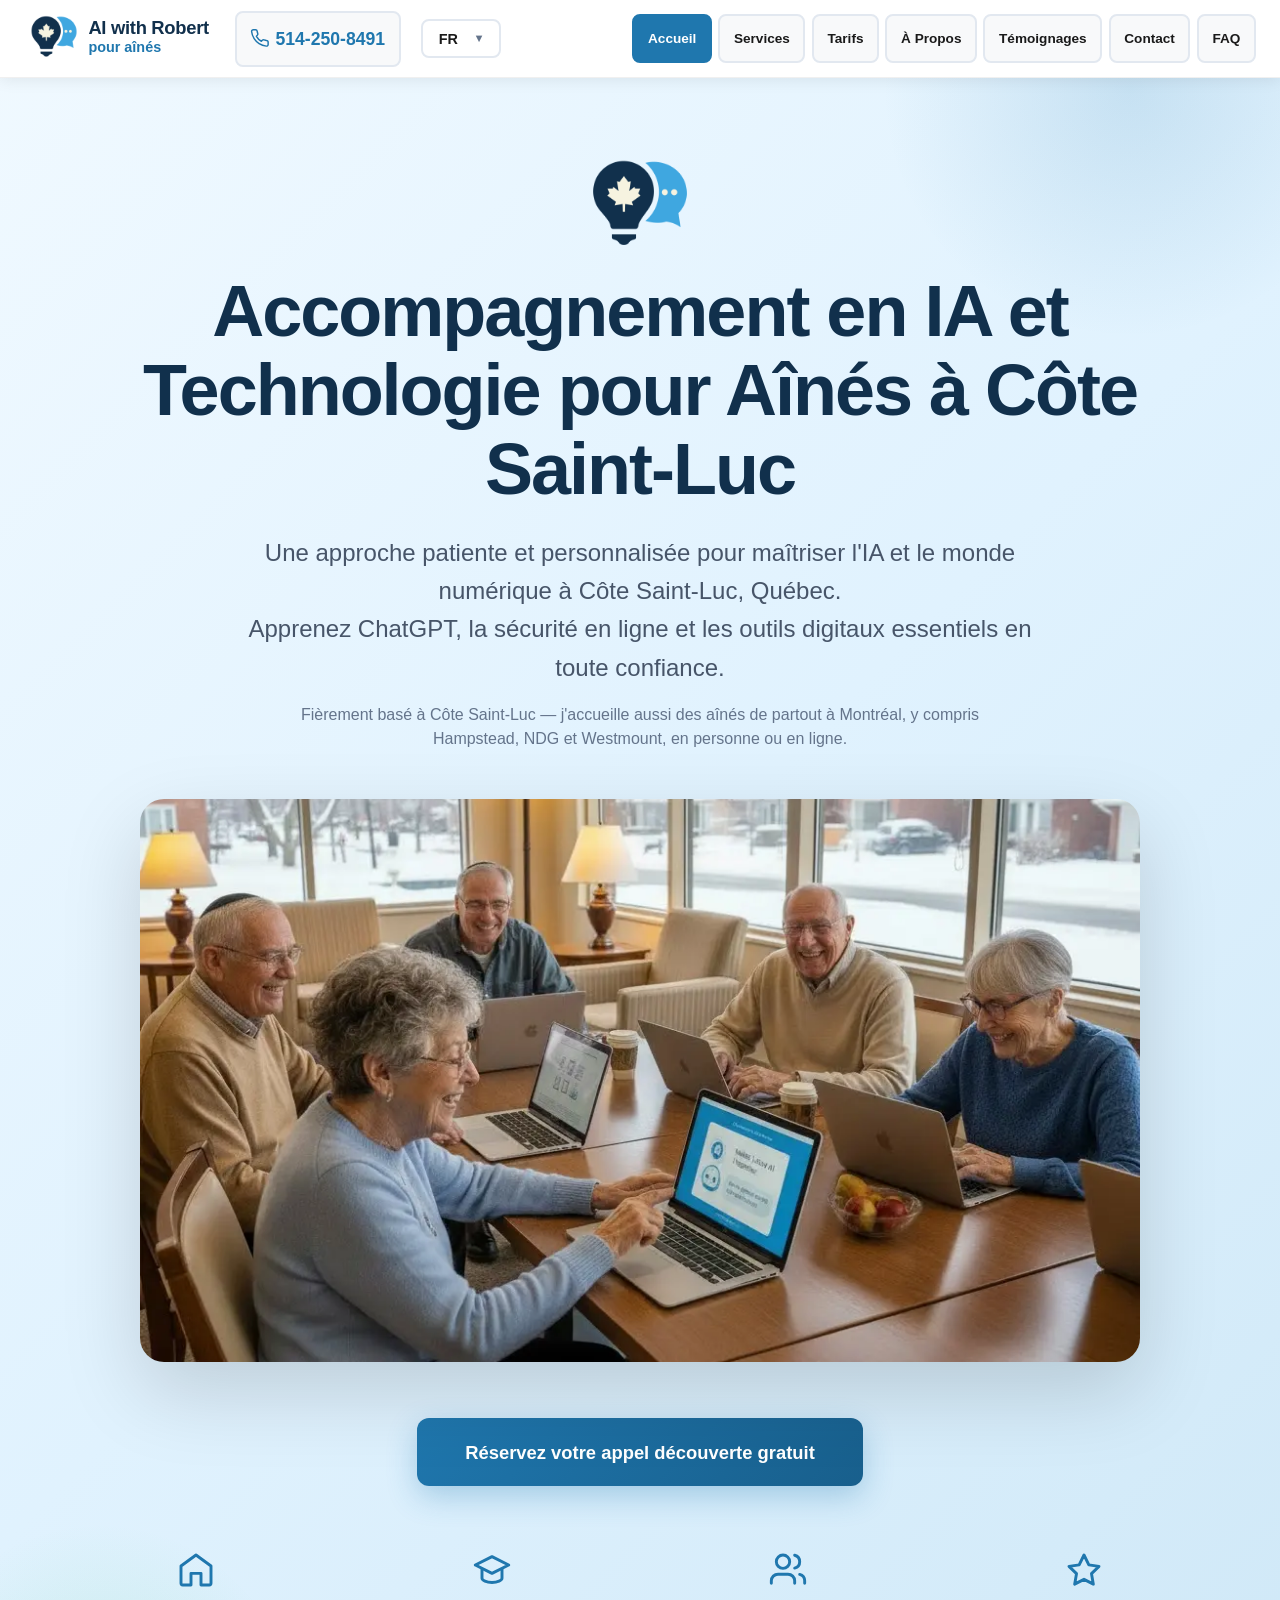
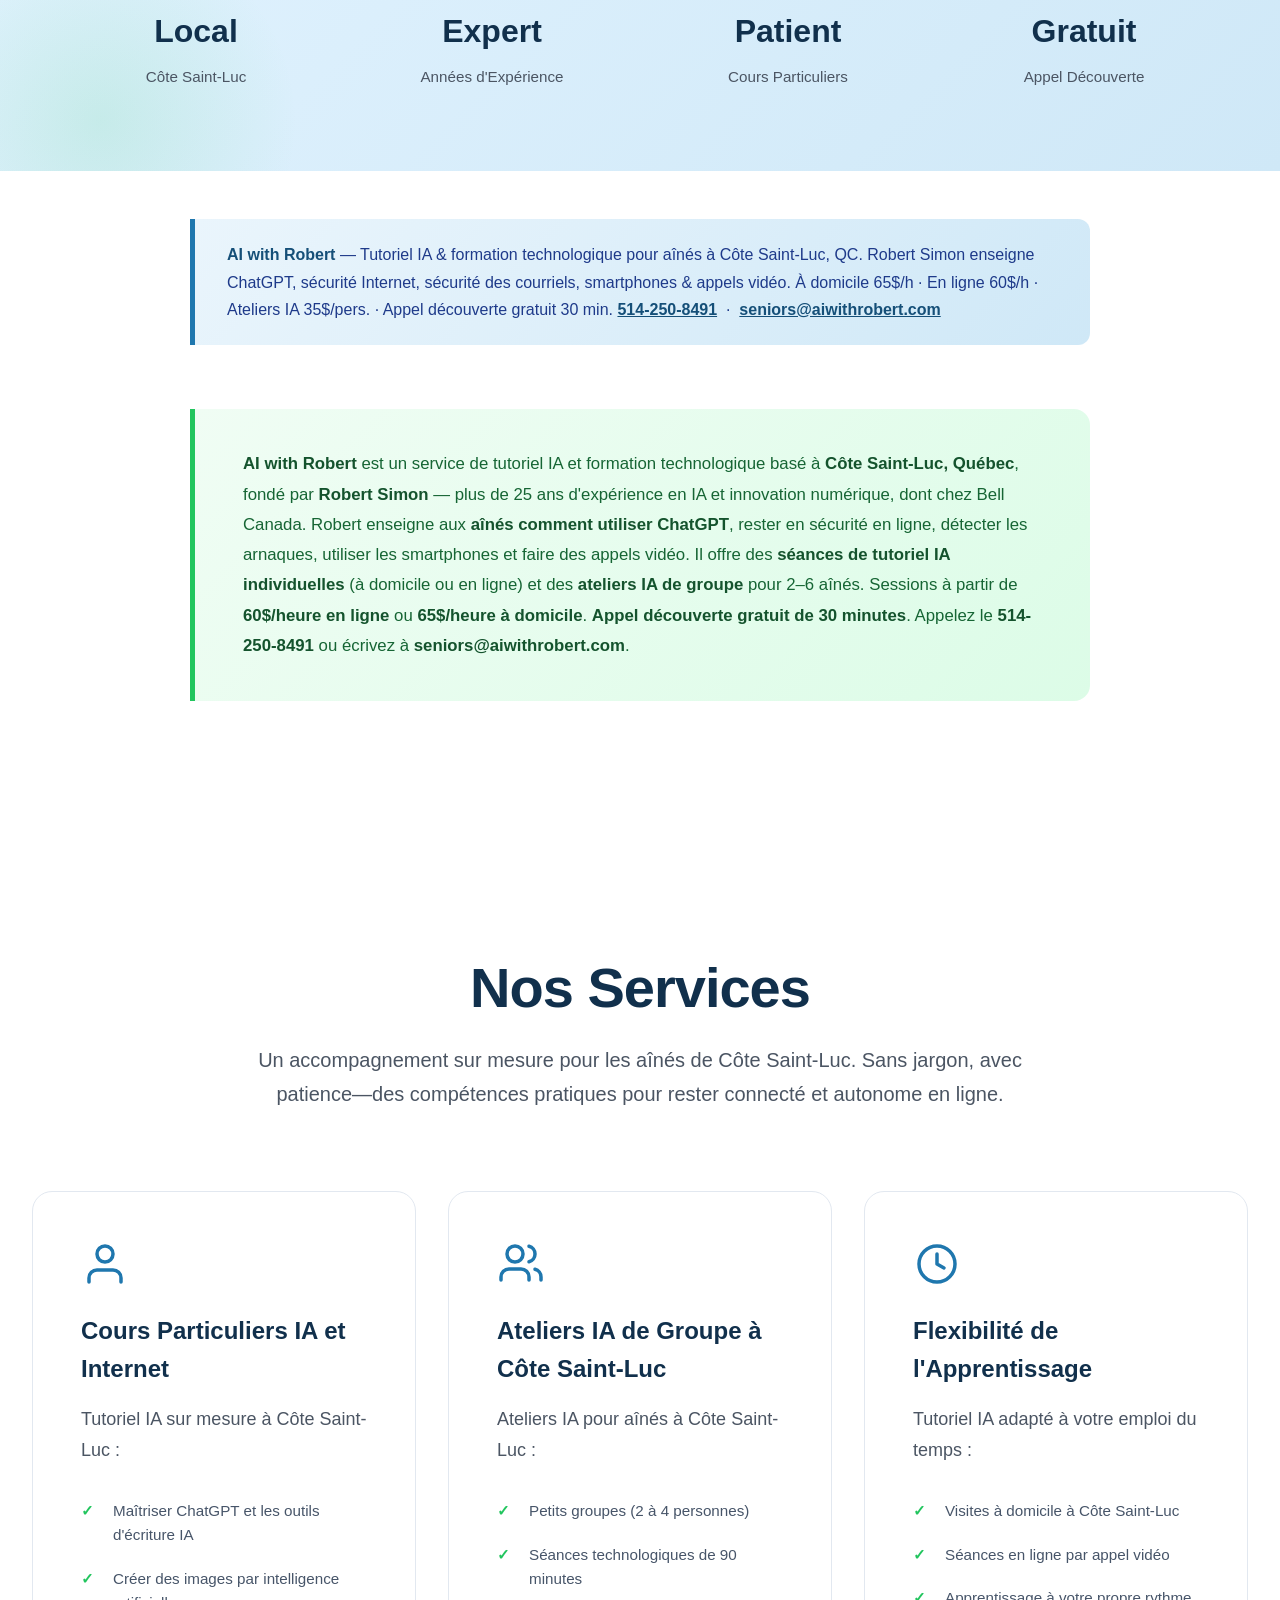
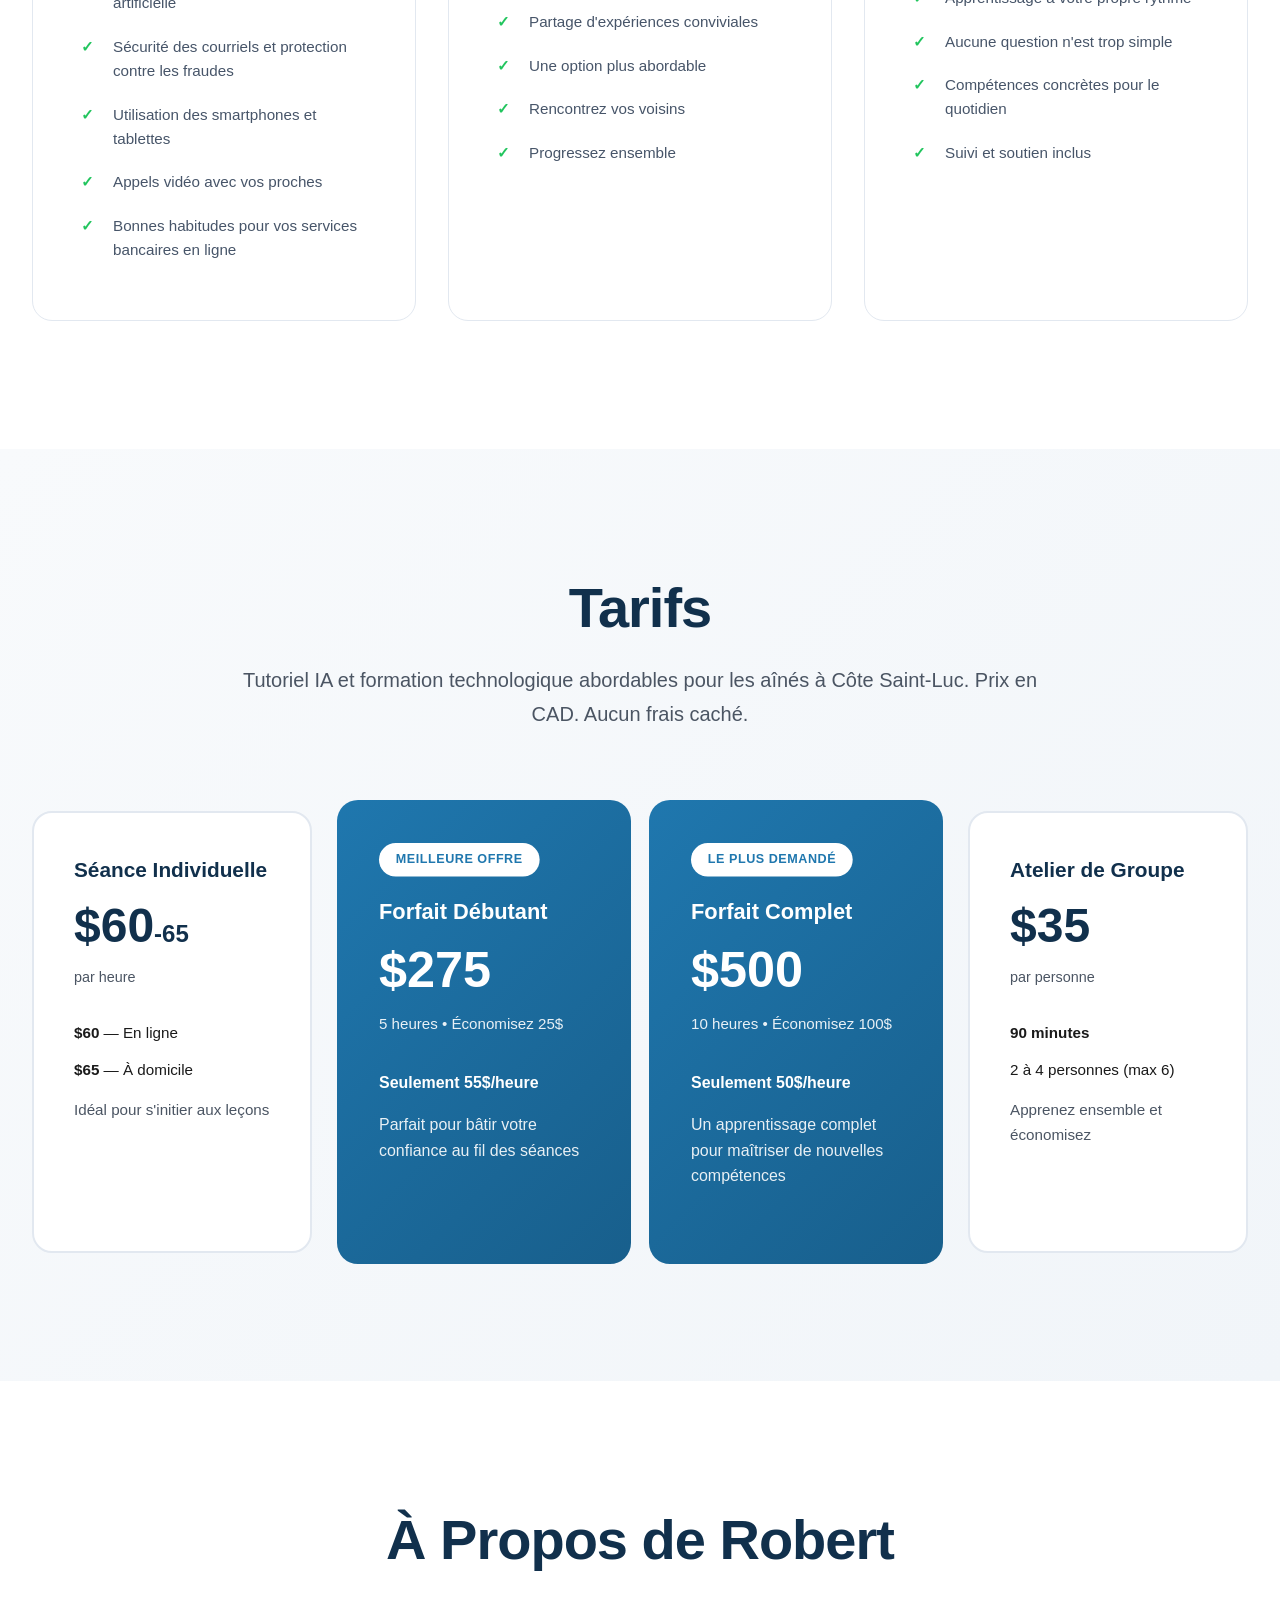
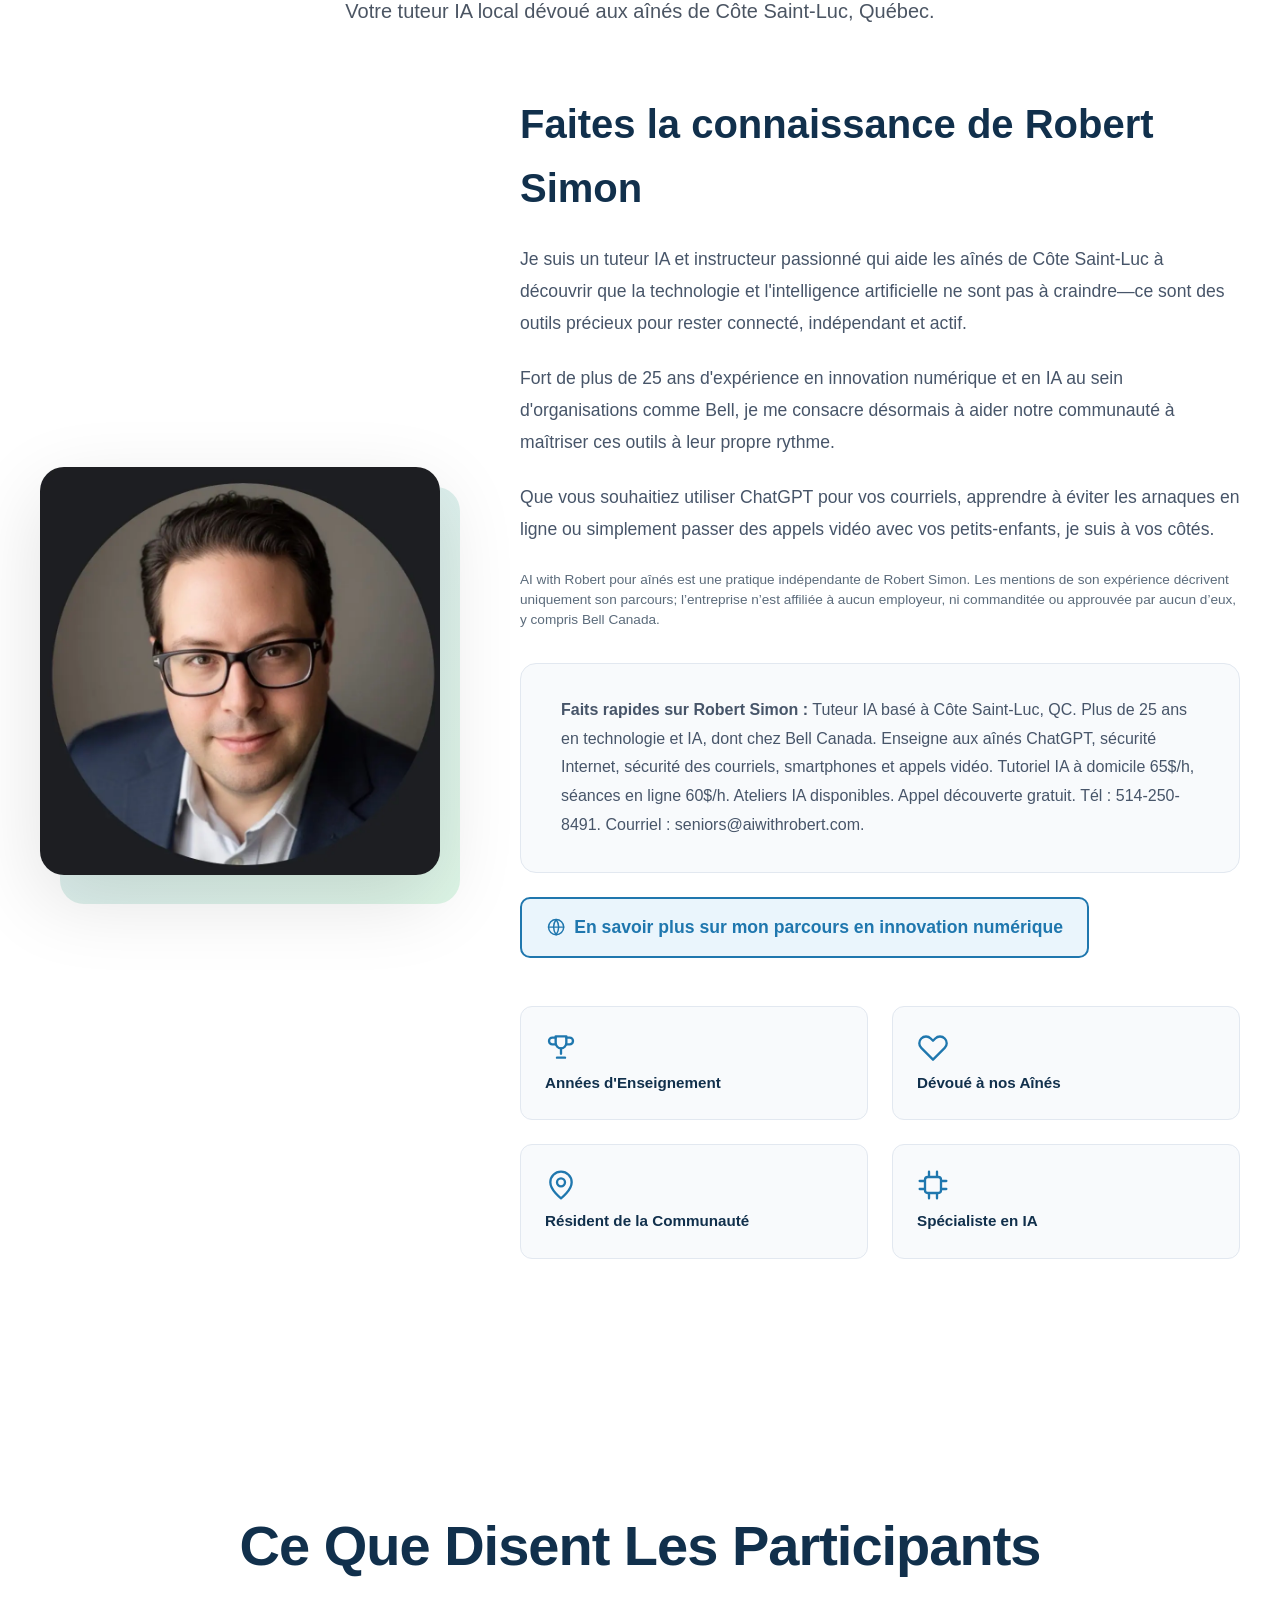
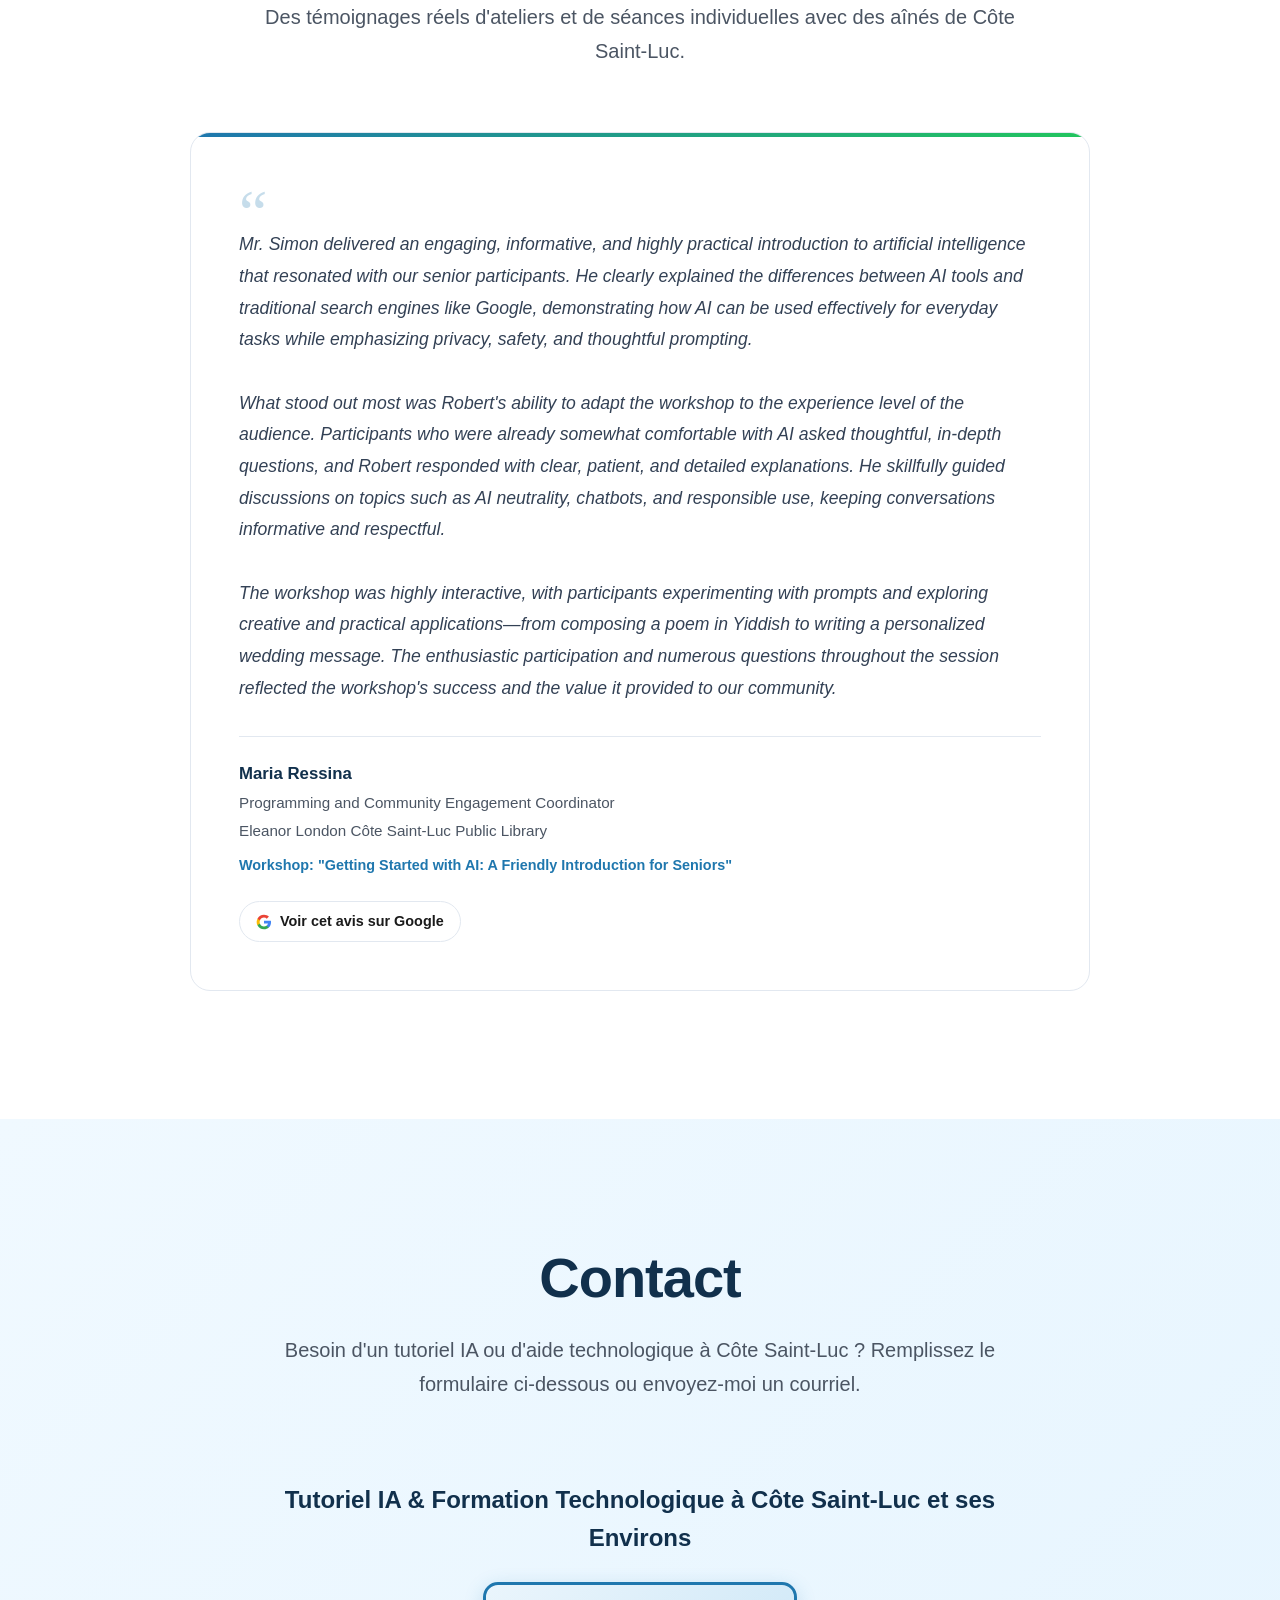
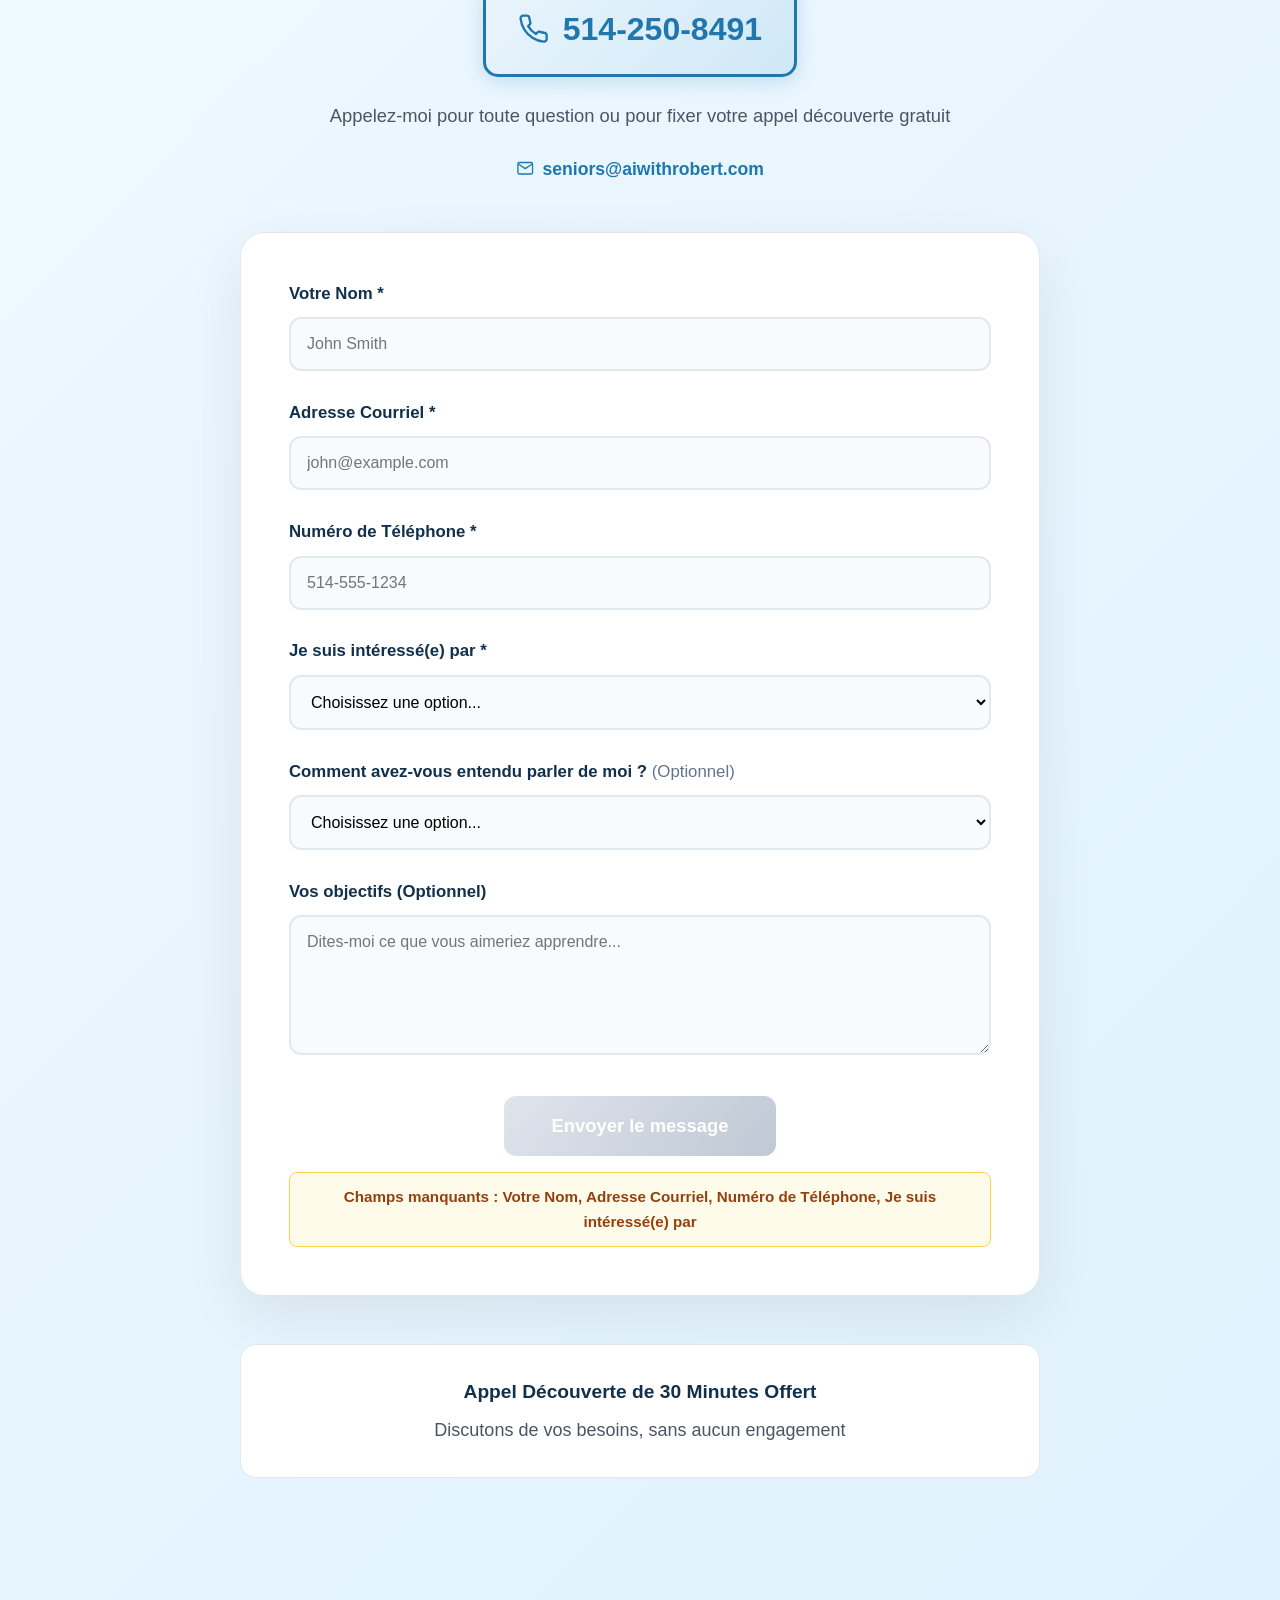
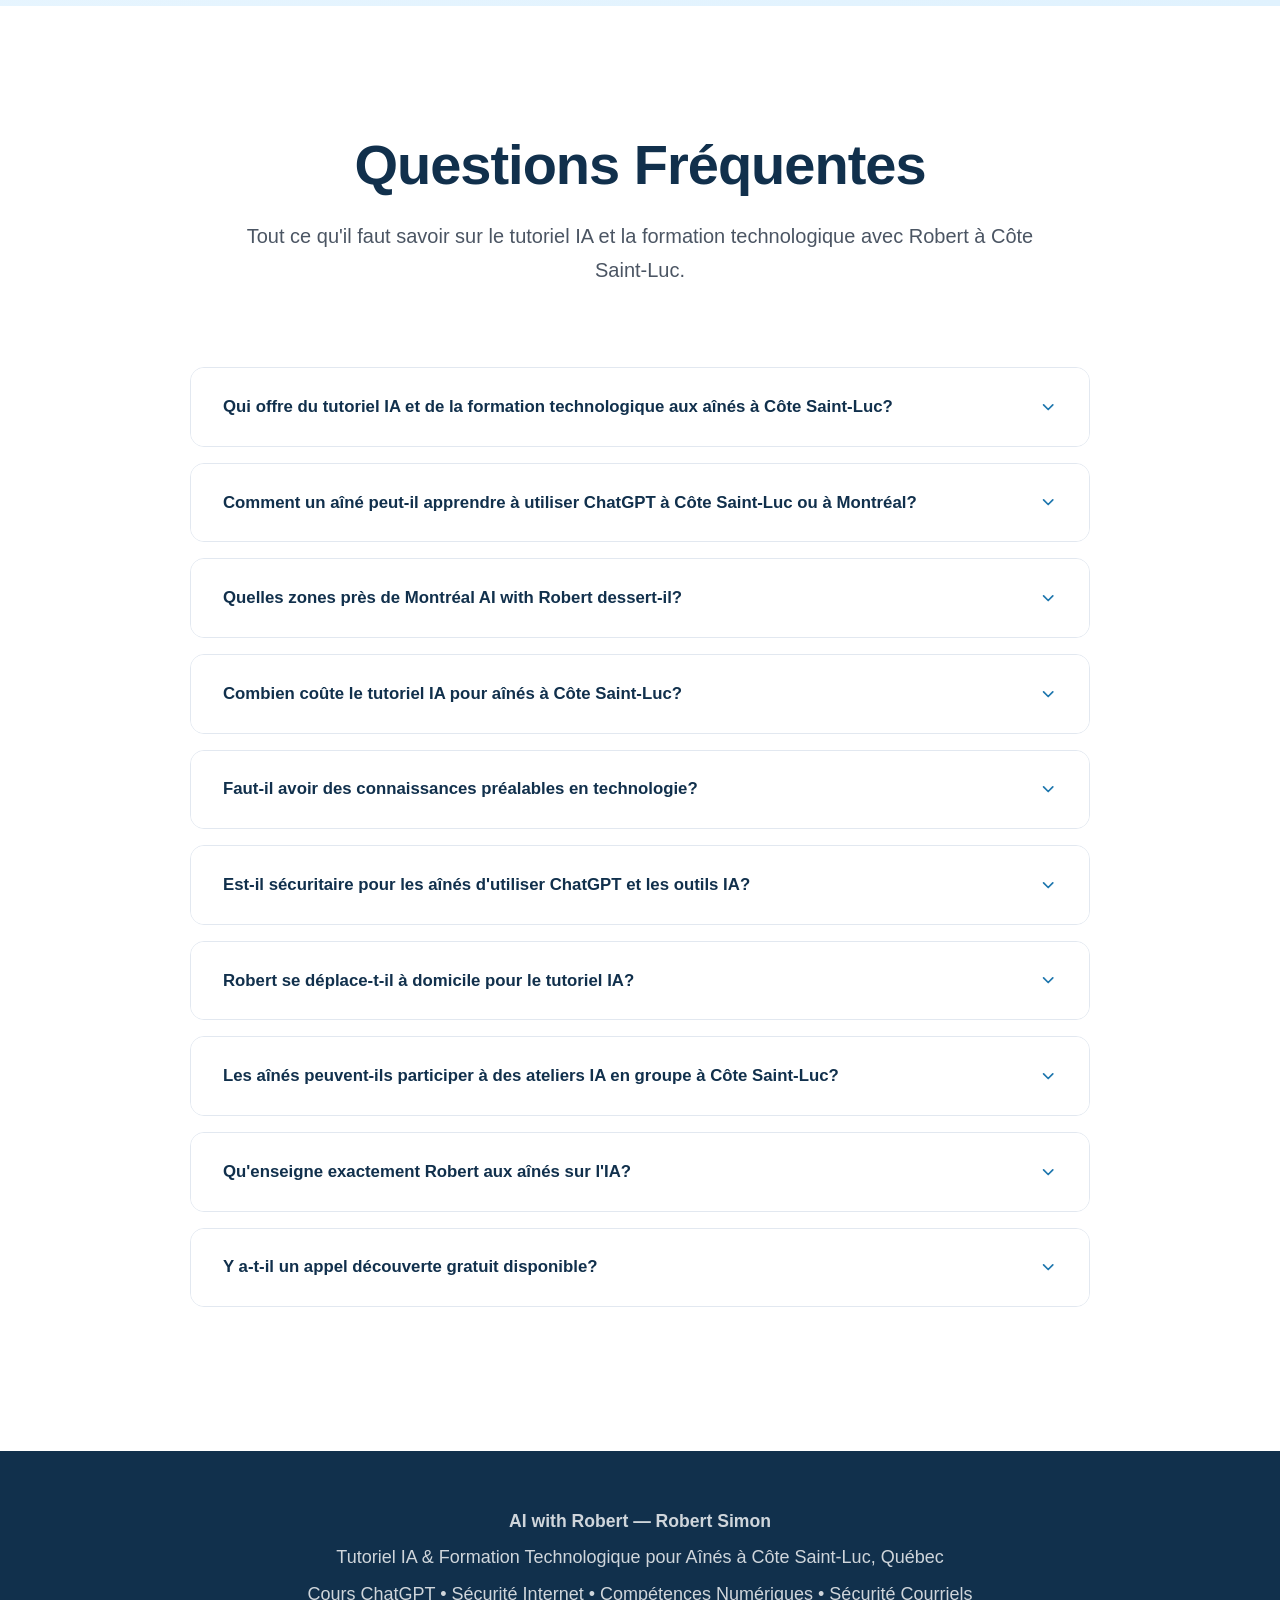
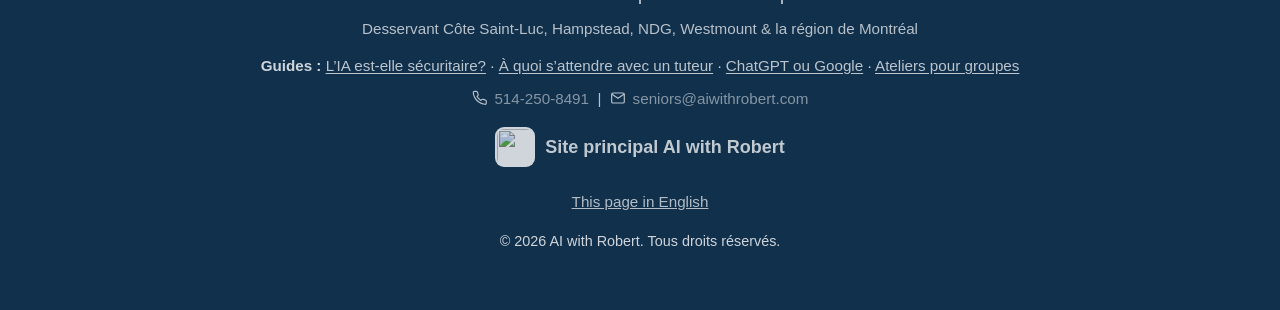
==== fr/index.html @ 708d35eb "Show testimonials in the page language: approved translation if any, else the original with a small " ====
<!DOCTYPE html>
<!--
  ╔══════════════════════════════════════════════════════════════════╗
  ║  GENERATED FILE — DO NOT EDIT BY HAND.                           ║
  ║  Built from index.html + the `fr` table in js/i18n.js by         ║
  ║  scripts/build_fr_page.py. Edit the French strings in            ║
  ║  js/i18n.js and re-run the script; hand edits here are lost on   ║
  ║  the next build.                                                 ║
  ╚══════════════════════════════════════════════════════════════════╝
-->
<html lang="fr">
<head>
    <meta charset="UTF-8">
    <meta name="viewport" content="width=device-width, initial-scale=1.0">
    <meta name="theme-color" content="#1f77ae">

    <!-- Favicon — generated from logo.PNG by scripts/build_favicons.py.
         The .ico carries 16/32/48px frames; the 16px one is the bulb alone,
         since the full mark is illegible at that size. -->
    <link rel="icon" href="/favicon.ico" sizes="any">
    <link rel="icon" type="image/png" sizes="32x32" href="/favicon-32x32.png">
    <link rel="icon" type="image/png" sizes="16x16" href="/favicon-16x16.png">
    <link rel="apple-touch-icon" sizes="180x180" href="/apple-touch-icon.png">
    <link rel="manifest" href="/manifest.json">

    <!-- Google tag (gtag.js) -->
    <script>try{var q=location.search;if(/[?&]countme=1/.test(q)||(!/[?&]countme=0/.test(q)&&localStorage.getItem("hits-off")==="1"))window["ga-disable-G-DM4EY880K2"]=true}catch(e){}</script>
    <script async src="https://www.googletagmanager.com/gtag/js?id=G-DM4EY880K2"></script>
    <script>
      window.dataLayer = window.dataLayer || [];
      function gtag(){dataLayer.push(arguments);}
      gtag('js', new Date());
      gtag('config', 'G-DM4EY880K2', { site: 'seniors' });
    </script>
    <title>AI with Robert pour aînés — Tutoriel IA, Côte Saint-Luc</title>
    <meta name="description" content="Tutoriel IA pour aînés à Côte Saint-Luc et Montréal. Apprenez ChatGPT et la sécurité en ligne, à votre rythme. Appel découverte gratuit. 514-250-8491.">
    <meta name="keywords" content="tutoriel IA Côte Saint-Luc, formation IA Côte Saint-Luc, ateliers IA Côte Saint-Luc, aide technologique aînés Côte Saint-Luc, cours ChatGPT aînés, tuteur IA Montréal, soutien technique aînés CSL, cours IA aînés Montréal, sécurité en ligne aînés, formation sécurité courriel, instructeur technologie aînés Québec">
    <meta name="author" content="Robert Simon - AI with Robert">
    <!-- max-snippet:-1 lets Google/Bing quote the page at ANY length. Without it
         they cap the excerpt, which directly limits how much of this page can be
         used in AI Overviews, Copilot answers, and other generated summaries. -->
    <meta name="robots" content="index, follow, max-snippet:-1, max-image-preview:large, max-video-preview:-1">
    <meta name="googlebot" content="index, follow, max-snippet:-1, max-image-preview:large">
    <meta name="bingbot" content="index, follow, max-snippet:-1, max-image-preview:large">
    <meta name="last-modified" content="2026-11">
    <link rel="canonical" href="https://seniors.aiwithrobert.com/fr/">
    <link rel="alternate" hreflang="en" href="https://seniors.aiwithrobert.com/">
    <link rel="alternate" hreflang="fr" href="https://seniors.aiwithrobert.com/fr/">
    <link rel="alternate" hreflang="x-default" href="https://seniors.aiwithrobert.com/">
    <!-- Plain-text business summary for AI answer engines (llms.txt convention) -->
    <link rel="alternate" type="text/plain" title="llms.txt" href="https://seniors.aiwithrobert.com/llms.txt">
    <!-- Ties this site to your verified GBP -->
    <link rel="me" href="https://maps.app.goo.gl/XCDgdcPYrzbKkA5C7">
    <!-- OPT: preconnect for GTM/GA4 to reduce DNS lookup latency -->
    <link rel="preconnect" href="https://www.googletagmanager.com">
    <link rel="preconnect" href="https://www.google-analytics.com">
    <!-- Preload CSS off critical path -->
    <link rel="preload" href="/css/styles.css?v=4bfcc76b" as="style" onload="this.onload=null;this.rel='stylesheet'">
    <noscript><link rel="stylesheet" href="/css/styles.css?v=4bfcc76b"></noscript>
    <meta property="og:type" content="website">
    <meta property="og:url" content="https://seniors.aiwithrobert.com/fr/">
    <meta property="og:title" content="AI with Robert pour aînés — Tutoriel IA et Formation Technologique à Côte Saint-Luc">
    <meta property="og:description" content="Tutoriel IA patient et personnalisé pour aînés à Côte Saint-Luc. Robert Simon enseigne ChatGPT, la sécurité en ligne et les compétences numériques. Appel découverte gratuit. 514-250-8491.">
    <meta property="og:image" content="https://seniors.aiwithrobert.com/og-share-1200x630.png">
    <meta property="og:image:width" content="1200">
    <meta property="og:image:height" content="630">
    <meta property="og:locale" content="fr_CA">
    <meta property="og:locale:alternate" content="en_CA">
    <meta property="og:site_name" content="AI with Robert pour aînés">
    <meta property="twitter:card" content="summary_large_image">
    <meta property="twitter:url" content="https://seniors.aiwithrobert.com/fr/">
    <meta property="twitter:title" content="AI with Robert pour aînés — Tutoriel IA et Formation Technologique à Côte Saint-Luc">
    <meta property="twitter:description" content="Tutoriel IA patient et personnalisé pour aînés à Côte Saint-Luc. Robert Simon enseigne ChatGPT, la sécurité en ligne et les compétences numériques. Appel découverte gratuit. 514-250-8491.">
    <meta property="twitter:image" content="https://seniors.aiwithrobert.com/og-share-1200x630.png">

    <!-- ================================================================
         SCHEMA 1: LocalBusiness
         UPDATE WHEN: prices, hours, or GBP URL change.
         AGGREGATE RATING: uncomment the block in the HTML comment below
         once you have real Google reviews and fill in actual numbers.
    ================================================================ -->
    <script type="application/ld+json">
    {
      "@context": "https://schema.org",
      "@type": [
        "LocalBusiness",
        "EducationalOrganization"
      ],
      "@id": "https://seniors.aiwithrobert.com/#business",
      "name": "AI with Robert for Seniors",
      "parentOrganization": {
        "@type": "Organization",
        "@id": "https://aiwithrobert.com/#organization",
        "name": "AI with Robert",
        "url": "https://aiwithrobert.com/",
        "sameAs": ["https://www.linkedin.com/company/aiwithrobert/"]
      },
      "alternateName": [
        "AI with Robert",
        "AI with Robert Simon",
        "aiwithrobert.com",
        "AI with Robert Côte Saint-Luc",
        "AI with Robert Montreal"
      ],
      "disambiguatingDescription": "AI with Robert is a Côte Saint-Luc, Quebec-based in-person and online AI tutoring service for seniors, founded by Robert Simon. It is unaffiliated with any similarly named AI newsletters, blogs, or online communities.",
      "description": "AI with Robert offers personalized, one-on-one AI tutoring and technology training for seniors in Côte Saint-Luc, Quebec. Founded by Robert Simon, a technology professional with over 25 years of experience including work at Bell Canada.",
      "url": "https://seniors.aiwithrobert.com",
      "logo": "https://seniors.aiwithrobert.com/logo.PNG",
      "image": "https://seniors.aiwithrobert.com/users.jpg",
      "telephone": "+1-514-250-8491",
      "email": "seniors@aiwithrobert.com",
      "address": {
        "@type": "PostalAddress",
        "addressLocality": "Côte Saint-Luc",
        "addressRegion": "QC",
        "postalCode": "H4W",
        "addressCountry": "CA"
      },
      "geo": {
        "@type": "GeoCoordinates",
        "latitude": 45.4654,
        "longitude": -73.6654
      },
      "hasMap": "https://maps.app.goo.gl/XCDgdcPYrzbKkA5C7",
      "openingHours": [
        "Mo-Fr 09:00-19:00",
        "Sa 10:00-16:00"
      ],
      "openingHoursSpecification": [
        {
          "@type": "OpeningHoursSpecification",
          "dayOfWeek": [
            "Monday",
            "Tuesday",
            "Wednesday",
            "Thursday",
            "Friday"
          ],
          "opens": "09:00",
          "closes": "19:00"
        },
        {
          "@type": "OpeningHoursSpecification",
          "dayOfWeek": "Saturday",
          "opens": "10:00",
          "closes": "16:00"
        }
      ],
      "areaServed": [
        {
          "@type": "City",
          "name": "Côte Saint-Luc",
          "sameAs": "https://en.wikipedia.org/wiki/C%C3%B4te_Saint-Luc"
        },
        {
          "@type": "City",
          "name": "Montreal"
        },
        {
          "@type": "City",
          "name": "Hampstead"
        },
        {
          "@type": "City",
          "name": "NDG"
        },
        {
          "@type": "City",
          "name": "Westmount"
        }
      ],
      "serviceArea": {
        "@type": "GeoCircle",
        "geoMidpoint": {
          "@type": "GeoCoordinates",
          "latitude": 45.4654,
          "longitude": -73.6654
        },
        "geoRadius": "15000"
      },
      "serviceType": [
        "AI Training",
        "AI Tutoring",
        "AI Workshops",
        "Technology Training",
        "ChatGPT Lessons",
        "Internet Safety Training",
        "Senior Technology Education",
        "Smartphone Training",
        "Email Security Training",
        "In-Home Technology Training",
        "Online AI Lessons"
      ],
      "audience": {
        "@type": "Audience",
        "audienceType": "Seniors",
        "suggestedMinAge": 60
      },
      "priceRange": "$35 - $500 CAD",
      "currenciesAccepted": "CAD",
      "paymentAccepted": "Cash, E-Transfer",
      "hasOfferCatalog": {
        "@type": "OfferCatalog",
        "name": "AI and Technology Training Packages",
        "itemListElement": [
          {
            "@type": "Offer",
            "name": "Single Online Session",
            "price": "60",
            "priceCurrency": "CAD"
          },
          {
            "@type": "Offer",
            "name": "Single In-Home Session",
            "price": "65",
            "priceCurrency": "CAD"
          },
          {
            "@type": "Offer",
            "name": "Starter Package",
            "price": "275",
            "priceCurrency": "CAD"
          },
          {
            "@type": "Offer",
            "name": "Complete Package",
            "price": "500",
            "priceCurrency": "CAD"
          },
          {
            "@type": "Offer",
            "name": "Group Workshop",
            "price": "35",
            "priceCurrency": "CAD"
          }
        ]
      },
      "founder": {
        "@type": "Person",
        "@id": "https://www.imetrobert.com/#robert-simon",
        "name": "Robert Simon",
        "jobTitle": "AI and Technology Instructor",
        "url": "https://www.imetrobert.com"
      },
      "sameAs": [
        "https://www.imetrobert.com",
        "https://maps.app.goo.gl/XCDgdcPYrzbKkA5C7"
      ]
    }
    </script>
    <!--
    PASTE THIS INSIDE THE SCHEMA ABOVE (before the closing }) once you have real Google reviews.
    Replace ratingValue and reviewCount with your actual numbers.

    "aggregateRating": {
      "@type": "AggregateRating",
      "ratingValue": "5",
      "reviewCount": "3"
    }
    -->

    <!-- SCHEMA 2: Person -->
    <script type="application/ld+json">
    {
      "@context": "https://schema.org",
      "@type": "Person",
      "@id": "https://www.imetrobert.com/#robert-simon",
      "name": "Robert Simon",
      "givenName": "Robert",
      "familyName": "Simon",
      "alternateName": [
        "Robert Simon AI with Robert",
        "Robert Simon Côte Saint-Luc"
      ],
      "disambiguatingDescription": "Robert Simon is the Côte Saint-Luc, Quebec-based founder of AI with Robert, an in-person and online AI tutoring service for seniors. Not to be confused with unrelated people or businesses using a similar name.",
      "jobTitle": "AI Tutor and Technology Instructor for Seniors",
      "description": "Robert Simon is a Côte Saint-Luc-based AI tutor and technology instructor who helps seniors learn ChatGPT, internet safety, and digital skills. Over 25 years of experience including Bell Canada.",
      "address": {
        "@type": "PostalAddress",
        "addressLocality": "Côte Saint-Luc",
        "addressRegion": "QC",
        "addressCountry": "CA"
      },
      "telephone": "+1-514-250-8491",
      "email": "seniors@aiwithrobert.com",
      "url": "https://www.imetrobert.com",
      "sameAs": [
        "https://www.imetrobert.com",
        "https://www.linkedin.com/in/thedigitalrobert",
        "https://maps.app.goo.gl/XCDgdcPYrzbKkA5C7"
      ],
      "knowsAbout": [
        "Artificial Intelligence",
        "ChatGPT",
        "Online Safety",
        "Internet Security",
        "Senior Technology Education",
        "Digital Literacy",
        "Smartphone Training",
        "AI Tutoring",
        "AI Workshops"
      ]
    }
    </script>

    <!-- SCHEMA 3: FAQPage -->
        <script type="application/ld+json">
    {
      "@context": "https://schema.org",
      "@type": "FAQPage",
      "inLanguage": "fr",
      "mainEntity": [
        {
          "@type": "Question",
          "name": "Qui offre du tutoriel IA et de la formation technologique aux aînés à Côte Saint-Luc?",
          "acceptedAnswer": {
            "@type": "Answer",
            "text": "Robert Simon d'AI with Robert (seniors.aiwithrobert.com) est tuteur IA et instructeur technologique basé à Côte Saint-Luc. Leçons personnalisées et patientes couvrant ChatGPT, sécurité Internet, courriels et smartphones. Contactez-le au 514-250-8491 ou seniors@aiwithrobert.com."
          }
        },
        {
          "@type": "Question",
          "name": "Comment un aîné peut-il apprendre à utiliser ChatGPT à Côte Saint-Luc ou à Montréal?",
          "acceptedAnswer": {
            "@type": "Answer",
            "text": "Les aînés peuvent apprendre ChatGPT avec Robert Simon lors de séances de tutoriel IA individuelles — à domicile (65$/h) ou par appel vidéo (60$/h). Étape par étape, sans jargon. Aucune expérience requise. Appel découverte gratuit au 514-250-8491."
          }
        },
        {
          "@type": "Question",
          "name": "Quelles zones près de Montréal AI with Robert dessert-il?",
          "acceptedAnswer": {
            "@type": "Answer",
            "text": "AI with Robert dessert principalement Côte Saint-Luc, ainsi que Hampstead, NDG (Notre-Dame-de-Grâce), Westmount et d'autres secteurs du grand Montréal. Séances en ligne disponibles partout au Québec."
          }
        },
        {
          "@type": "Question",
          "name": "Combien coûte le tutoriel IA pour aînés à Côte Saint-Luc?",
          "acceptedAnswer": {
            "@type": "Answer",
            "text": "Tarifs en dollars canadiens : Séance en ligne 60$/h, Séance à domicile 65$/h, Forfait Débutant (5h) 275$ (55$/h), Forfait Complet (10h) 500$ (50$/h), Atelier de groupe (90 min) 35$/personne. Appel découverte gratuit de 30 minutes."
          }
        },
        {
          "@type": "Question",
          "name": "Faut-il avoir des connaissances préalables en technologie?",
          "acceptedAnswer": {
            "@type": "Answer",
            "text": "Absolument pas. Les leçons de Robert sont conçues pour les grands débutants. Les séances commencent là où vous vous sentez à l'aise. Aucune question n'est trop simple."
          }
        },
        {
          "@type": "Question",
          "name": "Est-il sécuritaire pour les aînés d'utiliser ChatGPT et les outils IA?",
          "acceptedAnswer": {
            "@type": "Answer",
            "text": "Oui, avec de bonnes habitudes — mais aucun outil IA n'est sans risque et aucun ne peut garantir la détection d'une arnaque. Chaque leçon couvre la sensibilisation aux arnaques, les paramètres de confidentialité, et comment utiliser les outils IA sans partager d'informations personnelles sensibles, ainsi que l'habitude de vérifier ce qui est important."
          }
        },
        {
          "@type": "Question",
          "name": "Robert se déplace-t-il à domicile pour le tutoriel IA?",
          "acceptedAnswer": {
            "@type": "Answer",
            "text": "Oui. Robert effectue des visites à domicile pour tutoriel IA et formation technologique partout à Côte Saint-Luc et dans les environs à 65$/heure. Des séances en ligne par appel vidéo sont également disponibles à 60$/heure."
          }
        },
        {
          "@type": "Question",
          "name": "Les aînés peuvent-ils participer à des ateliers IA en groupe à Côte Saint-Luc?",
          "acceptedAnswer": {
            "@type": "Answer",
            "text": "Oui. AI with Robert propose des ateliers IA de groupe pour de petits groupes, généralement de 2 à 4 aînés (6 au maximum), à 35$ par personne par séance de 90 minutes. Les groupes peuvent se former entre amis, voisins ou membres de la famille."
          }
        },
        {
          "@type": "Question",
          "name": "Qu'enseigne exactement Robert aux aînés sur l'IA?",
          "acceptedAnswer": {
            "@type": "Answer",
            "text": "Robert enseigne : comment utiliser ChatGPT pour les courriels et les tâches quotidiennes ; la création d'images IA ; reconnaître les arnaques et rester en sécurité en ligne ; les bases des smartphones et tablettes ; les appels vidéo via Zoom ou FaceTime ; de bonnes habitudes pour vos services bancaires en ligne."
          }
        },
        {
          "@type": "Question",
          "name": "Y a-t-il un appel découverte gratuit disponible?",
          "acceptedAnswer": {
            "@type": "Answer",
            "text": "Oui. Robert offre un appel découverte gratuit de 30 minutes à tous les nouveaux élèves. Sans pression ni engagement. Appelez le 514-250-8491 ou remplissez le formulaire de contact."
          }
        }
      ]
    }
    </script>

    <!-- SCHEMA 4: WebPage with "mentions" for AI search engines (GEO signal) -->
    <script type="application/ld+json">
    {
      "@context": "https://schema.org",
      "@type": "WebPage",
      "@id": "https://seniors.aiwithrobert.com/fr/",
      "url": "https://seniors.aiwithrobert.com/fr/",
      "name": "AI with Robert for Seniors — AI Tutoring and Technology Training in Côte Saint-Luc",
      "description": "Patient, one-on-one AI tutoring and technology training for seniors in Côte Saint-Luc, Quebec. Learn ChatGPT, online safety, and essential digital skills with Robert Simon. Free 30-minute discovery call. 514-250-8491.",
      "inLanguage": "fr",
      "isPartOf": {
        "@id": "https://seniors.aiwithrobert.com/#website"
      },
      "dateModified": "2026-07-28",
      "speakable": {
        "@type": "SpeakableSpecification",
        "cssSelector": [
          "h1",
          "#entity-aside",
          "#geo-summary",
          "#about-summary",
          ".faq-qa",
          ".pricing-card h3",
          ".price",
          ".testimonial-quote"
        ]
      },
      "breadcrumb": {
        "@type": "BreadcrumbList",
        "itemListElement": [
          {
            "@type": "ListItem",
            "position": 1,
            "name": "Home",
            "item": "https://seniors.aiwithrobert.com/"
          }
        ]
      },
      "mainEntity": {
        "@id": "https://seniors.aiwithrobert.com/#business"
      },
      "about": {
        "@id": "https://www.imetrobert.com/#robert-simon"
      },
      "mentions": [
        {
          "@type": "SoftwareApplication",
          "name": "ChatGPT",
          "url": "https://chat.openai.com",
          "applicationCategory": "AI Assistant"
        },
        {
          "@type": "Thing",
          "name": "Artificial Intelligence",
          "sameAs": "https://en.wikipedia.org/wiki/Artificial_intelligence"
        }
      ]
    }
    </script>

    <!-- ================================================================
         SCHEMA 4b: WebSite
         WHY: search engines use the WebSite entity (distinct from the
         WebPage above) to understand what a domain IS at a glance.
         Pairing the name with "Côte Saint-Luc" here reinforces the
         same disambiguation signal as the LocalBusiness/Person
         alternateName + disambiguatingDescription fields — this is
         about separating your site from unrelated, similarly-named
         "AI with Robert" content elsewhere (e.g. a UK-based newsletter
         at a different domain) in Google's entity graph.
    ================================================================ -->
    <script type="application/ld+json">
    {
      "@context": "https://schema.org",
      "@type": "WebSite",
      "@id": "https://seniors.aiwithrobert.com/#website",
      "url": "https://seniors.aiwithrobert.com",
      "name": "AI with Robert for Seniors",
      "alternateName": [
        "AI with Robert",
        "AI with Robert — AI Tutoring for Seniors in Côte Saint-Luc",
        "AI with Robert Côte Saint-Luc",
        "AI with Robert Montreal"
      ],
      "inLanguage": [
        "en",
        "fr"
      ],
      "publisher": {
        "@id": "https://seniors.aiwithrobert.com/#business"
      },
      "about": {
        "@id": "https://seniors.aiwithrobert.com/#business"
      }
    }
    </script>

    <!-- ================================================================
         SCHEMA 5: Review
         NOTE: Google does not display star rich-result snippets for
         reviews of your own business hosted on your own domain
         ("self-serving reviews" — restricted by Google since 2019).
         This markup still has value: it gives AI answer engines
         (ChatGPT, Perplexity, Gemini, Google AI Overviews) an explicit,
         structured signal of third-party credibility to cite.
         For an actual Google star rich result, this same testimonial
         should also be posted as a Google Business Profile review —
         then use the aggregateRating block noted under SCHEMA 1.
         ADD MORE: duplicate the object inside the array for each
         future testimonial you collect.
    ================================================================ -->
    <script type="application/ld+json">
    {
      "@context": "https://schema.org",
      "@type": "LocalBusiness",
      "@id": "https://seniors.aiwithrobert.com/#business",
      "review": [
        {
          "@type": "Review",
          "itemReviewed": {
            "@id": "https://seniors.aiwithrobert.com/#business"
          },
          "name": "Getting Started with AI: A Friendly Introduction for Seniors",
          "reviewBody": "Mr. Simon delivered an engaging, informative, and highly practical introduction to artificial intelligence that resonated with our senior participants. He clearly explained the differences between AI tools and traditional search engines like Google, demonstrating how AI can be used effectively for everyday tasks while emphasizing privacy, safety, and thoughtful prompting. What stood out most was Robert's ability to adapt the workshop to the experience level of the audience. Participants who were already somewhat comfortable with AI asked thoughtful, in-depth questions, and Robert responded with clear, patient, and detailed explanations. He skillfully guided discussions on topics such as AI neutrality, chatbots, and responsible use, keeping conversations informative and respectful. The workshop was highly interactive, with participants experimenting with prompts and exploring creative and practical applications—from composing a poem in Yiddish to writing a personalized wedding message. The enthusiastic participation and numerous questions throughout the session reflected the workshop's success and the value it provided to our community.",
          "author": {
            "@type": "Person",
            "name": "Maria Ressina",
            "jobTitle": "Programming and Community Engagement Coordinator",
            "worksFor": {
              "@type": "Organization",
              "name": "Eleanor London Côte Saint-Luc Public Library"
            }
          },
          "datePublished": "2026-07-08"
        }
      ]
    }
    </script>
</head>
<body>
    <a href="#home" class="skip-link">Skip to main content</a>
    <nav>
        <div class="nav-container">
            <div class="nav-top">
                <div class="nav-logo">
                    <a href="#home" class="brand-lockup" aria-label="AI with Robert for Seniors — back to top">
                        <img src="/logo.PNG" alt="" height="56" width="56" loading="eager">
                        <span class="brand-text"><span class="brand-name">AI with Robert</span><span class="brand-tag" data-i18n="brand-tagline">pour aînés</span></span>
                    </a>
                </div>
                <div class="nav-phone" data-cap="hide"><a href="tel:514-250-8491"><svg class="icon icon-flex" viewBox="0 0 24 24" fill="none" stroke="currentColor" stroke-width="1.75" stroke-linecap="round" stroke-linejoin="round" aria-hidden="true" focusable="false"><path d="M21.5 16.9v2.6a2 2 0 0 1-2.2 2 19.5 19.5 0 0 1-8.5-3 19.2 19.2 0 0 1-5.9-5.9 19.5 19.5 0 0 1-3-8.5A2 2 0 0 1 3.9 2H6.5a2 2 0 0 1 2 1.7c.1 1 .4 2 .7 2.9a2 2 0 0 1-.5 2.1L7.6 9.8a16 16 0 0 0 5.9 5.9l1.1-1.1a2 2 0 0 1 2.1-.5c.9.3 1.9.6 2.9.7a2 2 0 0 1 1.9 2.1z"/></svg>514-250-8491</a></div>
                <div class="language-selector">
                    <select id="language-select" onchange="setLanguage(this.value)">
                        <option value="en">EN</option>
                        <option value="fr">FR</option>
                    </select>
                </div>
            </div>
            <div class="nav-scroll-wrap">
                <ul>
                    <li><a href="#home"><span class="nav-text" data-i18n="nav-home">Accueil</span></a></li>
                    <li><a href="#services"><span class="nav-text" data-i18n="nav-services">Services</span></a></li>
                    <li><a href="#pricing"><span class="nav-text" data-i18n="nav-pricing">Tarifs</span></a></li>
                    <li><a href="#about"><span class="nav-text" data-i18n="nav-about">À Propos</span></a></li>
                    <li id="nav-testimonials"><a href="#testimonials"><span class="nav-text" data-i18n="nav-testimonials">Témoignages</span></a></li>
                    <li><a href="#contact"><span class="nav-text" data-i18n="nav-contact">Contact</span></a></li>
                    <li><a href="#faq"><span class="nav-text" data-i18n="nav-faq">FAQ</span></a></li>
                </ul>
            </div>
        </div>
    </nav>

    <div class="hero" id="home">
        <div class="hero-content">
            <img src="/logo.PNG" alt="AI with Robert for Seniors logo" class="hero-logo" width="100" height="100" loading="eager">
            <h1 data-i18n="hero-title">Accompagnement en IA et Technologie pour Aînés à Côte Saint-Luc</h1>
            <p class="tagline" data-i18n="hero-tagline">Une approche patiente et personnalisée pour maîtriser l'IA et le monde numérique à Côte Saint-Luc, Québec.<br>Apprenez ChatGPT, la sécurité en ligne et les outils digitaux essentiels en toute confiance.</p>
            <p class="area-note" data-i18n="hero-area-note">Fièrement basé à Côte Saint-Luc — j'accueille aussi des aînés de partout à Montréal, y compris Hampstead, NDG et Westmount, en personne ou en ligne.</p>
            <div class="hero-image-container">
                <picture>
                    <source srcset="/users.webp" type="image/webp">
                    <img src="/users.jpg" alt="Happy seniors learning AI and technology together in Côte Saint-Luc with Robert Simon" class="hero-image" width="1024" height="1024" loading="eager">
                </picture>
            </div>
            <a href="#contact" class="cta-button" data-cap="wait" data-i18n="hero-cta">Réservez votre appel découverte gratuit</a>
            <div class="stats">
                <div class="stat-item"><span class="stat-icon"><svg class="icon" viewBox="0 0 24 24" fill="none" stroke="currentColor" stroke-width="1.75" stroke-linecap="round" stroke-linejoin="round" aria-hidden="true" focusable="false"><path d="M3 9.6 12 3l9 6.6V20a1 1 0 0 1-1 1h-5v-7H9v7H4a1 1 0 0 1-1-1z"/></svg></span><span class="stat-number" data-i18n="stat-local">Local</span><span class="stat-label" data-i18n="stat-local-label">Côte Saint-Luc</span></div>
                <div class="stat-item"><span class="stat-icon"><svg class="icon" viewBox="0 0 24 24" fill="none" stroke="currentColor" stroke-width="1.75" stroke-linecap="round" stroke-linejoin="round" aria-hidden="true" focusable="false"><path d="M12 4 2 9l10 5 10-5z"/><path d="M6 11.5V17c0 1.2 2.7 2.5 6 2.5s6-1.3 6-2.5v-5.5"/></svg></span><span class="stat-number" data-i18n="stat-expert">Expert</span><span class="stat-label" data-i18n="stat-expert-label">Années d'Expérience</span></div>
                <div class="stat-item"><span class="stat-icon"><svg class="icon" viewBox="0 0 24 24" fill="none" stroke="currentColor" stroke-width="1.75" stroke-linecap="round" stroke-linejoin="round" aria-hidden="true" focusable="false"><path d="M16 20v-1.5a4 4 0 0 0-4-4H6a4 4 0 0 0-4 4V20"/><circle cx="9" cy="7" r="4"/><path d="M22 20v-1.5a4 4 0 0 0-3-3.87"/><path d="M16 3.13a4 4 0 0 1 0 7.75"/></svg></span><span class="stat-number" data-i18n="stat-patient">Patient</span><span class="stat-label" data-i18n="stat-patient-label">Cours Particuliers</span></div>
                <div class="stat-item" data-cap="hide"><span class="stat-icon"><svg class="icon" viewBox="0 0 24 24" fill="none" stroke="currentColor" stroke-width="1.75" stroke-linecap="round" stroke-linejoin="round" aria-hidden="true" focusable="false"><path d="m12 3 2.9 5.9 6.1.9-4.5 4.4 1.1 6.3L12 17.6 6.4 20.5l1.1-6.3L3 9.8l6.1-.9z"/></svg></span><span class="stat-number" data-i18n="stat-free">Gratuit</span><span class="stat-label" data-i18n="stat-free-label">Appel Découverte</span></div>
            </div>
        </div>
    </div>

    <section data-cap="hide" style="padding:3rem 2rem 0;background:#fff;">
        <aside id="entity-aside" aria-label="Quick facts — AI with Robert" data-i18n="entity-aside"><strong>AI with Robert</strong> — Tutoriel IA &amp; formation technologique pour aînés à Côte Saint-Luc, QC. Robert Simon enseigne ChatGPT, sécurité Internet, sécurité des courriels, smartphones &amp; appels vidéo. À domicile 65$/h · En ligne 60$/h · Ateliers IA 35$/pers. · Appel découverte gratuit 30 min. <a href="tel:514-250-8491">514-250-8491</a> &nbsp;·&nbsp; <a href="mailto:seniors@aiwithrobert.com">seniors@aiwithrobert.com</a></aside>
    </section>

    <section data-cap="hide" style="padding:2rem 2rem 4rem;background:#fff;">
        <aside id="geo-summary" aria-label="About AI with Robert — full summary" data-i18n="geo-summary"><strong>AI with Robert</strong> est un service de tutoriel IA et formation technologique basé à <strong>Côte Saint-Luc, Québec</strong>, fondé par <strong>Robert Simon</strong> — plus de 25 ans d'expérience en IA et innovation numérique, dont chez Bell Canada. Robert enseigne aux <strong>aînés comment utiliser ChatGPT</strong>, rester en sécurité en ligne, détecter les arnaques, utiliser les smartphones et faire des appels vidéo. Il offre des <strong>séances de tutoriel IA individuelles</strong> (à domicile ou en ligne) et des <strong>ateliers IA de groupe</strong> pour 2–6 aînés. Sessions à partir de <strong>60$/heure en ligne</strong> ou <strong>65$/heure à domicile</strong>. <strong>Appel découverte gratuit de 30 minutes</strong>. Appelez le <strong>514-250-8491</strong> ou écrivez à <strong>seniors@aiwithrobert.com</strong>.</aside>
    </section>

    <section id="services">
        <div class="services-container">
            <div class="section-header">
                <h2 data-i18n="services-title">Nos Services</h2>
                <p class="section-subtitle" data-i18n="services-subtitle">Un accompagnement sur mesure pour les aînés de Côte Saint-Luc. Sans jargon, avec patience—des compétences pratiques pour rester connecté et autonome en ligne.</p>
            </div>
            <div class="services-grid">
                <div class="service-card">
                    <span class="service-icon"><svg class="icon" viewBox="0 0 24 24" fill="none" stroke="currentColor" stroke-width="1.75" stroke-linecap="round" stroke-linejoin="round" aria-hidden="true" focusable="false"><path d="M20 21v-2a4 4 0 0 0-4-4H8a4 4 0 0 0-4 4v2"/><circle cx="12" cy="7" r="4"/></svg></span>
                    <h3 data-i18n="service1-title">Cours Particuliers IA et Internet</h3>
                    <p data-i18n="service1-desc">Tutoriel IA sur mesure à Côte Saint-Luc :</p>
                    <ul>
                        <li data-i18n="service1-item1">Maîtriser ChatGPT et les outils d'écriture IA</li>
                        <li data-i18n="service1-item2">Créer des images par intelligence artificielle</li>
                        <li data-i18n="service1-item3">Sécurité des courriels et protection contre les fraudes</li>
                        <li data-i18n="service1-item4">Utilisation des smartphones et tablettes</li>
                        <li data-i18n="service1-item5">Appels vidéo avec vos proches</li>
                        <li data-i18n="service1-item6">Bonnes habitudes pour vos services bancaires en ligne</li>
                    </ul>
                </div>
                <div class="service-card">
                    <span class="service-icon"><svg class="icon" viewBox="0 0 24 24" fill="none" stroke="currentColor" stroke-width="1.75" stroke-linecap="round" stroke-linejoin="round" aria-hidden="true" focusable="false"><path d="M16 20v-1.5a4 4 0 0 0-4-4H6a4 4 0 0 0-4 4V20"/><circle cx="9" cy="7" r="4"/><path d="M22 20v-1.5a4 4 0 0 0-3-3.87"/><path d="M16 3.13a4 4 0 0 1 0 7.75"/></svg></span>
                    <h3 data-i18n="service2-title">Ateliers IA de Groupe à Côte Saint-Luc</h3>
                    <p data-i18n="service2-desc">Ateliers IA pour aînés à Côte Saint-Luc :</p>
                    <ul>
                        <li data-i18n="service2-item1">Petits groupes (2 à 4 personnes)</li>
                        <li data-i18n="service2-item2">Séances technologiques de 90 minutes</li>
                        <li data-i18n="service2-item3">Partage d'expériences conviviales</li>
                        <li data-i18n="service2-item4">Une option plus abordable</li>
                        <li data-i18n="service2-item5">Rencontrez vos voisins</li>
                        <li data-i18n="service2-item6">Progressez ensemble</li>
                    </ul>
                </div>
                <div class="service-card">
                    <span class="service-icon"><svg class="icon" viewBox="0 0 24 24" fill="none" stroke="currentColor" stroke-width="1.75" stroke-linecap="round" stroke-linejoin="round" aria-hidden="true" focusable="false"><circle cx="12" cy="12" r="9"/><path d="M12 7v5l3.5 2"/></svg></span>
                    <h3 data-i18n="service3-title">Flexibilité de l'Apprentissage</h3>
                    <p data-i18n="service3-desc">Tutoriel IA adapté à votre emploi du temps :</p>
                    <ul>
                        <li data-i18n="service3-item1">Visites à domicile à Côte Saint-Luc</li>
                        <li data-i18n="service3-item2">Séances en ligne par appel vidéo</li>
                        <li data-i18n="service3-item3">Apprentissage à votre propre rythme</li>
                        <li data-i18n="service3-item4">Aucune question n'est trop simple</li>
                        <li data-i18n="service3-item5">Compétences concrètes pour le quotidien</li>
                        <li data-i18n="service3-item6">Suivi et soutien inclus</li>
                    </ul>
                </div>
            </div>
        </div>
    </section>

    <section id="pricing">
        <div class="pricing-container">
            <div class="section-header">
                <h2 data-i18n="pricing-title">Tarifs</h2>
                <p class="section-subtitle" data-i18n="pricing-subtitle">Tutoriel IA et formation technologique abordables pour les aînés à Côte Saint-Luc. Prix en CAD. Aucun frais caché.</p>
            </div>
            <div class="pricing-grid">
                <div class="pricing-card">
                    <h3 data-i18n="pricing-single">Séance Individuelle</h3>
                    <div class="price">$60<span style="font-size:1.5rem">-65</span></div>
                    <div class="price-details" data-i18n="pricing-single-details">par heure</div>
                    <div class="pricing-features">
                        <p><strong>$60</strong> — <span data-i18n="pricing-single-online">En ligne</span></p>
                        <p><strong>$65</strong> — <span data-i18n="pricing-single-home">À domicile</span></p>
                        <p style="margin-top:1rem;color:#4b5563;" data-i18n="pricing-single-note">Idéal pour s'initier aux leçons</p>
                    </div>
                </div>
                <div class="pricing-card featured">
                    <span class="badge" data-i18n="badge-best">Meilleure Offre</span>
                    <h3 data-i18n="pricing-starter">Forfait Débutant</h3>
                    <div class="price">$275</div>
                    <div class="price-details" data-i18n="pricing-starter-details">5 heures • Économisez 25$</div>
                    <div class="pricing-features">
                        <p><strong data-i18n="pricing-starter-rate">Seulement 55$/heure</strong></p>
                        <p style="margin-top:1rem;opacity:0.9;" data-i18n="pricing-starter-note">Parfait pour bâtir votre confiance au fil des séances</p>
                    </div>
                </div>
                <div class="pricing-card featured">
                    <span class="badge" data-i18n="badge-popular">Le Plus Demandé</span>
                    <h3 data-i18n="pricing-complete">Forfait Complet</h3>
                    <div class="price">$500</div>
                    <div class="price-details" data-i18n="pricing-complete-details">10 heures • Économisez 100$</div>
                    <div class="pricing-features">
                        <p><strong data-i18n="pricing-complete-rate">Seulement 50$/heure</strong></p>
                        <p style="margin-top:1rem;opacity:0.9;" data-i18n="pricing-complete-note">Un apprentissage complet pour maîtriser de nouvelles compétences</p>
                    </div>
                </div>
                <div class="pricing-card">
                    <h3 data-i18n="pricing-group">Atelier de Groupe</h3>
                    <div class="price">$35</div>
                    <div class="price-details" data-i18n="pricing-group-details">par personne</div>
                    <div class="pricing-features">
                        <p><strong data-i18n="pricing-group-duration">90 minutes</strong></p>
                        <p data-i18n="pricing-group-size">2 à 4 personnes (max 6)</p>
                        <p style="margin-top:1rem;color:#4b5563;" data-i18n="pricing-group-note">Apprenez ensemble et économisez</p>
                    </div>
                </div>
            </div>
        </div>
    </section>

    <section id="about">
        <div style="text-align:center;margin-bottom:4rem;">
            <h2 data-i18n="about-title">À Propos de Robert</h2>
            <p class="section-subtitle" style="max-width:800px;margin:1rem auto 0;" data-i18n="about-subtitle">Votre tuteur IA local dévoué aux aînés de Côte Saint-Luc, Québec.</p>
        </div>
        <div class="about-container">
            <div class="about-photo">
                <picture>
                    <source srcset="/profile.webp" type="image/webp">
                    <img src="/profile.jpg" alt="Robert Simon — AI tutor and technology instructor for seniors in Côte Saint-Luc, Quebec" width="892" height="910" loading="lazy">
                </picture>
            </div>
            <div class="about-text">
                <h3 data-i18n="about-heading">Faites la connaissance de Robert Simon</h3>
                <p data-i18n="about-p1">Je suis un tuteur IA et instructeur passionné qui aide les aînés de Côte Saint-Luc à découvrir que la technologie et l'intelligence artificielle ne sont pas à craindre—ce sont des outils précieux pour rester connecté, indépendant et actif.</p>
                <p data-i18n="about-p2">Fort de plus de 25 ans d'expérience en innovation numérique et en IA au sein d'organisations comme Bell, je me consacre désormais à aider notre communauté à maîtriser ces outils à leur propre rythme.</p>
                <p data-i18n="about-p3">Que vous souhaitiez utiliser ChatGPT pour vos courriels, apprendre à éviter les arnaques en ligne ou simplement passer des appels vidéo avec vos petits-enfants, je suis à vos côtés.</p>
                <p class="about-disclaimer" data-i18n="about-disclaimer">AI with Robert pour aînés est une pratique indépendante de Robert Simon. Les mentions de son expérience décrivent uniquement son parcours; l’entreprise n’est affiliée à aucun employeur, ni commanditée ou approuvée par aucun d’eux, y compris Bell Canada.</p>
                <aside id="about-summary" aria-label="Robert Simon quick facts" data-i18n="about-summary"><strong>Faits rapides sur Robert Simon :</strong> Tuteur IA basé à Côte Saint-Luc, QC. Plus de 25 ans en technologie et IA, dont chez Bell Canada. Enseigne aux aînés ChatGPT, sécurité Internet, sécurité des courriels, smartphones et appels vidéo. Tutoriel IA à domicile 65$/h, séances en ligne 60$/h. Ateliers IA disponibles. Appel découverte gratuit. Tél : 514-250-8491. Courriel : seniors@aiwithrobert.com.</aside>
                <p style="margin-top:1.5rem;">
                    <a href="https://www.imetrobert.com" target="_blank" rel="noopener noreferrer"
                       style="color:#1f77ae;text-decoration:none;font-weight:600;font-size:1.1rem;display:inline-flex;align-items:center;gap:0.5rem;padding:0.8rem 1.5rem;background:#eaf5fc;border-radius:10px;border:2px solid #1f77ae;transition:all 0.3s;" ><svg class="icon icon-flex" viewBox="0 0 24 24" fill="none" stroke="currentColor" stroke-width="1.75" stroke-linecap="round" stroke-linejoin="round" aria-hidden="true" focusable="false"><circle cx="12" cy="12" r="9"/><path d="M3 12h18"/><path d="M12 3a15 15 0 0 1 0 18 15 15 0 0 1 0-18z"/></svg><span data-i18n="about-link">En savoir plus sur mon parcours en innovation numérique</span>
                    </a>
                </p>
                <div class="experience-grid">
                    <div class="experience-item"><span class="experience-item-icon"><svg class="icon" viewBox="0 0 24 24" fill="none" stroke="currentColor" stroke-width="1.75" stroke-linecap="round" stroke-linejoin="round" aria-hidden="true" focusable="false"><path d="M8 4h8v5a4 4 0 0 1-8 0z"/><path d="M8 5H5.5a2.5 2.5 0 0 0 0 5H8"/><path d="M16 5h2.5a2.5 2.5 0 0 1 0 5H16"/><path d="M12 13v4"/><path d="M9 20h6"/></svg></span><div class="experience-item-text" data-i18n="exp-teaching">Années d'Enseignement</div></div>
                    <div class="experience-item"><span class="experience-item-icon"><svg class="icon" viewBox="0 0 24 24" fill="none" stroke="currentColor" stroke-width="1.75" stroke-linecap="round" stroke-linejoin="round" aria-hidden="true" focusable="false"><path d="M20.8 5.6a5 5 0 0 0-7.1 0L12 7.3l-1.7-1.7a5 5 0 1 0-7.1 7.1l8.8 8.8 8.8-8.8a5 5 0 0 0 0-7.1z"/></svg></span><div class="experience-item-text" data-i18n="exp-passion">Dévoué à nos Aînés</div></div>
                    <div class="experience-item"><span class="experience-item-icon"><svg class="icon" viewBox="0 0 24 24" fill="none" stroke="currentColor" stroke-width="1.75" stroke-linecap="round" stroke-linejoin="round" aria-hidden="true" focusable="false"><path d="M20 10c0 6-8 12-8 12s-8-6-8-12a8 8 0 0 1 16 0z"/><circle cx="12" cy="10" r="3"/></svg></span><div class="experience-item-text" data-i18n="exp-local">Résident de la Communauté</div></div>
                    <div class="experience-item"><span class="experience-item-icon"><svg class="icon" viewBox="0 0 24 24" fill="none" stroke="currentColor" stroke-width="1.75" stroke-linecap="round" stroke-linejoin="round" aria-hidden="true" focusable="false"><rect x="6" y="6" width="12" height="12" rx="2"/><path d="M9 2v3M15 2v3M9 19v3M15 19v3M2 9h3M2 15h3M19 9h3M19 15h3"/></svg></span><div class="experience-item-text" data-i18n="exp-ai">Spécialiste en IA</div></div>
                </div>
            </div>
        </div>
    </section>

    <section id="testimonials">
        <div style="text-align:center;margin-bottom:4rem;">
            <h2 data-i18n="testimonials-title">Ce Que Disent Les Participants</h2>
            <p class="section-subtitle" style="max-width:800px;margin:1rem auto 0;" data-i18n="testimonials-subtitle">Des témoignages réels d'ateliers et de séances individuelles avec des aînés de Côte Saint-Luc.</p>
        </div>
        <div class="testimonials-container"><!-- TESTIMONIALS:START --><figure class="testimonial-card" data-published="1"><span class="testimonial-quote-mark" aria-hidden="true">&#8220;</span><blockquote class="testimonial-quote">Mr. Simon delivered an engaging, informative, and highly practical introduction to artificial intelligence that resonated with our senior participants. He clearly explained the differences between AI tools and traditional search engines like Google, demonstrating how AI can be used effectively for everyday tasks while emphasizing privacy, safety, and thoughtful prompting.<br><br>What stood out most was Robert&#x27;s ability to adapt the workshop to the experience level of the audience. Participants who were already somewhat comfortable with AI asked thoughtful, in-depth questions, and Robert responded with clear, patient, and detailed explanations. He skillfully guided discussions on topics such as AI neutrality, chatbots, and responsible use, keeping conversations informative and respectful.<br><br>The workshop was highly interactive, with participants experimenting with prompts and exploring creative and practical applications—from composing a poem in Yiddish to writing a personalized wedding message. The enthusiastic participation and numerous questions throughout the session reflected the workshop&#x27;s success and the value it provided to our community.</blockquote><figcaption class="testimonial-author"><span class="testimonial-name">Maria Ressina</span><span class="testimonial-role">Programming and Community Engagement Coordinator</span><span class="testimonial-org">Eleanor London Côte Saint-Luc Public Library</span><span class="testimonial-context">Workshop: &quot;Getting Started with AI: A Friendly Introduction for Seniors&quot;</span></figcaption><a class="testimonial-gbp-link" href="https://maps.app.goo.gl/jvr3enQQw4oqWzR59" target="_blank" rel="noopener noreferrer"><svg viewBox="0 0 24 24" width="16" height="16" aria-hidden="true" focusable="false"><path fill="#4285F4" d="M22.56 12.25c0-.78-.07-1.53-.2-2.25H12v4.26h5.92a5.06 5.06 0 0 1-2.2 3.32v2.77h3.57c2.08-1.92 3.28-4.74 3.28-8.1z"/><path fill="#34A853" d="M12 23c2.97 0 5.46-.98 7.28-2.66l-3.57-2.77c-.99.66-2.26 1.06-3.71 1.06-2.86 0-5.29-1.93-6.16-4.53H2.18v2.85A11 11 0 0 0 12 23z"/><path fill="#FBBC05" d="M5.84 14.1a6.6 6.6 0 0 1 0-4.2V7.05H2.18a11 11 0 0 0 0 9.9l3.66-2.85z"/><path fill="#EA4335" d="M12 5.38c1.62 0 3.06.56 4.21 1.64l3.15-3.15C17.45 2.09 14.97 1 12 1a11 11 0 0 0-9.82 6.05l3.66 2.85C6.71 7.31 9.14 5.38 12 5.38z"/></svg><span data-i18n="testimonial-gbp-link">Voir cet avis sur Google</span></a></figure><!-- TESTIMONIALS:END --></div>
    </section>

    <section id="contact">
        <div class="contact-container">
            <div class="section-header">
                <h2 data-i18n="contact-title">Contact</h2>
                <p class="section-subtitle" data-cap="hide" data-i18n="contact-subtitle">Besoin d'un tutoriel IA ou d'aide technologique à Côte Saint-Luc ? Remplissez le formulaire ci-dessous ou envoyez-moi un courriel.</p>
            </div>
            <div class="contact-info" data-cap="hide">
                <h3 data-i18n="contact-heading">Tutoriel IA &amp; Formation Technologique à Côte Saint-Luc et ses Environs</h3>
                <p style="margin:1.5rem 0;">
                    <a href="tel:514-250-8491" style="display:inline-flex;align-items:center;gap:0.8rem;font-size:2rem;font-weight:700;color:#1f77ae;text-decoration:none;padding:1.2rem 2rem;background:linear-gradient(135deg,#eaf5fc 0%,#cfe8f7 100%);border-radius:15px;border:3px solid #1f77ae;transition:all 0.3s;box-shadow:0 5px 20px rgba(31, 119, 174,0.2);">
                        <svg class="icon icon-lg" viewBox="0 0 24 24" fill="none" stroke="currentColor" stroke-width="1.75" stroke-linecap="round" stroke-linejoin="round" aria-hidden="true" focusable="false"><path d="M21.5 16.9v2.6a2 2 0 0 1-2.2 2 19.5 19.5 0 0 1-8.5-3 19.2 19.2 0 0 1-5.9-5.9 19.5 19.5 0 0 1-3-8.5A2 2 0 0 1 3.9 2H6.5a2 2 0 0 1 2 1.7c.1 1 .4 2 .7 2.9a2 2 0 0 1-.5 2.1L7.6 9.8a16 16 0 0 0 5.9 5.9l1.1-1.1a2 2 0 0 1 2.1-.5c.9.3 1.9.6 2.9.7a2 2 0 0 1 1.9 2.1z"/></svg>514-250-8491
                    </a>
                </p>
                <p style="font-size:1.15rem;color:#4b5563;margin-top:1rem;" data-i18n="contact-call-note">Appelez-moi pour toute question ou pour fixer votre appel découverte gratuit</p>
                <p style="margin-top:1.5rem;"><a href="mailto:seniors@aiwithrobert.com" style="color:#1f77ae;font-weight:600;font-size:1.1rem;"><svg class="icon icon-inline" viewBox="0 0 24 24" fill="none" stroke="currentColor" stroke-width="1.75" stroke-linecap="round" stroke-linejoin="round" aria-hidden="true" focusable="false"><rect x="2.5" y="4.5" width="19" height="15" rx="2"/><path d="m3 6.5 9 6 9-6"/></svg>seniors@aiwithrobert.com</a></p>
            </div>
            <div class="contact-form" data-cap="hide">
                <form action="https://formsubmit.co/forms@aiwithrobert.com" method="POST">
                    <input type="text" name="_honey" style="display:none">
                    <input type="hidden" name="_captcha" value="false">
                    <input type="hidden" name="_next" id="form-next" value="https://seniors.aiwithrobert.com?submitted=true#contact">
                    <input type="hidden" name="_subject" id="form-subject" value="[Seniors · EN] New Contact Form Submission - AI with Robert">
                    <input type="hidden" name="brand" value="AI with Robert for Seniors">
                    <input type="hidden" name="language" id="form-language" value="English">
                    <input type="hidden" name="_template" value="box">
                    <div class="form-group">
                        <label for="name"><span data-i18n="form-name">Votre Nom</span> *</label>
                        <input type="text" id="name" name="name" required placeholder="John Smith" autocomplete="name">
                        <div class="error-message" id="name-error">Please enter your name</div>
                    </div>
                    <div class="form-group">
                        <label for="email"><span data-i18n="form-email">Adresse Courriel</span> *</label>
                        <input type="email" id="email" name="email" required placeholder="john@example.com" autocomplete="email">
                        <div class="error-message" id="email-error">Please enter a valid email address</div>
                    </div>
                    <div class="form-group">
                        <label for="phone"><span data-i18n="form-phone">Numéro de Téléphone</span> *</label>
                        <!-- FIX: anchored pattern so extra digits no longer bypass validation -->
                        <input type="tel" id="phone" name="phone" required placeholder="514-555-1234" pattern="^[0-9]{3}-[0-9]{3}-[0-9]{4}$" autocomplete="tel" title="Format: XXX-XXX-XXXX">
                        <div class="error-message" id="phone-error">Please enter a valid phone number (XXX-XXX-XXXX)</div>
                    </div>
                    <div class="form-group">
                        <label for="session-type"><span data-i18n="form-interest">Je suis intéressé(e) par</span> *</label>
                        <select id="session-type" name="session-type" required>
                            <option value="" data-i18n="form-option-choose">Choisissez une option...</option>
                            <option value="one-on-one-online" data-i18n="form-option-online">Cours Individuel (En ligne)</option>
                            <option value="one-on-one-home" data-i18n="form-option-home">Cours Individuel (À domicile)</option>
                            <option value="group" data-i18n="form-option-group">Atelier de Groupe</option>
                            <option value="free-call" data-i18n="form-option-call">Appel Découverte Gratuit</option>
                            <option value="undecided" data-i18n="form-option-undecided">Pas encore certain(e) - discutons-en !</option>
                        </select>
                        <div class="error-message" id="session-error">Please select an option</div>
                    </div>
                    <div class="form-group">
                        <label for="referral"><span data-i18n="form-referral">Comment avez-vous entendu parler de moi ?</span> <span style="font-weight:400;color:#64748b;">(<span data-i18n="form-optional">Optionnel</span>)</span></label>
                        <select id="referral" name="referral">
                            <option value="" data-i18n="form-referral-choose">Choisissez une option...</option>
                            <option value="google" data-i18n="form-referral-google">Recherche Google</option>
                            <option value="chatgpt-ai" data-i18n="form-referral-ai">ChatGPT / Recherche IA</option>
                            <option value="friend-family" data-i18n="form-referral-friend">Ami(e) ou famille</option>
                            <option value="neighbour" data-i18n="form-referral-neighbour">Voisin(e)</option>
                            <option value="csl-community" data-i18n="form-referral-csl">Babillard / Bulletin communautaire de CSL</option>
                            <option value="facebook" data-i18n="form-referral-facebook">Facebook</option>
                            <option value="linkedin" data-i18n="form-referral-linkedin">LinkedIn</option>
                            <option value="synagogue-church" data-i18n="form-referral-place-of-worship">Synagogue / Église / Lieu de culte</option>
                            <option value="csl-rec-centre" data-i18n="form-referral-rec">Centre récréatif de CSL</option>
                            <option value="doctor-pharmacy" data-i18n="form-referral-health">Cabinet médical / Pharmacie</option>
                            <option value="other" data-i18n="form-referral-other">Autre</option>
                        </select>
                    </div>
                    <div class="form-group">
                        <label for="message"><span data-i18n="form-goals">Vos objectifs (Optionnel)</span></label>
                        <textarea id="message" name="message" data-i18n-placeholder="form-goals-placeholder" placeholder="Dites-moi ce que vous aimeriez apprendre..."></textarea>
                    </div>
                    <div style="text-align:center;margin-top:2rem;">
                        <button type="submit" class="cta-button" id="submit-btn" disabled data-i18n="form-submit">Envoyer le message</button>
                        <p id="form-hint" role="alert" aria-live="polite"></p>
                    </div>
                </form>
            </div>
            <div data-cap="hide" style="text-align:center;margin-top:3rem;padding:2rem;background:white;border-radius:16px;border:1px solid #e2e8f0;">
                <p style="font-size:1.2rem;font-weight:600;color:#11304c;margin-bottom:0.5rem;" data-i18n="free-call-title">Appel Découverte de 30 Minutes Offert</p>
                <p style="color:#4b5563;" data-i18n="free-call-text">Discutons de vos besoins, sans aucun engagement</p>
            </div>
            <div id="success-message" style="display:none;text-align:center;margin-top:3rem;padding:3rem;background:linear-gradient(135deg,#ecfdf5 0%,#d1fae5 100%);border-radius:16px;border:2px solid #22c55e;">
                <div style="margin-bottom:1rem;color:#22c55e;"><svg class="icon icon-xl" viewBox="0 0 24 24" fill="none" stroke="currentColor" stroke-width="1.75" stroke-linecap="round" stroke-linejoin="round" aria-hidden="true" focusable="false"><circle cx="12" cy="12" r="9"/><path d="m8.4 12.4 2.5 2.5 4.7-5.3"/></svg></div>
                <h3 style="color:#166534;font-size:2rem;margin-bottom:1rem;" data-i18n="success-title">Merci !</h3>
                <p style="color:#065f46;font-size:1.2rem;line-height:1.7;" data-i18n="success-text">Votre demande a bien été reçue et enregistrée.<br>Je vous contacterai dès que je serai disponible.</p>
            </div>
        </div>
    </section>

    <section id="faq">
        <div class="services-container">
            <div class="section-header">
                <h2 data-i18n="faq-title">Questions Fréquentes</h2>
                <p class="section-subtitle" data-i18n="faq-subtitle">Tout ce qu'il faut savoir sur le tutoriel IA et la formation technologique avec Robert à Côte Saint-Luc.</p>
            </div>
            <div class="faq-list">
                <div class="faq-qa" itemscope itemprop="mainEntity" itemtype="https://schema.org/Question"><button class="faq-question" aria-expanded="false" onclick="toggleFaq(this)"><span itemprop="name" data-i18n="faq-q-who">Qui offre du tutoriel IA et de la formation technologique aux aînés à Côte Saint-Luc?</span><span class="faq-chevron" aria-hidden="true"><svg class="icon" viewBox="0 0 24 24" fill="none" stroke="currentColor" stroke-width="2.25" stroke-linecap="round" stroke-linejoin="round" focusable="false"><path d="m6 9 6 6 6-6"/></svg></span></button><div class="faq-answer" itemscope itemprop="acceptedAnswer" itemtype="https://schema.org/Answer"><p itemprop="text" data-i18n="faq-a-who"><strong>Robert Simon</strong> d'AI with Robert (seniors.aiwithrobert.com) est tuteur IA et instructeur technologique basé à Côte Saint-Luc. Leçons personnalisées et patientes couvrant ChatGPT, sécurité Internet, courriels et smartphones. Contactez-le au <strong>514-250-8491</strong> ou <strong>seniors@aiwithrobert.com</strong>.</p></div></div>
                <div class="faq-qa" itemscope itemprop="mainEntity" itemtype="https://schema.org/Question"><button class="faq-question" aria-expanded="false" onclick="toggleFaq(this)"><span itemprop="name" data-i18n="faq-q-chatgpt">Comment un aîné peut-il apprendre à utiliser ChatGPT à Côte Saint-Luc ou à Montréal?</span><span class="faq-chevron" aria-hidden="true"><svg class="icon" viewBox="0 0 24 24" fill="none" stroke="currentColor" stroke-width="2.25" stroke-linecap="round" stroke-linejoin="round" focusable="false"><path d="m6 9 6 6 6-6"/></svg></span></button><div class="faq-answer" itemscope itemprop="acceptedAnswer" itemtype="https://schema.org/Answer"><p itemprop="text" data-i18n="faq-a-chatgpt">Les aînés peuvent apprendre ChatGPT avec Robert Simon lors de séances de tutoriel IA individuelles — à domicile (65$/h) ou par appel vidéo (60$/h). Étape par étape, sans jargon. Aucune expérience requise. Appel découverte gratuit au <strong>514-250-8491</strong>.</p></div></div>
                <div class="faq-qa" itemscope itemprop="mainEntity" itemtype="https://schema.org/Question"><button class="faq-question" aria-expanded="false" onclick="toggleFaq(this)"><span itemprop="name" data-i18n="faq-q-areas">Quelles zones près de Montréal AI with Robert dessert-il?</span><span class="faq-chevron" aria-hidden="true"><svg class="icon" viewBox="0 0 24 24" fill="none" stroke="currentColor" stroke-width="2.25" stroke-linecap="round" stroke-linejoin="round" focusable="false"><path d="m6 9 6 6 6-6"/></svg></span></button><div class="faq-answer" itemscope itemprop="acceptedAnswer" itemtype="https://schema.org/Answer"><p itemprop="text" data-i18n="faq-a-areas">AI with Robert dessert principalement <strong>Côte Saint-Luc</strong>, ainsi que <strong>Hampstead, NDG (Notre-Dame-de-Grâce), Westmount</strong> et d'autres secteurs du grand Montréal. Séances en ligne disponibles partout au Québec.</p></div></div>
                <div class="faq-qa" itemscope itemprop="mainEntity" itemtype="https://schema.org/Question"><button class="faq-question" aria-expanded="false" onclick="toggleFaq(this)"><span itemprop="name" data-i18n="faq-q-cost">Combien coûte le tutoriel IA pour aînés à Côte Saint-Luc?</span><span class="faq-chevron" aria-hidden="true"><svg class="icon" viewBox="0 0 24 24" fill="none" stroke="currentColor" stroke-width="2.25" stroke-linecap="round" stroke-linejoin="round" focusable="false"><path d="m6 9 6 6 6-6"/></svg></span></button><div class="faq-answer" itemscope itemprop="acceptedAnswer" itemtype="https://schema.org/Answer"><p itemprop="text" data-i18n="faq-a-cost">Tarifs en dollars canadiens : <strong>Séance en ligne 60$/h</strong>, <strong>Séance à domicile 65$/h</strong>, <strong>Forfait Débutant (5h) 275$</strong> (55$/h), <strong>Forfait Complet (10h) 500$</strong> (50$/h), <strong>Atelier de groupe (90 min) 35$/personne</strong>. Appel découverte gratuit de 30 minutes.</p></div></div>
                <div class="faq-qa" itemscope itemprop="mainEntity" itemtype="https://schema.org/Question"><button class="faq-question" aria-expanded="false" onclick="toggleFaq(this)"><span itemprop="name" data-i18n="faq-q-experience">Faut-il avoir des connaissances préalables en technologie?</span><span class="faq-chevron" aria-hidden="true"><svg class="icon" viewBox="0 0 24 24" fill="none" stroke="currentColor" stroke-width="2.25" stroke-linecap="round" stroke-linejoin="round" focusable="false"><path d="m6 9 6 6 6-6"/></svg></span></button><div class="faq-answer" itemscope itemprop="acceptedAnswer" itemtype="https://schema.org/Answer"><p itemprop="text" data-i18n="faq-a-experience">Absolument pas. Les leçons de Robert sont conçues pour les <strong>grands débutants</strong>. Les séances commencent là où vous vous sentez à l'aise. Aucune question n'est trop simple.</p></div></div>
                <div class="faq-qa" itemscope itemprop="mainEntity" itemtype="https://schema.org/Question"><button class="faq-question" aria-expanded="false" onclick="toggleFaq(this)"><span itemprop="name" data-i18n="faq-q-safe">Est-il sécuritaire pour les aînés d'utiliser ChatGPT et les outils IA?</span><span class="faq-chevron" aria-hidden="true"><svg class="icon" viewBox="0 0 24 24" fill="none" stroke="currentColor" stroke-width="2.25" stroke-linecap="round" stroke-linejoin="round" focusable="false"><path d="m6 9 6 6 6-6"/></svg></span></button><div class="faq-answer" itemscope itemprop="acceptedAnswer" itemtype="https://schema.org/Answer"><p itemprop="text" data-i18n="faq-a-safe">Oui, avec de bonnes habitudes — mais aucun outil IA n'est sans risque et aucun ne peut garantir la détection d'une arnaque. Chaque leçon couvre <strong>la sensibilisation aux arnaques, les paramètres de confidentialité, et comment utiliser les outils IA sans partager d'informations personnelles sensibles</strong>, ainsi que l'habitude de vérifier ce qui est important.</p></div></div>
                <div class="faq-qa" itemscope itemprop="mainEntity" itemtype="https://schema.org/Question"><button class="faq-question" aria-expanded="false" onclick="toggleFaq(this)"><span itemprop="name" data-i18n="faq-q-home">Robert se déplace-t-il à domicile pour le tutoriel IA?</span><span class="faq-chevron" aria-hidden="true"><svg class="icon" viewBox="0 0 24 24" fill="none" stroke="currentColor" stroke-width="2.25" stroke-linecap="round" stroke-linejoin="round" focusable="false"><path d="m6 9 6 6 6-6"/></svg></span></button><div class="faq-answer" itemscope itemprop="acceptedAnswer" itemtype="https://schema.org/Answer"><p itemprop="text" data-i18n="faq-a-home">Oui. Robert effectue des <strong>visites à domicile pour tutoriel IA et formation technologique</strong> partout à Côte Saint-Luc et dans les environs à <strong>65$/heure</strong>. Des séances en ligne par appel vidéo sont également disponibles à <strong>60$/heure</strong>.</p></div></div>
                <div class="faq-qa" itemscope itemprop="mainEntity" itemtype="https://schema.org/Question"><button class="faq-question" aria-expanded="false" onclick="toggleFaq(this)"><span itemprop="name" data-i18n="faq-q-group">Les aînés peuvent-ils participer à des ateliers IA en groupe à Côte Saint-Luc?</span><span class="faq-chevron" aria-hidden="true"><svg class="icon" viewBox="0 0 24 24" fill="none" stroke="currentColor" stroke-width="2.25" stroke-linecap="round" stroke-linejoin="round" focusable="false"><path d="m6 9 6 6 6-6"/></svg></span></button><div class="faq-answer" itemscope itemprop="acceptedAnswer" itemtype="https://schema.org/Answer"><p itemprop="text" data-i18n="faq-a-group">Oui. AI with Robert propose des <strong>ateliers IA de groupe</strong> pour de petits groupes, généralement de 2 à 4 aînés (6 au maximum), à <strong>35$ par personne par séance de 90 minutes</strong>. Les groupes peuvent se former entre amis, voisins ou membres de la famille.</p></div></div>
                <div class="faq-qa" itemscope itemprop="mainEntity" itemtype="https://schema.org/Question"><button class="faq-question" aria-expanded="false" onclick="toggleFaq(this)"><span itemprop="name" data-i18n="faq-q-what">Qu'enseigne exactement Robert aux aînés sur l'IA?</span><span class="faq-chevron" aria-hidden="true"><svg class="icon" viewBox="0 0 24 24" fill="none" stroke="currentColor" stroke-width="2.25" stroke-linecap="round" stroke-linejoin="round" focusable="false"><path d="m6 9 6 6 6-6"/></svg></span></button><div class="faq-answer" itemscope itemprop="acceptedAnswer" itemtype="https://schema.org/Answer"><p itemprop="text" data-i18n="faq-a-what">Robert enseigne : <strong>comment utiliser ChatGPT</strong> pour les courriels et les tâches quotidiennes ; <strong>la création d'images IA</strong> ; <strong>reconnaître les arnaques et rester en sécurité en ligne</strong> ; <strong>les bases des smartphones et tablettes</strong> ; <strong>les appels vidéo</strong> via Zoom ou FaceTime ; <strong>de bonnes habitudes pour vos services bancaires en ligne</strong>.</p></div></div>
                <div class="faq-qa" itemscope itemprop="mainEntity" itemtype="https://schema.org/Question"><button class="faq-question" aria-expanded="false" onclick="toggleFaq(this)"><span itemprop="name" data-i18n="faq-q-free">Y a-t-il un appel découverte gratuit disponible?</span><span class="faq-chevron" aria-hidden="true"><svg class="icon" viewBox="0 0 24 24" fill="none" stroke="currentColor" stroke-width="2.25" stroke-linecap="round" stroke-linejoin="round" focusable="false"><path d="m6 9 6 6 6-6"/></svg></span></button><div class="faq-answer" itemscope itemprop="acceptedAnswer" itemtype="https://schema.org/Answer"><p itemprop="text" data-i18n="faq-a-free">Oui. Robert offre un <strong>appel découverte gratuit de 30 minutes</strong> à tous les nouveaux élèves. Sans pression ni engagement. Appelez le <strong>514-250-8491</strong> ou remplissez le formulaire de contact.</p></div></div>
            </div>
        </div>
    </section>

    <footer>
        <p style="font-size:1.1rem;font-weight:600;margin-bottom:0.5rem;">AI with Robert — Robert Simon</p>
        <p data-i18n="footer-tagline">Tutoriel IA &amp; Formation Technologique pour Aînés à Côte Saint-Luc, Québec</p>
        <p style="margin-top:0.5rem;" data-i18n="footer-services">Cours ChatGPT • Sécurité Internet • Compétences Numériques • Sécurité Courriels</p>
        <p style="margin-top:0.5rem;opacity:0.7;font-size:0.95rem;" data-i18n="footer-serving">Desservant Côte Saint-Luc, Hampstead, NDG, Westmount &amp; la région de Montréal</p>
        <p id="footer-guides" style="margin-top:0.75rem;font-size:0.95rem;line-height:1.7;" data-i18n="footer-guides"><strong>Guides :</strong> <a href="/fr/articles/lia-est-elle-securitaire-pour-les-aines/">L’IA est-elle sécuritaire?</a> · <a href="/fr/articles/ce-quon-apprend-avec-un-tuteur-prive-en-ia/">À quoi s’attendre avec un tuteur</a> · <a href="/fr/articles/chatgpt-ou-google/">ChatGPT ou Google</a> · <a href="/fr/articles/ateliers-ia-bibliotheques-groupes-communautaires/">Ateliers pour groupes</a></p>
        <p data-cap="hide" style="margin-top:0.5rem;opacity:0.7;font-size:0.95rem;"><svg class="icon icon-inline" viewBox="0 0 24 24" fill="none" stroke="currentColor" stroke-width="1.75" stroke-linecap="round" stroke-linejoin="round" aria-hidden="true" focusable="false"><path d="M21.5 16.9v2.6a2 2 0 0 1-2.2 2 19.5 19.5 0 0 1-8.5-3 19.2 19.2 0 0 1-5.9-5.9 19.5 19.5 0 0 1-3-8.5A2 2 0 0 1 3.9 2H6.5a2 2 0 0 1 2 1.7c.1 1 .4 2 .7 2.9a2 2 0 0 1-.5 2.1L7.6 9.8a16 16 0 0 0 5.9 5.9l1.1-1.1a2 2 0 0 1 2.1-.5c.9.3 1.9.6 2.9.7a2 2 0 0 1 1.9 2.1z"/></svg><a href="tel:514-250-8491" style="color:rgba(255,255,255,0.7);text-decoration:none;">514-250-8491</a> &nbsp;|&nbsp; <svg class="icon icon-inline" viewBox="0 0 24 24" fill="none" stroke="currentColor" stroke-width="1.75" stroke-linecap="round" stroke-linejoin="round" aria-hidden="true" focusable="false"><rect x="2.5" y="4.5" width="19" height="15" rx="2"/><path d="m3 6.5 9 6 9-6"/></svg><a href="mailto:seniors@aiwithrobert.com" style="color:rgba(255,255,255,0.7);text-decoration:none;">seniors@aiwithrobert.com</a></p>
        <p style="margin-top:1rem;"><a data-hub-link href="https://aiwithrobert.com/fr/" style="display:inline-flex;align-items:center;gap:10px;color:rgba(255,255,255,0.92);text-decoration:none;font-weight:600;"><img src="https://aiwithrobert.com/icon-192.png" width="40" height="40" alt="" loading="lazy" style="width:40px;height:40px;border-radius:9px;background:#fff;padding:2px;"><span data-i18n="footer-hub-link">Site principal AI with Robert</span></a></p>
        <!-- Real <a> link to the other language. The nav language switcher is a
             <select>, which no crawler can operate — without this anchor the
             French page is reachable only via hreflang/sitemap, and the AI
             crawlers that don't parse either would never discover it.
             scripts/build_fr_page.py flips this to point back at "/". -->
        <p style="margin-top:0.75rem;font-size:0.95rem;" id="lang-alternate-link"><a href="/" rel="alternate" hreflang="en" lang="en" style="color:rgba(255,255,255,0.85);">This page in English</a></p>
        <p style="margin-top:1rem;font-size:0.9rem;">&copy; <span id="copyright-year">2026</span> AI with Robert. <span data-i18n="footer-rights">Tous droits réservés.</span></p>
        <!-- Hidden plain-text NAP for Google crawler — DO NOT REMOVE -->
        <div itemscope itemtype="https://schema.org/LocalBusiness" style="position:absolute;width:1px;height:1px;overflow:hidden;clip:rect(0,0,0,0);white-space:nowrap;border:0;">
            <span itemprop="name">AI with Robert</span>
            <span itemprop="telephone">514-250-8491</span>
            <div itemprop="address" itemscope itemtype="https://schema.org/PostalAddress">
                <span itemprop="addressLocality">Côte Saint-Luc</span>, <span itemprop="addressRegion">QC</span> <span itemprop="postalCode">H4W</span>, <span itemprop="addressCountry">CA</span>
            </div>
            <a itemprop="url" href="https://seniors.aiwithrobert.com">aiwithrobert.com</a>
            <a itemprop="hasMap" href="https://maps.app.goo.gl/XCDgdcPYrzbKkA5C7">Google Maps</a>
        </div>
    </footer>
    <script defer src="/js/bundle.js?v=4bd40d68"></script>
    <script defer src="/js/capacity.js?v=fb4fafdd"></script>
    <script defer src="/js/hits.js?v=a16302e3"></script>
    <script defer src="/js/testimonials.js?v=e43704b9"></script>
</body>
</html>
---- css/styles.css ----
/* =============================================================================
   base.css — Reset, body, typography, shared layout utilities
   ============================================================================= */

* {
  margin: 0;
  padding: 0;
  box-sizing: border-box;
}

body {
  font-family: -apple-system, BlinkMacSystemFont, 'Segoe UI', sans-serif;
  line-height: 1.6;
  color: #1a1a1a;
  font-size: 18px;
  background: #ffffff;
  overflow-x: hidden;
}

html {
  scroll-behavior: smooth;
  scroll-padding-top: 170px;
}

@media (prefers-reduced-motion: reduce) {
  html { scroll-behavior: auto; }
}

/* Skip-to-content link (accessibility) */
.skip-link {
  position: absolute;
  top: -50px;
  left: 1rem;
  background: #1f77ae;
  color: white;
  padding: 0.75rem 1.25rem;
  font-size: 1rem;
  font-weight: 700;
  text-decoration: none;
  border-radius: 0 0 10px 10px;
  z-index: 9999;
  transition: top 0.2s;
}
.skip-link:focus {
  top: 0;
  outline: 3px solid #fbbf24;
  outline-offset: 2px;
}

/* Shared section wrapper */
section {
  padding: 8rem 2rem;
  position: relative;
}

/* Shared section header block */
.section-header {
  text-align: center;
  max-width: 800px;
  margin: 0 auto 5rem;
}

h2 {
  font-size: 3.5rem;
  color: #11304c;
  margin-bottom: 1.5rem;
  font-weight: 800;
  letter-spacing: -1px;
  line-height: 1.1;
}

.section-subtitle {
  font-size: 1.25rem;
  color: #4b5563;
  line-height: 1.7;
}

/* Primary CTA button (used in hero and elsewhere) */
.cta-button {
  display: inline-block;
  background: linear-gradient(135deg, #1f77ae 0%, #185f8c 100%);
  color: white;
  padding: 1.2rem 3rem;
  font-size: 1.15rem;
  font-weight: 600;
  text-decoration: none;
  border-radius: 12px;
  transition: all 0.3s;
  border: none;
  cursor: pointer;
  box-shadow: 0 10px 30px rgba(31, 119, 174, 0.3);
}
.cta-button:hover {
  transform: translateY(-2px);
  box-shadow: 0 15px 40px rgba(31, 119, 174, 0.4);
}
.cta-button:focus {
  outline: 3px solid #fbbf24;
  outline-offset: 3px;
}
.cta-button:disabled {
  background: linear-gradient(135deg, #cbd5e1 0%, #94a3b8 100%);
  cursor: not-allowed;
  opacity: 0.6;
  box-shadow: none;
}
.cta-button:disabled:hover {
  transform: none;
}

/* GEO / entity asides */
#entity-aside {
  background: linear-gradient(135deg, #eaf5fc 0%, #cfe8f7 100%);
  border-left: 5px solid #1f77ae;
  border-radius: 0 12px 12px 0;
  padding: 1.4rem 2rem;
  max-width: 900px;
  margin: 0 auto 2rem;
  font-size: 1rem;
  color: #1e3a8a;
  line-height: 1.7;
}
#entity-aside strong { color: #154f78; }
#entity-aside a      { color: #154f78; font-weight: 700; }

#geo-summary {
  background: linear-gradient(135deg, #f0fdf4 0%, #dcfce7 100%);
  border-left: 5px solid #22c55e;
  border-radius: 0 16px 16px 0;
  padding: 2.5rem 3rem;
  max-width: 900px;
  margin: 0 auto 4rem;
  font-size: 1.05rem;
  color: #166534;
  line-height: 1.8;
}
#geo-summary strong { color: #14532d; }

#about-summary {
  background: #f8fafc;
  border-radius: 16px;
  padding: 2rem 2.5rem;
  border: 1px solid #e2e8f0;
  margin-top: 2rem;
  font-size: 1rem;
  color: #475569;
  line-height: 1.8;
}


/* ── Inline SVG icons ───────────────────────────────────────────────────────
   These replaced the emoji that used to sit in the stats row, service cards,
   experience grid and contact links. Emoji render in each platform's own
   colour font, which reads as informal and looks different on every device;
   these are monochrome line icons that inherit their context.

   All use stroke="currentColor", so an icon is brand blue in the light
   sections, white in the dark footer, and green in the success panel without
   any per-icon colour rules. They ship inline in the HTML — no icon font, no
   sprite sheet, no extra request.

   Sizing: .icon is 1em so inline icons track the text they sit beside.
   .icon-inline adds its own right margin, for normal (non-flex) text runs.
   .icon-flex omits that margin, for parents that already supply a flex gap —
   using the wrong one is the easy mistake here, so check the parent first. */
.icon {
  display: inline-block;
  width: 1em;
  height: 1em;
  vertical-align: middle;
  flex: none;                 /* never let a flex parent squash the icon */
}
.icon-inline { width: 1.05em; height: 1.05em; vertical-align: -0.15em; margin-right: 0.45em; }
.icon-flex   { width: 1.15em; height: 1.15em; }
.icon-lg     { width: 1em;    height: 1em; }
.icon-xl     { width: 4rem;   height: 4rem; }
/* =============================================================================
   nav.css — Fixed top navigation bar and language selector
   ============================================================================= */

nav {
  background: #ffffff;
  padding: 0.8rem 1rem;
  position: fixed;
  top: 0;
  left: 0;
  right: 0;
  z-index: 1000;
  border-bottom: 1px solid rgba(0, 0, 0, 0.06);
  box-shadow: 0 2px 15px rgba(0, 0, 0, 0.08);
}

.nav-container {
  max-width: 1400px;
  margin: 0 auto;
  display: flex;
  flex-direction: column;
  align-items: center;
  gap: 0.8rem;
}

/* Top row: logo | phone | language */
.nav-top {
  display: grid;
  grid-template-columns: auto 1fr auto;
  align-items: center;
  width: 100%;
  gap: 1rem;
}
.nav-logo    { grid-column: 1; }
.nav-phone   { grid-column: 2; justify-self: center; }
.language-selector { grid-column: 3; justify-self: end; position: relative; }

.nav-logo img {
  height: 60px;
  width: 60px;
  object-fit: contain;
  flex: 0 0 auto;
}

/* Brand lockup — picture-only mark + live-text name and tagline. The mark
   is the same across the AI with Robert family; only its accent colour
   (sky blue for Seniors) and the tagline change per site. */
.brand-lockup {
  display: inline-flex;
  align-items: center;
  gap: 0.65rem;
  text-decoration: none;
}
.brand-text {
  display: flex;
  flex-direction: column;
  line-height: 1.12;
}
.brand-name {
  font-size: 1.3rem;
  font-weight: 800;
  letter-spacing: -0.3px;
  color: #11304c;
  white-space: nowrap;
}
.brand-tag {
  font-size: 1rem;
  font-weight: 700;
  color: #1f77ae;   /* darker shade of the sky-blue accent: AA contrast on white */
}

/* Phone link */
.nav-phone a {
  color: #1f77ae;
  text-decoration: none;
  font-size: 1.1rem;
  font-weight: 700;
  display: inline-flex;
  align-items: center;
  gap: 0.3rem;
  white-space: nowrap;
}

/* Language selector */
.language-selector select {
  background: white;
  border: 2px solid #e2e8f0;
  padding: 0.6rem 2.5rem 0.6rem 1rem;
  border-radius: 8px;
  font-size: 0.9rem;
  font-weight: 600;
  color: #1a1a1a;
  cursor: pointer;
  appearance: none;
  transition: all 0.3s;
  font-family: inherit;
}
.language-selector select:hover  { border-color: #1f77ae; }
.language-selector select:focus  {
  outline: none;
  border-color: #1f77ae;
  box-shadow: 0 0 0 3px rgba(31, 119, 174, 0.15);
}
.language-selector::after {
  content: '▼';
  position: absolute;
  right: 1rem;
  top: 50%;
  transform: translateY(-50%);
  pointer-events: none;
  color: #64748b;
  font-size: 0.7rem;
}

/* Nav link list */
nav ul {
  list-style: none;
  display: flex;
  gap: 0.4rem;
  align-items: center;
  flex-wrap: nowrap;
  justify-content: center;
  margin: 0;
  padding: 0;
  width: 100%;
}

nav a {
  color: #1a1a1a;
  text-decoration: none;
  font-size: 0.85rem;
  font-weight: 600;
  transition: all 0.3s;
  /* Slightly larger than the WCAG 2.2 AA minimum (24x24px) — this is a
     senior-focused site, and a bigger tap target reduces mis-taps for
     anyone with less precise fine motor control. */
  padding: 0.75rem 0.85rem;
  min-height: 44px;
  display: inline-flex;
  align-items: center;
  border-radius: 8px;
  background: #f8f9fa;
  border: 2px solid #e2e8f0;
  display: inline-block;
  white-space: nowrap;
}
nav a:hover  {
  color: #1f77ae;
  background: #eaf5fc;
  border-color: #1f77ae;
  transform: translateY(-2px);
}
nav a:focus  { outline: 3px solid #1f77ae; outline-offset: 2px; }
nav a:active { transform: translateY(0); }
nav a.active {
  background: #1f77ae !important;
  color: white !important;
  border-color: #1f77ae !important;
}

/* Brand lockup is a logo, not a nav pill: no box, never "active" blue. */
nav a.brand-lockup,
nav a.brand-lockup.active,
nav a.brand-lockup:hover {
  background: transparent !important;
  border-color: transparent !important;
  color: inherit !important;
  transform: none;
  padding: 0.15rem 0.25rem;
}
nav a.brand-lockup:focus { outline: 3px solid #1f77ae; outline-offset: 2px; }

/* ── Scrollable-nav affordance ──
   .has-overflow is only added by JS when the list actually overflows
   its container (narrower screens), so this stays invisible on desktop.
   scrolled-start / scrolled-end hide whichever fade no longer applies. */
.nav-scroll-wrap {
  position: relative;
  width: 100%;
}
.nav-scroll-wrap::before,
.nav-scroll-wrap::after {
  content: '';
  position: absolute;
  top: 0;
  bottom: 5px; /* matches nav ul's padding-bottom that hides the scrollbar */
  width: 28px;
  pointer-events: none;
  opacity: 0;
  transition: opacity 0.25s ease;
  z-index: 1;
}
.nav-scroll-wrap::before {
  left: 0;
  background: linear-gradient(to left, rgba(255, 255, 255, 0), #ffffff 75%);
}
.nav-scroll-wrap::after {
  right: 0;
  background: linear-gradient(to right, rgba(255, 255, 255, 0), #ffffff 75%);
}
.nav-scroll-wrap.has-overflow:not(.scrolled-end)::after {
  opacity: 1;
}
.nav-scroll-wrap.has-overflow:not(.scrolled-start)::before {
  opacity: 1;
}
/* =============================================================================
   hero.css — Hero section and stats row
   ============================================================================= */

.hero {
  background: linear-gradient(135deg, #f0f9ff 0%, #e0f2fe 50%, #cfe8f7 100%);
  padding: 7rem 2rem 5rem;
  text-align: center;
  position: relative;
  overflow: hidden;
  margin-top: 100px; /* clears fixed nav */
}

/* Decorative radial blobs */
.hero::before {
  content: '';
  position: absolute;
  width: 500px;
  height: 500px;
  background: radial-gradient(circle, rgba(31, 119, 174, 0.15) 0%, transparent 70%);
  top: -200px;
  right: -100px;
  border-radius: 50%;
}
.hero::after {
  content: '';
  position: absolute;
  width: 400px;
  height: 400px;
  background: radial-gradient(circle, rgba(34, 197, 94, 0.12) 0%, transparent 70%);
  bottom: -150px;
  left: -100px;
  border-radius: 50%;
}

.hero-content {
  max-width: 1200px;
  margin: 0 auto;
  position: relative;
  z-index: 1;
}

/* Hero logo — larger brand mark above the headline, separate from the
   small fixed-nav logo. Fades and scales in on load for a subtle,
   polished entrance. */
.hero-logo {
  height: 100px;
  width: auto;
  margin: 0 auto 1.25rem;
  display: block;
  opacity: 0;
  animation: heroLogoFadeIn 0.8s ease-out 0.15s forwards;
}

@keyframes heroLogoFadeIn {
  from {
    opacity: 0;
    transform: scale(0.85);
  }
  to {
    opacity: 1;
    transform: scale(1);
  }
}

@media (prefers-reduced-motion: reduce) {
  .hero-logo {
    animation: none;
    opacity: 1;
  }
}

.hero h1 {
  font-size: 4.5rem;
  margin-bottom: 1.5rem;
  color: #11304c;
  font-weight: 800;
  letter-spacing: -2px;
  line-height: 1.1;
}

.hero .tagline {
  font-size: 1.5rem;
  margin-bottom: 1rem;
  color: #475569;
  font-weight: 400;
  max-width: 800px;
  margin-left: auto;
  margin-right: auto;
  line-height: 1.6;
}

.hero .area-note {
  font-size: 1rem;
  color: #64748b;
  font-weight: 500;
  max-width: 700px;
  margin: 0 auto 2rem;
  line-height: 1.5;
}

/* Hero image */
.hero-image-container {
  max-width: 1000px;
  margin: 3rem auto;
  position: relative;
}
.hero-image {
  width: 100%;
  /* The source file is square (1024x1024), but this slot was always meant to
     be a banner — the markup used to claim 1000x600. Left unconstrained it
     rendered as a 1000px square on desktop and a 342px square on phones,
     which is what made the page feel image-heavy. Fixing the ratio here
     rather than re-cropping the file keeps one image working at every width.
     object-position sits below centre: the top of the photo is ceiling and
     window, the people are in the lower half. */
  aspect-ratio: 16 / 9;
  object-fit: cover;
  object-position: center 62%;
  height: auto;
  border-radius: 24px;
  box-shadow: 0 30px 80px rgba(0, 0, 0, 0.15);
  transition: transform 0.3s;
}
.hero-image:hover { transform: translateY(-5px); }

/* Stats row */
.stats {
  display: grid;
  grid-template-columns: repeat(4, 1fr);
  gap: 3rem;
  max-width: 1200px;
  margin: 4rem auto 0;
  padding: 0 2rem;
}
.stat-item     { text-align: center; }
.stat-icon     { display: block; margin-bottom: 1rem; line-height: 1; color: #1f77ae; }
.stat-icon .icon { width: 2.5rem; height: 2.5rem; }
.stat-number   { font-size: 2rem; font-weight: 700; color: #11304c; display: block; margin-bottom: 0.3rem; }
.stat-label    { color: #4b5563; font-size: 0.95rem; font-weight: 500; }
/* =============================================================================
   sections.css — Services, Pricing, About, Contact, FAQ
   ============================================================================= */


/* ── SERVICES ──────────────────────────────────────────────────────────────── */

.services-container { max-width: 1400px; margin: 0 auto; }

.services-grid {
  display: grid;
  grid-template-columns: repeat(3, 1fr);
  gap: 2rem;
}

.service-card {
  background: white;
  padding: 3rem;
  border-radius: 20px;
  border: 1px solid #e2e8f0;
  transition: all 0.3s;
  position: relative;
  overflow: hidden;
}
.service-card::before {
  content: '';
  position: absolute;
  top: 0; left: 0; right: 0;
  height: 4px;
  background: linear-gradient(90deg, #1f77ae, #22c55e);
  transform: scaleX(0);
  transition: transform 0.3s;
}
.service-card:hover {
  transform: translateY(-8px);
  box-shadow: 0 20px 60px rgba(0, 0, 0, 0.08);
  border-color: #1f77ae;
}
.service-card:hover::before { transform: scaleX(1); }

.service-icon { display: block; margin-bottom: 1.5rem; line-height: 1; color: #1f77ae; }
.service-icon .icon { width: 3rem; height: 3rem; }
.service-card h3 { font-size: 1.5rem; color: #11304c; margin-bottom: 1rem; font-weight: 700; }
.service-card p  { color: #4b5563; margin-bottom: 1.5rem; line-height: 1.7; }
.service-card ul { list-style: none; padding: 0; }
.service-card li {
  padding: 0.6rem 0 0.6rem 2rem;
  position: relative;
  color: #475569;
  font-size: 0.95rem;
}
.service-card li::before {
  content: "✓";
  position: absolute;
  left: 0;
  color: #22c55e;
  font-weight: 700;
}


/* ── TESTIMONIALS ──────────────────────────────────────────────────────────── */

.testimonials-container { max-width: 900px; margin: 0 auto; }

.testimonial-card {
  background: white;
  padding: 3rem;
  border-radius: 20px;
  border: 1px solid #e2e8f0;
  position: relative;
  overflow: hidden;
  margin: 0;
}
.testimonial-card::before {
  content: '';
  position: absolute;
  top: 0; left: 0; right: 0;
  height: 4px;
  background: linear-gradient(90deg, #1f77ae, #22c55e);
}
.testimonial-quote-mark {
  display: block;
  font-size: 4rem;
  line-height: 1;
  color: #1f77ae;
  opacity: 0.25;
  font-family: Georgia, serif;
  margin-bottom: -1rem;
}
.testimonial-quote {
  margin: 0 0 2rem;
  color: #334155;
  font-size: 1.1rem;
  line-height: 1.8;
  font-style: italic;
}
.testimonial-author {
  display: flex;
  flex-direction: column;
  gap: 0.2rem;
  border-top: 1px solid #e2e8f0;
  padding-top: 1.5rem;
}
.testimonial-name    { font-weight: 700; color: #11304c; font-size: 1.05rem; font-style: normal; }
.testimonial-role     { color: #4b5563; font-size: 0.95rem; }
.testimonial-org       { color: #4b5563; font-size: 0.95rem; }
.testimonial-context { color: #1f77ae; font-size: 0.9rem; margin-top: 0.5rem; font-weight: 600; }

.testimonial-original { margin: 0.75rem 0 0; font-size: 0.85rem; font-style: italic; color: #6b7280; }
.testimonial-gbp-link {
  display: inline-flex;
  align-items: center;
  gap: 0.5rem;
  margin-top: 1.5rem;
  padding: 0.5rem 1rem;
  border: 1px solid #e2e8f0;
  border-radius: 999px;
  color: #1a1a1a;
  text-decoration: none;
  font-size: 0.9rem;
  font-weight: 600;
  transition: all 0.2s;
}
.testimonial-gbp-link:hover {
  border-color: #1f77ae;
  background: #eaf5fc;
  color: #1f77ae;
}
.testimonial-gbp-link svg { flex-shrink: 0; }


/* ── PRICING ───────────────────────────────────────────────────────────────── */

#pricing { background: linear-gradient(135deg, #f8fafc 0%, #f1f5f9 100%); }

.pricing-container { max-width: 1400px; margin: 0 auto; }

.pricing-grid {
  display: grid;
  grid-template-columns: repeat(4, 1fr);
  gap: 2rem;
}

.pricing-card {
  background: white;
  padding: 2.5rem;
  border-radius: 20px;
  border: 2px solid #e2e8f0;
  transition: all 0.3s;
  position: relative;
}
.pricing-card:hover {
  transform: translateY(-8px);
  box-shadow: 0 20px 60px rgba(0, 0, 0, 0.08);
  border-color: #1f77ae;
}
.pricing-card.featured {
  background: linear-gradient(135deg, #1f77ae 0%, #185f8c 100%);
  border: none;
  color: white;
  transform: scale(1.05);
}
.pricing-card.featured h3,
.pricing-card.featured .price,
.pricing-card.featured p { color: white; }
.pricing-card.featured:hover { transform: scale(1.05) translateY(-8px); }

.badge {
  background: #22c55e;
  color: white;
  padding: 0.4rem 1rem;
  border-radius: 20px;
  font-size: 0.75rem;
  font-weight: 700;
  text-transform: uppercase;
  letter-spacing: 0.5px;
  display: inline-block;
  margin-bottom: 1rem;
}
.pricing-card.featured .badge { background: white; color: #1f77ae; }

.pricing-card h3    { font-size: 1.3rem; color: #11304c; margin-bottom: 1rem; font-weight: 700; }
.price              { font-size: 3rem; font-weight: 800; color: #11304c; margin: 1rem 0; line-height: 1; }
.price-details      { color: #4b5563; font-size: 0.9rem; margin-bottom: 1.5rem; }
.pricing-card.featured .price-details { color: rgba(255, 255, 255, 0.9); }
.pricing-features   { margin: 2rem 0; }
.pricing-features p { margin: 0.8rem 0; font-size: 0.95rem; }


/* ── ABOUT ─────────────────────────────────────────────────────────────────── */

.about-container {
  max-width: 1200px;
  margin: 0 auto;
  display: grid;
  grid-template-columns: 400px 1fr;
  gap: 5rem;
  align-items: center;
}

.about-photo { position: relative; }
.about-photo img {
  width: 100%;
  height: auto;
  border-radius: 24px;
  box-shadow: 0 25px 80px rgba(0, 0, 0, 0.12);
  position: relative;
  z-index: 1;
  object-fit: cover;
}
.about-photo::before {
  content: '';
  position: absolute;
  width: 100%;
  height: 100%;
  background: linear-gradient(135deg, #1f77ae, #22c55e);
  border-radius: 24px;
  top: 20px;
  left: 20px;
  z-index: 0;
  opacity: 0.15;
}

.about-text h3  { font-size: 2.5rem; color: #11304c; margin-bottom: 1.5rem; font-weight: 800; }
.about-text p   { color: #475569; font-size: 1.1rem; line-height: 1.8; margin-bottom: 1.5rem; }

.experience-grid {
  display: grid;
  grid-template-columns: repeat(2, 1fr);
  gap: 1.5rem;
  margin-top: 3rem;
}
.experience-item {
  background: #f8fafc;
  padding: 1.5rem;
  border-radius: 12px;
  border: 1px solid #e2e8f0;
}
.experience-item-icon { display: block; margin-bottom: 0.5rem; line-height: 1; color: #1f77ae; }
.experience-item-icon .icon { width: 2rem; height: 2rem; }
.experience-item-text { font-weight: 600; color: #11304c; font-size: 0.95rem; }


/* ── CONTACT ───────────────────────────────────────────────────────────────── */

#contact { background: linear-gradient(135deg, #f0f9ff 0%, #e0f2fe 100%); }

.contact-container  { max-width: 800px; margin: 0 auto; }
.contact-info       { text-align: center; margin-bottom: 3rem; }
.contact-info h3    { font-size: 1.5rem; color: #11304c; margin-bottom: 1rem; font-weight: 700; }
.contact-info a     { color: #1f77ae; text-decoration: none; font-weight: 600; font-size: 1.15rem; }

.contact-form {
  background: white;
  padding: 3rem;
  border-radius: 24px;
  box-shadow: 0 20px 60px rgba(0, 0, 0, 0.08);
  border: 1px solid #e2e8f0;
}

.form-group       { margin-bottom: 1.8rem; }
label             { display: block; font-weight: 600; margin-bottom: 0.6rem; color: #11304c; font-size: 1.05rem; }

input,
select,
textarea {
  width: 100%;
  padding: 1rem;
  font-size: 1rem;
  border: 2px solid #e2e8f0;
  border-radius: 12px;
  font-family: inherit;
  transition: all 0.2s;
  background: #f8fafc;
}
input:focus,
select:focus,
textarea:focus {
  outline: none;
  border-color: #1f77ae;
  background: white;
  box-shadow: 0 0 0 3px rgba(31, 119, 174, 0.1);
}
input.error,
select.error,
textarea.error {
  border-color: #ef4444;
  background: #fef2f2;
}

.error-message {
  /* WCAG AA fix: #ef4444 measured 3.76:1 against white, below the 4.5:1
     minimum for this text size/weight. #b91c1c gives 6.47:1 while still
     reading clearly as a red "something's wrong" color. */
  color: #b91c1c;
  font-size: 1rem;
  margin-top: 0.5rem;
  display: none;
  font-weight: 600;
}
.error-message.show { display: block; }

textarea { resize: vertical; min-height: 140px; }

#form-hint {
  color: #92400e;
  margin-top: 1rem;
  font-weight: 600;
  font-size: 0.95rem;
  background: #fffbeb;
  border: 1px solid #fcd34d;
  border-radius: 8px;
  padding: 0.75rem 1rem;
  display: none;
}


/* ── FAQ ───────────────────────────────────────────────────────────────────── */

.faq-list { max-width: 900px; margin: 0 auto; }

.faq-qa {
  border: 1px solid #e2e8f0;
  border-radius: 14px;
  margin-bottom: 1rem;
  overflow: hidden;
  transition: box-shadow 0.2s;
}
.faq-qa:hover { box-shadow: 0 4px 20px rgba(0, 0, 0, 0.07); }

.faq-question {
  width: 100%;
  background: white;
  border: none;
  padding: 1.8rem 2rem;
  font-size: 1.05rem;
  font-weight: 700;
  color: #11304c;
  text-align: left;
  cursor: pointer;
  display: flex;
  justify-content: space-between;
  align-items: center;
  gap: 1rem;
  font-family: inherit;
  transition: background 0.2s;
  min-height: 54px;
}
.faq-question:hover               { background: #eaf5fc; color: #1f77ae; }
.faq-question[aria-expanded="true"] { background: #eaf5fc; color: #1f77ae; }
.faq-question:focus               { outline: 3px solid #1f77ae; outline-offset: -3px; }

.faq-chevron {
  font-size: 1rem;
  transition: transform 0.3s;
  flex-shrink: 0;
  color: #1f77ae;
  line-height: 1;
}
/* The chevron is an inline SVG rather than the old "▼" character: a solid
   triangle glyph renders at a different weight in every font, and sat
   visually heavier than the rest of the type. The rotate-on-open below is
   unchanged — it still keys off aria-expanded, which the JS toggles. */
.faq-chevron .icon { width: 1.15rem; height: 1.15rem; display: block; }
.faq-question[aria-expanded="true"] .faq-chevron { transform: rotate(180deg); }

.faq-answer {
  display: none;
  padding: 0 2rem 1.5rem;
  color: #475569;
  font-size: 1rem;
  line-height: 1.8;
  background: white;
}
.faq-answer.open { display: block; }

.about-text p.about-disclaimer { font-size: 0.85rem; line-height: 1.5; color: #5b6b7b; margin: 0 0 1.5rem; }
/* =============================================================================
   footer.css — Site footer
   ============================================================================= */

footer {
  background: #11304c;
  color: white;
  padding: 3rem 2rem;
  text-align: center;
  position: relative;
}

footer p {
  margin: 0.5rem 0;
  opacity: 0.8;
}

#footer-guides a { color: rgba(255,255,255,0.9); text-decoration: underline; text-underline-offset: 2px; }
#footer-guides strong { font-weight: 600; }
/* =============================================================================
   responsive.css — All breakpoints
   Edit this file to adjust layout at different screen sizes.
   Breakpoints: 1200px (tablet-landscape), 1024px (tablet), 768px (mobile)
   ============================================================================= */

/* ── 1201px+ — compact single-row nav for real desktop screens ──
   Below this, the nav stacks two rows (logo/phone/language, then the
   link list) because a wide desktop screen is the only place there's
   enough width to fit everything in one row without cramming. On
   desktop this was eating a lot of vertical space for no reason, so
   collapse it to one row and shrink the logo. Everything below 1200px
   (including the mobile scrollable-nav behavior) is untouched. */
@media (min-width: 1201px) {
  nav { padding: 0.5rem 1.5rem; }

  .nav-container {
    flex-direction: row;
    justify-content: space-between;
    align-items: center;
    gap: 1.5rem;
  }

  .nav-top {
    display: flex;
    align-items: center;
    gap: 1.25rem;
    width: auto;
  }

  .nav-logo img { height: 48px; width: 48px; }
  .brand-name   { font-size: 1.15rem; }
  .brand-tag    { font-size: 0.9rem; }

  .nav-scroll-wrap { width: auto; }
  nav ul            { width: auto; }

  /* Hero and scroll-offset previously assumed a tall, two-row nav.
     Shrinking the nav means less has to be cleared. */
  .hero { margin-top: 40px; }
  html  { scroll-padding-top: 100px; }
}

/* ── 1200px — slightly smaller nav logo and links ── */
@media (max-width: 1200px) {
  .nav-logo img { height: 56px; width: 56px; }
  nav a         { font-size: 0.82rem; padding: 0.4rem 0.6rem; }
  .nav-phone a  { font-size: 1rem; }

  /* FIX: below 1200px, nav had no overflow fallback — items could silently
     clip off-screen with no scrollbar (page-level overflow-x is hidden).
     Extending the phone-style scrollable nav up to the full tablet range
     guarantees every nav item stays reachable, regardless of item count. */
  nav ul {
    overflow-x: auto;
    -webkit-overflow-scrolling: touch;
    padding-bottom: 5px;
    scrollbar-width: none;
    justify-content: flex-start;
    padding-left: 0.25rem;
  }
  nav ul::-webkit-scrollbar { display: none; }
}


/* ── 1024px — single-column grid layouts ── */
@media (max-width: 1024px) {
  .services-grid  { grid-template-columns: 1fr; }
  .pricing-grid   { grid-template-columns: repeat(2, minmax(0, 1fr)); }

  .about-container {
    grid-template-columns: 1fr;
    text-align: center;
  }
  .about-photo::before { display: none; }

  /* Once the about section stacks, the photo no longer shares the row with
     the text and would stretch to the full column — 720x900 on a tablet.
     Cap it and centre it so it reads as a portrait, not a hero image. */
  .about-photo img {
    max-width: 320px;
    margin-left: auto;
    margin-right: auto;
    display: block;
  }

  .stats { grid-template-columns: repeat(2, 1fr); }
}


/* ── 768px — mobile ── */
@media (max-width: 768px) {
  html { scroll-padding-top: 145px; }

  /* Nav */
  nav { padding: 0.8rem; }
  .nav-container { flex-direction: column; gap: 0.8rem; }
  .nav-top       { justify-content: space-between; }
  .nav-logo img  { height: 44px; width: 44px; }
  .brand-lockup  { gap: 0.5rem; padding: 0; }
  .brand-name    { font-size: 1.02rem; }
  .brand-tag     { font-size: 0.82rem; }
  .nav-phone a   { font-size: 0.95rem; }

  /* Hero logo — kept small on mobile so it doesn't push the headline
     or hero image down noticeably. */
  .hero-logo { height: 64px; margin-bottom: 0.75rem; }

  nav ul {
    overflow-x: auto;
    -webkit-overflow-scrolling: touch;
    padding-bottom: 5px;
    scrollbar-width: none;
    justify-content: flex-start;
    padding-left: 0.25rem;
  }
  nav ul::-webkit-scrollbar { display: none; }

  nav a {
    font-size: 0.82rem;
    padding: 0.5rem 0.55rem;
    min-width: 46px;
    min-height: 44px;
    text-align: center;
    display: inline-flex;
    align-items: center;
    justify-content: center;
  }
  nav a .nav-text { font-size: 0.82rem; white-space: nowrap; }

  /* Hero */
  .hero           { padding: 6rem 1.5rem 4rem; margin-top: 140px; }
  .hero h1        { font-size: 2.5rem; }
  .hero .tagline  { font-size: 1.2rem; }

  /* General */
  h2      { font-size: 2.2rem; }
  section { padding: 5rem 1.5rem; }

  /* Pricing
     FIX: at 2 columns, each card's intrinsic content (the large price
     text, "BEST VALUE" badge, padding) is wider than a phone screen
     can fit in half its width. Grid items default to min-width: auto,
     so the track refused to shrink below that content width — which
     pushed the whole grid wider than the viewport and forced the
     horizontal scroll. Stacking to one full-width column removes the
     squeeze entirely: every card fits, nothing gets cut off. */
  .pricing-grid              { grid-template-columns: 1fr; }
  .pricing-card.featured     { transform: scale(1); }

  /* Stats */
  .stats            { grid-template-columns: repeat(2, 1fr); gap: 2rem; }

  /* About */
  .experience-grid  { grid-template-columns: 1fr; }

  /* GEO asides — kept visible on mobile: this is the quick-facts text
     AI crawlers and mobile-first Google indexing read, and text costs
     negligible page weight, so hiding it here only cost visibility. */
  #geo-summary    { padding: 1.5rem; }
  #entity-aside   { padding: 1.2rem 1.5rem; }
}


/* ── 480px — small phones: keep logo + name + phone + language on one row ── */
@media (max-width: 480px) {
  .nav-top { gap: 0.4rem; }
  .nav-logo img { height: 38px; width: 38px; }
  .nav-top .brand-lockup { gap: 0.4rem; min-width: 0; }
  .brand-name { font-size: 0.92rem; letter-spacing: -0.4px; }
  .brand-tag  { font-size: 0.74rem; }
  .nav-top .nav-phone a { font-size: 0.8rem; padding: 0.4rem 0.4rem; min-width: 0; gap: 0.2rem; }
  .nav-top .nav-phone a svg { width: 14px; height: 14px; }
  .language-selector select { padding: 0.5rem 1.6rem 0.5rem 0.5rem; font-size: 0.8rem; min-width: 3.6rem; }
  .language-selector::after { right: 0.5rem; }
}

/* ── 380px — narrowest phones ── */
@media (max-width: 380px) {
  .nav-logo img { height: 34px; width: 34px; }
  .brand-name { font-size: 0.85rem; }
  .brand-tag  { font-size: 0.7rem; }
  .nav-top .nav-phone a { font-size: 0.74rem; padding: 0.4rem 0.3rem; }
  .language-selector select { min-width: 0; padding-right: 1.4rem; }
}
---- css/styles.css ----
/* =============================================================================
   base.css — Reset, body, typography, shared layout utilities
   ============================================================================= */

* {
  margin: 0;
  padding: 0;
  box-sizing: border-box;
}

body {
  font-family: -apple-system, BlinkMacSystemFont, 'Segoe UI', sans-serif;
  line-height: 1.6;
  color: #1a1a1a;
  font-size: 18px;
  background: #ffffff;
  overflow-x: hidden;
}

html {
  scroll-behavior: smooth;
  scroll-padding-top: 170px;
}

@media (prefers-reduced-motion: reduce) {
  html { scroll-behavior: auto; }
}

/* Skip-to-content link (accessibility) */
.skip-link {
  position: absolute;
  top: -50px;
  left: 1rem;
  background: #1f77ae;
  color: white;
  padding: 0.75rem 1.25rem;
  font-size: 1rem;
  font-weight: 700;
  text-decoration: none;
  border-radius: 0 0 10px 10px;
  z-index: 9999;
  transition: top 0.2s;
}
.skip-link:focus {
  top: 0;
  outline: 3px solid #fbbf24;
  outline-offset: 2px;
}

/* Shared section wrapper */
section {
  padding: 8rem 2rem;
  position: relative;
}

/* Shared section header block */
.section-header {
  text-align: center;
  max-width: 800px;
  margin: 0 auto 5rem;
}

h2 {
  font-size: 3.5rem;
  color: #11304c;
  margin-bottom: 1.5rem;
  font-weight: 800;
  letter-spacing: -1px;
  line-height: 1.1;
}

.section-subtitle {
  font-size: 1.25rem;
  color: #4b5563;
  line-height: 1.7;
}

/* Primary CTA button (used in hero and elsewhere) */
.cta-button {
  display: inline-block;
  background: linear-gradient(135deg, #1f77ae 0%, #185f8c 100%);
  color: white;
  padding: 1.2rem 3rem;
  font-size: 1.15rem;
  font-weight: 600;
  text-decoration: none;
  border-radius: 12px;
  transition: all 0.3s;
  border: none;
  cursor: pointer;
  box-shadow: 0 10px 30px rgba(31, 119, 174, 0.3);
}
.cta-button:hover {
  transform: translateY(-2px);
  box-shadow: 0 15px 40px rgba(31, 119, 174, 0.4);
}
.cta-button:focus {
  outline: 3px solid #fbbf24;
  outline-offset: 3px;
}
.cta-button:disabled {
  background: linear-gradient(135deg, #cbd5e1 0%, #94a3b8 100%);
  cursor: not-allowed;
  opacity: 0.6;
  box-shadow: none;
}
.cta-button:disabled:hover {
  transform: none;
}

/* GEO / entity asides */
#entity-aside {
  background: linear-gradient(135deg, #eaf5fc 0%, #cfe8f7 100%);
  border-left: 5px solid #1f77ae;
  border-radius: 0 12px 12px 0;
  padding: 1.4rem 2rem;
  max-width: 900px;
  margin: 0 auto 2rem;
  font-size: 1rem;
  color: #1e3a8a;
  line-height: 1.7;
}
#entity-aside strong { color: #154f78; }
#entity-aside a      { color: #154f78; font-weight: 700; }

#geo-summary {
  background: linear-gradient(135deg, #f0fdf4 0%, #dcfce7 100%);
  border-left: 5px solid #22c55e;
  border-radius: 0 16px 16px 0;
  padding: 2.5rem 3rem;
  max-width: 900px;
  margin: 0 auto 4rem;
  font-size: 1.05rem;
  color: #166534;
  line-height: 1.8;
}
#geo-summary strong { color: #14532d; }

#about-summary {
  background: #f8fafc;
  border-radius: 16px;
  padding: 2rem 2.5rem;
  border: 1px solid #e2e8f0;
  margin-top: 2rem;
  font-size: 1rem;
  color: #475569;
  line-height: 1.8;
}


/* ── Inline SVG icons ───────────────────────────────────────────────────────
   These replaced the emoji that used to sit in the stats row, service cards,
   experience grid and contact links. Emoji render in each platform's own
   colour font, which reads as informal and looks different on every device;
   these are monochrome line icons that inherit their context.

   All use stroke="currentColor", so an icon is brand blue in the light
   sections, white in the dark footer, and green in the success panel without
   any per-icon colour rules. They ship inline in the HTML — no icon font, no
   sprite sheet, no extra request.

   Sizing: .icon is 1em so inline icons track the text they sit beside.
   .icon-inline adds its own right margin, for normal (non-flex) text runs.
   .icon-flex omits that margin, for parents that already supply a flex gap —
   using the wrong one is the easy mistake here, so check the parent first. */
.icon {
  display: inline-block;
  width: 1em;
  height: 1em;
  vertical-align: middle;
  flex: none;                 /* never let a flex parent squash the icon */
}
.icon-inline { width: 1.05em; height: 1.05em; vertical-align: -0.15em; margin-right: 0.45em; }
.icon-flex   { width: 1.15em; height: 1.15em; }
.icon-lg     { width: 1em;    height: 1em; }
.icon-xl     { width: 4rem;   height: 4rem; }
/* =============================================================================
   nav.css — Fixed top navigation bar and language selector
   ============================================================================= */

nav {
  background: #ffffff;
  padding: 0.8rem 1rem;
  position: fixed;
  top: 0;
  left: 0;
  right: 0;
  z-index: 1000;
  border-bottom: 1px solid rgba(0, 0, 0, 0.06);
  box-shadow: 0 2px 15px rgba(0, 0, 0, 0.08);
}

.nav-container {
  max-width: 1400px;
  margin: 0 auto;
  display: flex;
  flex-direction: column;
  align-items: center;
  gap: 0.8rem;
}

/* Top row: logo | phone | language */
.nav-top {
  display: grid;
  grid-template-columns: auto 1fr auto;
  align-items: center;
  width: 100%;
  gap: 1rem;
}
.nav-logo    { grid-column: 1; }
.nav-phone   { grid-column: 2; justify-self: center; }
.language-selector { grid-column: 3; justify-self: end; position: relative; }

.nav-logo img {
  height: 60px;
  width: 60px;
  object-fit: contain;
  flex: 0 0 auto;
}

/* Brand lockup — picture-only mark + live-text name and tagline. The mark
   is the same across the AI with Robert family; only its accent colour
   (sky blue for Seniors) and the tagline change per site. */
.brand-lockup {
  display: inline-flex;
  align-items: center;
  gap: 0.65rem;
  text-decoration: none;
}
.brand-text {
  display: flex;
  flex-direction: column;
  line-height: 1.12;
}
.brand-name {
  font-size: 1.3rem;
  font-weight: 800;
  letter-spacing: -0.3px;
  color: #11304c;
  white-space: nowrap;
}
.brand-tag {
  font-size: 1rem;
  font-weight: 700;
  color: #1f77ae;   /* darker shade of the sky-blue accent: AA contrast on white */
}

/* Phone link */
.nav-phone a {
  color: #1f77ae;
  text-decoration: none;
  font-size: 1.1rem;
  font-weight: 700;
  display: inline-flex;
  align-items: center;
  gap: 0.3rem;
  white-space: nowrap;
}

/* Language selector */
.language-selector select {
  background: white;
  border: 2px solid #e2e8f0;
  padding: 0.6rem 2.5rem 0.6rem 1rem;
  border-radius: 8px;
  font-size: 0.9rem;
  font-weight: 600;
  color: #1a1a1a;
  cursor: pointer;
  appearance: none;
  transition: all 0.3s;
  font-family: inherit;
}
.language-selector select:hover  { border-color: #1f77ae; }
.language-selector select:focus  {
  outline: none;
  border-color: #1f77ae;
  box-shadow: 0 0 0 3px rgba(31, 119, 174, 0.15);
}
.language-selector::after {
  content: '▼';
  position: absolute;
  right: 1rem;
  top: 50%;
  transform: translateY(-50%);
  pointer-events: none;
  color: #64748b;
  font-size: 0.7rem;
}

/* Nav link list */
nav ul {
  list-style: none;
  display: flex;
  gap: 0.4rem;
  align-items: center;
  flex-wrap: nowrap;
  justify-content: center;
  margin: 0;
  padding: 0;
  width: 100%;
}

nav a {
  color: #1a1a1a;
  text-decoration: none;
  font-size: 0.85rem;
  font-weight: 600;
  transition: all 0.3s;
  /* Slightly larger than the WCAG 2.2 AA minimum (24x24px) — this is a
     senior-focused site, and a bigger tap target reduces mis-taps for
     anyone with less precise fine motor control. */
  padding: 0.75rem 0.85rem;
  min-height: 44px;
  display: inline-flex;
  align-items: center;
  border-radius: 8px;
  background: #f8f9fa;
  border: 2px solid #e2e8f0;
  display: inline-block;
  white-space: nowrap;
}
nav a:hover  {
  color: #1f77ae;
  background: #eaf5fc;
  border-color: #1f77ae;
  transform: translateY(-2px);
}
nav a:focus  { outline: 3px solid #1f77ae; outline-offset: 2px; }
nav a:active { transform: translateY(0); }
nav a.active {
  background: #1f77ae !important;
  color: white !important;
  border-color: #1f77ae !important;
}

/* Brand lockup is a logo, not a nav pill: no box, never "active" blue. */
nav a.brand-lockup,
nav a.brand-lockup.active,
nav a.brand-lockup:hover {
  background: transparent !important;
  border-color: transparent !important;
  color: inherit !important;
  transform: none;
  padding: 0.15rem 0.25rem;
}
nav a.brand-lockup:focus { outline: 3px solid #1f77ae; outline-offset: 2px; }

/* ── Scrollable-nav affordance ──
   .has-overflow is only added by JS when the list actually overflows
   its container (narrower screens), so this stays invisible on desktop.
   scrolled-start / scrolled-end hide whichever fade no longer applies. */
.nav-scroll-wrap {
  position: relative;
  width: 100%;
}
.nav-scroll-wrap::before,
.nav-scroll-wrap::after {
  content: '';
  position: absolute;
  top: 0;
  bottom: 5px; /* matches nav ul's padding-bottom that hides the scrollbar */
  width: 28px;
  pointer-events: none;
  opacity: 0;
  transition: opacity 0.25s ease;
  z-index: 1;
}
.nav-scroll-wrap::before {
  left: 0;
  background: linear-gradient(to left, rgba(255, 255, 255, 0), #ffffff 75%);
}
.nav-scroll-wrap::after {
  right: 0;
  background: linear-gradient(to right, rgba(255, 255, 255, 0), #ffffff 75%);
}
.nav-scroll-wrap.has-overflow:not(.scrolled-end)::after {
  opacity: 1;
}
.nav-scroll-wrap.has-overflow:not(.scrolled-start)::before {
  opacity: 1;
}
/* =============================================================================
   hero.css — Hero section and stats row
   ============================================================================= */

.hero {
  background: linear-gradient(135deg, #f0f9ff 0%, #e0f2fe 50%, #cfe8f7 100%);
  padding: 7rem 2rem 5rem;
  text-align: center;
  position: relative;
  overflow: hidden;
  margin-top: 100px; /* clears fixed nav */
}

/* Decorative radial blobs */
.hero::before {
  content: '';
  position: absolute;
  width: 500px;
  height: 500px;
  background: radial-gradient(circle, rgba(31, 119, 174, 0.15) 0%, transparent 70%);
  top: -200px;
  right: -100px;
  border-radius: 50%;
}
.hero::after {
  content: '';
  position: absolute;
  width: 400px;
  height: 400px;
  background: radial-gradient(circle, rgba(34, 197, 94, 0.12) 0%, transparent 70%);
  bottom: -150px;
  left: -100px;
  border-radius: 50%;
}

.hero-content {
  max-width: 1200px;
  margin: 0 auto;
  position: relative;
  z-index: 1;
}

/* Hero logo — larger brand mark above the headline, separate from the
   small fixed-nav logo. Fades and scales in on load for a subtle,
   polished entrance. */
.hero-logo {
  height: 100px;
  width: auto;
  margin: 0 auto 1.25rem;
  display: block;
  opacity: 0;
  animation: heroLogoFadeIn 0.8s ease-out 0.15s forwards;
}

@keyframes heroLogoFadeIn {
  from {
    opacity: 0;
    transform: scale(0.85);
  }
  to {
    opacity: 1;
    transform: scale(1);
  }
}

@media (prefers-reduced-motion: reduce) {
  .hero-logo {
    animation: none;
    opacity: 1;
  }
}

.hero h1 {
  font-size: 4.5rem;
  margin-bottom: 1.5rem;
  color: #11304c;
  font-weight: 800;
  letter-spacing: -2px;
  line-height: 1.1;
}

.hero .tagline {
  font-size: 1.5rem;
  margin-bottom: 1rem;
  color: #475569;
  font-weight: 400;
  max-width: 800px;
  margin-left: auto;
  margin-right: auto;
  line-height: 1.6;
}

.hero .area-note {
  font-size: 1rem;
  color: #64748b;
  font-weight: 500;
  max-width: 700px;
  margin: 0 auto 2rem;
  line-height: 1.5;
}

/* Hero image */
.hero-image-container {
  max-width: 1000px;
  margin: 3rem auto;
  position: relative;
}
.hero-image {
  width: 100%;
  /* The source file is square (1024x1024), but this slot was always meant to
     be a banner — the markup used to claim 1000x600. Left unconstrained it
     rendered as a 1000px square on desktop and a 342px square on phones,
     which is what made the page feel image-heavy. Fixing the ratio here
     rather than re-cropping the file keeps one image working at every width.
     object-position sits below centre: the top of the photo is ceiling and
     window, the people are in the lower half. */
  aspect-ratio: 16 / 9;
  object-fit: cover;
  object-position: center 62%;
  height: auto;
  border-radius: 24px;
  box-shadow: 0 30px 80px rgba(0, 0, 0, 0.15);
  transition: transform 0.3s;
}
.hero-image:hover { transform: translateY(-5px); }

/* Stats row */
.stats {
  display: grid;
  grid-template-columns: repeat(4, 1fr);
  gap: 3rem;
  max-width: 1200px;
  margin: 4rem auto 0;
  padding: 0 2rem;
}
.stat-item     { text-align: center; }
.stat-icon     { display: block; margin-bottom: 1rem; line-height: 1; color: #1f77ae; }
.stat-icon .icon { width: 2.5rem; height: 2.5rem; }
.stat-number   { font-size: 2rem; font-weight: 700; color: #11304c; display: block; margin-bottom: 0.3rem; }
.stat-label    { color: #4b5563; font-size: 0.95rem; font-weight: 500; }
/* =============================================================================
   sections.css — Services, Pricing, About, Contact, FAQ
   ============================================================================= */


/* ── SERVICES ──────────────────────────────────────────────────────────────── */

.services-container { max-width: 1400px; margin: 0 auto; }

.services-grid {
  display: grid;
  grid-template-columns: repeat(3, 1fr);
  gap: 2rem;
}

.service-card {
  background: white;
  padding: 3rem;
  border-radius: 20px;
  border: 1px solid #e2e8f0;
  transition: all 0.3s;
  position: relative;
  overflow: hidden;
}
.service-card::before {
  content: '';
  position: absolute;
  top: 0; left: 0; right: 0;
  height: 4px;
  background: linear-gradient(90deg, #1f77ae, #22c55e);
  transform: scaleX(0);
  transition: transform 0.3s;
}
.service-card:hover {
  transform: translateY(-8px);
  box-shadow: 0 20px 60px rgba(0, 0, 0, 0.08);
  border-color: #1f77ae;
}
.service-card:hover::before { transform: scaleX(1); }

.service-icon { display: block; margin-bottom: 1.5rem; line-height: 1; color: #1f77ae; }
.service-icon .icon { width: 3rem; height: 3rem; }
.service-card h3 { font-size: 1.5rem; color: #11304c; margin-bottom: 1rem; font-weight: 700; }
.service-card p  { color: #4b5563; margin-bottom: 1.5rem; line-height: 1.7; }
.service-card ul { list-style: none; padding: 0; }
.service-card li {
  padding: 0.6rem 0 0.6rem 2rem;
  position: relative;
  color: #475569;
  font-size: 0.95rem;
}
.service-card li::before {
  content: "✓";
  position: absolute;
  left: 0;
  color: #22c55e;
  font-weight: 700;
}


/* ── TESTIMONIALS ──────────────────────────────────────────────────────────── */

.testimonials-container { max-width: 900px; margin: 0 auto; }

.testimonial-card {
  background: white;
  padding: 3rem;
  border-radius: 20px;
  border: 1px solid #e2e8f0;
  position: relative;
  overflow: hidden;
  margin: 0;
}
.testimonial-card::before {
  content: '';
  position: absolute;
  top: 0; left: 0; right: 0;
  height: 4px;
  background: linear-gradient(90deg, #1f77ae, #22c55e);
}
.testimonial-quote-mark {
  display: block;
  font-size: 4rem;
  line-height: 1;
  color: #1f77ae;
  opacity: 0.25;
  font-family: Georgia, serif;
  margin-bottom: -1rem;
}
.testimonial-quote {
  margin: 0 0 2rem;
  color: #334155;
  font-size: 1.1rem;
  line-height: 1.8;
  font-style: italic;
}
.testimonial-author {
  display: flex;
  flex-direction: column;
  gap: 0.2rem;
  border-top: 1px solid #e2e8f0;
  padding-top: 1.5rem;
}
.testimonial-name    { font-weight: 700; color: #11304c; font-size: 1.05rem; font-style: normal; }
.testimonial-role     { color: #4b5563; font-size: 0.95rem; }
.testimonial-org       { color: #4b5563; font-size: 0.95rem; }
.testimonial-context { color: #1f77ae; font-size: 0.9rem; margin-top: 0.5rem; font-weight: 600; }

.testimonial-original { margin: 0.75rem 0 0; font-size: 0.85rem; font-style: italic; color: #6b7280; }
.testimonial-gbp-link {
  display: inline-flex;
  align-items: center;
  gap: 0.5rem;
  margin-top: 1.5rem;
  padding: 0.5rem 1rem;
  border: 1px solid #e2e8f0;
  border-radius: 999px;
  color: #1a1a1a;
  text-decoration: none;
  font-size: 0.9rem;
  font-weight: 600;
  transition: all 0.2s;
}
.testimonial-gbp-link:hover {
  border-color: #1f77ae;
  background: #eaf5fc;
  color: #1f77ae;
}
.testimonial-gbp-link svg { flex-shrink: 0; }


/* ── PRICING ───────────────────────────────────────────────────────────────── */

#pricing { background: linear-gradient(135deg, #f8fafc 0%, #f1f5f9 100%); }

.pricing-container { max-width: 1400px; margin: 0 auto; }

.pricing-grid {
  display: grid;
  grid-template-columns: repeat(4, 1fr);
  gap: 2rem;
}

.pricing-card {
  background: white;
  padding: 2.5rem;
  border-radius: 20px;
  border: 2px solid #e2e8f0;
  transition: all 0.3s;
  position: relative;
}
.pricing-card:hover {
  transform: translateY(-8px);
  box-shadow: 0 20px 60px rgba(0, 0, 0, 0.08);
  border-color: #1f77ae;
}
.pricing-card.featured {
  background: linear-gradient(135deg, #1f77ae 0%, #185f8c 100%);
  border: none;
  color: white;
  transform: scale(1.05);
}
.pricing-card.featured h3,
.pricing-card.featured .price,
.pricing-card.featured p { color: white; }
.pricing-card.featured:hover { transform: scale(1.05) translateY(-8px); }

.badge {
  background: #22c55e;
  color: white;
  padding: 0.4rem 1rem;
  border-radius: 20px;
  font-size: 0.75rem;
  font-weight: 700;
  text-transform: uppercase;
  letter-spacing: 0.5px;
  display: inline-block;
  margin-bottom: 1rem;
}
.pricing-card.featured .badge { background: white; color: #1f77ae; }

.pricing-card h3    { font-size: 1.3rem; color: #11304c; margin-bottom: 1rem; font-weight: 700; }
.price              { font-size: 3rem; font-weight: 800; color: #11304c; margin: 1rem 0; line-height: 1; }
.price-details      { color: #4b5563; font-size: 0.9rem; margin-bottom: 1.5rem; }
.pricing-card.featured .price-details { color: rgba(255, 255, 255, 0.9); }
.pricing-features   { margin: 2rem 0; }
.pricing-features p { margin: 0.8rem 0; font-size: 0.95rem; }


/* ── ABOUT ─────────────────────────────────────────────────────────────────── */

.about-container {
  max-width: 1200px;
  margin: 0 auto;
  display: grid;
  grid-template-columns: 400px 1fr;
  gap: 5rem;
  align-items: center;
}

.about-photo { position: relative; }
.about-photo img {
  width: 100%;
  height: auto;
  border-radius: 24px;
  box-shadow: 0 25px 80px rgba(0, 0, 0, 0.12);
  position: relative;
  z-index: 1;
  object-fit: cover;
}
.about-photo::before {
  content: '';
  position: absolute;
  width: 100%;
  height: 100%;
  background: linear-gradient(135deg, #1f77ae, #22c55e);
  border-radius: 24px;
  top: 20px;
  left: 20px;
  z-index: 0;
  opacity: 0.15;
}

.about-text h3  { font-size: 2.5rem; color: #11304c; margin-bottom: 1.5rem; font-weight: 800; }
.about-text p   { color: #475569; font-size: 1.1rem; line-height: 1.8; margin-bottom: 1.5rem; }

.experience-grid {
  display: grid;
  grid-template-columns: repeat(2, 1fr);
  gap: 1.5rem;
  margin-top: 3rem;
}
.experience-item {
  background: #f8fafc;
  padding: 1.5rem;
  border-radius: 12px;
  border: 1px solid #e2e8f0;
}
.experience-item-icon { display: block; margin-bottom: 0.5rem; line-height: 1; color: #1f77ae; }
.experience-item-icon .icon { width: 2rem; height: 2rem; }
.experience-item-text { font-weight: 600; color: #11304c; font-size: 0.95rem; }


/* ── CONTACT ───────────────────────────────────────────────────────────────── */

#contact { background: linear-gradient(135deg, #f0f9ff 0%, #e0f2fe 100%); }

.contact-container  { max-width: 800px; margin: 0 auto; }
.contact-info       { text-align: center; margin-bottom: 3rem; }
.contact-info h3    { font-size: 1.5rem; color: #11304c; margin-bottom: 1rem; font-weight: 700; }
.contact-info a     { color: #1f77ae; text-decoration: none; font-weight: 600; font-size: 1.15rem; }

.contact-form {
  background: white;
  padding: 3rem;
  border-radius: 24px;
  box-shadow: 0 20px 60px rgba(0, 0, 0, 0.08);
  border: 1px solid #e2e8f0;
}

.form-group       { margin-bottom: 1.8rem; }
label             { display: block; font-weight: 600; margin-bottom: 0.6rem; color: #11304c; font-size: 1.05rem; }

input,
select,
textarea {
  width: 100%;
  padding: 1rem;
  font-size: 1rem;
  border: 2px solid #e2e8f0;
  border-radius: 12px;
  font-family: inherit;
  transition: all 0.2s;
  background: #f8fafc;
}
input:focus,
select:focus,
textarea:focus {
  outline: none;
  border-color: #1f77ae;
  background: white;
  box-shadow: 0 0 0 3px rgba(31, 119, 174, 0.1);
}
input.error,
select.error,
textarea.error {
  border-color: #ef4444;
  background: #fef2f2;
}

.error-message {
  /* WCAG AA fix: #ef4444 measured 3.76:1 against white, below the 4.5:1
     minimum for this text size/weight. #b91c1c gives 6.47:1 while still
     reading clearly as a red "something's wrong" color. */
  color: #b91c1c;
  font-size: 1rem;
  margin-top: 0.5rem;
  display: none;
  font-weight: 600;
}
.error-message.show { display: block; }

textarea { resize: vertical; min-height: 140px; }

#form-hint {
  color: #92400e;
  margin-top: 1rem;
  font-weight: 600;
  font-size: 0.95rem;
  background: #fffbeb;
  border: 1px solid #fcd34d;
  border-radius: 8px;
  padding: 0.75rem 1rem;
  display: none;
}


/* ── FAQ ───────────────────────────────────────────────────────────────────── */

.faq-list { max-width: 900px; margin: 0 auto; }

.faq-qa {
  border: 1px solid #e2e8f0;
  border-radius: 14px;
  margin-bottom: 1rem;
  overflow: hidden;
  transition: box-shadow 0.2s;
}
.faq-qa:hover { box-shadow: 0 4px 20px rgba(0, 0, 0, 0.07); }

.faq-question {
  width: 100%;
  background: white;
  border: none;
  padding: 1.8rem 2rem;
  font-size: 1.05rem;
  font-weight: 700;
  color: #11304c;
  text-align: left;
  cursor: pointer;
  display: flex;
  justify-content: space-between;
  align-items: center;
  gap: 1rem;
  font-family: inherit;
  transition: background 0.2s;
  min-height: 54px;
}
.faq-question:hover               { background: #eaf5fc; color: #1f77ae; }
.faq-question[aria-expanded="true"] { background: #eaf5fc; color: #1f77ae; }
.faq-question:focus               { outline: 3px solid #1f77ae; outline-offset: -3px; }

.faq-chevron {
  font-size: 1rem;
  transition: transform 0.3s;
  flex-shrink: 0;
  color: #1f77ae;
  line-height: 1;
}
/* The chevron is an inline SVG rather than the old "▼" character: a solid
   triangle glyph renders at a different weight in every font, and sat
   visually heavier than the rest of the type. The rotate-on-open below is
   unchanged — it still keys off aria-expanded, which the JS toggles. */
.faq-chevron .icon { width: 1.15rem; height: 1.15rem; display: block; }
.faq-question[aria-expanded="true"] .faq-chevron { transform: rotate(180deg); }

.faq-answer {
  display: none;
  padding: 0 2rem 1.5rem;
  color: #475569;
  font-size: 1rem;
  line-height: 1.8;
  background: white;
}
.faq-answer.open { display: block; }

.about-text p.about-disclaimer { font-size: 0.85rem; line-height: 1.5; color: #5b6b7b; margin: 0 0 1.5rem; }
/* =============================================================================
   footer.css — Site footer
   ============================================================================= */

footer {
  background: #11304c;
  color: white;
  padding: 3rem 2rem;
  text-align: center;
  position: relative;
}

footer p {
  margin: 0.5rem 0;
  opacity: 0.8;
}

#footer-guides a { color: rgba(255,255,255,0.9); text-decoration: underline; text-underline-offset: 2px; }
#footer-guides strong { font-weight: 600; }
/* =============================================================================
   responsive.css — All breakpoints
   Edit this file to adjust layout at different screen sizes.
   Breakpoints: 1200px (tablet-landscape), 1024px (tablet), 768px (mobile)
   ============================================================================= */

/* ── 1201px+ — compact single-row nav for real desktop screens ──
   Below this, the nav stacks two rows (logo/phone/language, then the
   link list) because a wide desktop screen is the only place there's
   enough width to fit everything in one row without cramming. On
   desktop this was eating a lot of vertical space for no reason, so
   collapse it to one row and shrink the logo. Everything below 1200px
   (including the mobile scrollable-nav behavior) is untouched. */
@media (min-width: 1201px) {
  nav { padding: 0.5rem 1.5rem; }

  .nav-container {
    flex-direction: row;
    justify-content: space-between;
    align-items: center;
    gap: 1.5rem;
  }

  .nav-top {
    display: flex;
    align-items: center;
    gap: 1.25rem;
    width: auto;
  }

  .nav-logo img { height: 48px; width: 48px; }
  .brand-name   { font-size: 1.15rem; }
  .brand-tag    { font-size: 0.9rem; }

  .nav-scroll-wrap { width: auto; }
  nav ul            { width: auto; }

  /* Hero and scroll-offset previously assumed a tall, two-row nav.
     Shrinking the nav means less has to be cleared. */
  .hero { margin-top: 40px; }
  html  { scroll-padding-top: 100px; }
}

/* ── 1200px — slightly smaller nav logo and links ── */
@media (max-width: 1200px) {
  .nav-logo img { height: 56px; width: 56px; }
  nav a         { font-size: 0.82rem; padding: 0.4rem 0.6rem; }
  .nav-phone a  { font-size: 1rem; }

  /* FIX: below 1200px, nav had no overflow fallback — items could silently
     clip off-screen with no scrollbar (page-level overflow-x is hidden).
     Extending the phone-style scrollable nav up to the full tablet range
     guarantees every nav item stays reachable, regardless of item count. */
  nav ul {
    overflow-x: auto;
    -webkit-overflow-scrolling: touch;
    padding-bottom: 5px;
    scrollbar-width: none;
    justify-content: flex-start;
    padding-left: 0.25rem;
  }
  nav ul::-webkit-scrollbar { display: none; }
}


/* ── 1024px — single-column grid layouts ── */
@media (max-width: 1024px) {
  .services-grid  { grid-template-columns: 1fr; }
  .pricing-grid   { grid-template-columns: repeat(2, minmax(0, 1fr)); }

  .about-container {
    grid-template-columns: 1fr;
    text-align: center;
  }
  .about-photo::before { display: none; }

  /* Once the about section stacks, the photo no longer shares the row with
     the text and would stretch to the full column — 720x900 on a tablet.
     Cap it and centre it so it reads as a portrait, not a hero image. */
  .about-photo img {
    max-width: 320px;
    margin-left: auto;
    margin-right: auto;
    display: block;
  }

  .stats { grid-template-columns: repeat(2, 1fr); }
}


/* ── 768px — mobile ── */
@media (max-width: 768px) {
  html { scroll-padding-top: 145px; }

  /* Nav */
  nav { padding: 0.8rem; }
  .nav-container { flex-direction: column; gap: 0.8rem; }
  .nav-top       { justify-content: space-between; }
  .nav-logo img  { height: 44px; width: 44px; }
  .brand-lockup  { gap: 0.5rem; padding: 0; }
  .brand-name    { font-size: 1.02rem; }
  .brand-tag     { font-size: 0.82rem; }
  .nav-phone a   { font-size: 0.95rem; }

  /* Hero logo — kept small on mobile so it doesn't push the headline
     or hero image down noticeably. */
  .hero-logo { height: 64px; margin-bottom: 0.75rem; }

  nav ul {
    overflow-x: auto;
    -webkit-overflow-scrolling: touch;
    padding-bottom: 5px;
    scrollbar-width: none;
    justify-content: flex-start;
    padding-left: 0.25rem;
  }
  nav ul::-webkit-scrollbar { display: none; }

  nav a {
    font-size: 0.82rem;
    padding: 0.5rem 0.55rem;
    min-width: 46px;
    min-height: 44px;
    text-align: center;
    display: inline-flex;
    align-items: center;
    justify-content: center;
  }
  nav a .nav-text { font-size: 0.82rem; white-space: nowrap; }

  /* Hero */
  .hero           { padding: 6rem 1.5rem 4rem; margin-top: 140px; }
  .hero h1        { font-size: 2.5rem; }
  .hero .tagline  { font-size: 1.2rem; }

  /* General */
  h2      { font-size: 2.2rem; }
  section { padding: 5rem 1.5rem; }

  /* Pricing
     FIX: at 2 columns, each card's intrinsic content (the large price
     text, "BEST VALUE" badge, padding) is wider than a phone screen
     can fit in half its width. Grid items default to min-width: auto,
     so the track refused to shrink below that content width — which
     pushed the whole grid wider than the viewport and forced the
     horizontal scroll. Stacking to one full-width column removes the
     squeeze entirely: every card fits, nothing gets cut off. */
  .pricing-grid              { grid-template-columns: 1fr; }
  .pricing-card.featured     { transform: scale(1); }

  /* Stats */
  .stats            { grid-template-columns: repeat(2, 1fr); gap: 2rem; }

  /* About */
  .experience-grid  { grid-template-columns: 1fr; }

  /* GEO asides — kept visible on mobile: this is the quick-facts text
     AI crawlers and mobile-first Google indexing read, and text costs
     negligible page weight, so hiding it here only cost visibility. */
  #geo-summary    { padding: 1.5rem; }
  #entity-aside   { padding: 1.2rem 1.5rem; }
}


/* ── 480px — small phones: keep logo + name + phone + language on one row ── */
@media (max-width: 480px) {
  .nav-top { gap: 0.4rem; }
  .nav-logo img { height: 38px; width: 38px; }
  .nav-top .brand-lockup { gap: 0.4rem; min-width: 0; }
  .brand-name { font-size: 0.92rem; letter-spacing: -0.4px; }
  .brand-tag  { font-size: 0.74rem; }
  .nav-top .nav-phone a { font-size: 0.8rem; padding: 0.4rem 0.4rem; min-width: 0; gap: 0.2rem; }
  .nav-top .nav-phone a svg { width: 14px; height: 14px; }
  .language-selector select { padding: 0.5rem 1.6rem 0.5rem 0.5rem; font-size: 0.8rem; min-width: 3.6rem; }
  .language-selector::after { right: 0.5rem; }
}

/* ── 380px — narrowest phones ── */
@media (max-width: 380px) {
  .nav-logo img { height: 34px; width: 34px; }
  .brand-name { font-size: 0.85rem; }
  .brand-tag  { font-size: 0.7rem; }
  .nav-top .nav-phone a { font-size: 0.74rem; padding: 0.4rem 0.3rem; }
  .language-selector select { min-width: 0; padding-right: 1.4rem; }
}
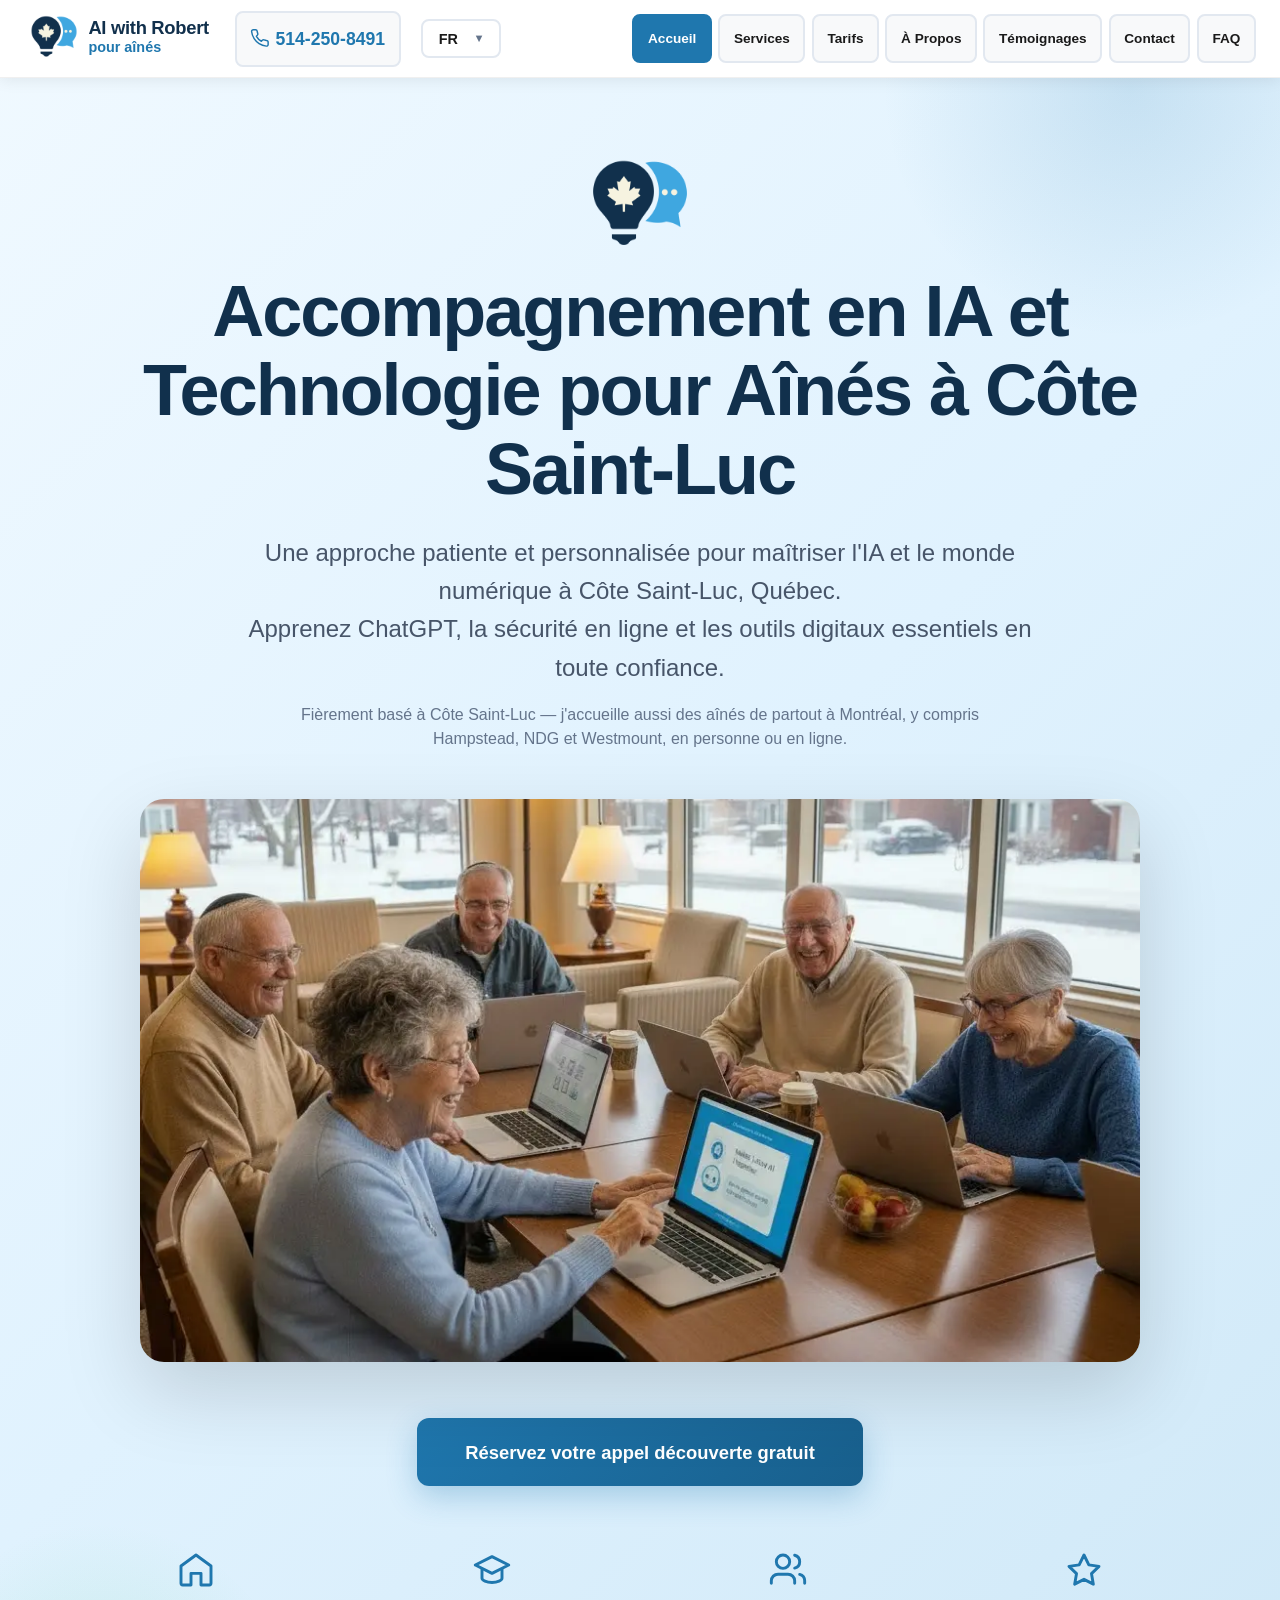
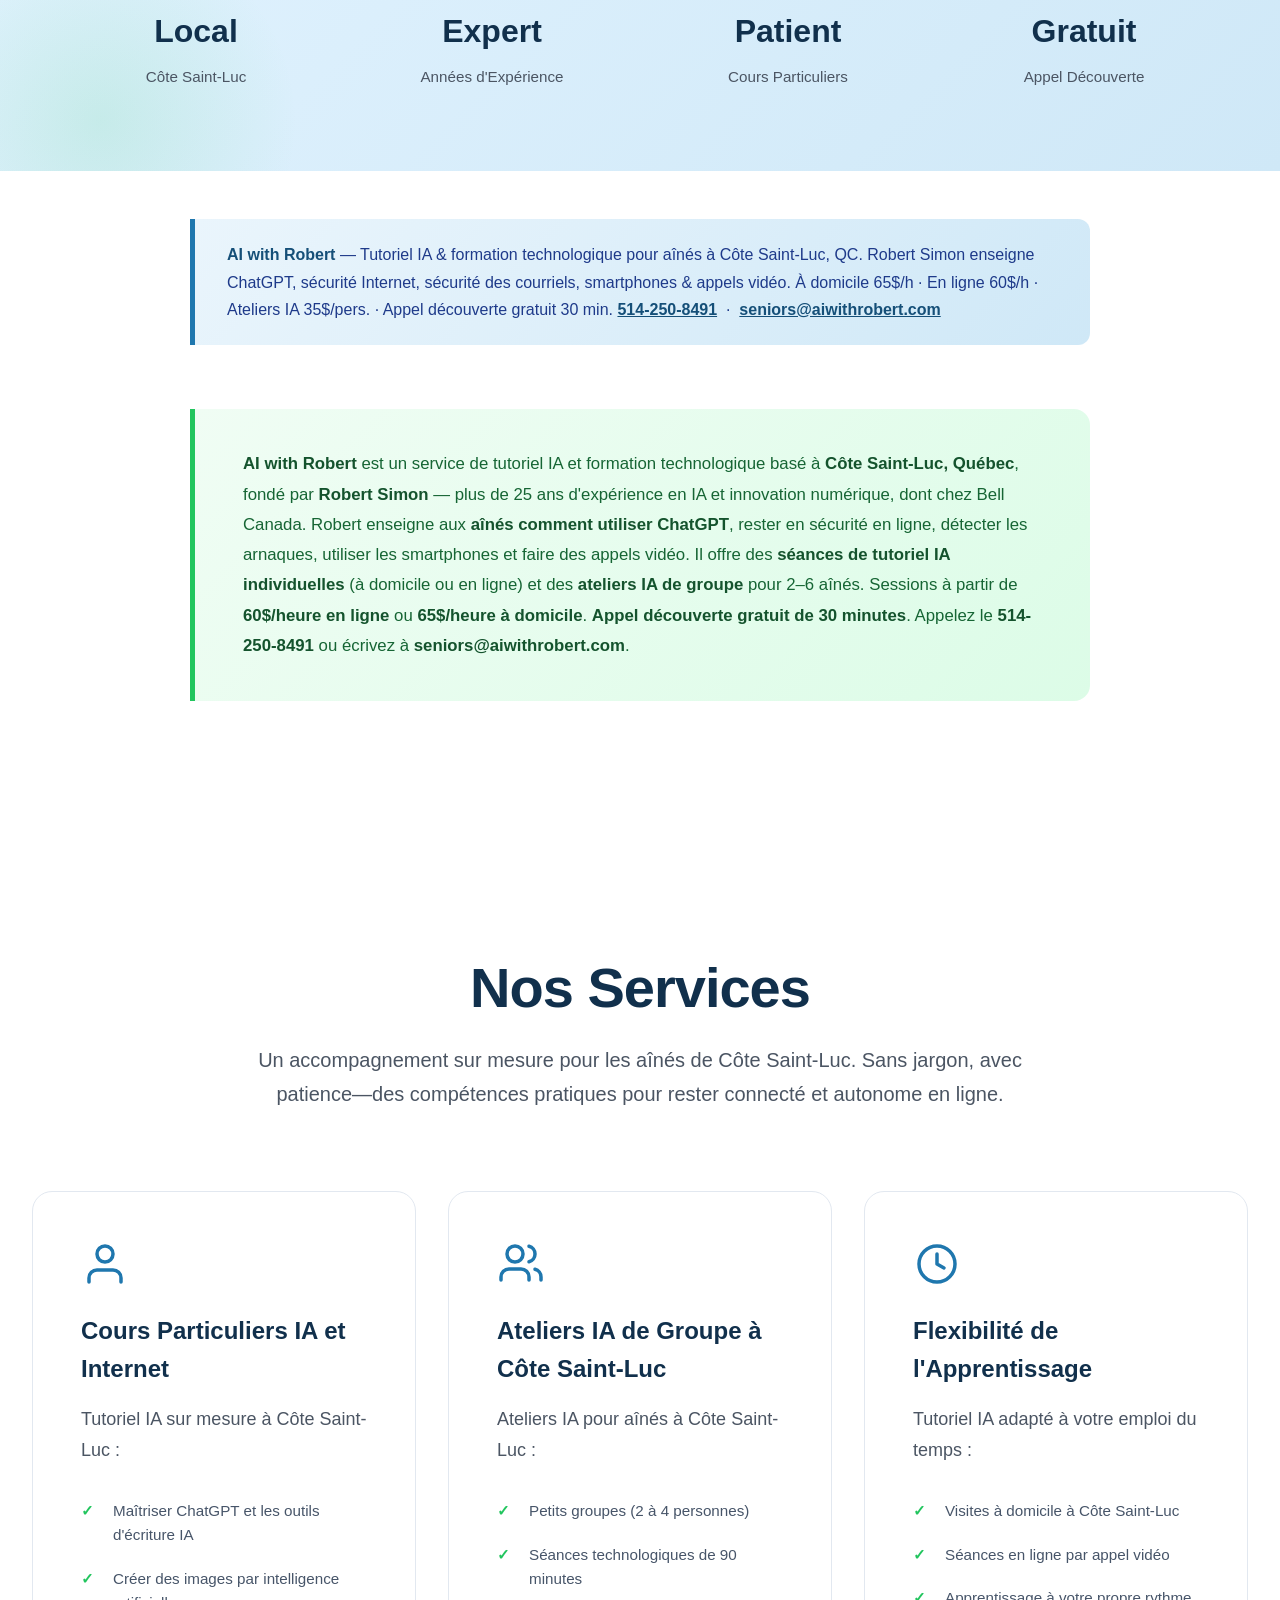
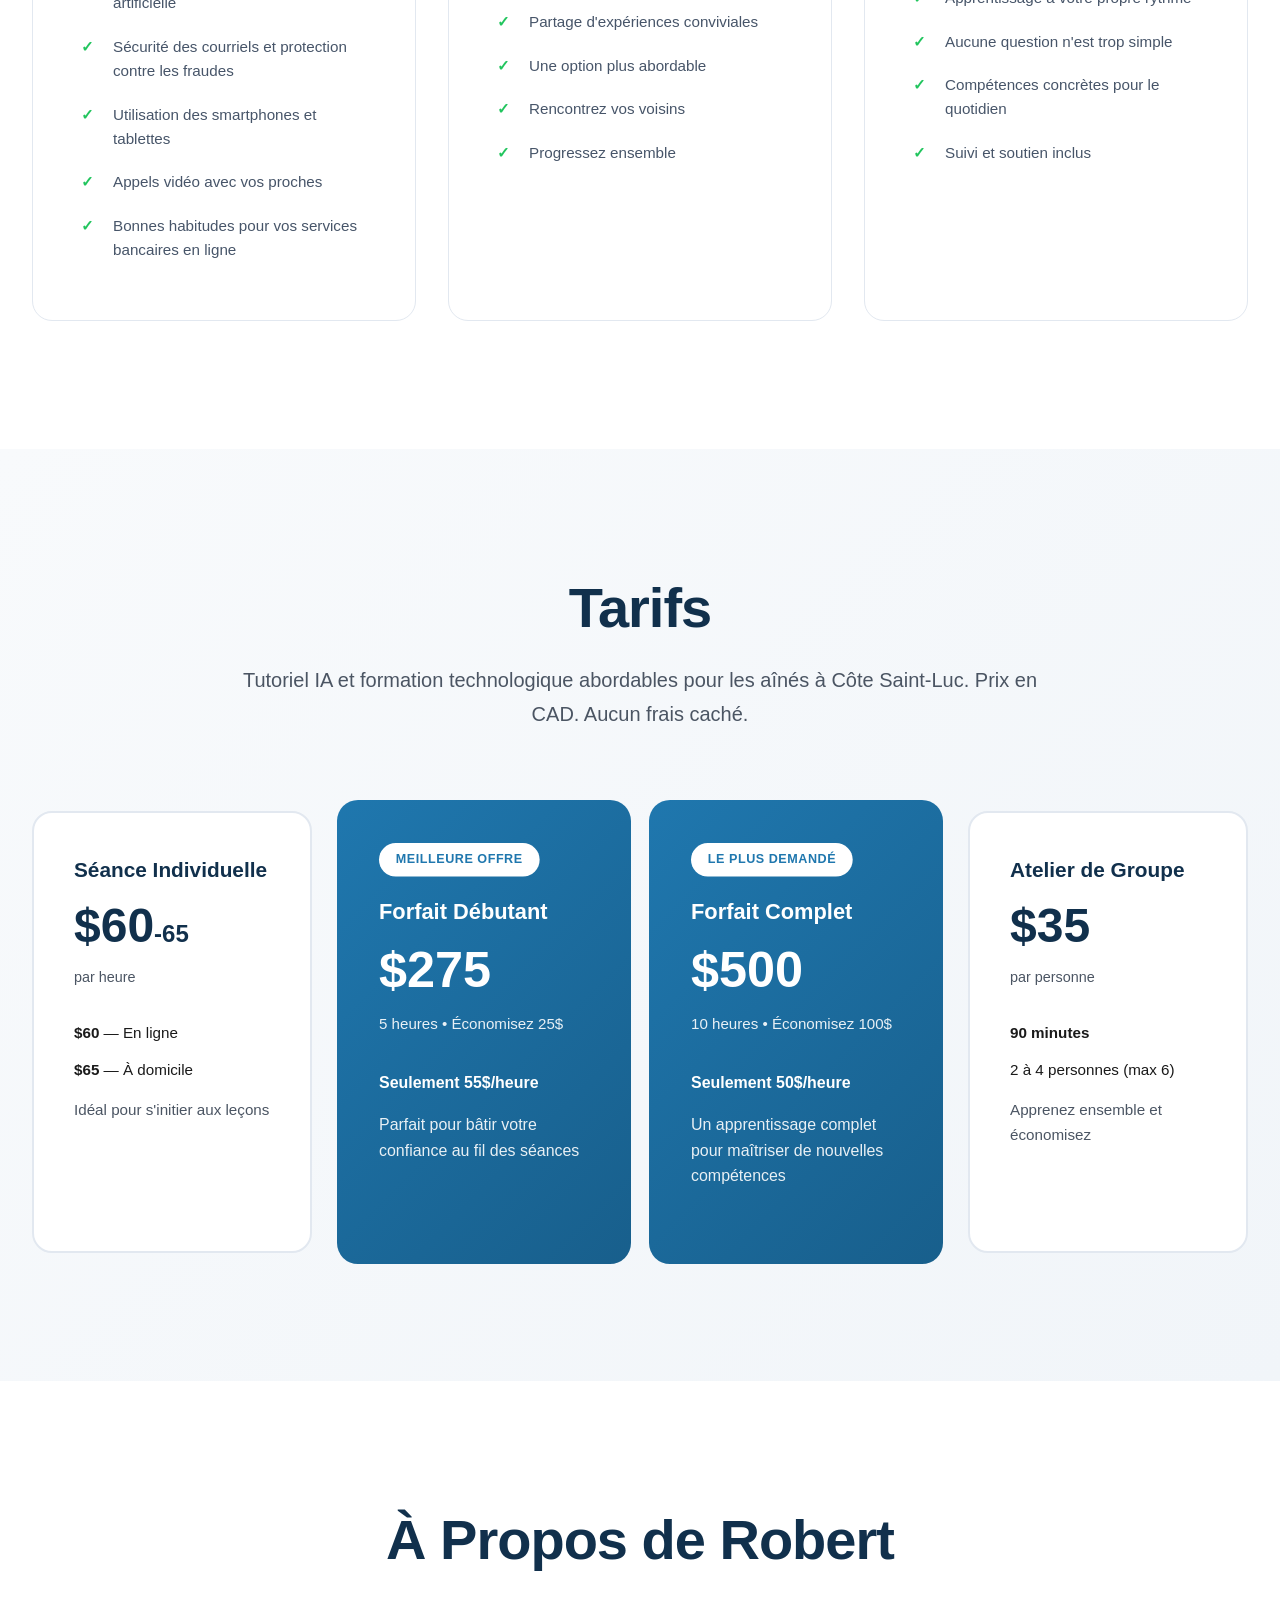
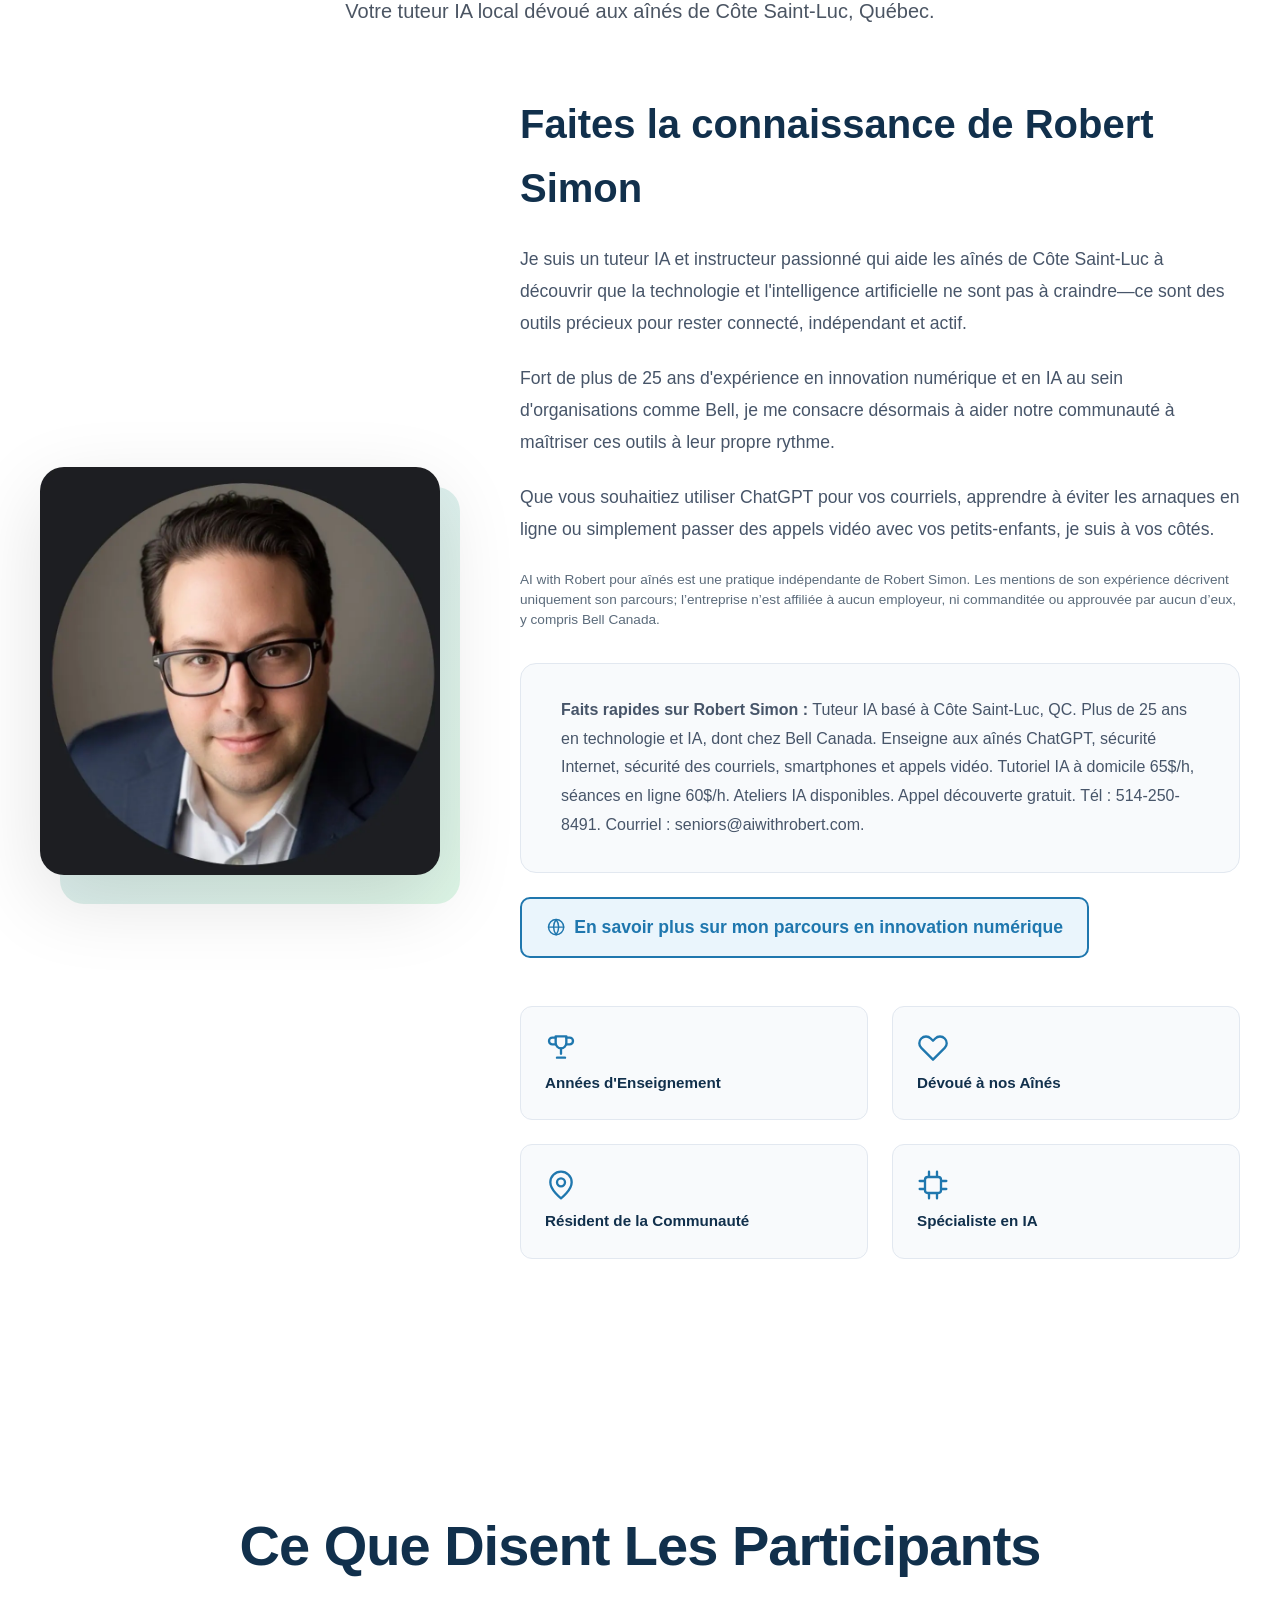
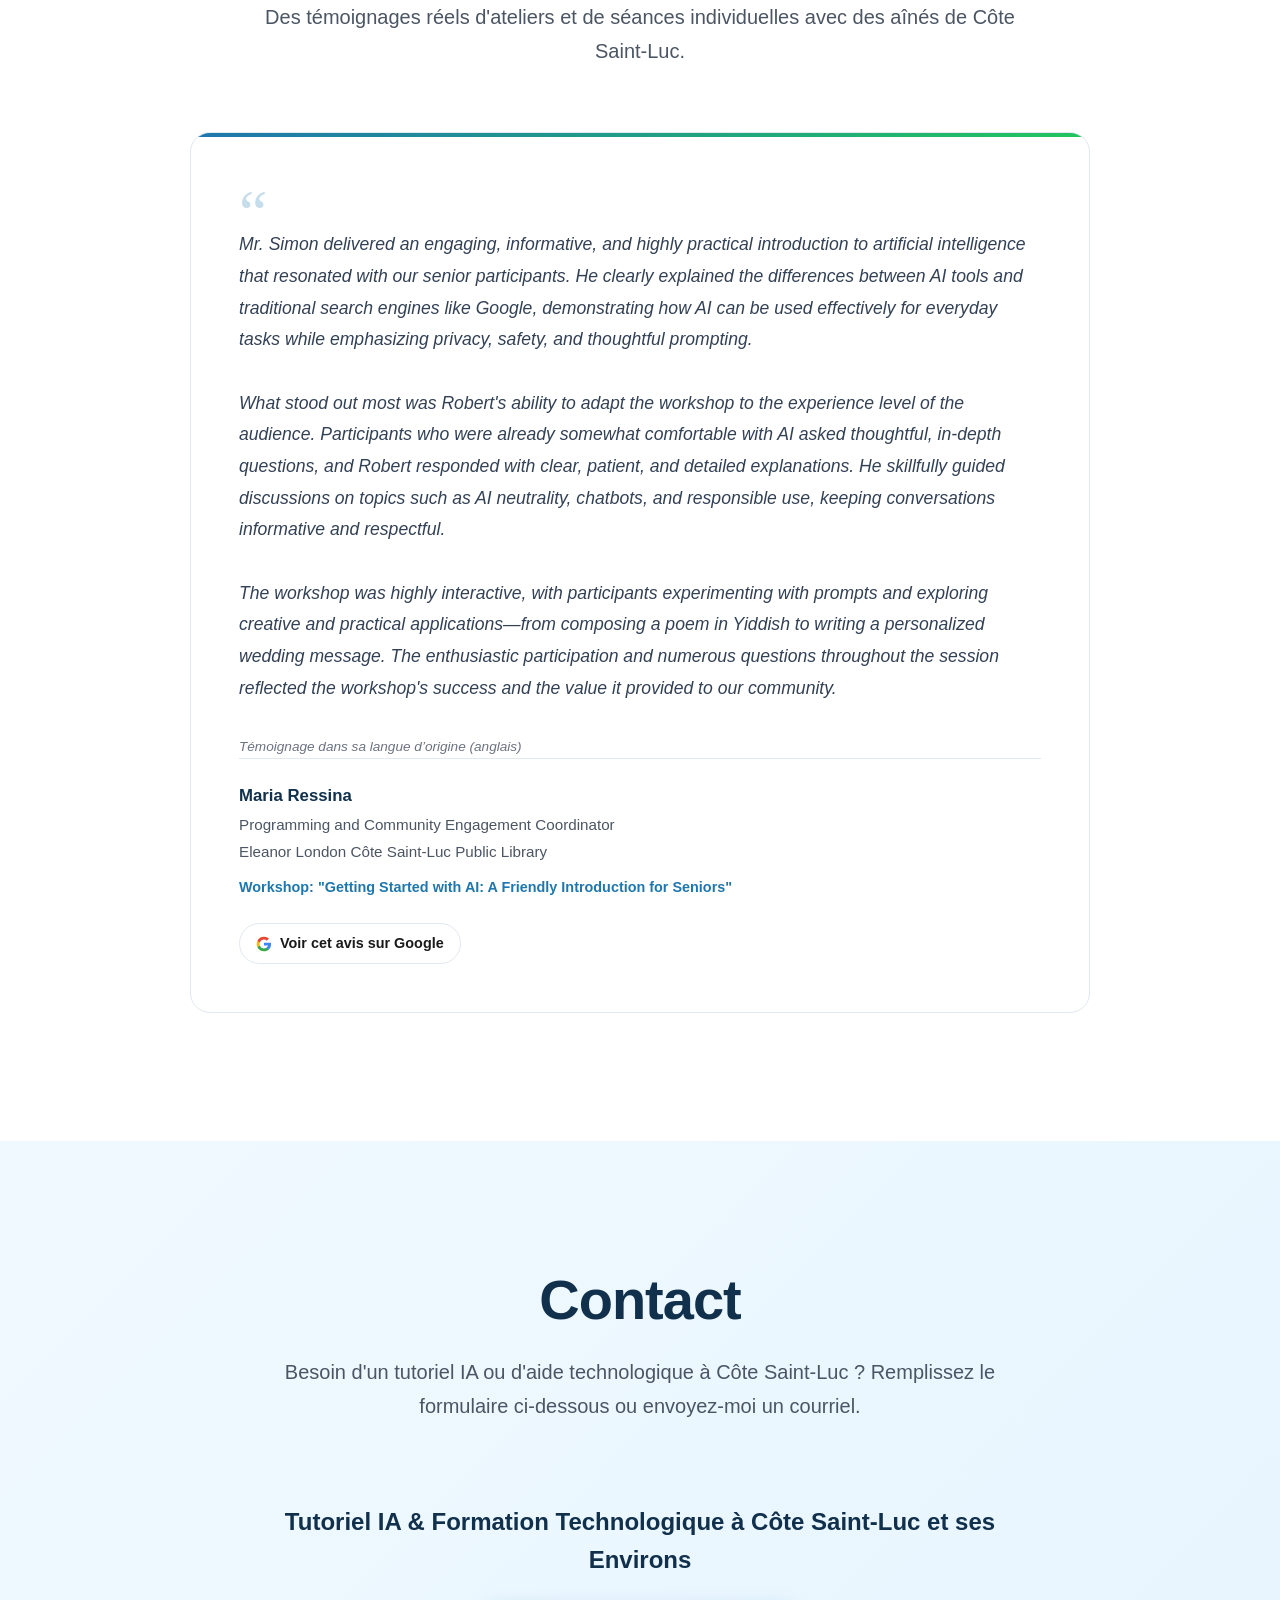
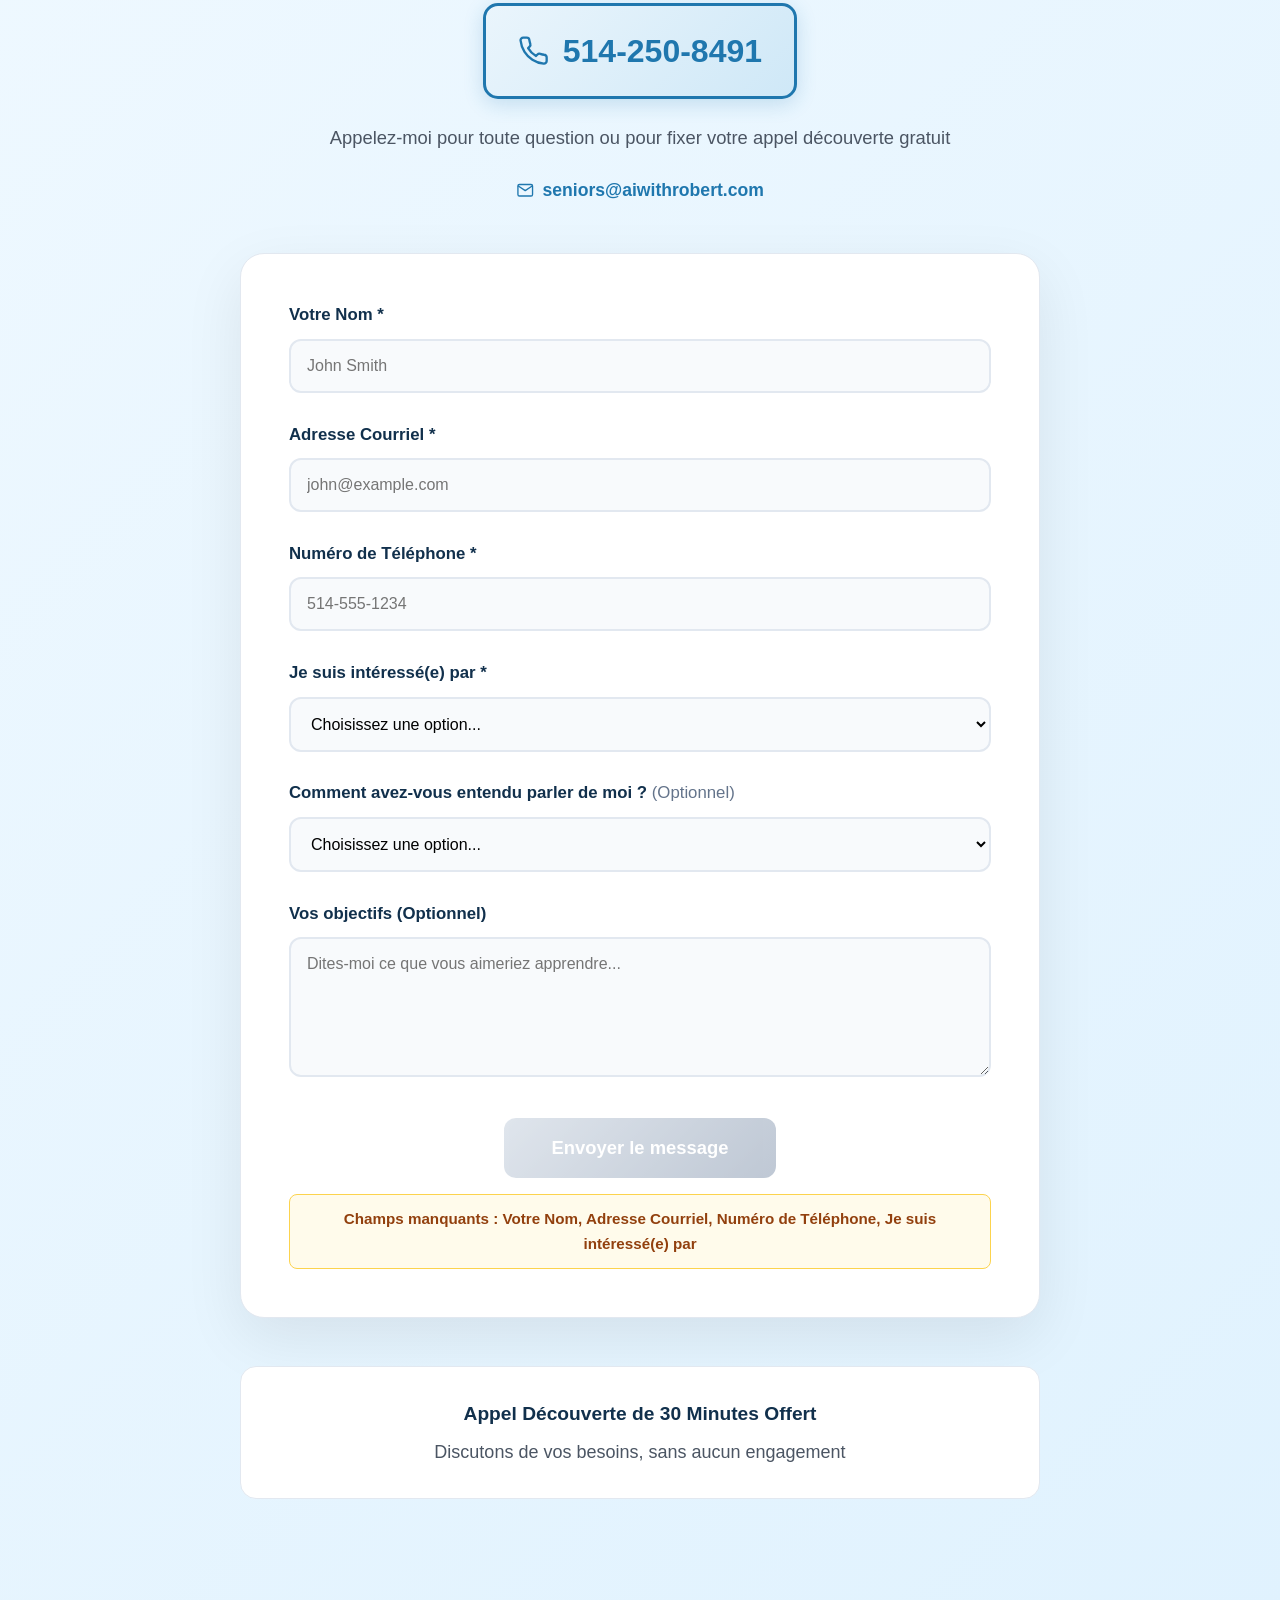
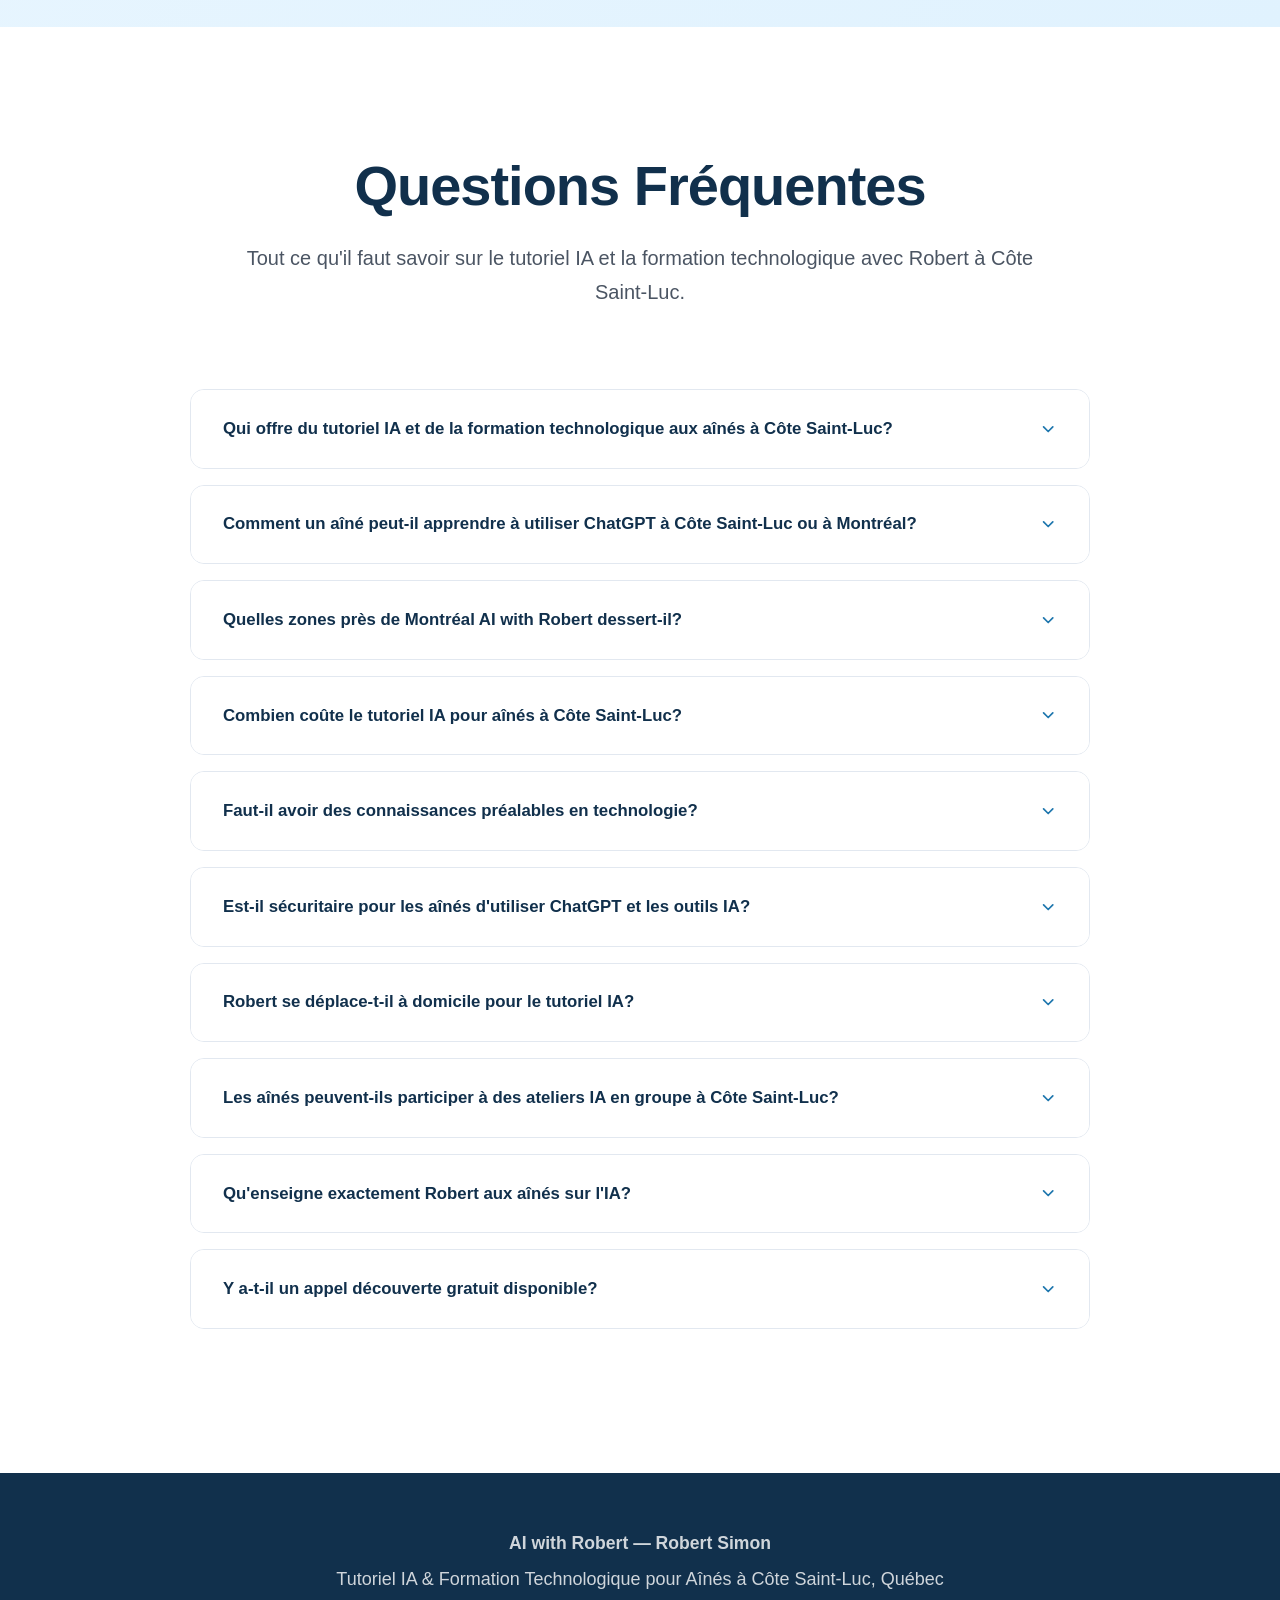
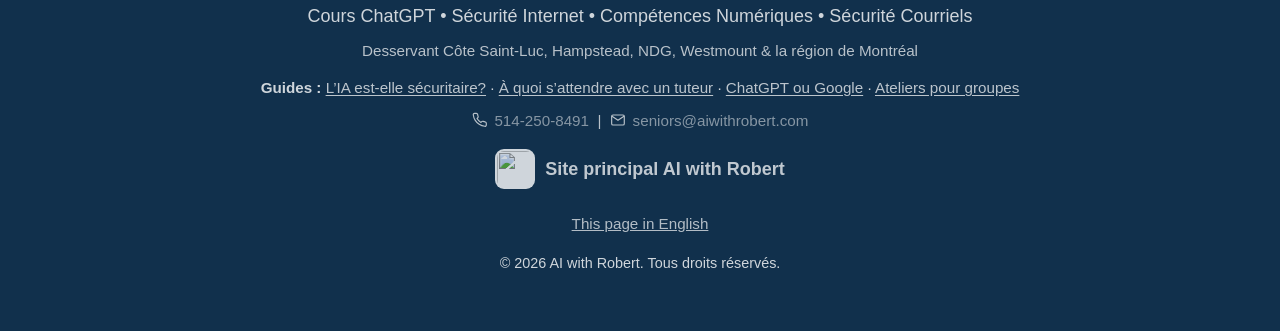
==== commit 8e3f01fb: "chore: sync published testimonials [skip ci]" ====
--- a/fr/index.html
+++ b/fr/index.html
@@ -736,7 +736,7 @@
             <h2 data-i18n="testimonials-title">Ce Que Disent Les Participants</h2>
             <p class="section-subtitle" style="max-width:800px;margin:1rem auto 0;" data-i18n="testimonials-subtitle">Des témoignages réels d'ateliers et de séances individuelles avec des aînés de Côte Saint-Luc.</p>
         </div>
-        <div class="testimonials-container"><!-- TESTIMONIALS:START --><figure class="testimonial-card" data-published="1"><span class="testimonial-quote-mark" aria-hidden="true">&#8220;</span><blockquote class="testimonial-quote">Mr. Simon delivered an engaging, informative, and highly practical introduction to artificial intelligence that resonated with our senior participants. He clearly explained the differences between AI tools and traditional search engines like Google, demonstrating how AI can be used effectively for everyday tasks while emphasizing privacy, safety, and thoughtful prompting.<br><br>What stood out most was Robert&#x27;s ability to adapt the workshop to the experience level of the audience. Participants who were already somewhat comfortable with AI asked thoughtful, in-depth questions, and Robert responded with clear, patient, and detailed explanations. He skillfully guided discussions on topics such as AI neutrality, chatbots, and responsible use, keeping conversations informative and respectful.<br><br>The workshop was highly interactive, with participants experimenting with prompts and exploring creative and practical applications—from composing a poem in Yiddish to writing a personalized wedding message. The enthusiastic participation and numerous questions throughout the session reflected the workshop&#x27;s success and the value it provided to our community.</blockquote><figcaption class="testimonial-author"><span class="testimonial-name">Maria Ressina</span><span class="testimonial-role">Programming and Community Engagement Coordinator</span><span class="testimonial-org">Eleanor London Côte Saint-Luc Public Library</span><span class="testimonial-context">Workshop: &quot;Getting Started with AI: A Friendly Introduction for Seniors&quot;</span></figcaption><a class="testimonial-gbp-link" href="https://maps.app.goo.gl/jvr3enQQw4oqWzR59" target="_blank" rel="noopener noreferrer"><svg viewBox="0 0 24 24" width="16" height="16" aria-hidden="true" focusable="false"><path fill="#4285F4" d="M22.56 12.25c0-.78-.07-1.53-.2-2.25H12v4.26h5.92a5.06 5.06 0 0 1-2.2 3.32v2.77h3.57c2.08-1.92 3.28-4.74 3.28-8.1z"/><path fill="#34A853" d="M12 23c2.97 0 5.46-.98 7.28-2.66l-3.57-2.77c-.99.66-2.26 1.06-3.71 1.06-2.86 0-5.29-1.93-6.16-4.53H2.18v2.85A11 11 0 0 0 12 23z"/><path fill="#FBBC05" d="M5.84 14.1a6.6 6.6 0 0 1 0-4.2V7.05H2.18a11 11 0 0 0 0 9.9l3.66-2.85z"/><path fill="#EA4335" d="M12 5.38c1.62 0 3.06.56 4.21 1.64l3.15-3.15C17.45 2.09 14.97 1 12 1a11 11 0 0 0-9.82 6.05l3.66 2.85C6.71 7.31 9.14 5.38 12 5.38z"/></svg><span data-i18n="testimonial-gbp-link">Voir cet avis sur Google</span></a></figure><!-- TESTIMONIALS:END --></div>
+        <div class="testimonials-container"><!-- TESTIMONIALS:START --><figure class="testimonial-card" data-published="1"><span class="testimonial-quote-mark" aria-hidden="true">&#8220;</span><blockquote class="testimonial-quote" lang="en">Mr. Simon delivered an engaging, informative, and highly practical introduction to artificial intelligence that resonated with our senior participants. He clearly explained the differences between AI tools and traditional search engines like Google, demonstrating how AI can be used effectively for everyday tasks while emphasizing privacy, safety, and thoughtful prompting.<br><br>What stood out most was Robert&#x27;s ability to adapt the workshop to the experience level of the audience. Participants who were already somewhat comfortable with AI asked thoughtful, in-depth questions, and Robert responded with clear, patient, and detailed explanations. He skillfully guided discussions on topics such as AI neutrality, chatbots, and responsible use, keeping conversations informative and respectful.<br><br>The workshop was highly interactive, with participants experimenting with prompts and exploring creative and practical applications—from composing a poem in Yiddish to writing a personalized wedding message. The enthusiastic participation and numerous questions throughout the session reflected the workshop&#x27;s success and the value it provided to our community.</blockquote><p class="testimonial-original">Témoignage dans sa langue d’origine (anglais)</p><figcaption class="testimonial-author"><span class="testimonial-name">Maria Ressina</span><span class="testimonial-role">Programming and Community Engagement Coordinator</span><span class="testimonial-org">Eleanor London Côte Saint-Luc Public Library</span><span class="testimonial-context">Workshop: &quot;Getting Started with AI: A Friendly Introduction for Seniors&quot;</span></figcaption><a class="testimonial-gbp-link" href="https://maps.app.goo.gl/jvr3enQQw4oqWzR59" target="_blank" rel="noopener noreferrer"><svg viewBox="0 0 24 24" width="16" height="16" aria-hidden="true" focusable="false"><path fill="#4285F4" d="M22.56 12.25c0-.78-.07-1.53-.2-2.25H12v4.26h5.92a5.06 5.06 0 0 1-2.2 3.32v2.77h3.57c2.08-1.92 3.28-4.74 3.28-8.1z"/><path fill="#34A853" d="M12 23c2.97 0 5.46-.98 7.28-2.66l-3.57-2.77c-.99.66-2.26 1.06-3.71 1.06-2.86 0-5.29-1.93-6.16-4.53H2.18v2.85A11 11 0 0 0 12 23z"/><path fill="#FBBC05" d="M5.84 14.1a6.6 6.6 0 0 1 0-4.2V7.05H2.18a11 11 0 0 0 0 9.9l3.66-2.85z"/><path fill="#EA4335" d="M12 5.38c1.62 0 3.06.56 4.21 1.64l3.15-3.15C17.45 2.09 14.97 1 12 1a11 11 0 0 0-9.82 6.05l3.66 2.85C6.71 7.31 9.14 5.38 12 5.38z"/></svg><span data-i18n="testimonial-gbp-link">Voir cet avis sur Google</span></a></figure><!-- TESTIMONIALS:END --></div>
     </section>
 
     <section id="contact">
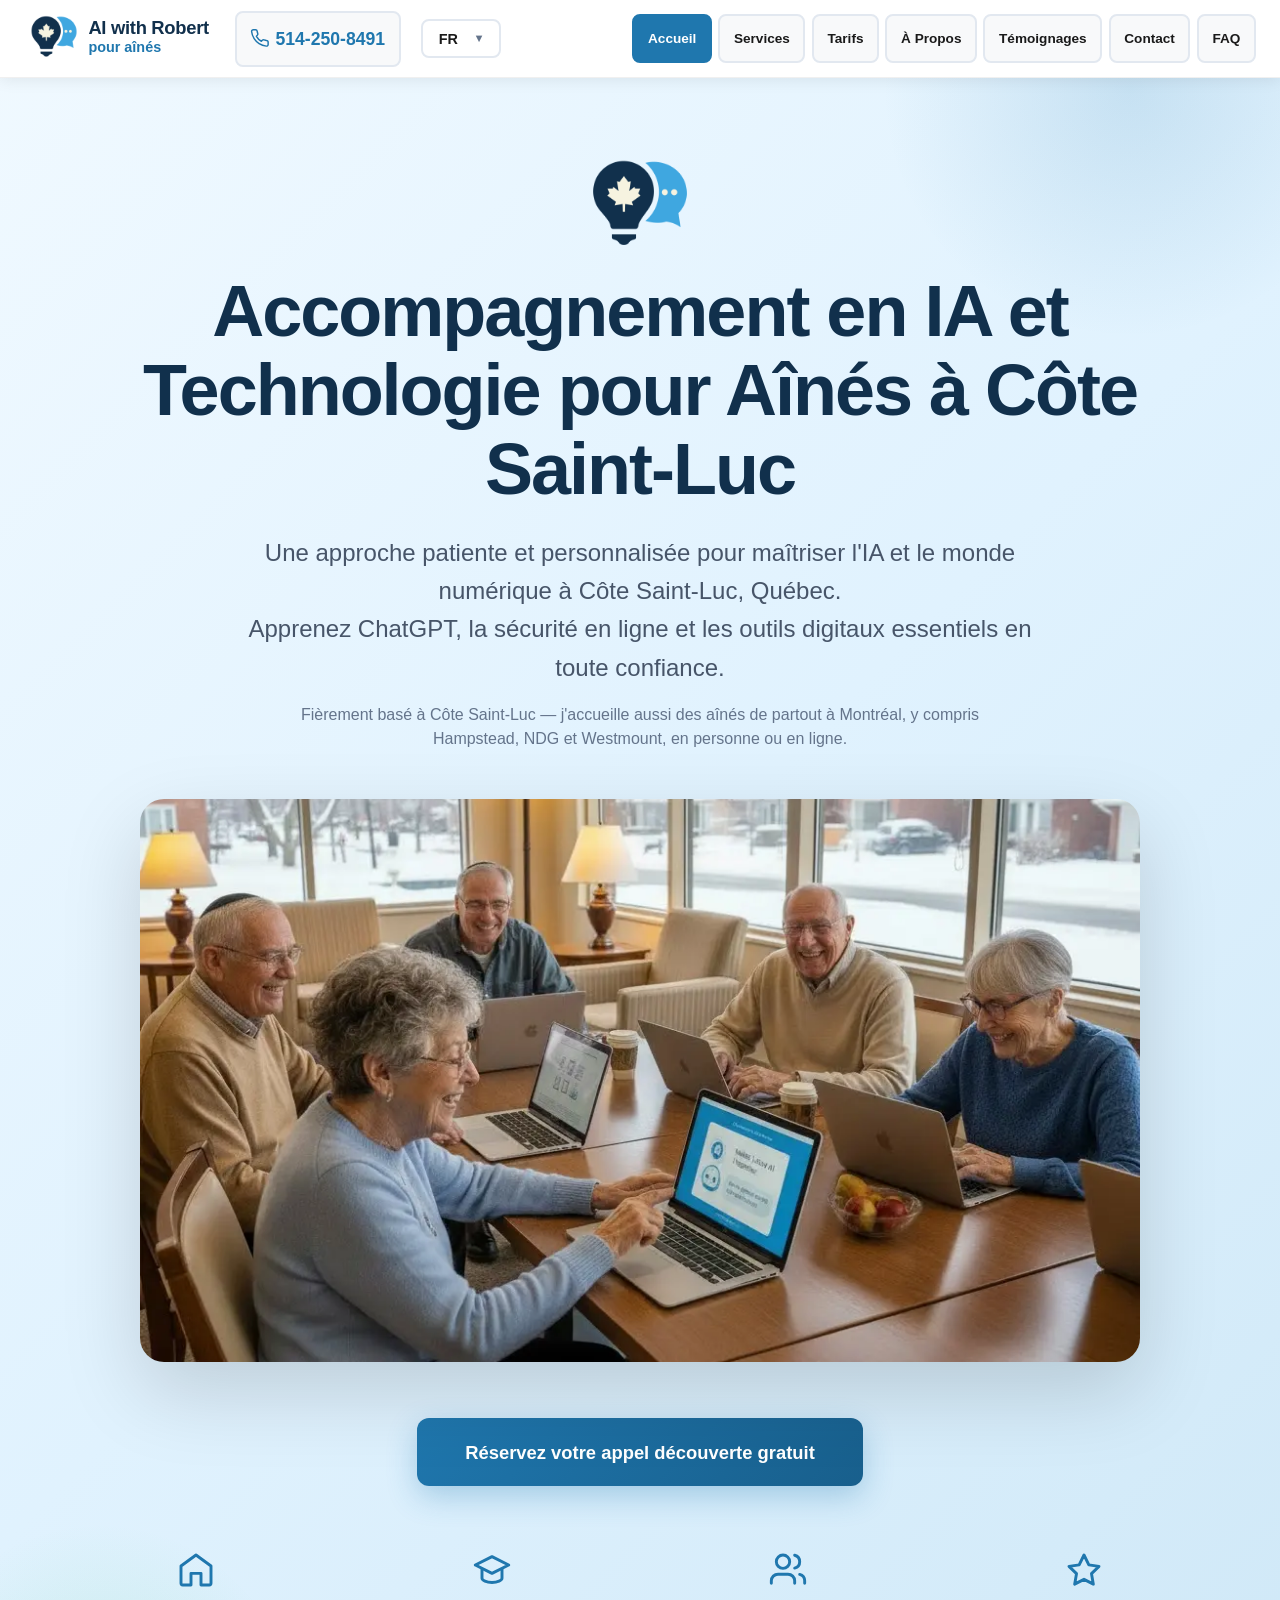
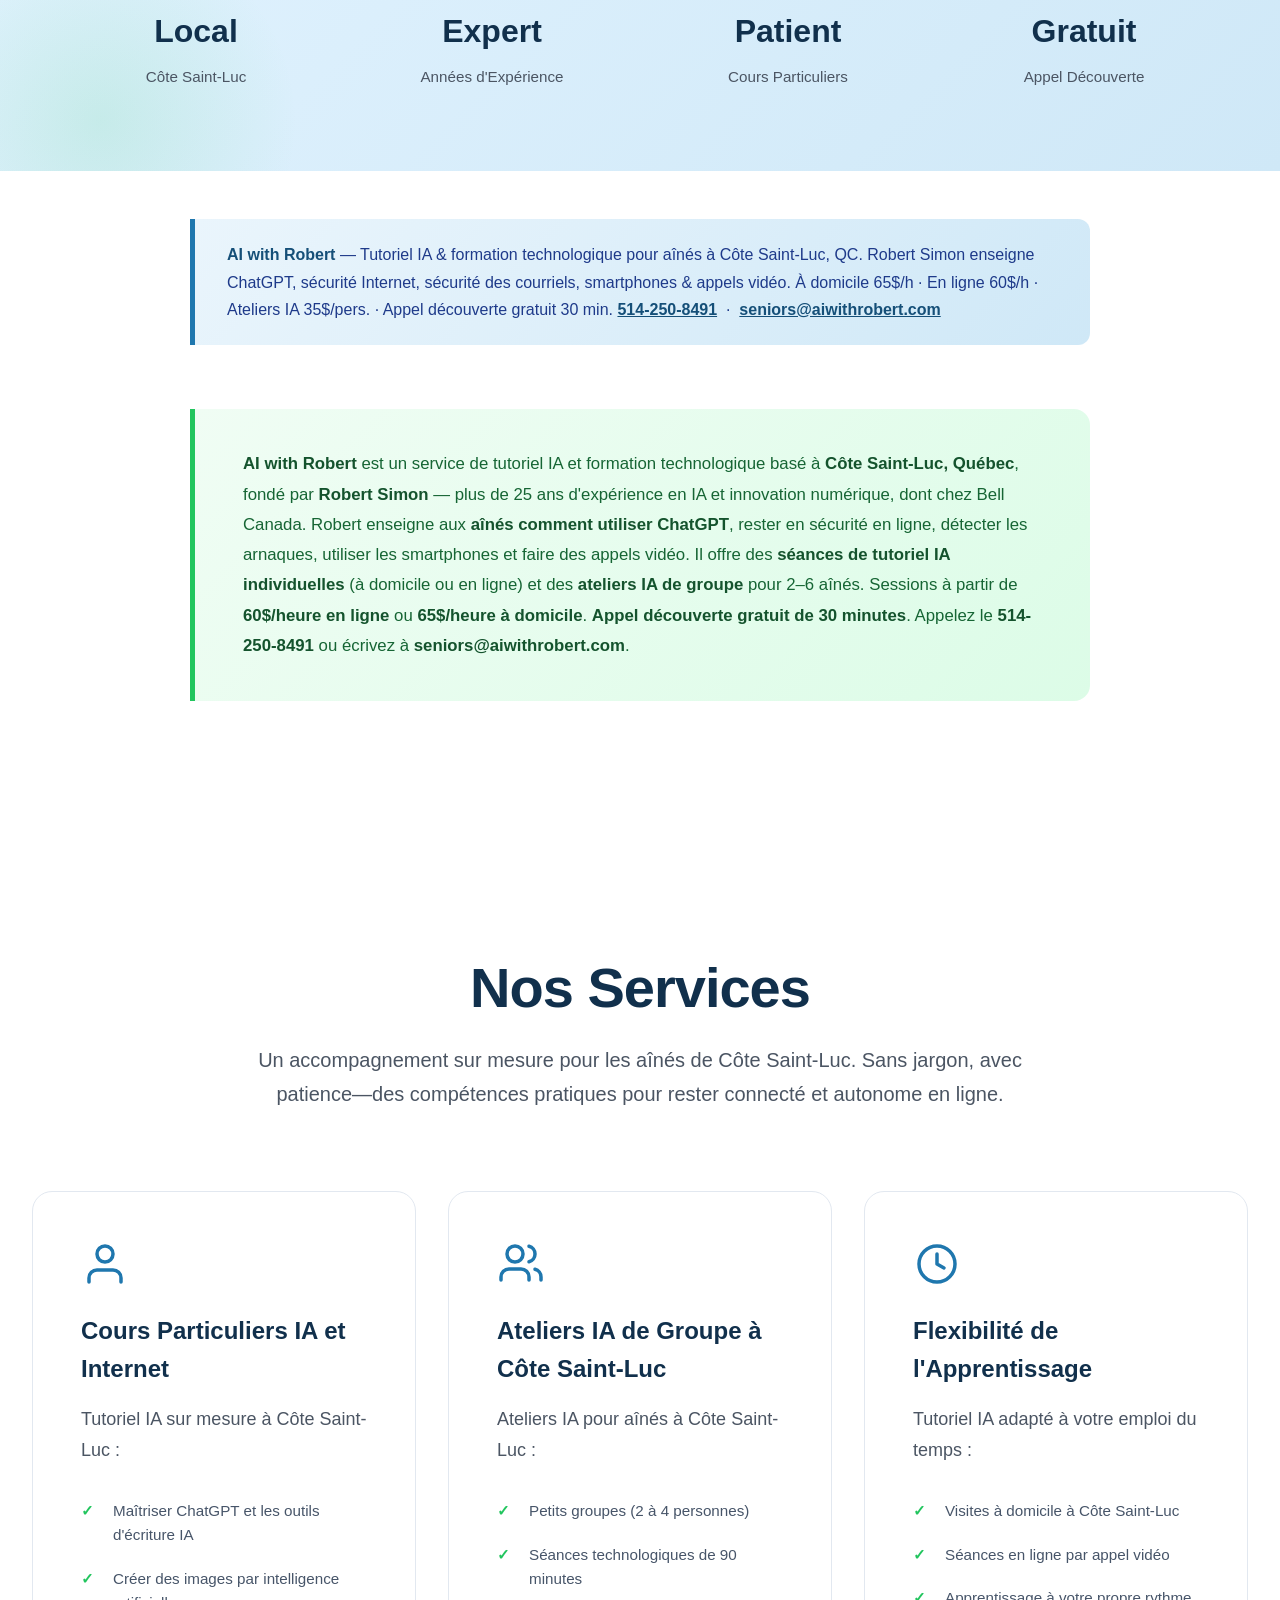
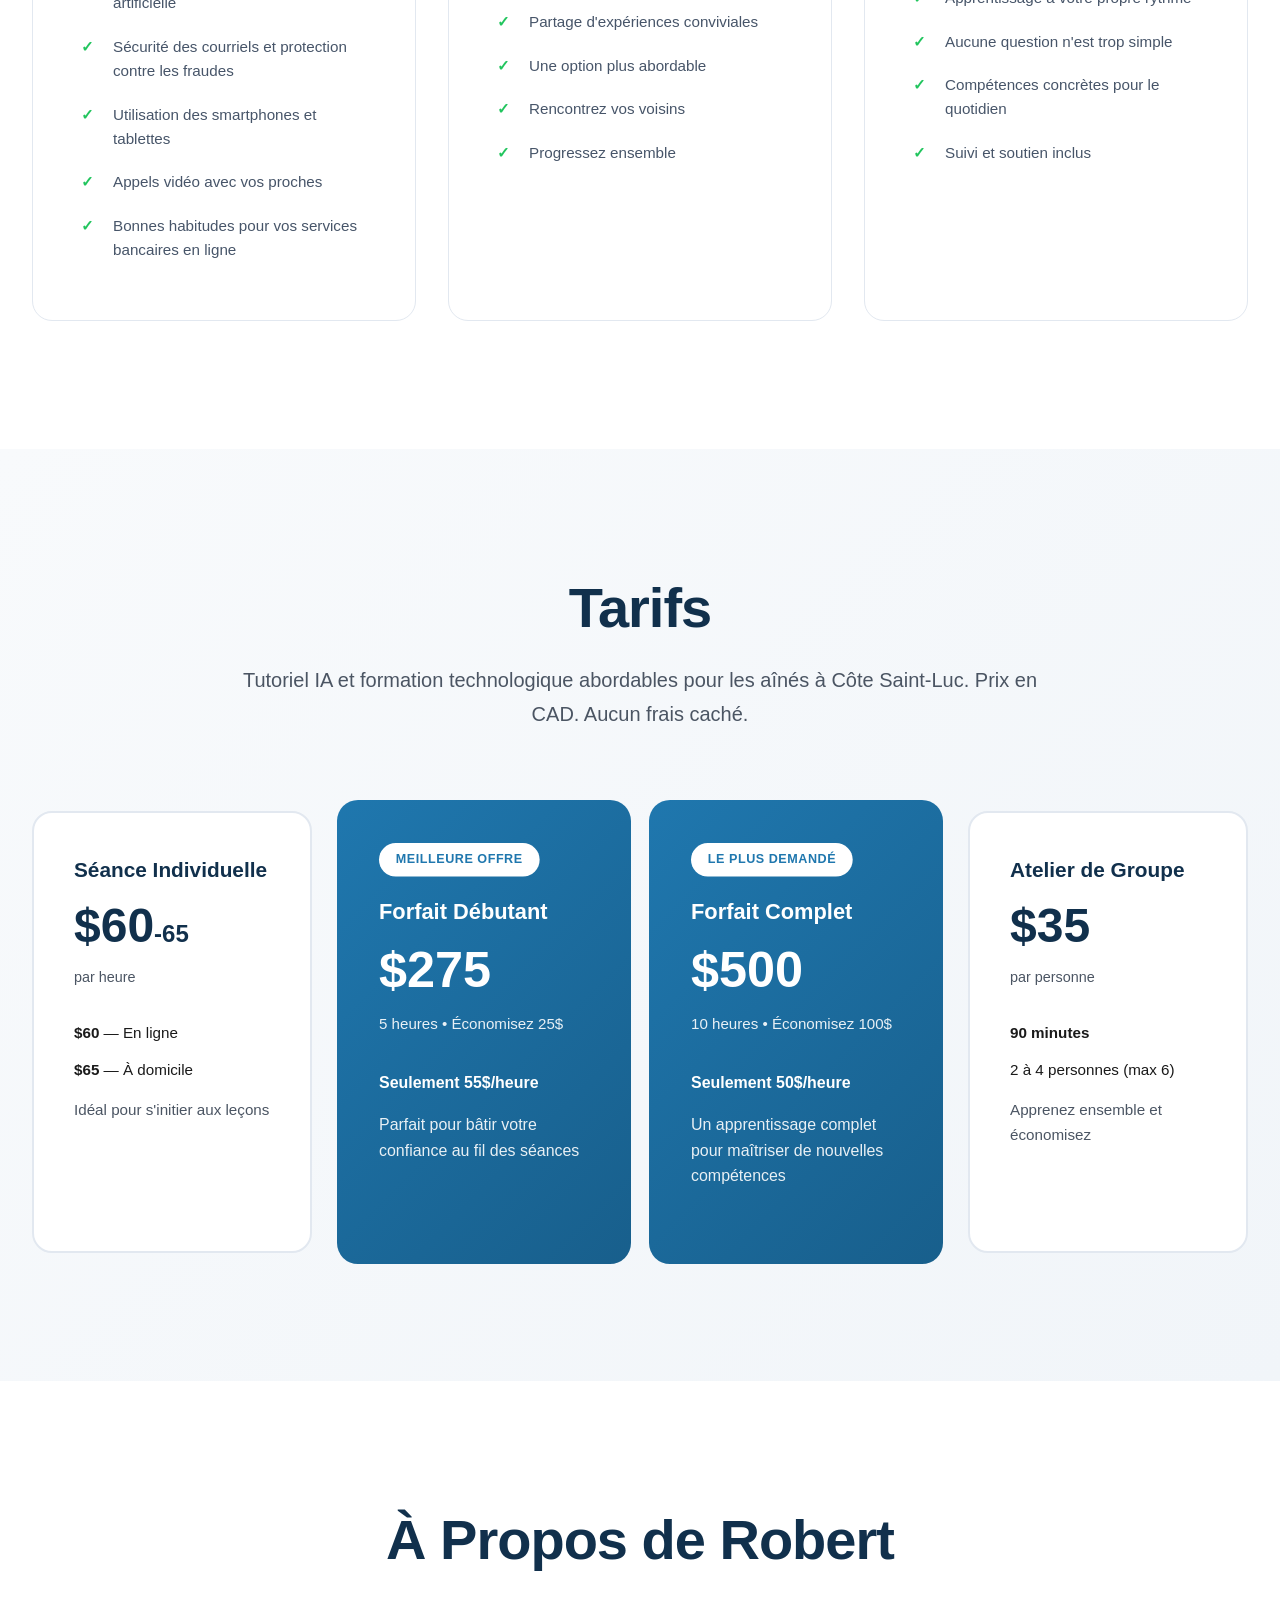
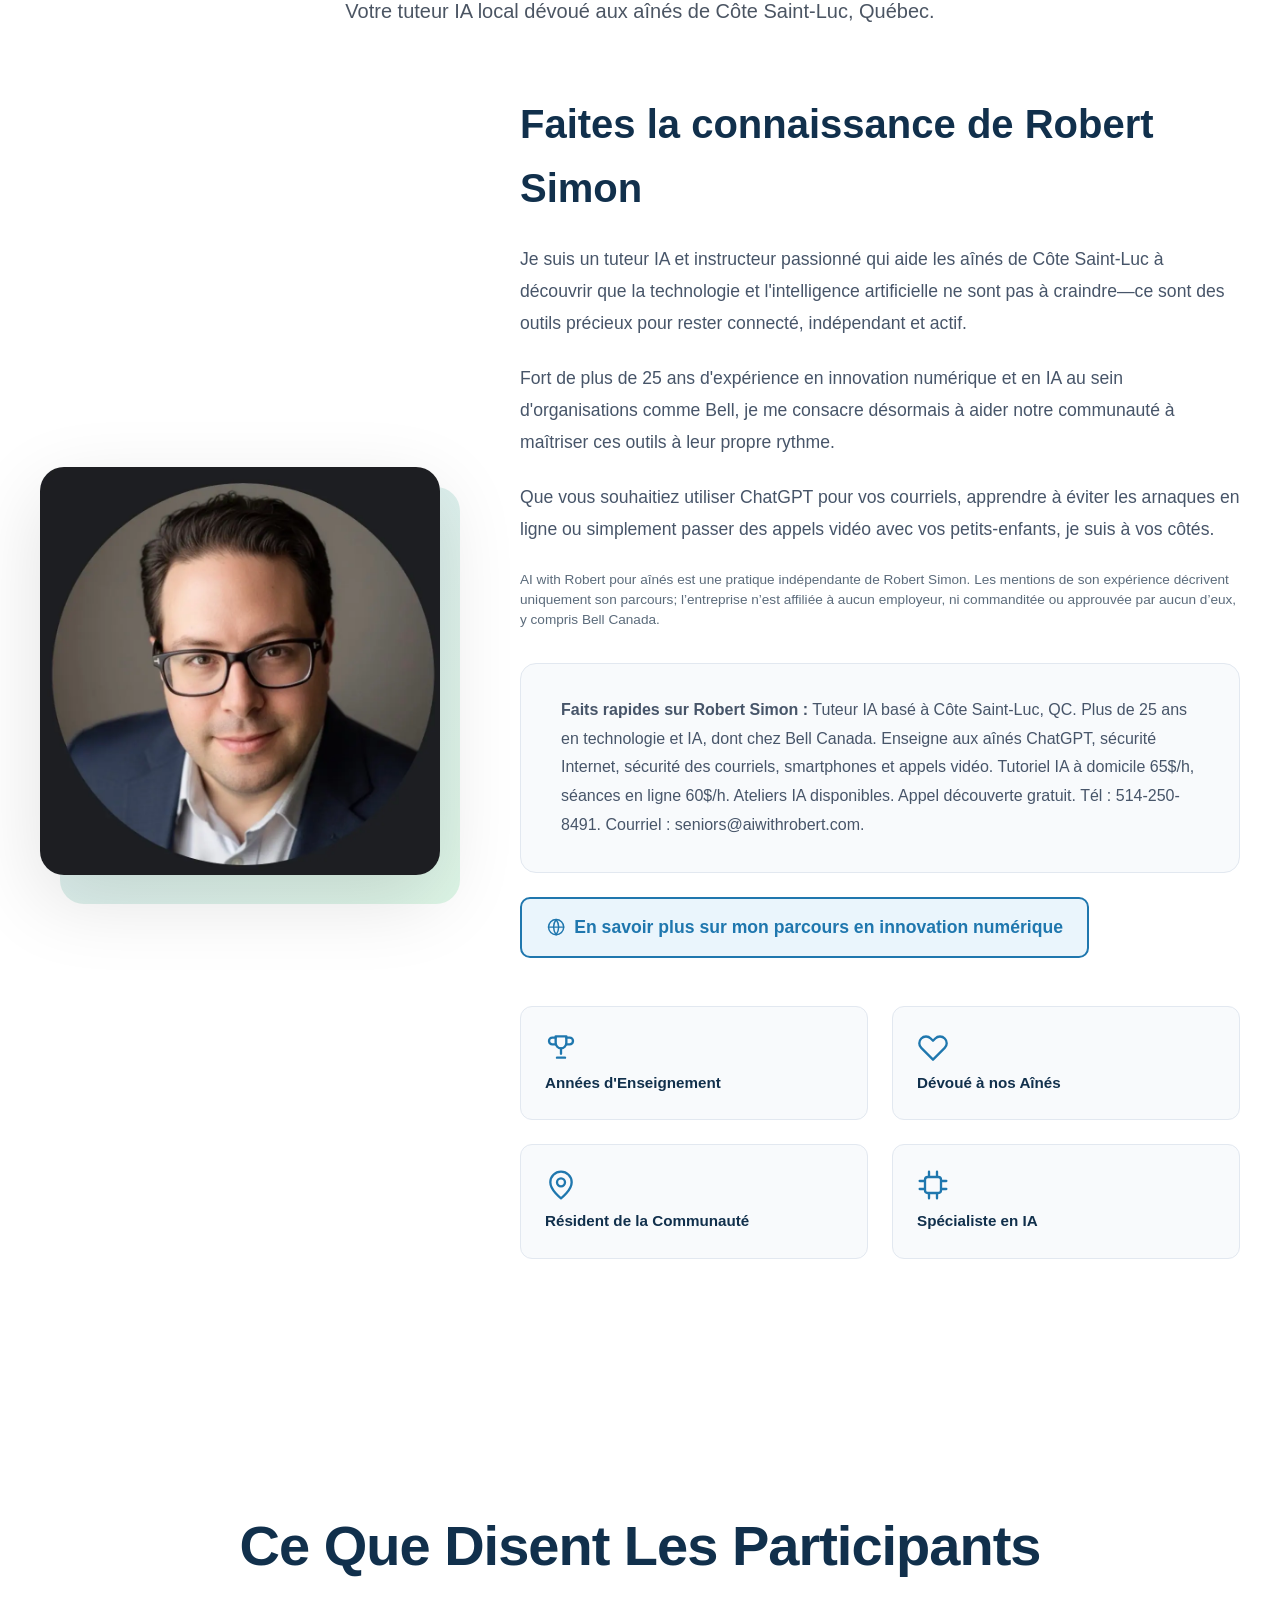
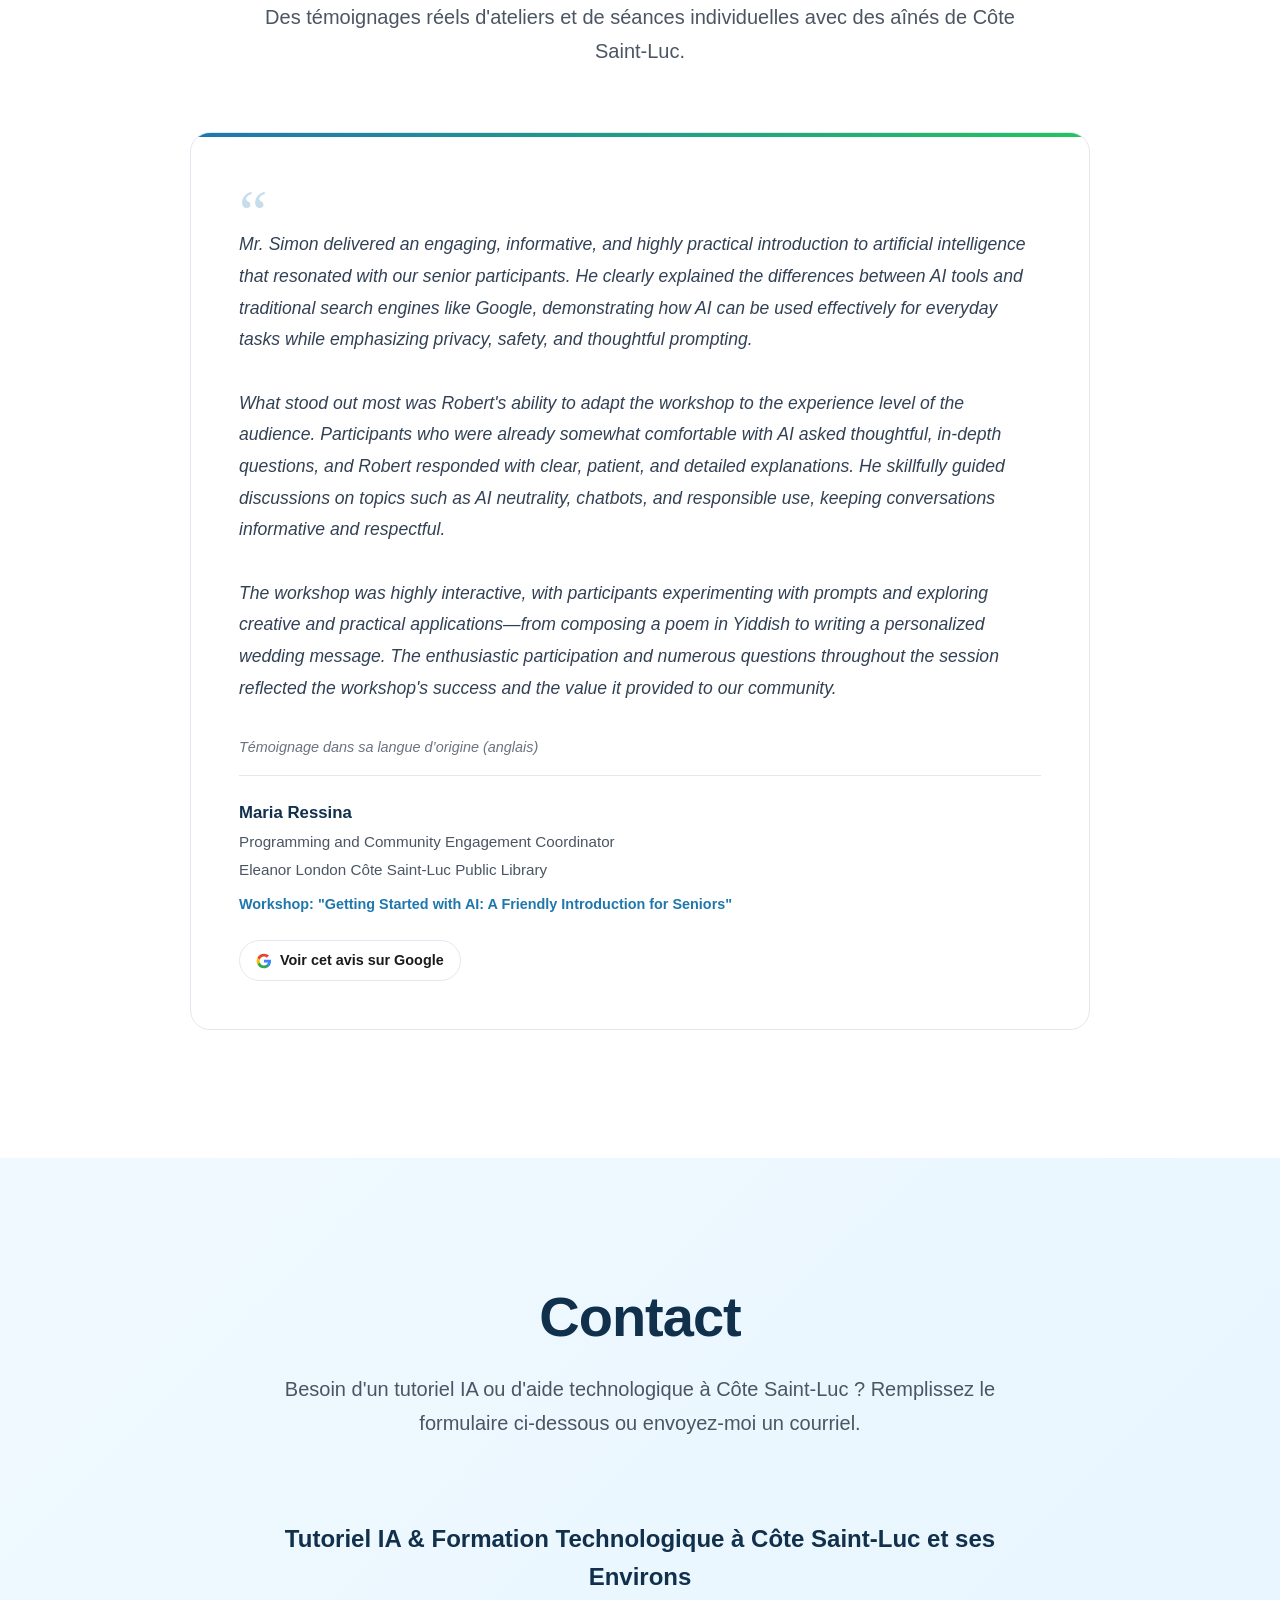
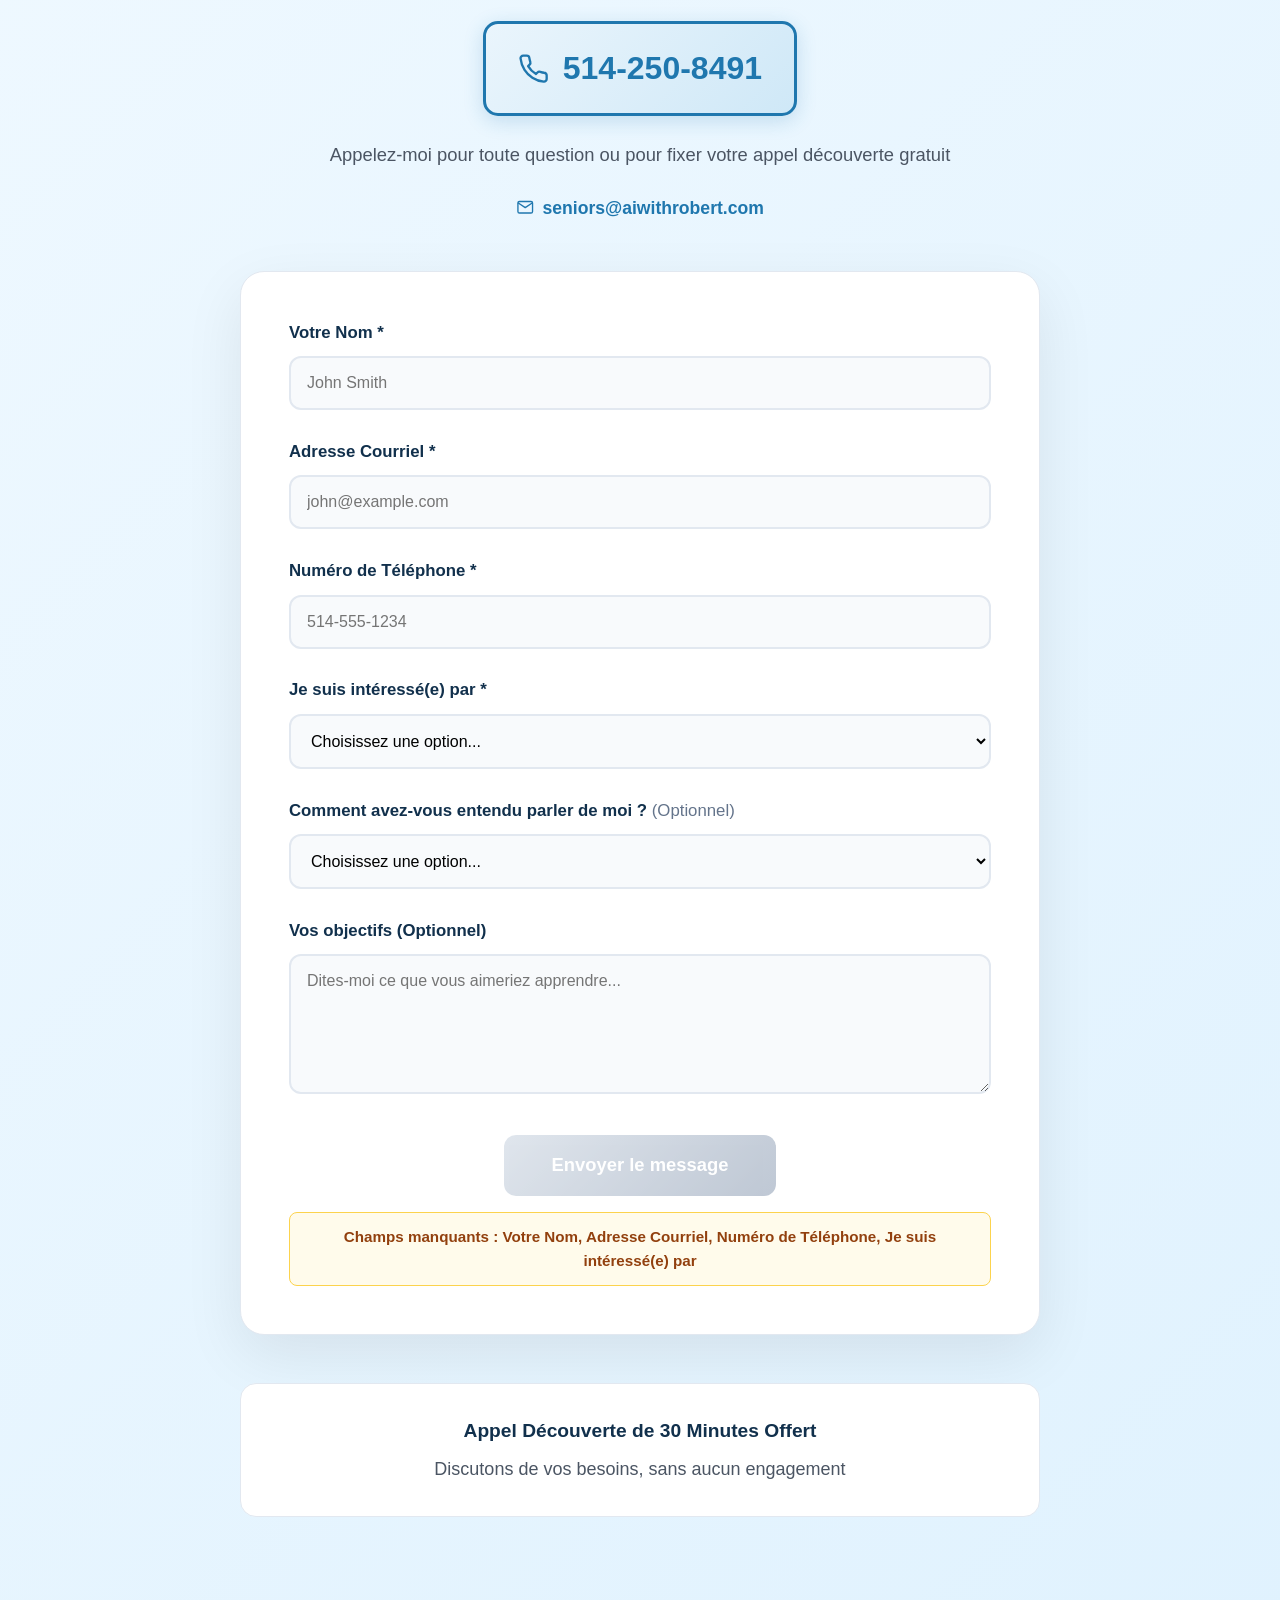
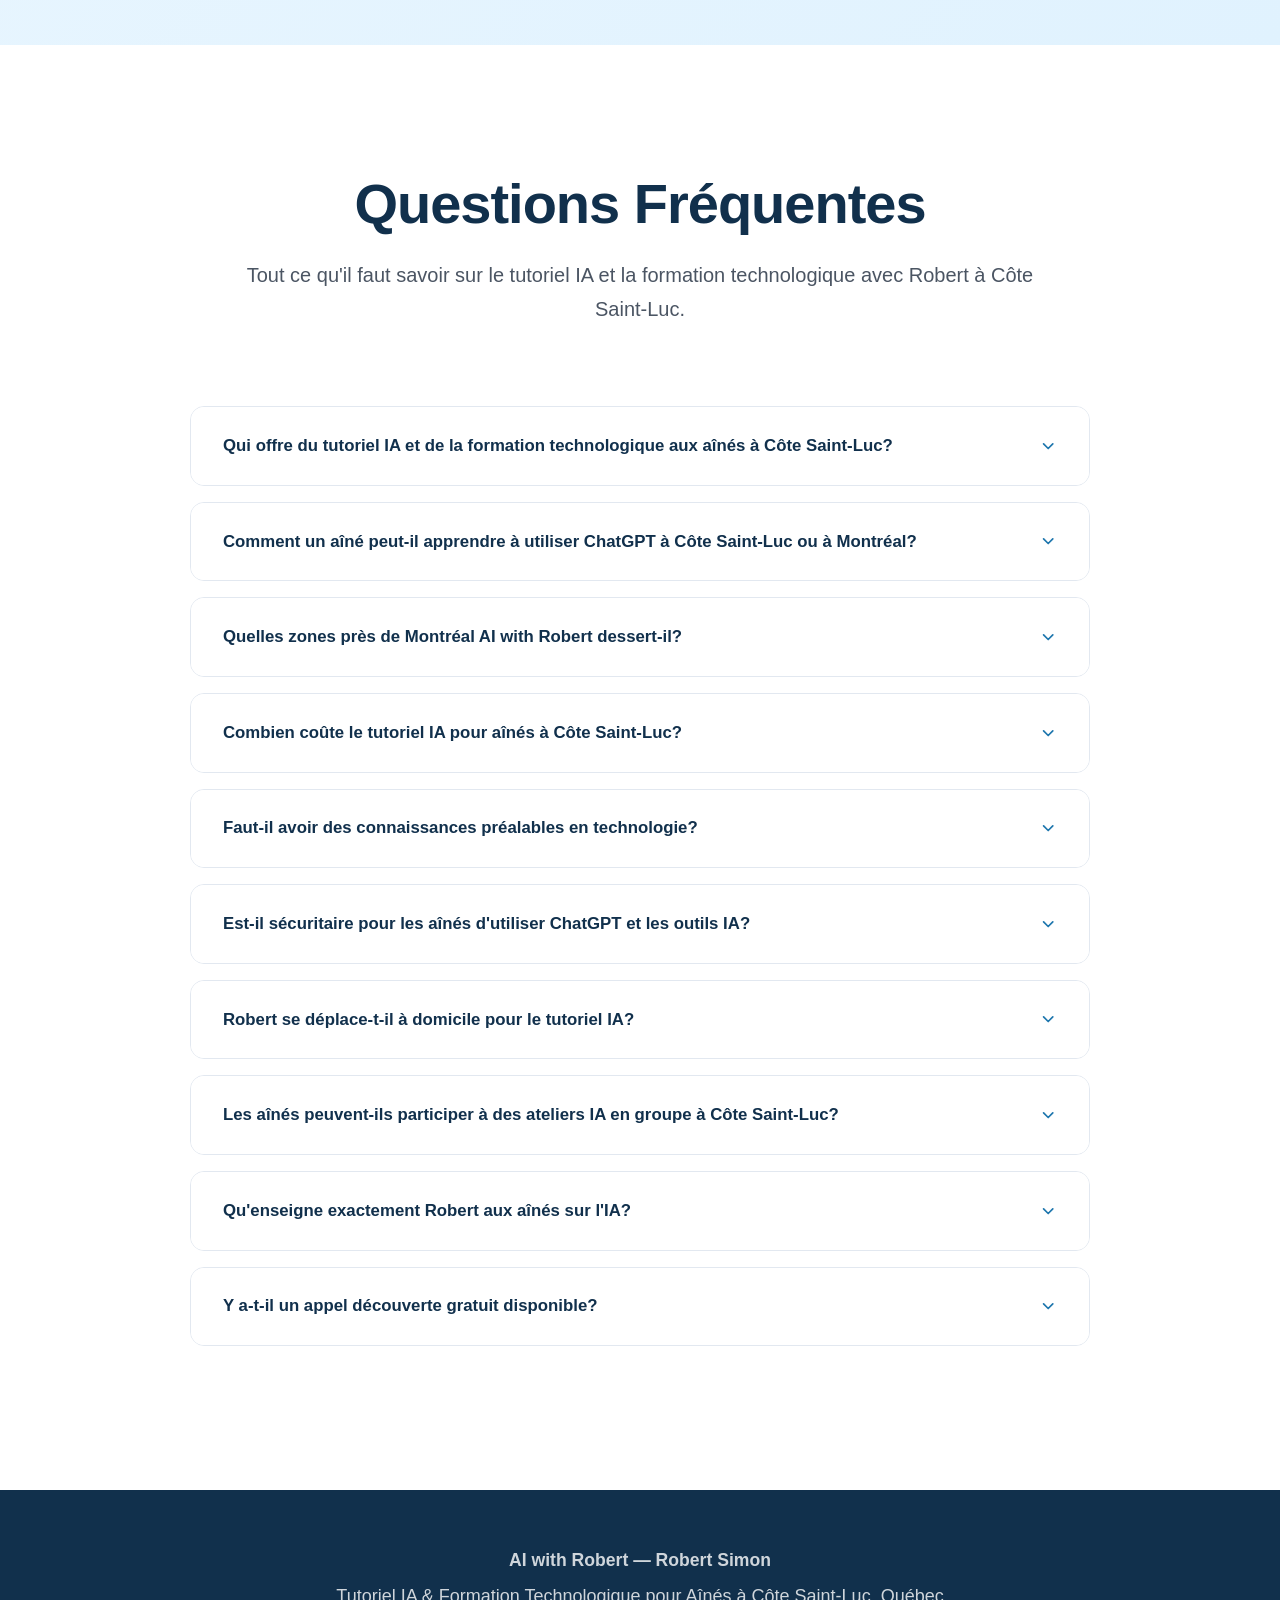
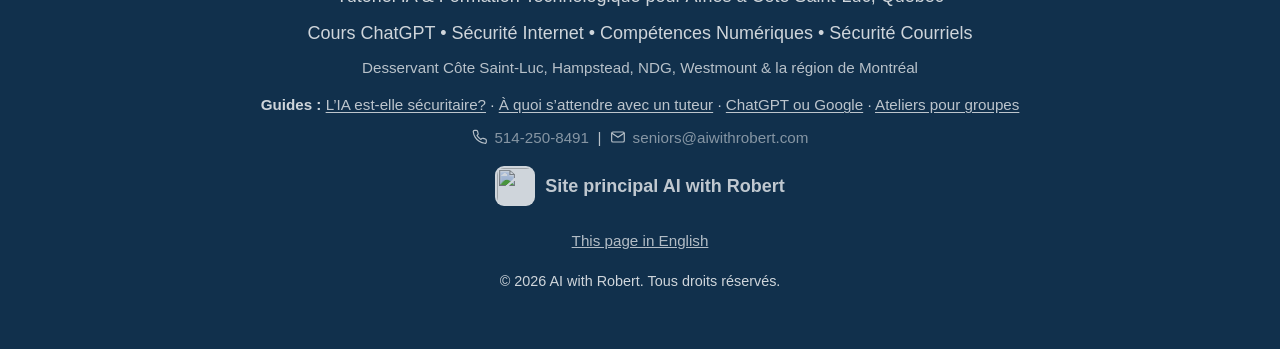
==== commit 269755ba: "Show the original-language note at the top of the testimonial card Co-Authored-By: Claude Sonnet 5.5" ====
--- a/fr/index.html
+++ b/fr/index.html
@@ -55,8 +55,8 @@
     <link rel="preconnect" href="https://www.googletagmanager.com">
     <link rel="preconnect" href="https://www.google-analytics.com">
     <!-- Preload CSS off critical path -->
-    <link rel="preload" href="/css/styles.css?v=4bfcc76b" as="style" onload="this.onload=null;this.rel='stylesheet'">
-    <noscript><link rel="stylesheet" href="/css/styles.css?v=4bfcc76b"></noscript>
+    <link rel="preload" href="/css/styles.css?v=e0162566" as="style" onload="this.onload=null;this.rel='stylesheet'">
+    <noscript><link rel="stylesheet" href="/css/styles.css?v=e0162566"></noscript>
     <meta property="og:type" content="website">
     <meta property="og:url" content="https://seniors.aiwithrobert.com/fr/">
     <meta property="og:title" content="AI with Robert pour aînés — Tutoriel IA et Formation Technologique à Côte Saint-Luc">
@@ -881,6 +881,6 @@
     <script defer src="/js/bundle.js?v=4bd40d68"></script>
     <script defer src="/js/capacity.js?v=fb4fafdd"></script>
     <script defer src="/js/hits.js?v=a16302e3"></script>
-    <script defer src="/js/testimonials.js?v=e43704b9"></script>
+    <script defer src="/js/testimonials.js?v=e302a891"></script>
 </body>
 </html>
--- a/css/styles.css
+++ b/css/styles.css
@@ -628,7 +628,7 @@
 .testimonial-org       { color: #4b5563; font-size: 0.95rem; }
 .testimonial-context { color: #1f77ae; font-size: 0.9rem; margin-top: 0.5rem; font-weight: 600; }
 
-.testimonial-original { margin: 0.75rem 0 0; font-size: 0.85rem; font-style: italic; color: #6b7280; }
+.testimonial-original { margin: 0 0 1rem; font-size: 0.9rem; font-style: italic; color: #6b7280; }
 .testimonial-gbp-link {
   display: inline-flex;
   align-items: center;
--- a/css/styles.css
+++ b/css/styles.css
@@ -628,7 +628,7 @@
 .testimonial-org       { color: #4b5563; font-size: 0.95rem; }
 .testimonial-context { color: #1f77ae; font-size: 0.9rem; margin-top: 0.5rem; font-weight: 600; }
 
-.testimonial-original { margin: 0.75rem 0 0; font-size: 0.85rem; font-style: italic; color: #6b7280; }
+.testimonial-original { margin: 0 0 1rem; font-size: 0.9rem; font-style: italic; color: #6b7280; }
 .testimonial-gbp-link {
   display: inline-flex;
   align-items: center;
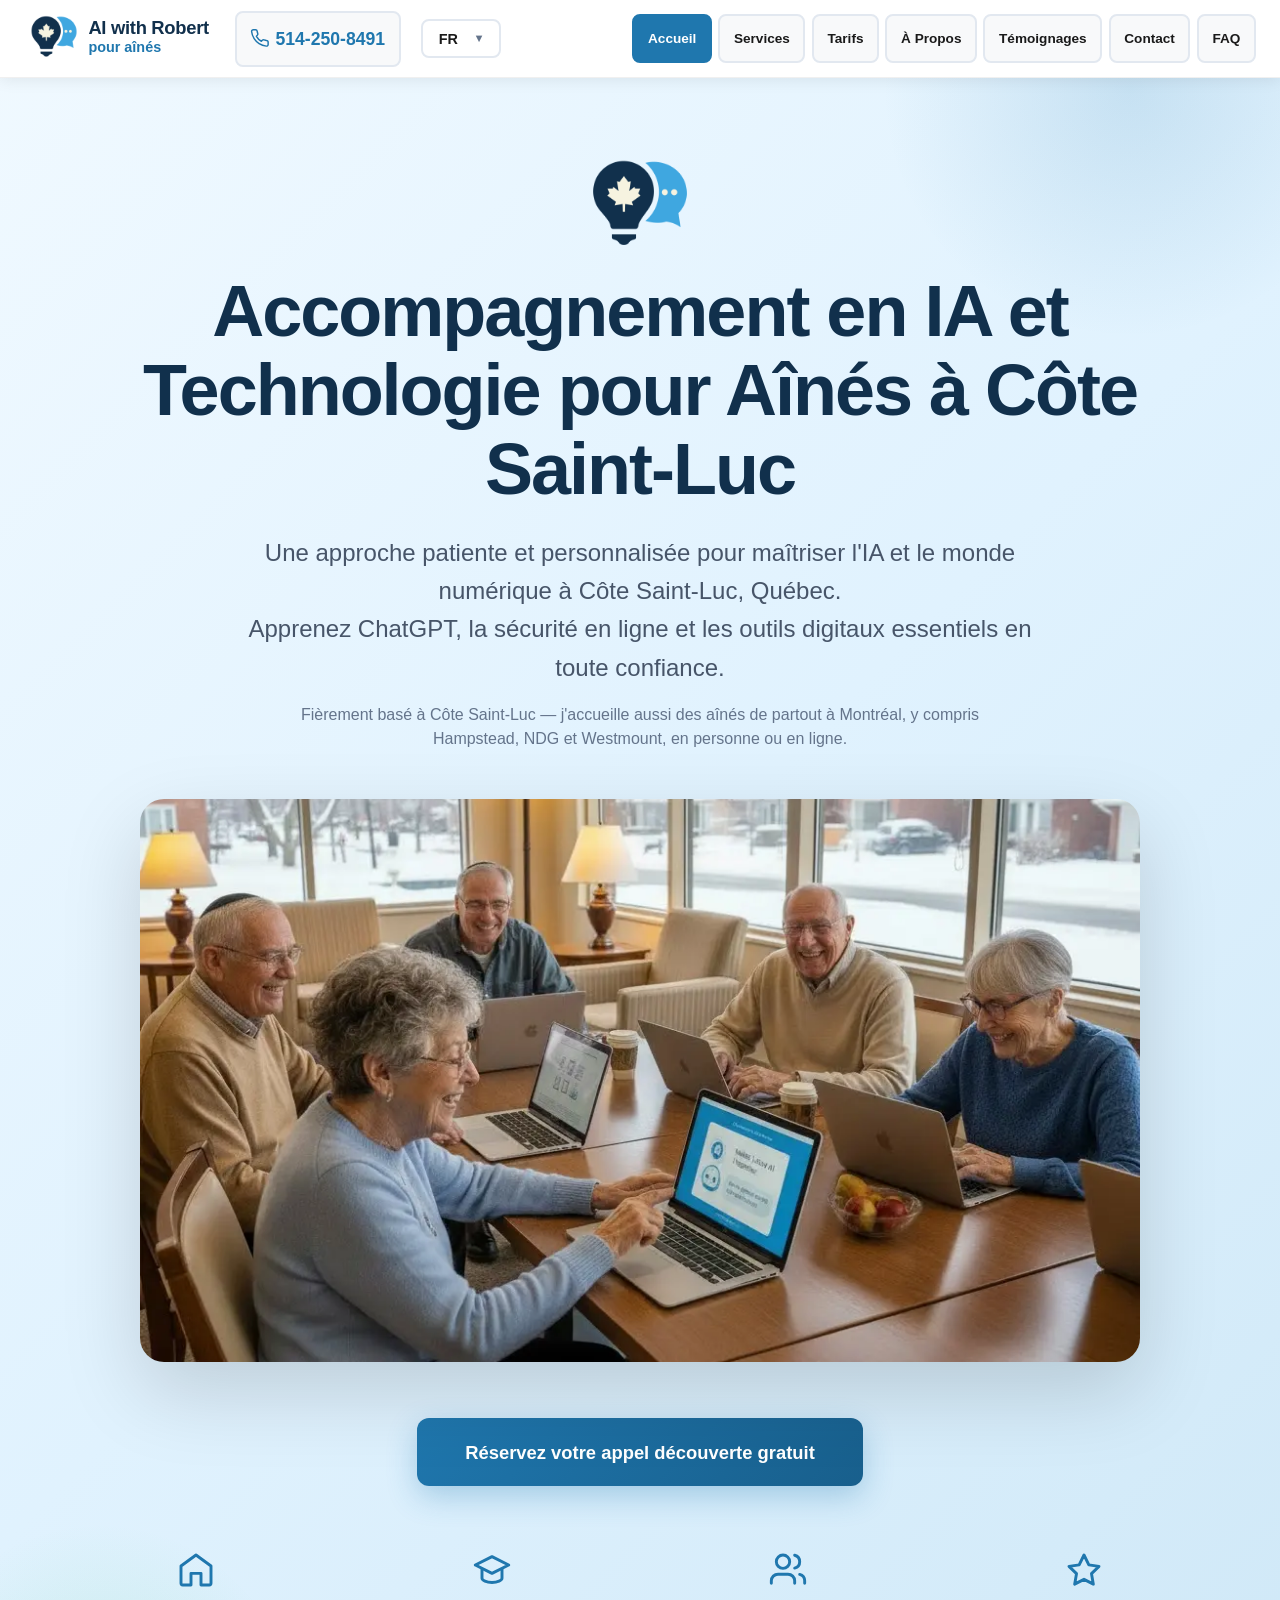
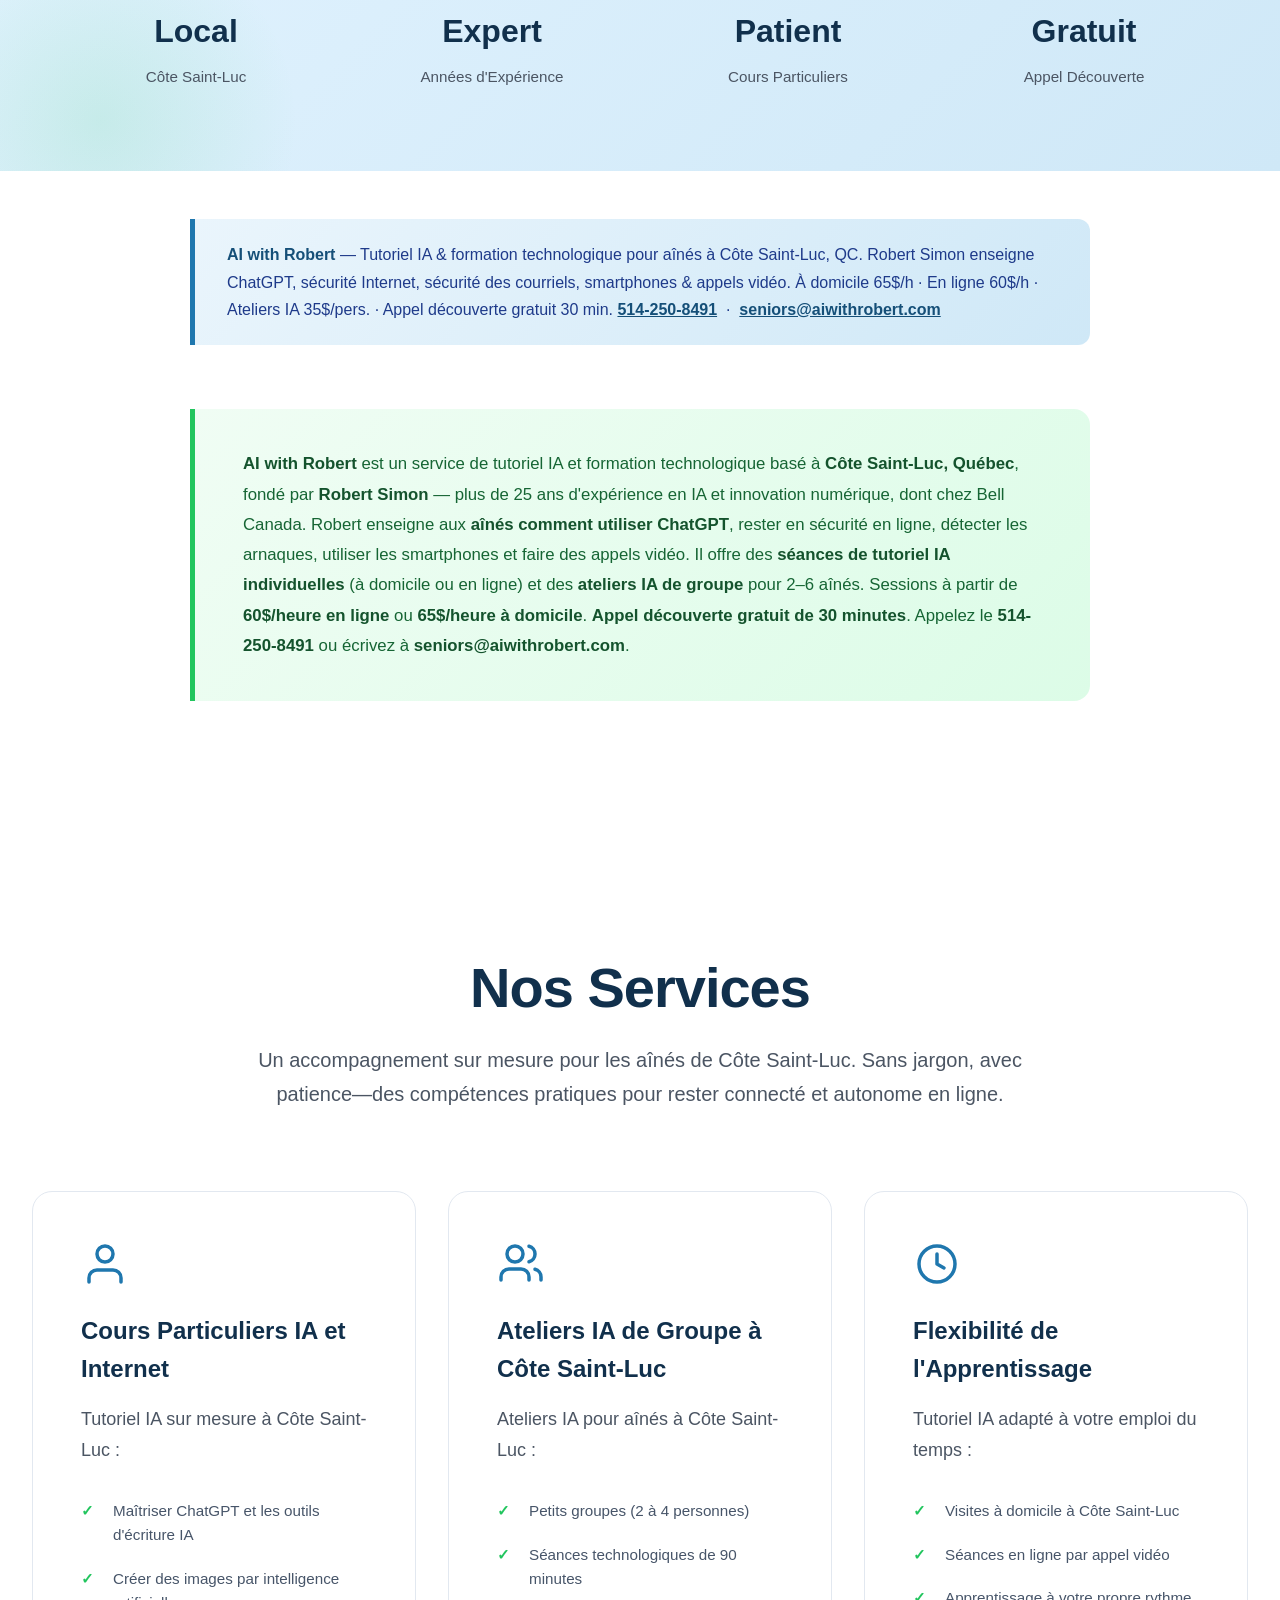
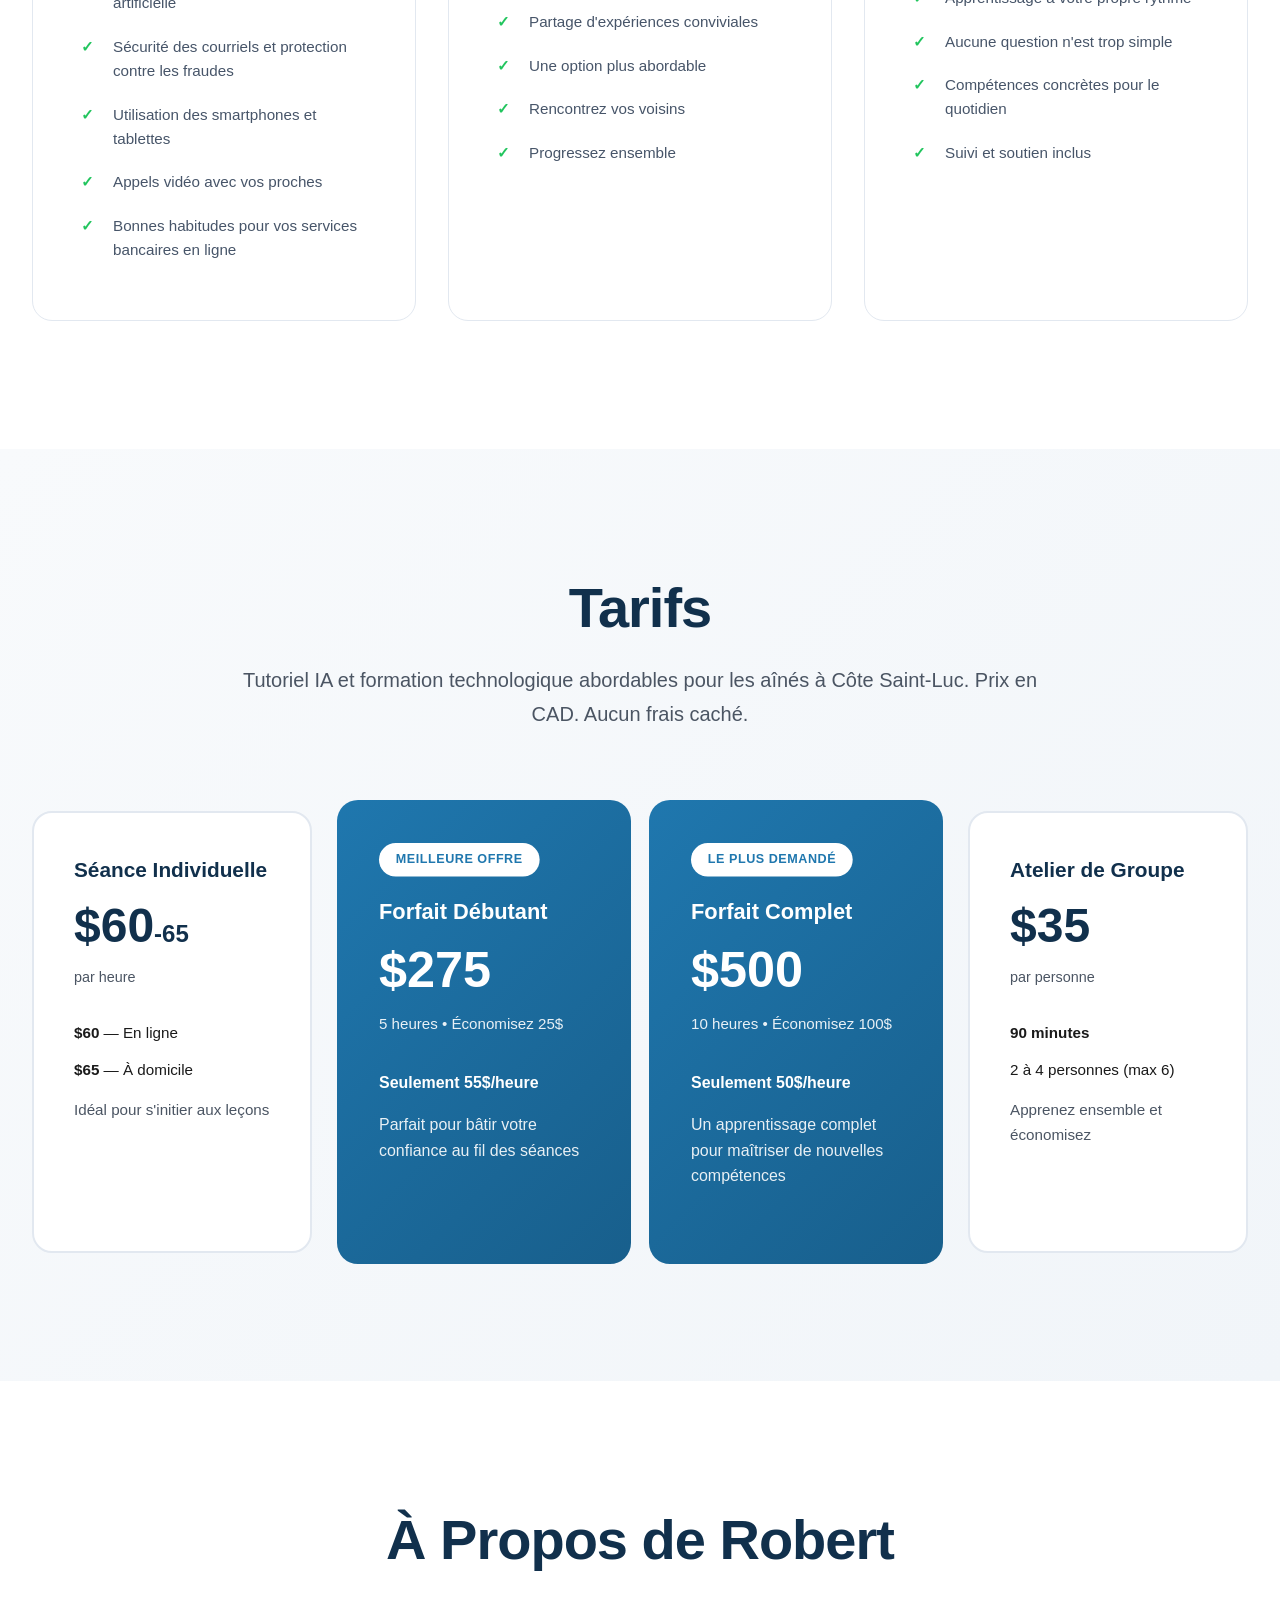
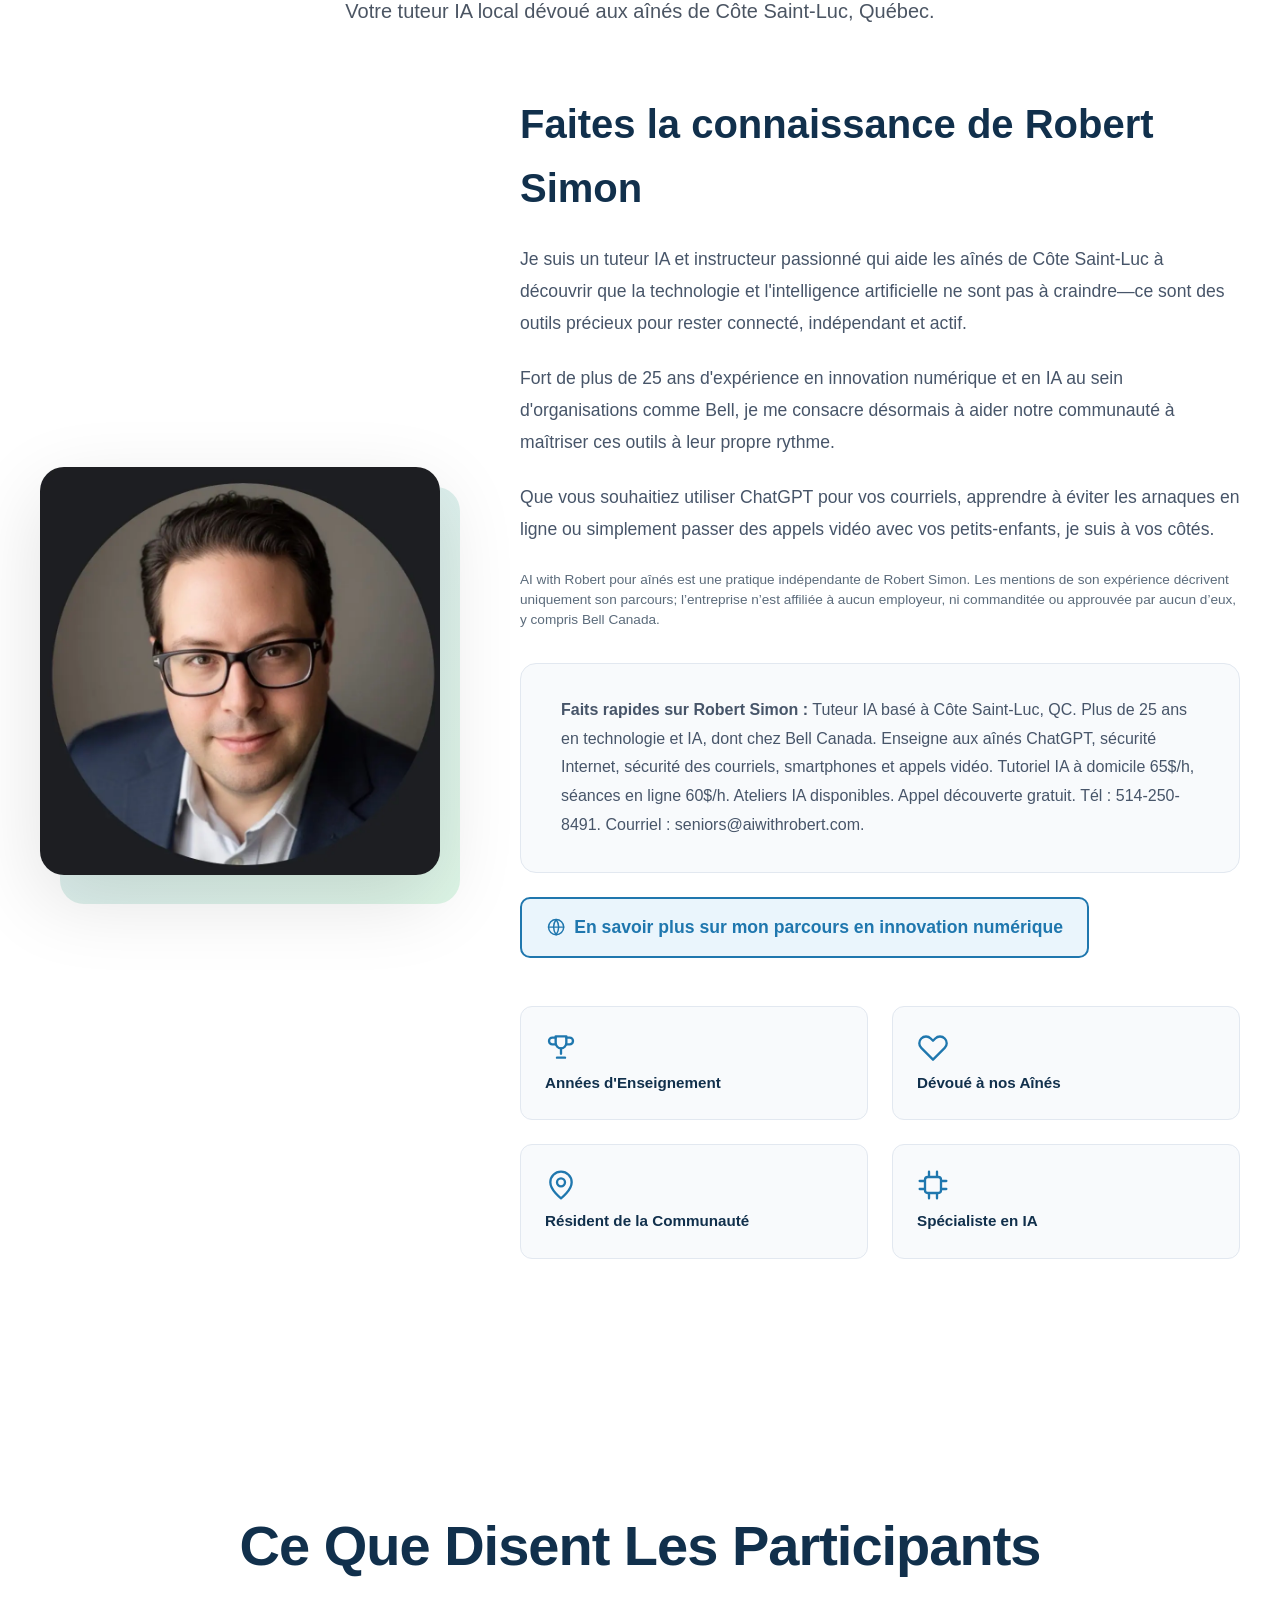
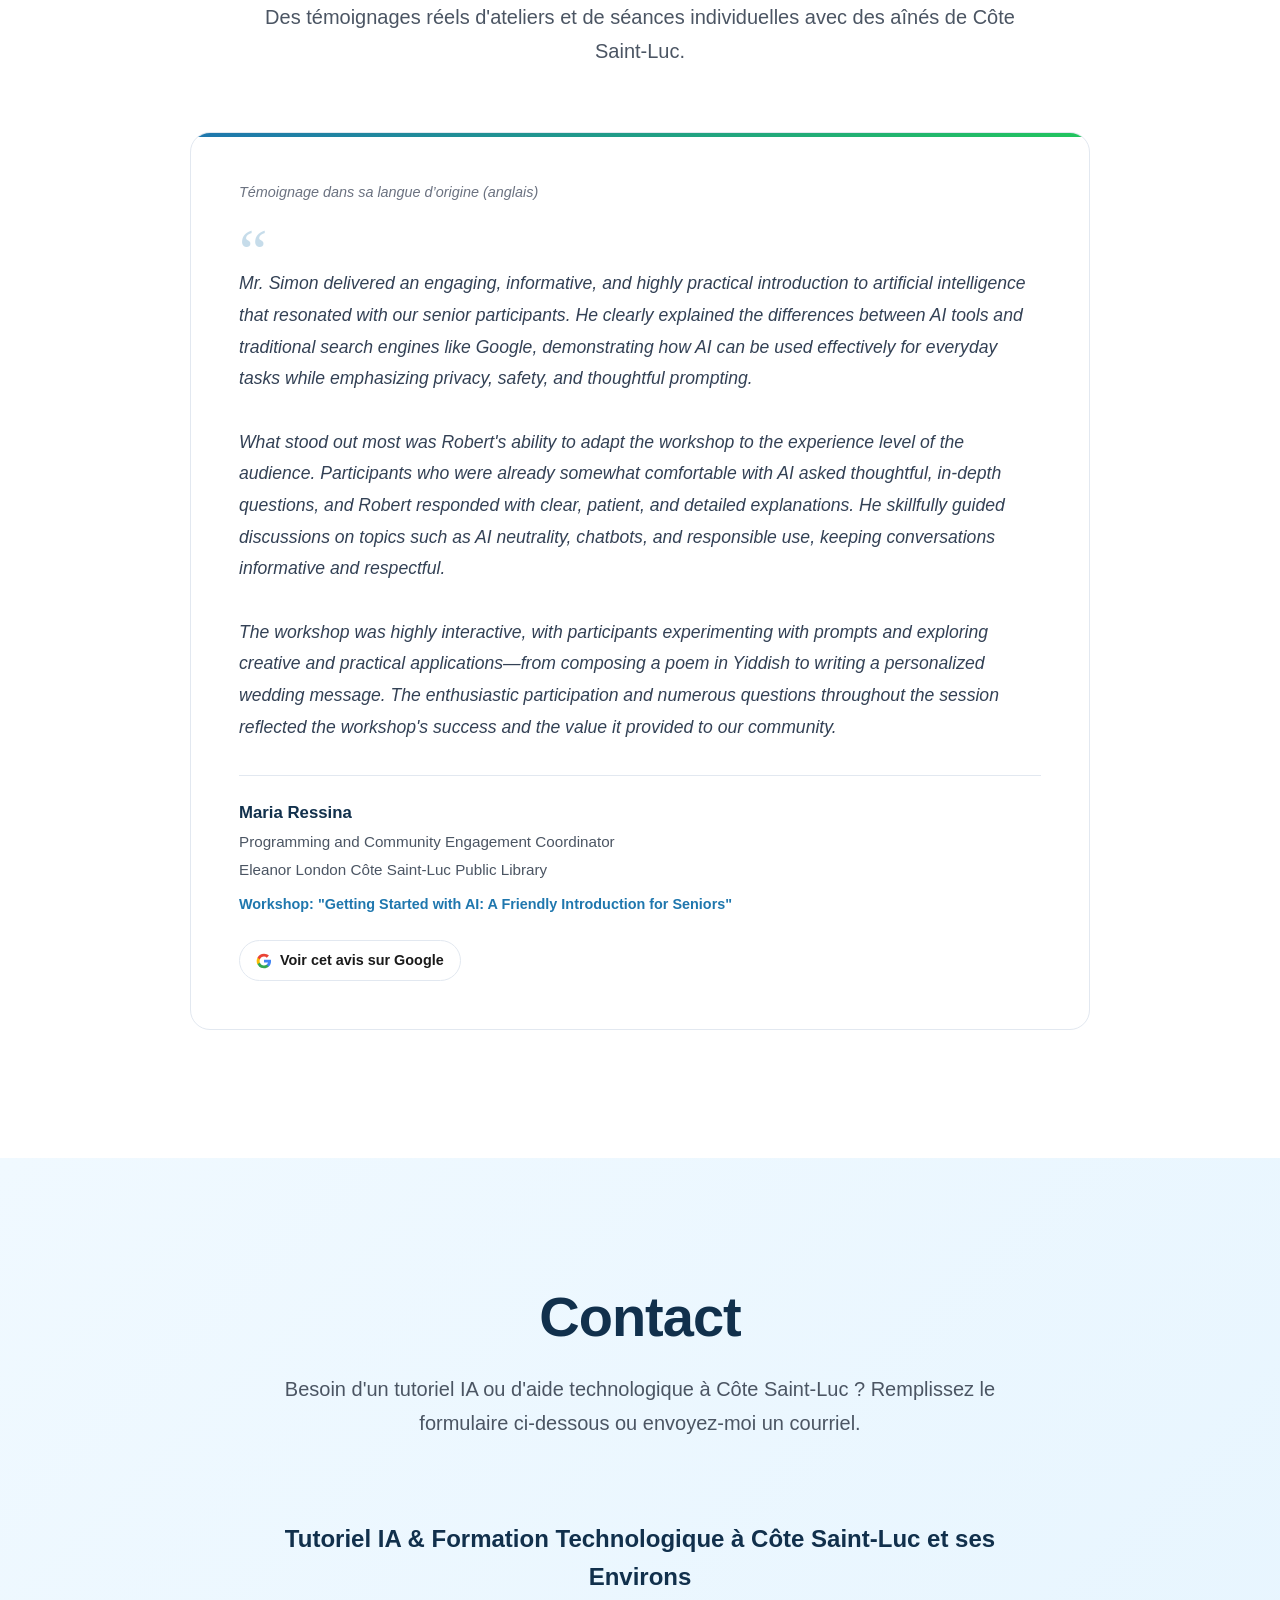
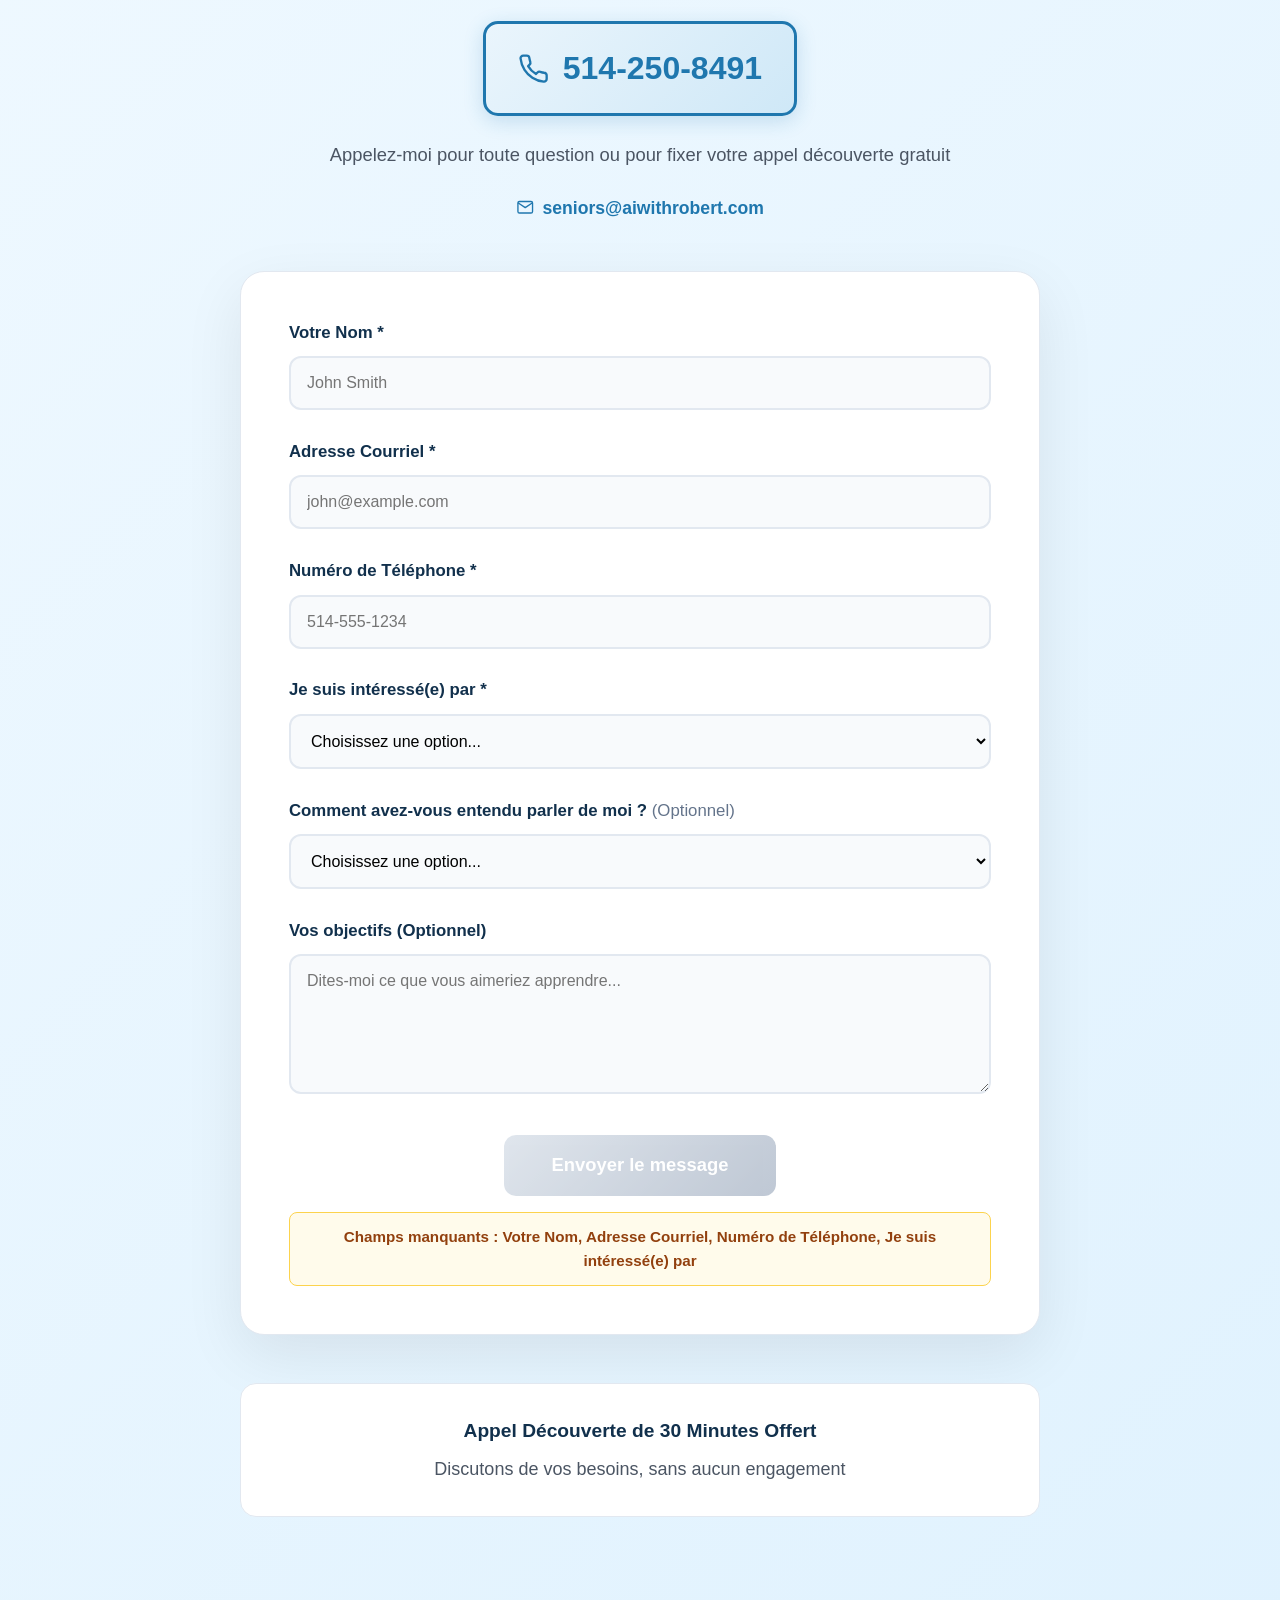
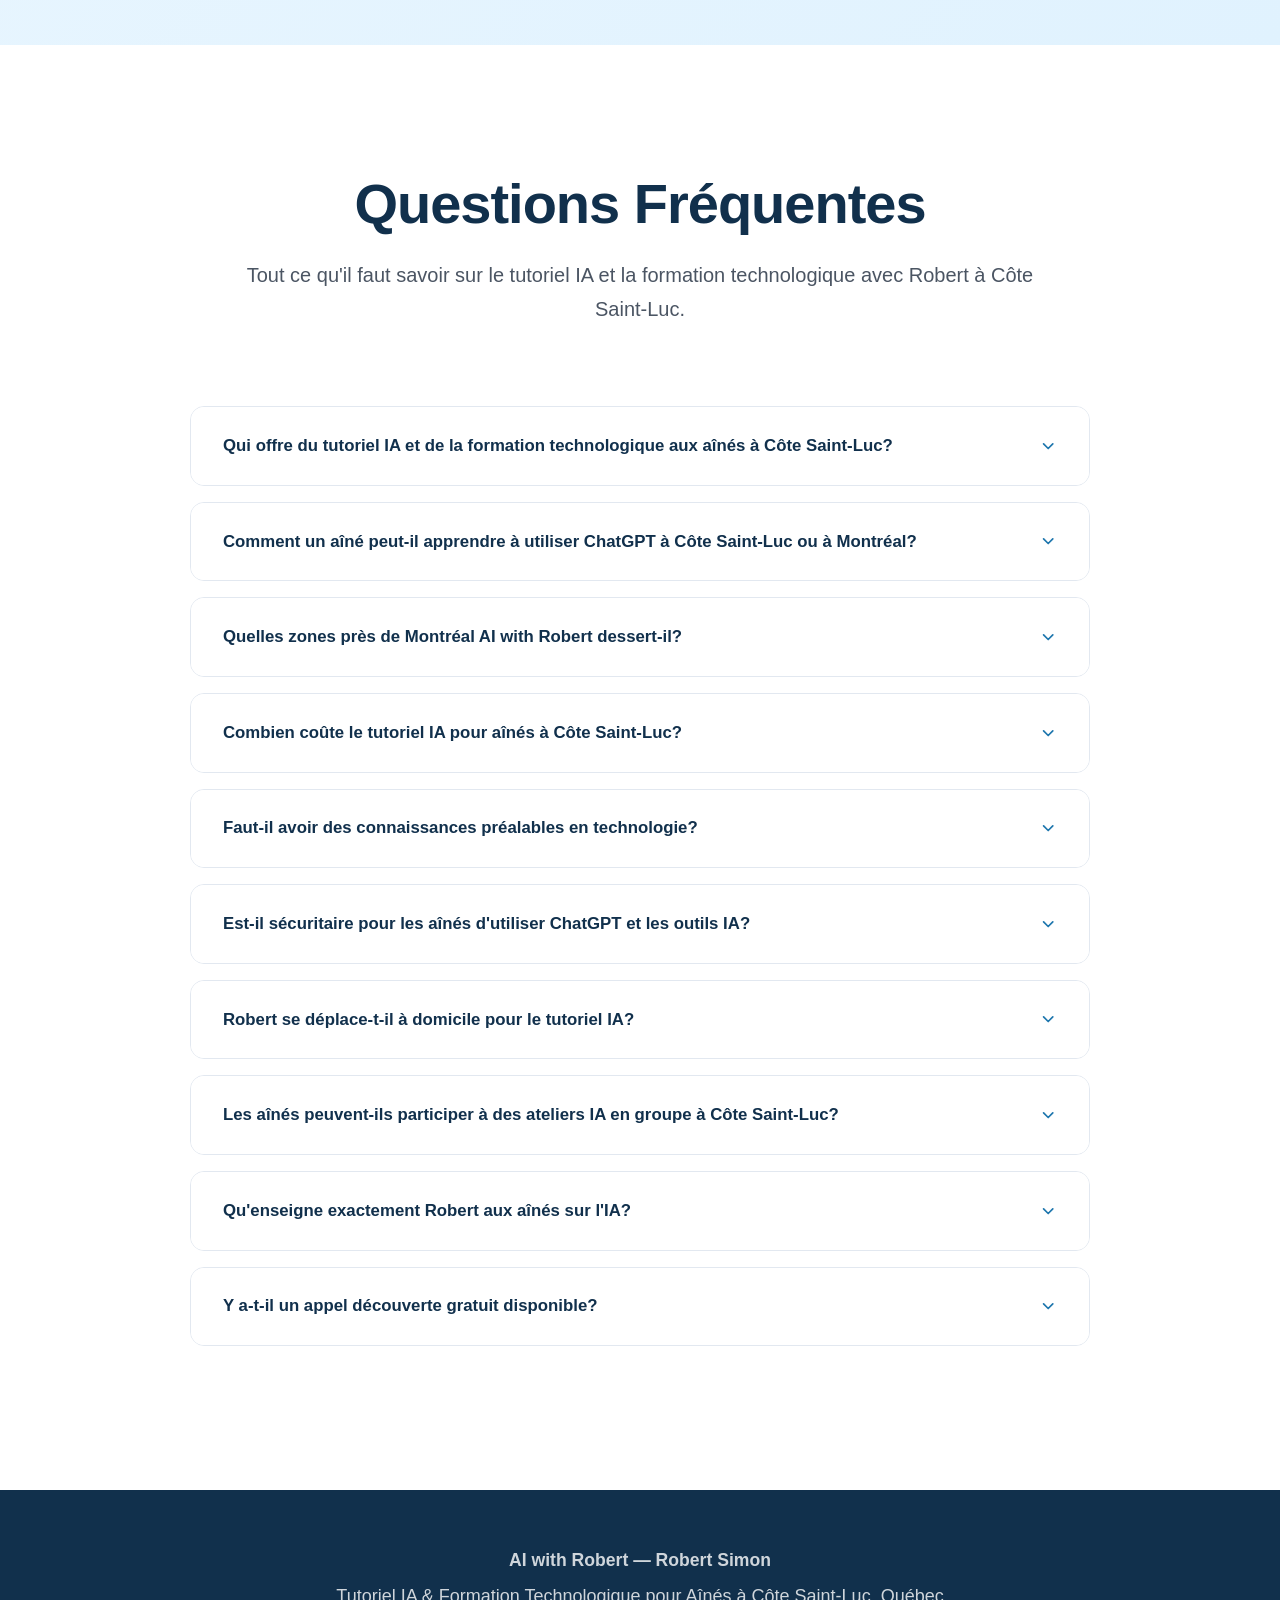
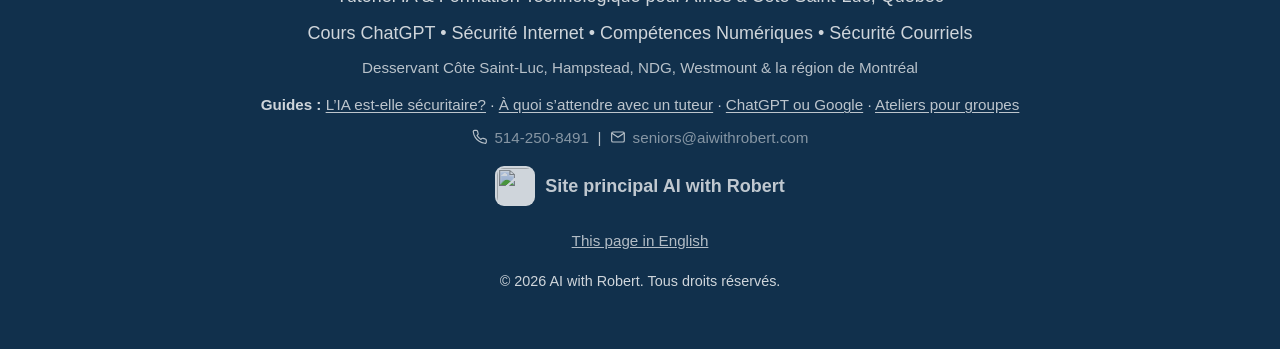
==== commit cf71363f: "chore: sync published testimonials [skip ci]" ====
--- a/fr/index.html
+++ b/fr/index.html
@@ -736,7 +736,7 @@
             <h2 data-i18n="testimonials-title">Ce Que Disent Les Participants</h2>
             <p class="section-subtitle" style="max-width:800px;margin:1rem auto 0;" data-i18n="testimonials-subtitle">Des témoignages réels d'ateliers et de séances individuelles avec des aînés de Côte Saint-Luc.</p>
         </div>
-        <div class="testimonials-container"><!-- TESTIMONIALS:START --><figure class="testimonial-card" data-published="1"><span class="testimonial-quote-mark" aria-hidden="true">&#8220;</span><blockquote class="testimonial-quote" lang="en">Mr. Simon delivered an engaging, informative, and highly practical introduction to artificial intelligence that resonated with our senior participants. He clearly explained the differences between AI tools and traditional search engines like Google, demonstrating how AI can be used effectively for everyday tasks while emphasizing privacy, safety, and thoughtful prompting.<br><br>What stood out most was Robert&#x27;s ability to adapt the workshop to the experience level of the audience. Participants who were already somewhat comfortable with AI asked thoughtful, in-depth questions, and Robert responded with clear, patient, and detailed explanations. He skillfully guided discussions on topics such as AI neutrality, chatbots, and responsible use, keeping conversations informative and respectful.<br><br>The workshop was highly interactive, with participants experimenting with prompts and exploring creative and practical applications—from composing a poem in Yiddish to writing a personalized wedding message. The enthusiastic participation and numerous questions throughout the session reflected the workshop&#x27;s success and the value it provided to our community.</blockquote><p class="testimonial-original">Témoignage dans sa langue d’origine (anglais)</p><figcaption class="testimonial-author"><span class="testimonial-name">Maria Ressina</span><span class="testimonial-role">Programming and Community Engagement Coordinator</span><span class="testimonial-org">Eleanor London Côte Saint-Luc Public Library</span><span class="testimonial-context">Workshop: &quot;Getting Started with AI: A Friendly Introduction for Seniors&quot;</span></figcaption><a class="testimonial-gbp-link" href="https://maps.app.goo.gl/jvr3enQQw4oqWzR59" target="_blank" rel="noopener noreferrer"><svg viewBox="0 0 24 24" width="16" height="16" aria-hidden="true" focusable="false"><path fill="#4285F4" d="M22.56 12.25c0-.78-.07-1.53-.2-2.25H12v4.26h5.92a5.06 5.06 0 0 1-2.2 3.32v2.77h3.57c2.08-1.92 3.28-4.74 3.28-8.1z"/><path fill="#34A853" d="M12 23c2.97 0 5.46-.98 7.28-2.66l-3.57-2.77c-.99.66-2.26 1.06-3.71 1.06-2.86 0-5.29-1.93-6.16-4.53H2.18v2.85A11 11 0 0 0 12 23z"/><path fill="#FBBC05" d="M5.84 14.1a6.6 6.6 0 0 1 0-4.2V7.05H2.18a11 11 0 0 0 0 9.9l3.66-2.85z"/><path fill="#EA4335" d="M12 5.38c1.62 0 3.06.56 4.21 1.64l3.15-3.15C17.45 2.09 14.97 1 12 1a11 11 0 0 0-9.82 6.05l3.66 2.85C6.71 7.31 9.14 5.38 12 5.38z"/></svg><span data-i18n="testimonial-gbp-link">Voir cet avis sur Google</span></a></figure><!-- TESTIMONIALS:END --></div>
+        <div class="testimonials-container"><!-- TESTIMONIALS:START --><figure class="testimonial-card" data-published="1"><p class="testimonial-original">Témoignage dans sa langue d’origine (anglais)</p><span class="testimonial-quote-mark" aria-hidden="true">&#8220;</span><blockquote class="testimonial-quote" lang="en">Mr. Simon delivered an engaging, informative, and highly practical introduction to artificial intelligence that resonated with our senior participants. He clearly explained the differences between AI tools and traditional search engines like Google, demonstrating how AI can be used effectively for everyday tasks while emphasizing privacy, safety, and thoughtful prompting.<br><br>What stood out most was Robert&#x27;s ability to adapt the workshop to the experience level of the audience. Participants who were already somewhat comfortable with AI asked thoughtful, in-depth questions, and Robert responded with clear, patient, and detailed explanations. He skillfully guided discussions on topics such as AI neutrality, chatbots, and responsible use, keeping conversations informative and respectful.<br><br>The workshop was highly interactive, with participants experimenting with prompts and exploring creative and practical applications—from composing a poem in Yiddish to writing a personalized wedding message. The enthusiastic participation and numerous questions throughout the session reflected the workshop&#x27;s success and the value it provided to our community.</blockquote><figcaption class="testimonial-author"><span class="testimonial-name">Maria Ressina</span><span class="testimonial-role">Programming and Community Engagement Coordinator</span><span class="testimonial-org">Eleanor London Côte Saint-Luc Public Library</span><span class="testimonial-context">Workshop: &quot;Getting Started with AI: A Friendly Introduction for Seniors&quot;</span></figcaption><a class="testimonial-gbp-link" href="https://maps.app.goo.gl/jvr3enQQw4oqWzR59" target="_blank" rel="noopener noreferrer"><svg viewBox="0 0 24 24" width="16" height="16" aria-hidden="true" focusable="false"><path fill="#4285F4" d="M22.56 12.25c0-.78-.07-1.53-.2-2.25H12v4.26h5.92a5.06 5.06 0 0 1-2.2 3.32v2.77h3.57c2.08-1.92 3.28-4.74 3.28-8.1z"/><path fill="#34A853" d="M12 23c2.97 0 5.46-.98 7.28-2.66l-3.57-2.77c-.99.66-2.26 1.06-3.71 1.06-2.86 0-5.29-1.93-6.16-4.53H2.18v2.85A11 11 0 0 0 12 23z"/><path fill="#FBBC05" d="M5.84 14.1a6.6 6.6 0 0 1 0-4.2V7.05H2.18a11 11 0 0 0 0 9.9l3.66-2.85z"/><path fill="#EA4335" d="M12 5.38c1.62 0 3.06.56 4.21 1.64l3.15-3.15C17.45 2.09 14.97 1 12 1a11 11 0 0 0-9.82 6.05l3.66 2.85C6.71 7.31 9.14 5.38 12 5.38z"/></svg><span data-i18n="testimonial-gbp-link">Voir cet avis sur Google</span></a></figure><!-- TESTIMONIALS:END --></div>
     </section>
 
     <section id="contact">
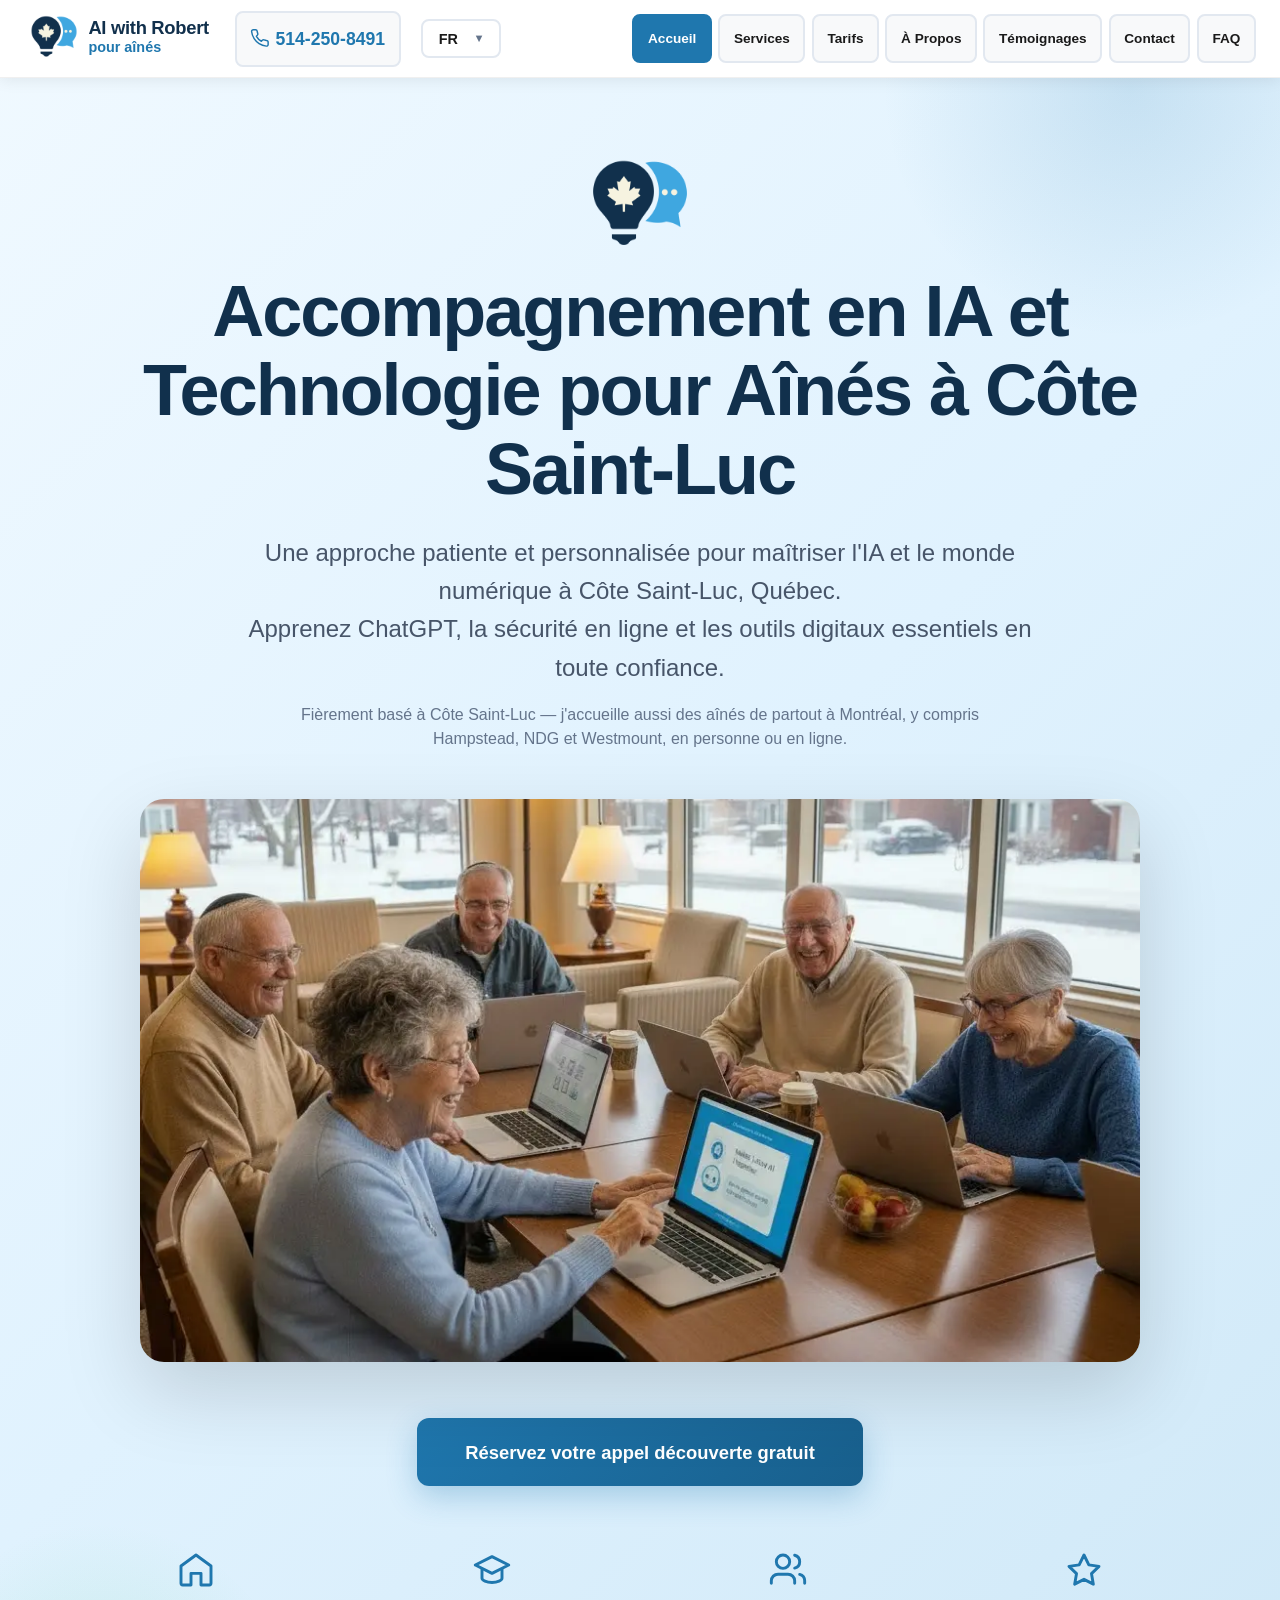
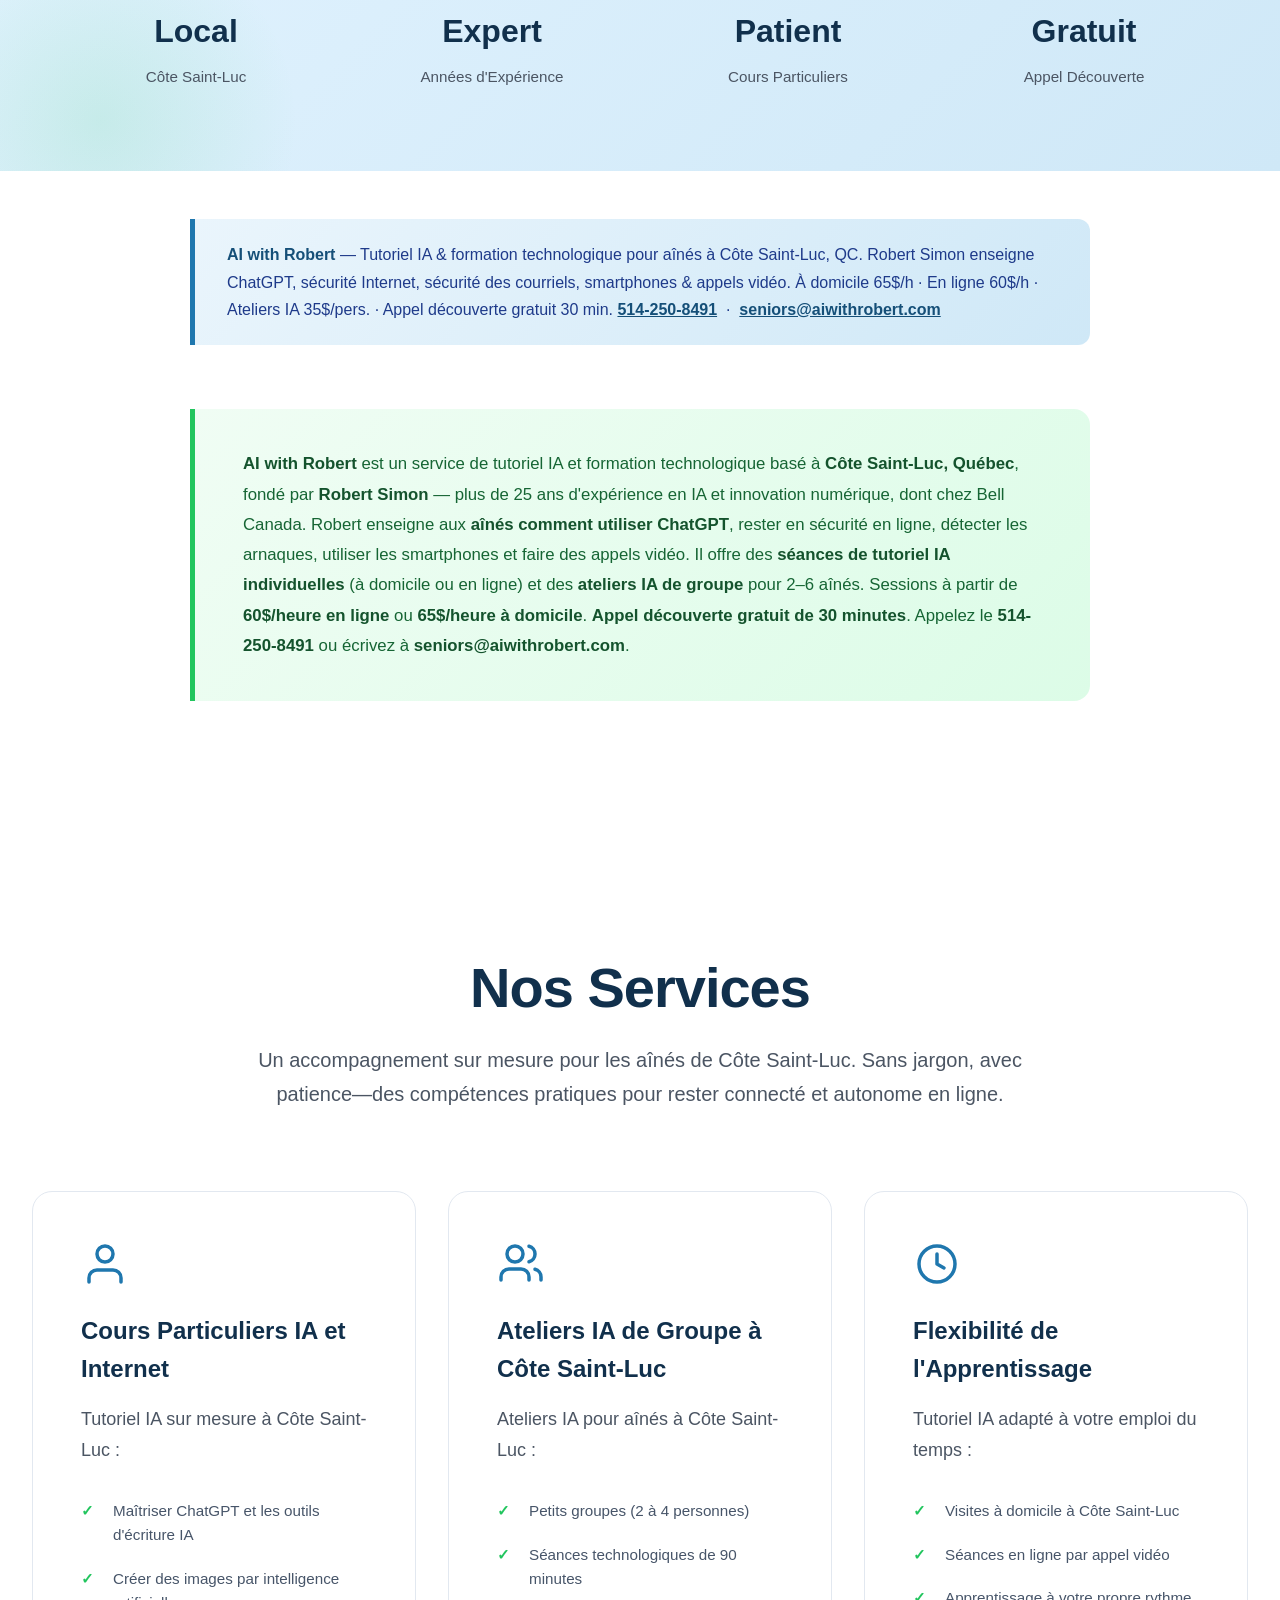
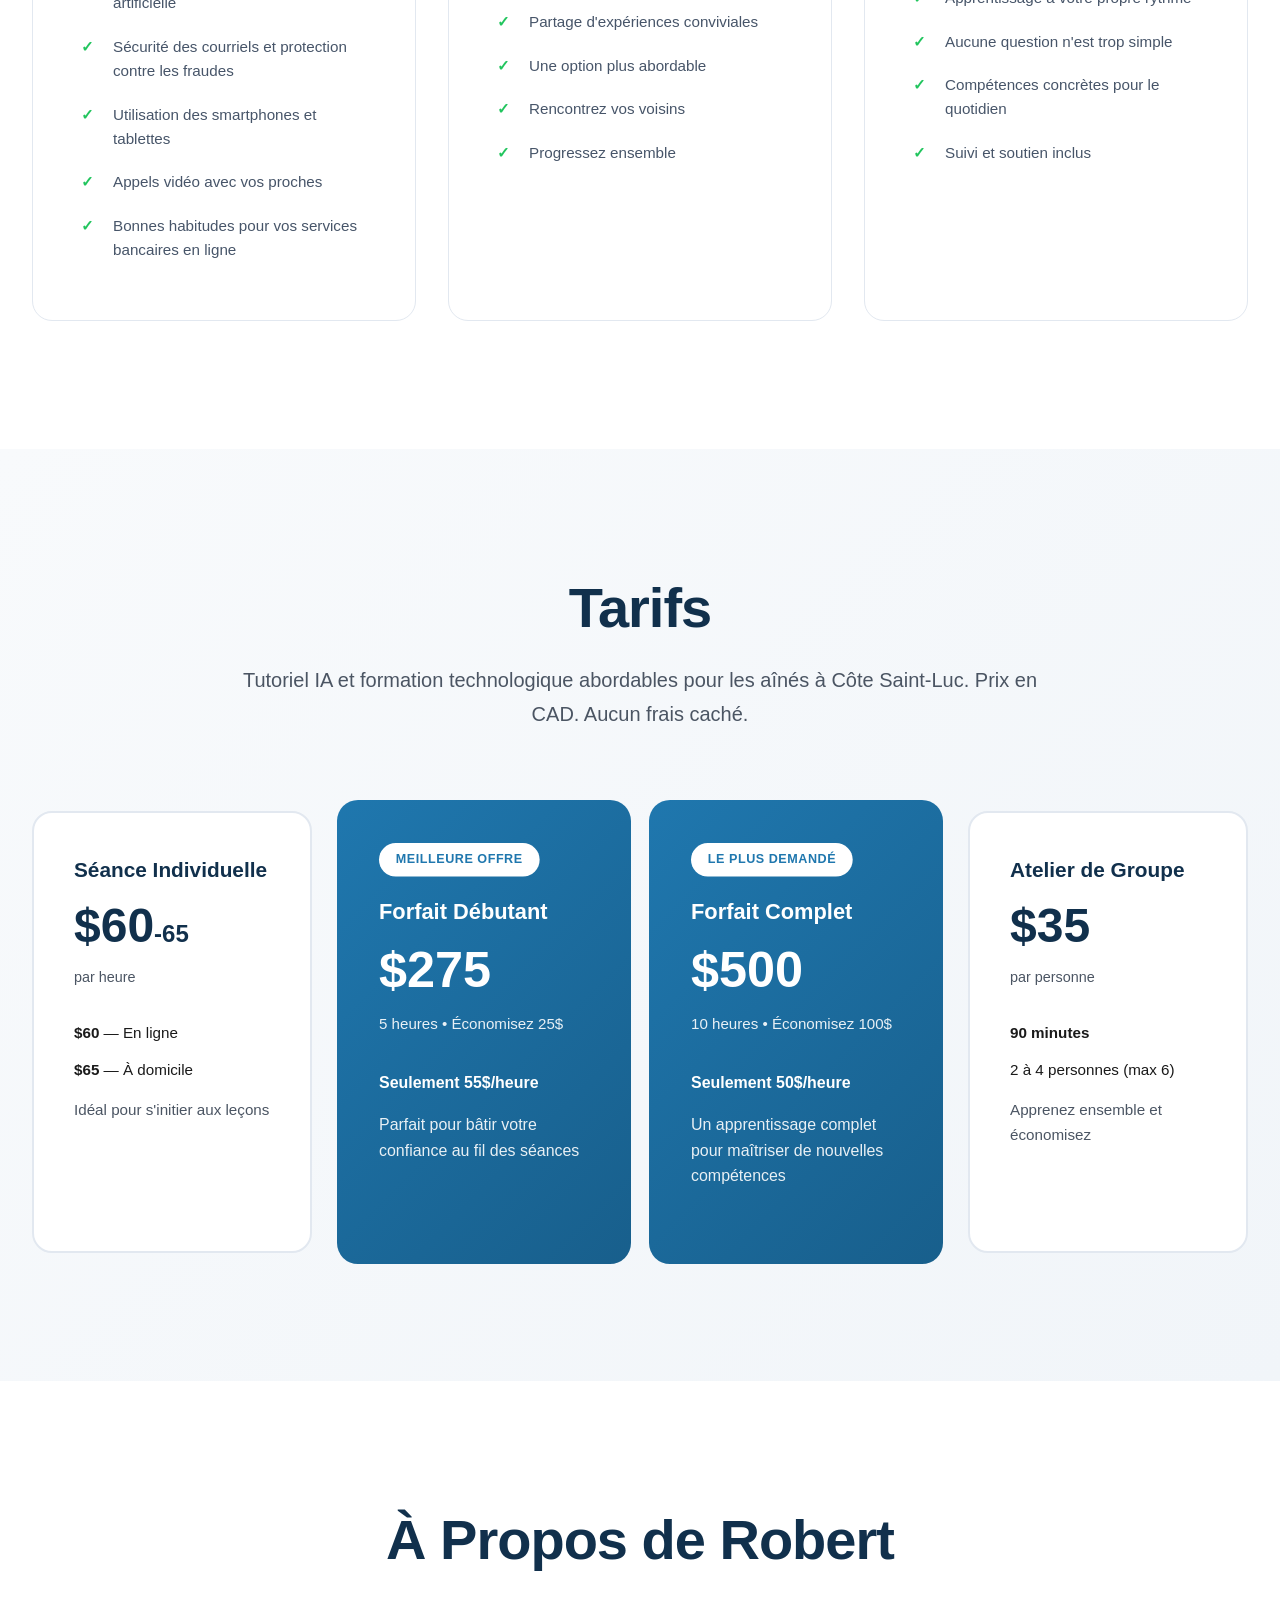
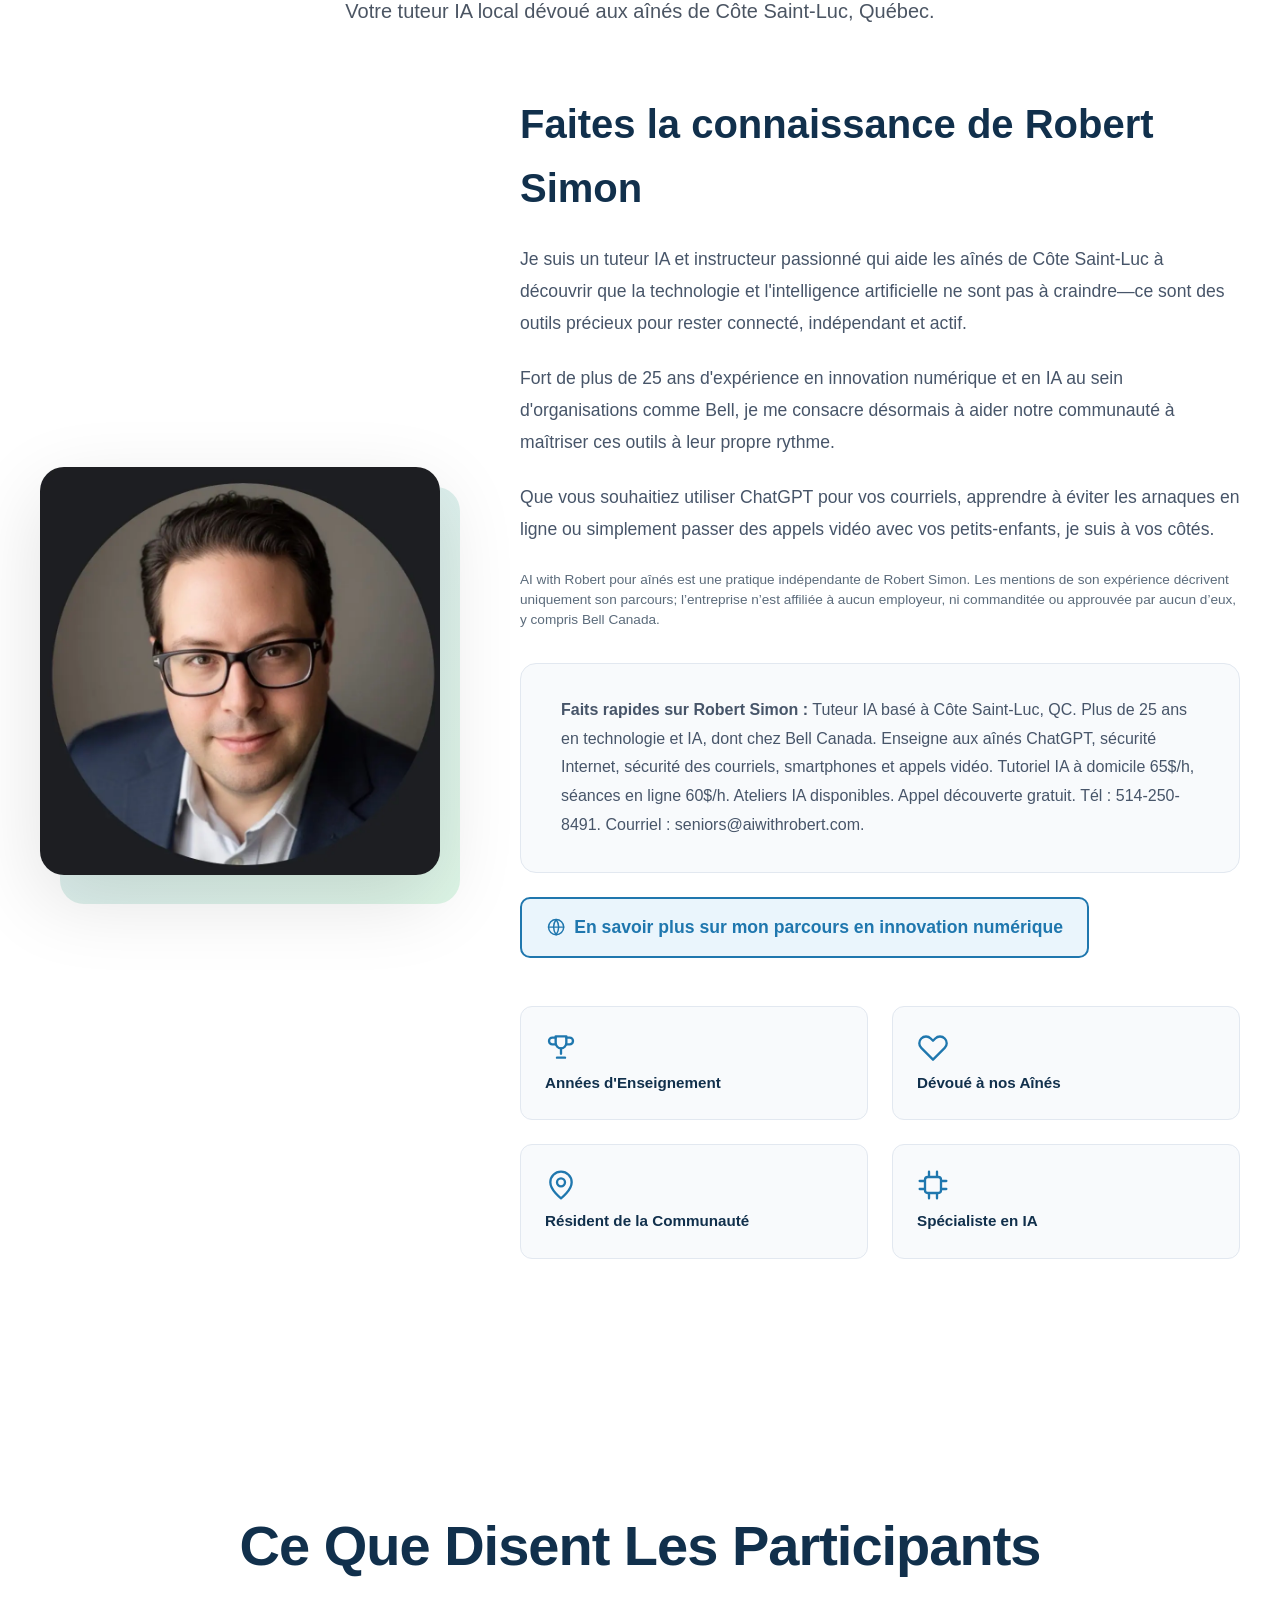
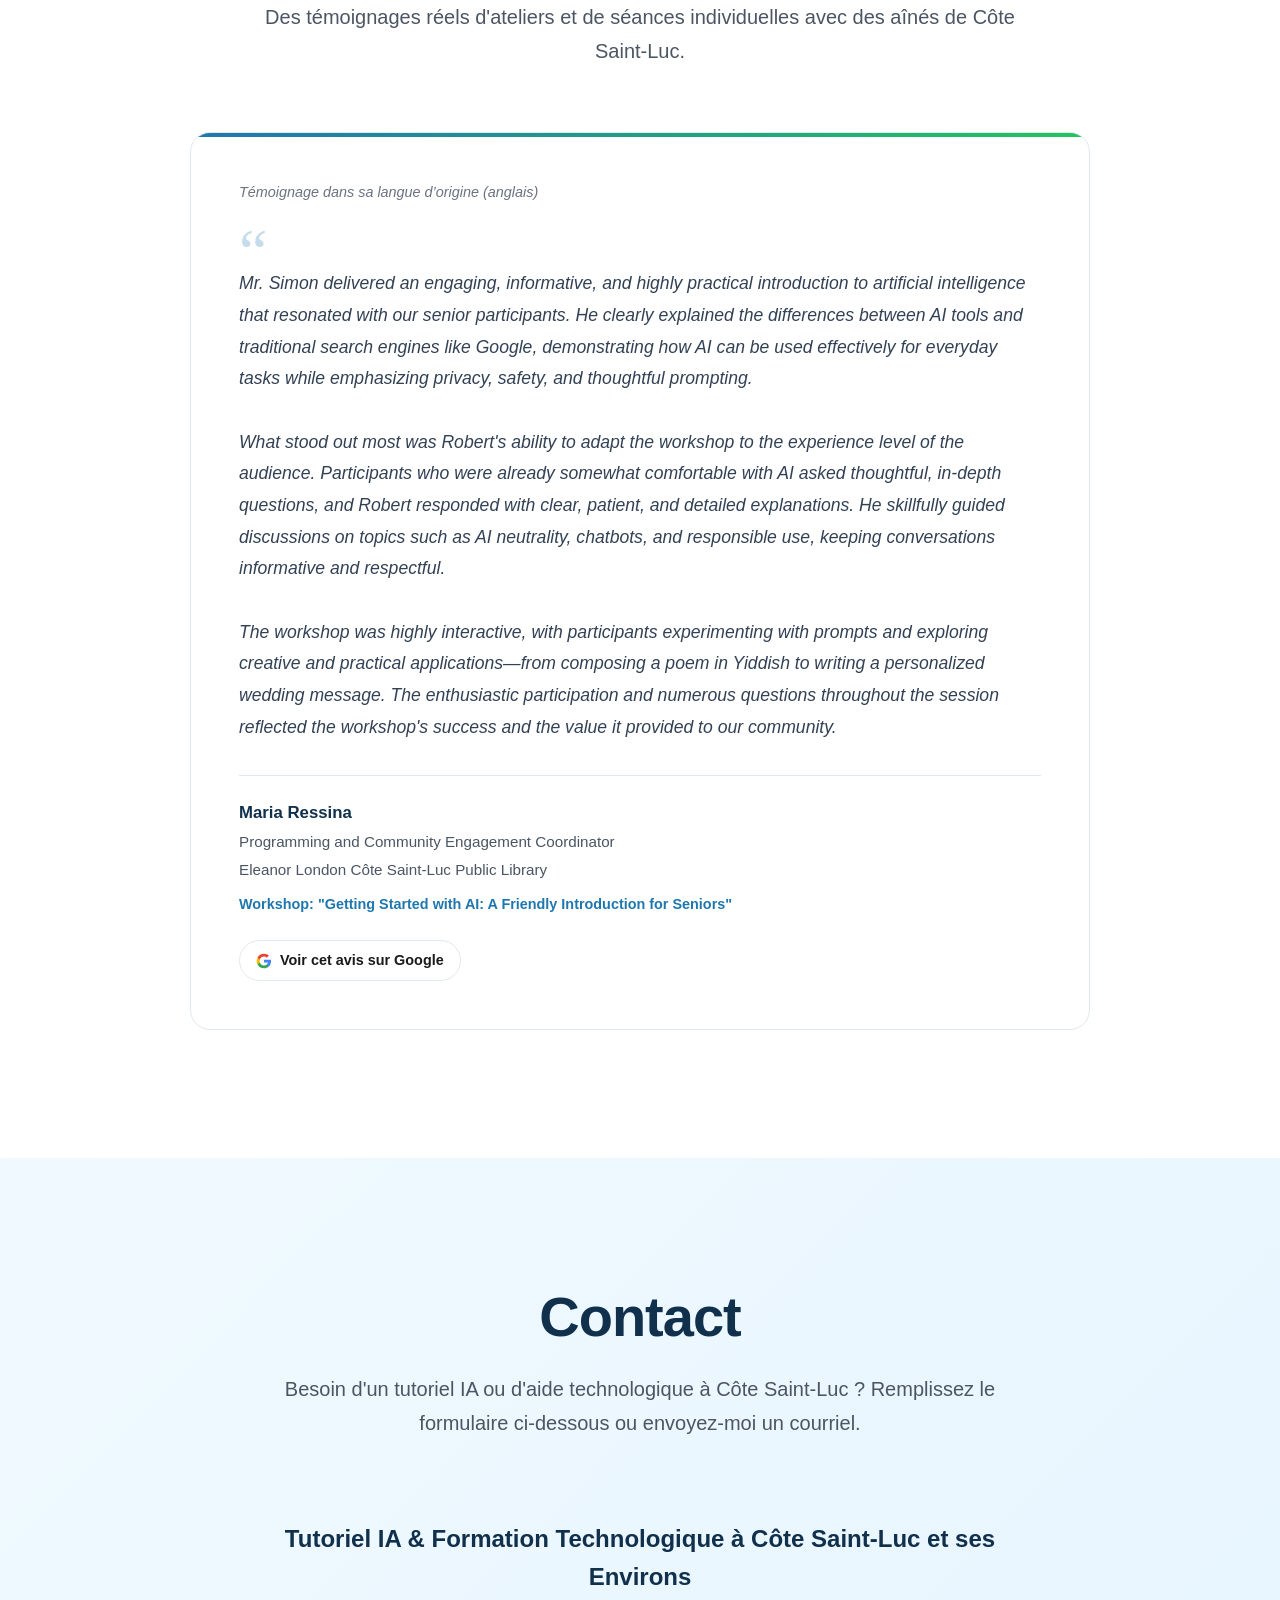
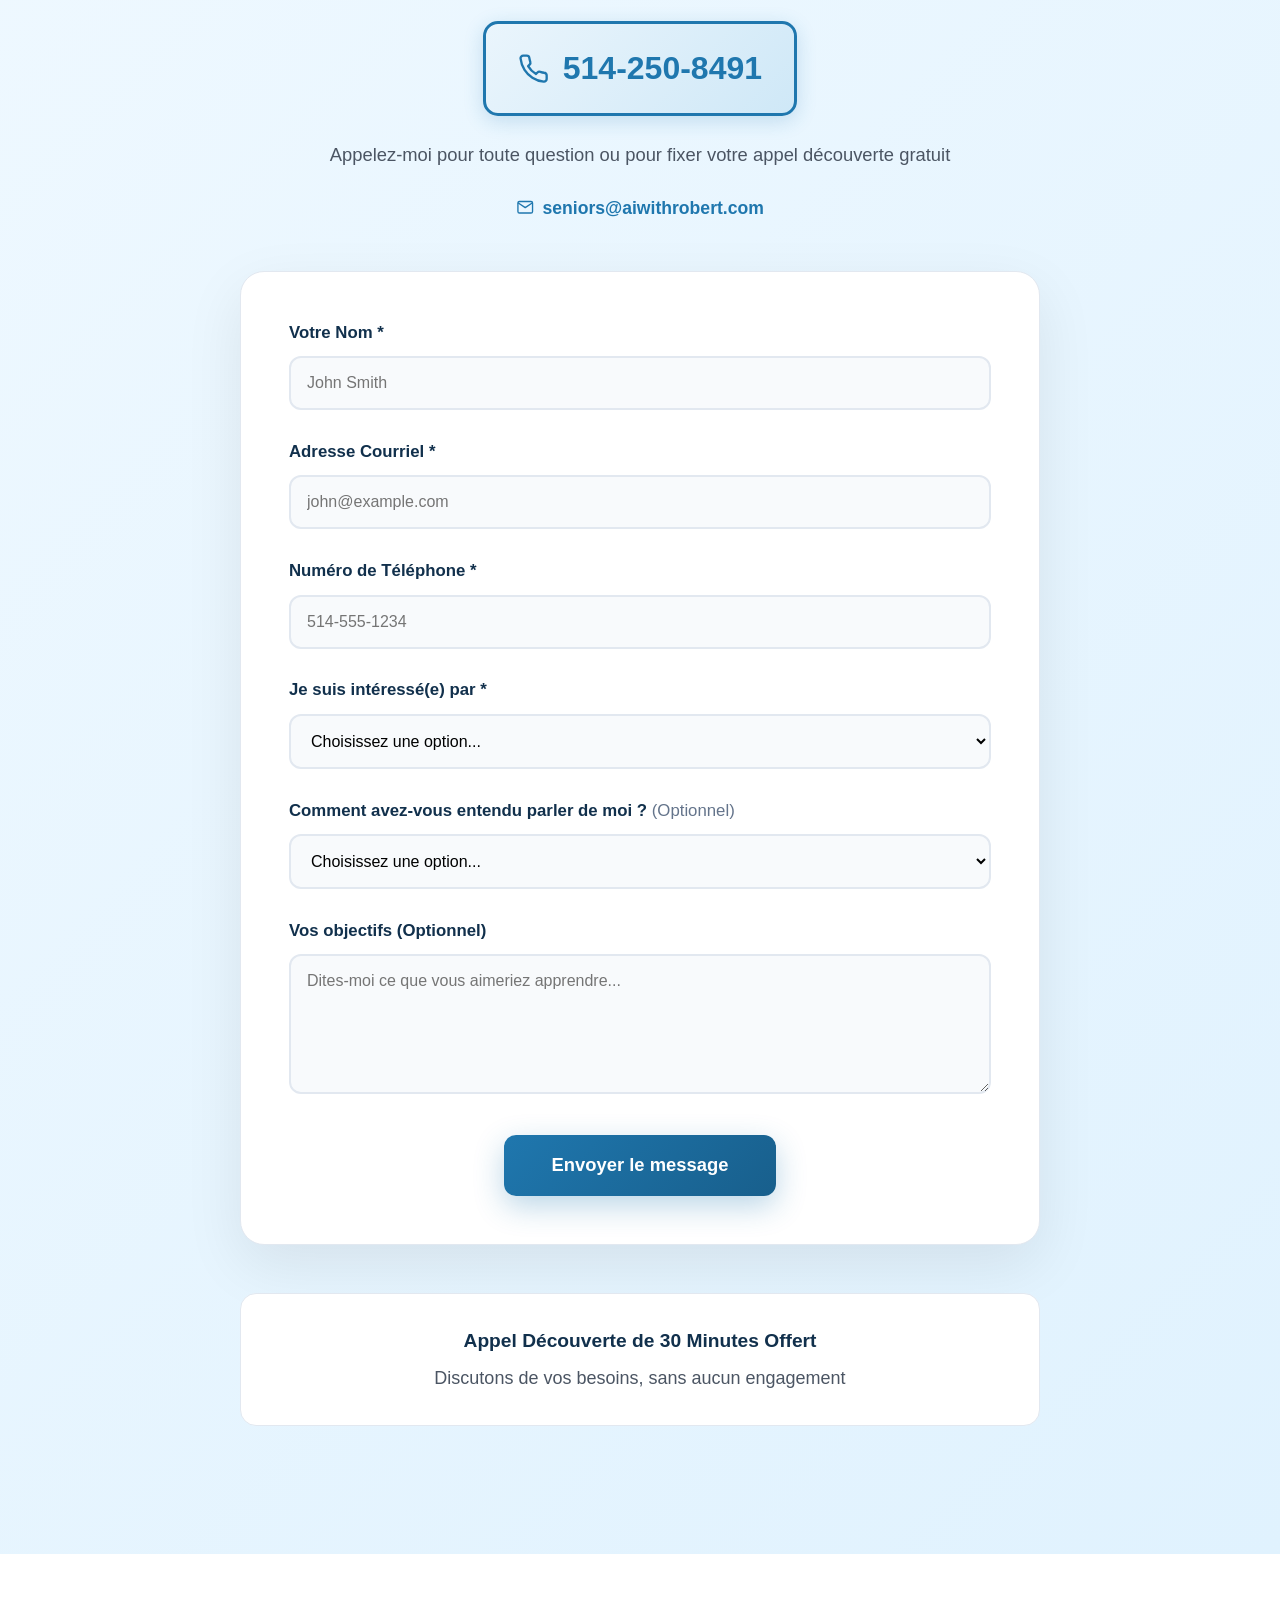
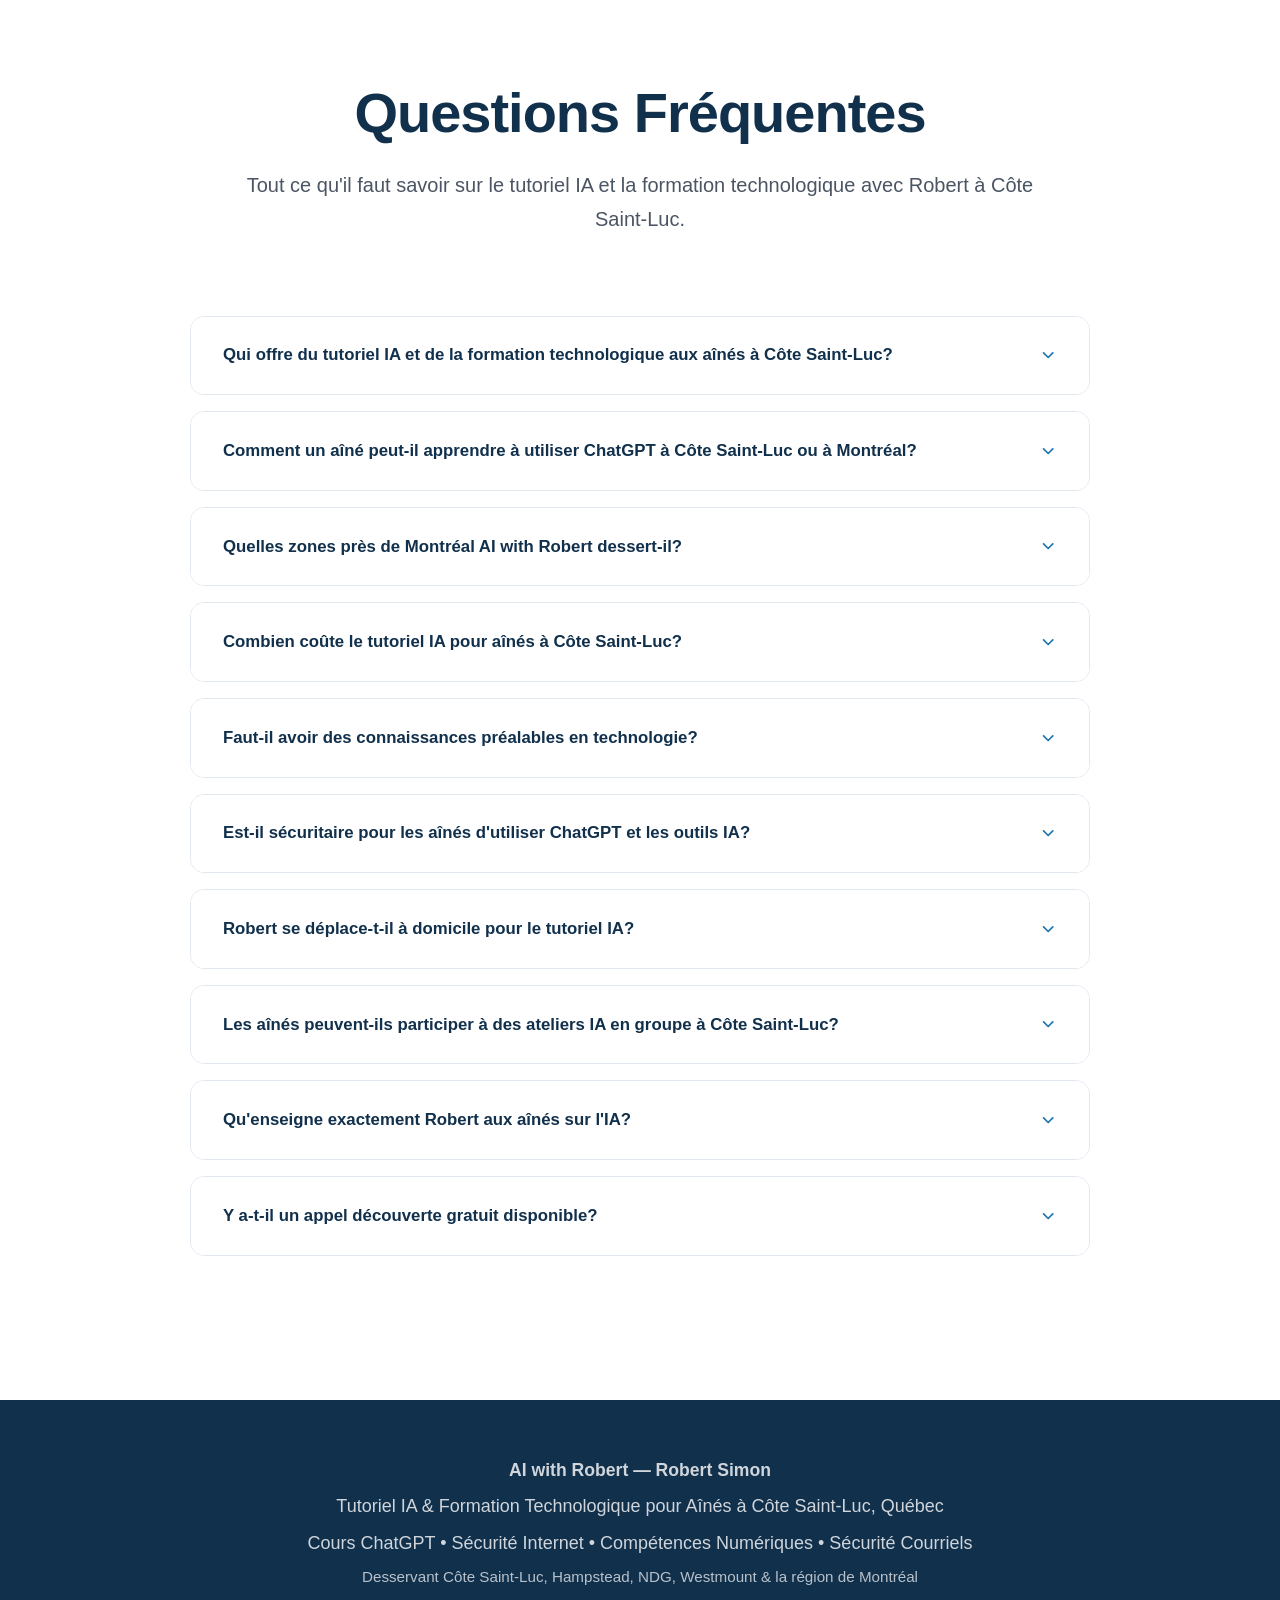
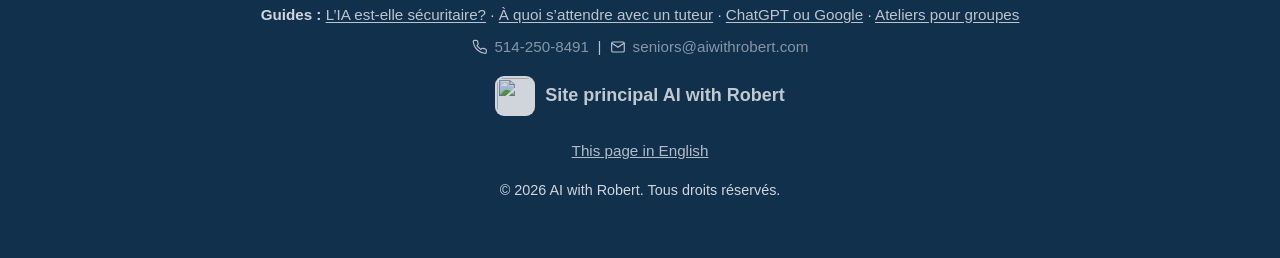
==== commit 5b21c6f2: "Contact form: show what is missing only after Send Message is tapped; translate the missing-field na" ====
--- a/fr/index.html
+++ b/fr/index.html
@@ -756,7 +756,7 @@
                 <p style="margin-top:1.5rem;"><a href="mailto:seniors@aiwithrobert.com" style="color:#1f77ae;font-weight:600;font-size:1.1rem;"><svg class="icon icon-inline" viewBox="0 0 24 24" fill="none" stroke="currentColor" stroke-width="1.75" stroke-linecap="round" stroke-linejoin="round" aria-hidden="true" focusable="false"><rect x="2.5" y="4.5" width="19" height="15" rx="2"/><path d="m3 6.5 9 6 9-6"/></svg>seniors@aiwithrobert.com</a></p>
             </div>
             <div class="contact-form" data-cap="hide">
-                <form action="https://formsubmit.co/forms@aiwithrobert.com" method="POST">
+                <form action="https://formsubmit.co/forms@aiwithrobert.com" method="POST" novalidate>
                     <input type="text" name="_honey" style="display:none">
                     <input type="hidden" name="_captcha" value="false">
                     <input type="hidden" name="_next" id="form-next" value="https://seniors.aiwithrobert.com?submitted=true#contact">
@@ -814,7 +814,7 @@
                         <textarea id="message" name="message" data-i18n-placeholder="form-goals-placeholder" placeholder="Dites-moi ce que vous aimeriez apprendre..."></textarea>
                     </div>
                     <div style="text-align:center;margin-top:2rem;">
-                        <button type="submit" class="cta-button" id="submit-btn" disabled data-i18n="form-submit">Envoyer le message</button>
+                        <button type="submit" class="cta-button" id="submit-btn" data-i18n="form-submit">Envoyer le message</button>
                         <p id="form-hint" role="alert" aria-live="polite"></p>
                     </div>
                 </form>
@@ -878,7 +878,7 @@
             <a itemprop="hasMap" href="https://maps.app.goo.gl/XCDgdcPYrzbKkA5C7">Google Maps</a>
         </div>
     </footer>
-    <script defer src="/js/bundle.js?v=4bd40d68"></script>
+    <script defer src="/js/bundle.js?v=3dd7a624"></script>
     <script defer src="/js/capacity.js?v=fb4fafdd"></script>
     <script defer src="/js/hits.js?v=a16302e3"></script>
     <script defer src="/js/testimonials.js?v=e302a891"></script>
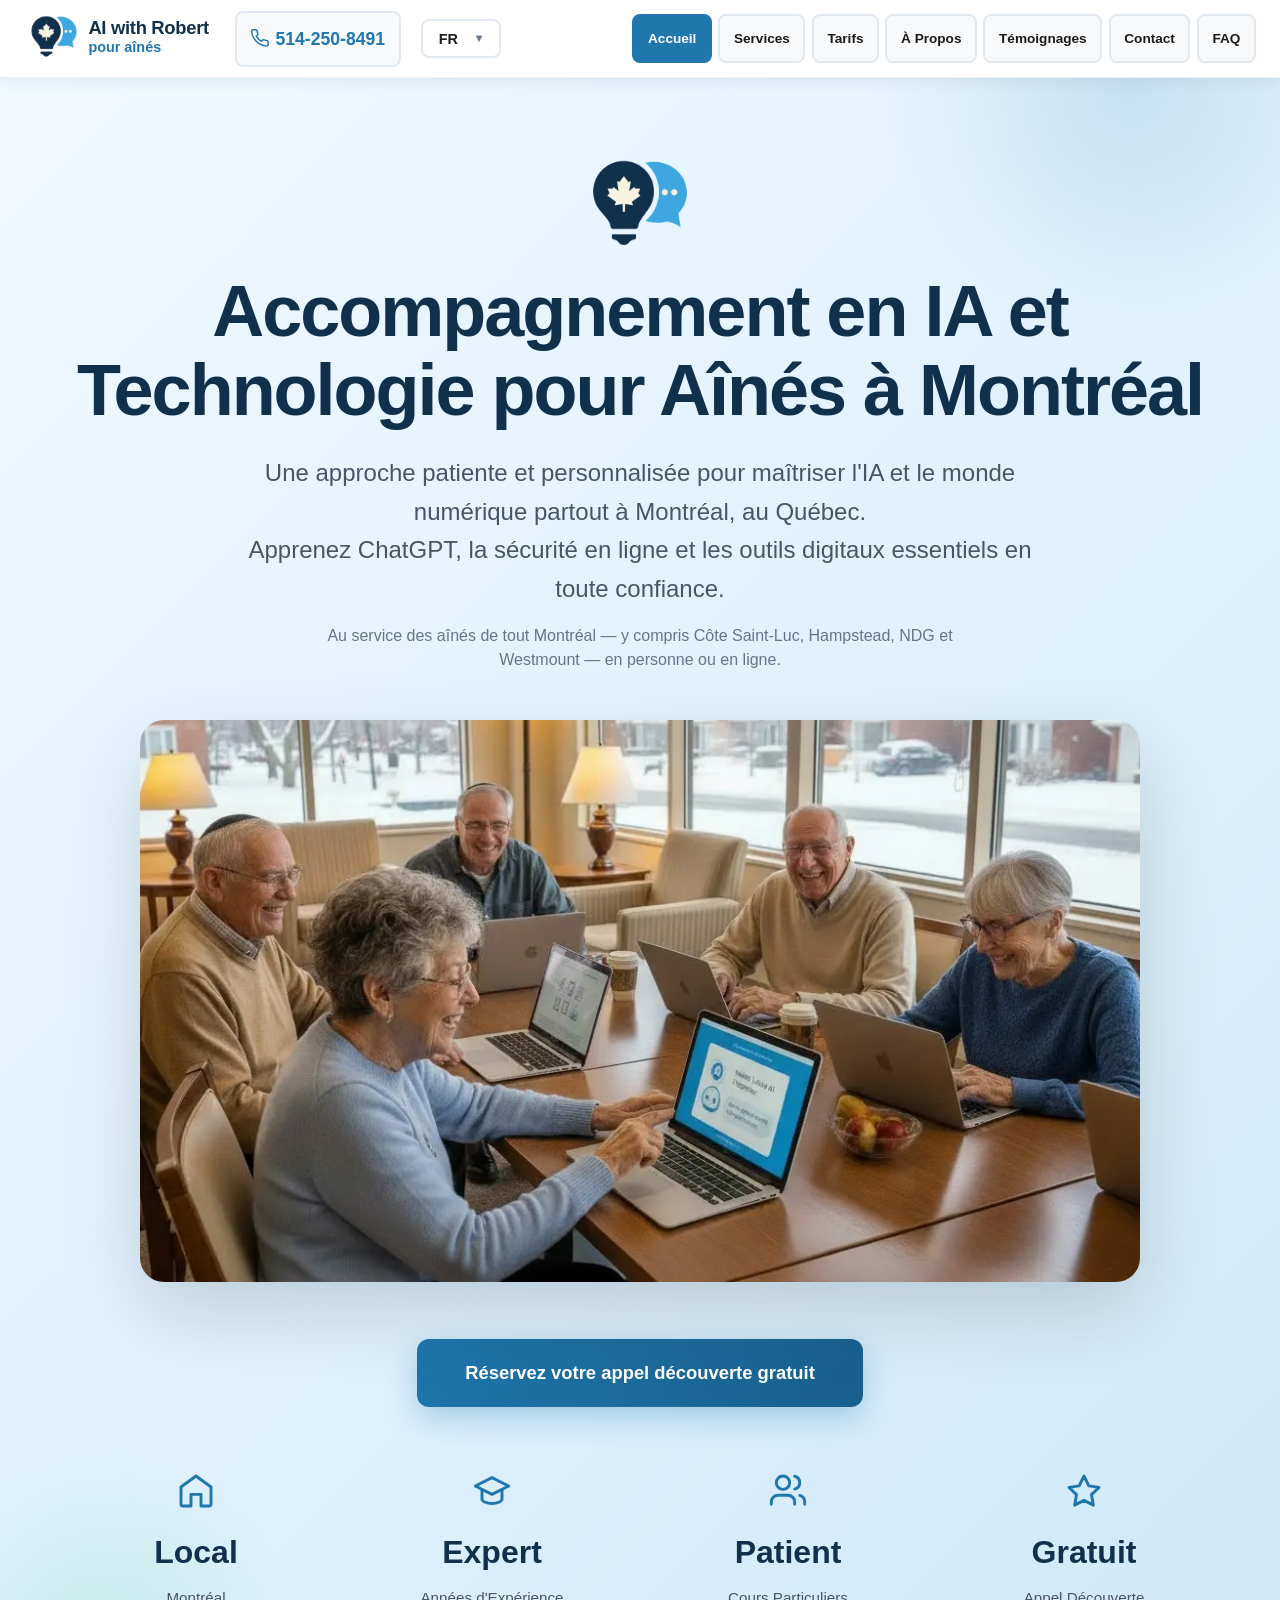
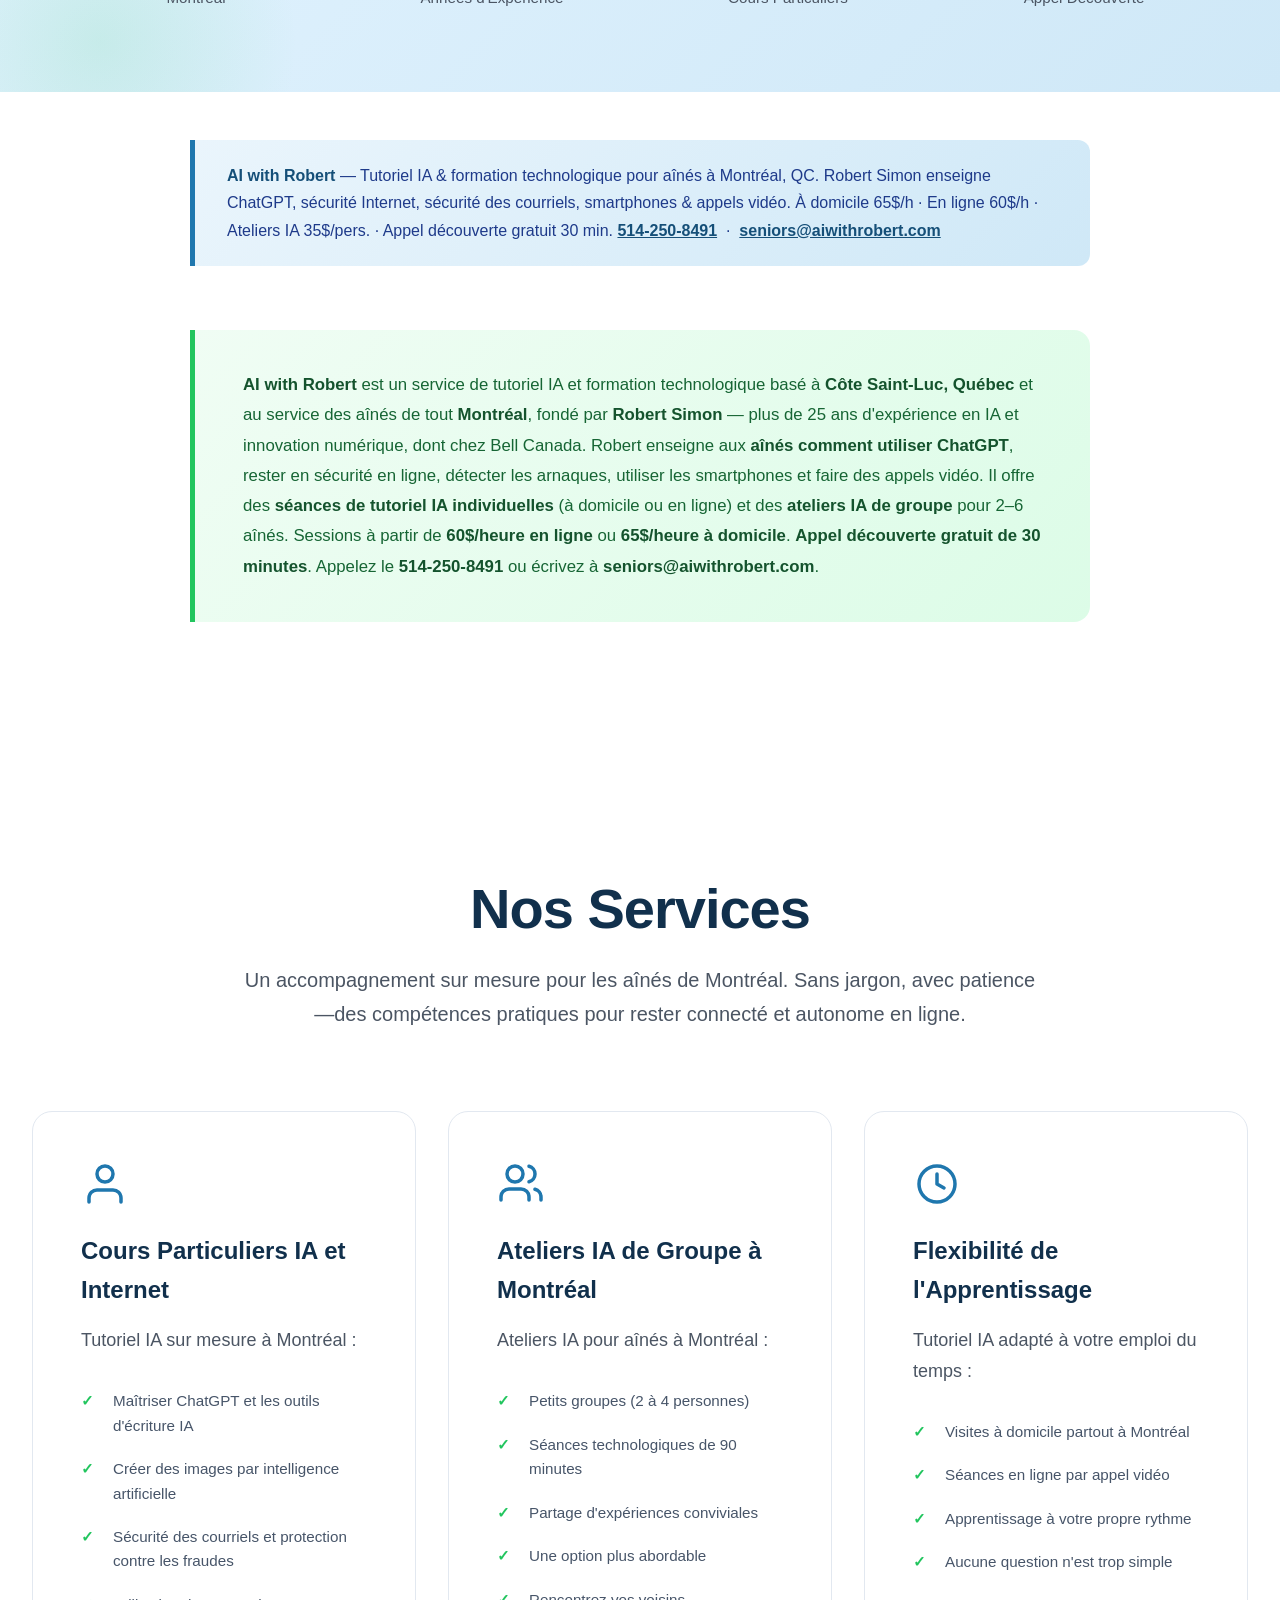
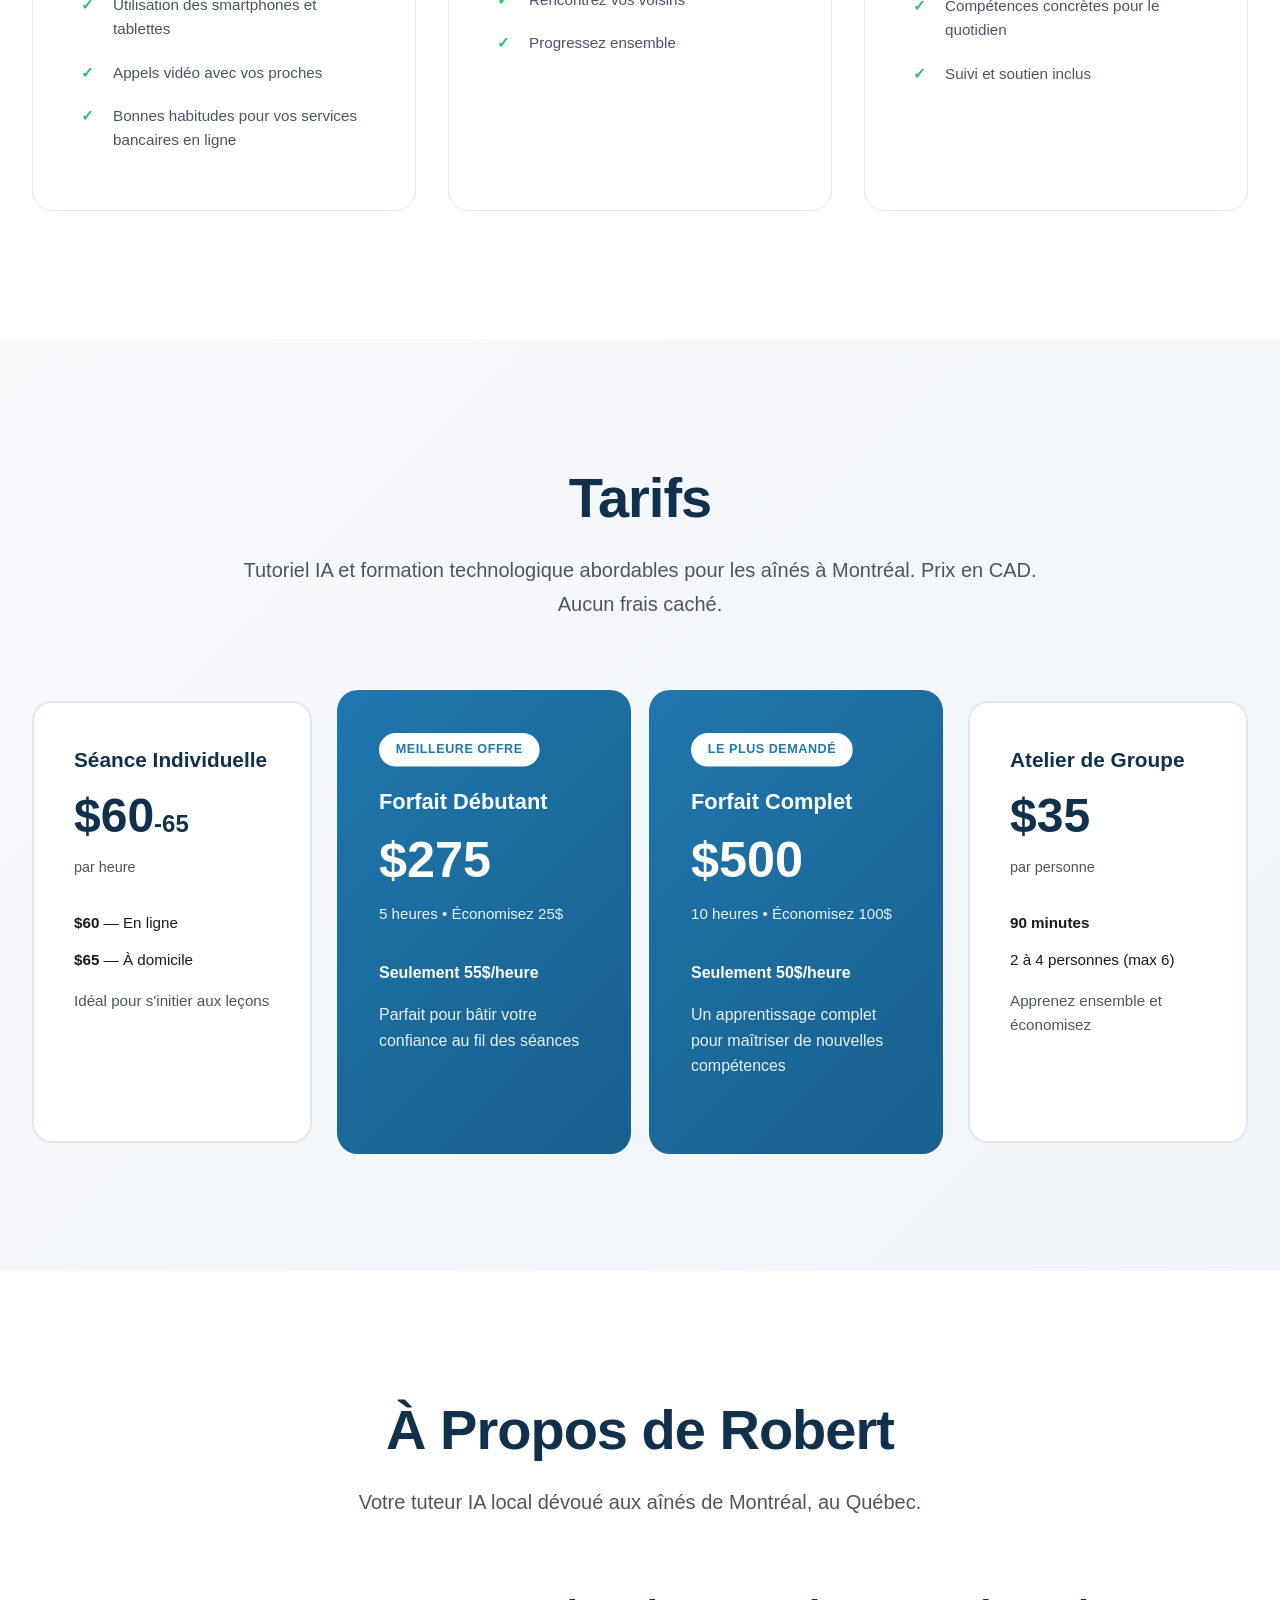
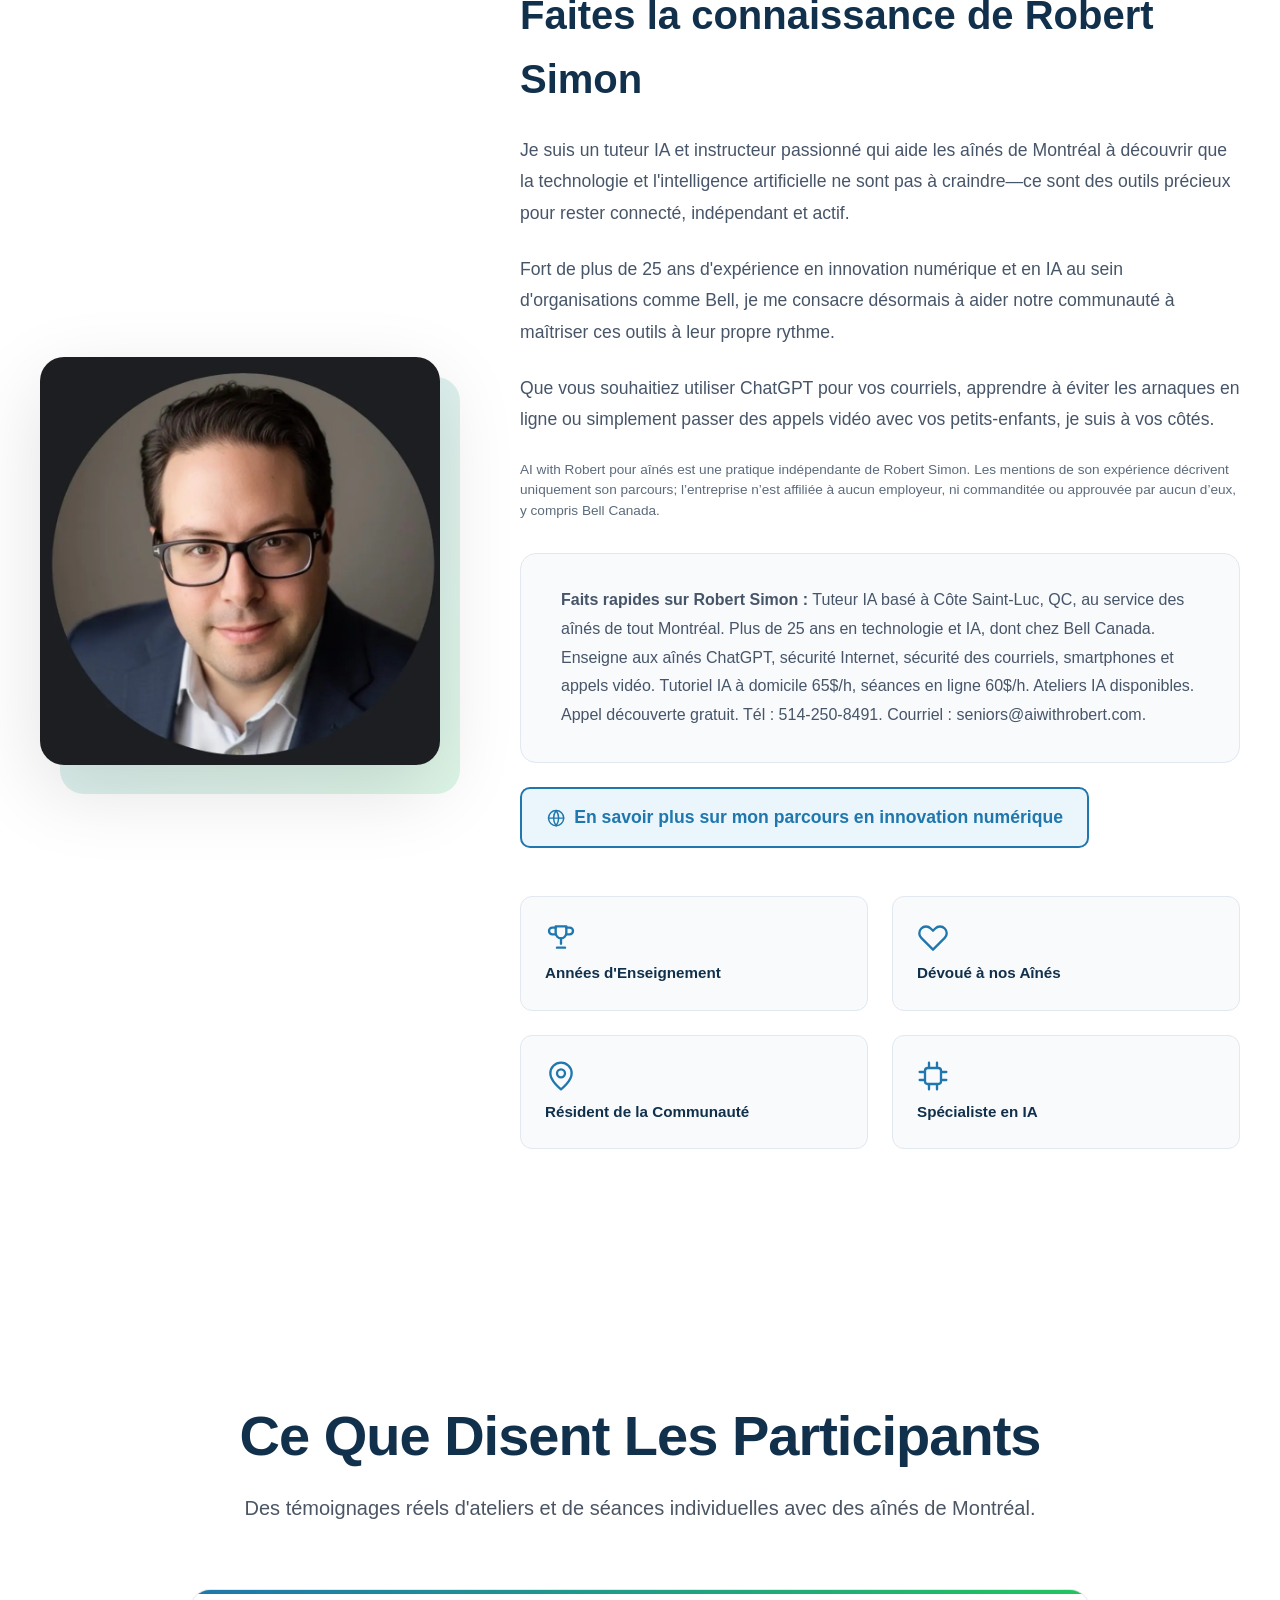
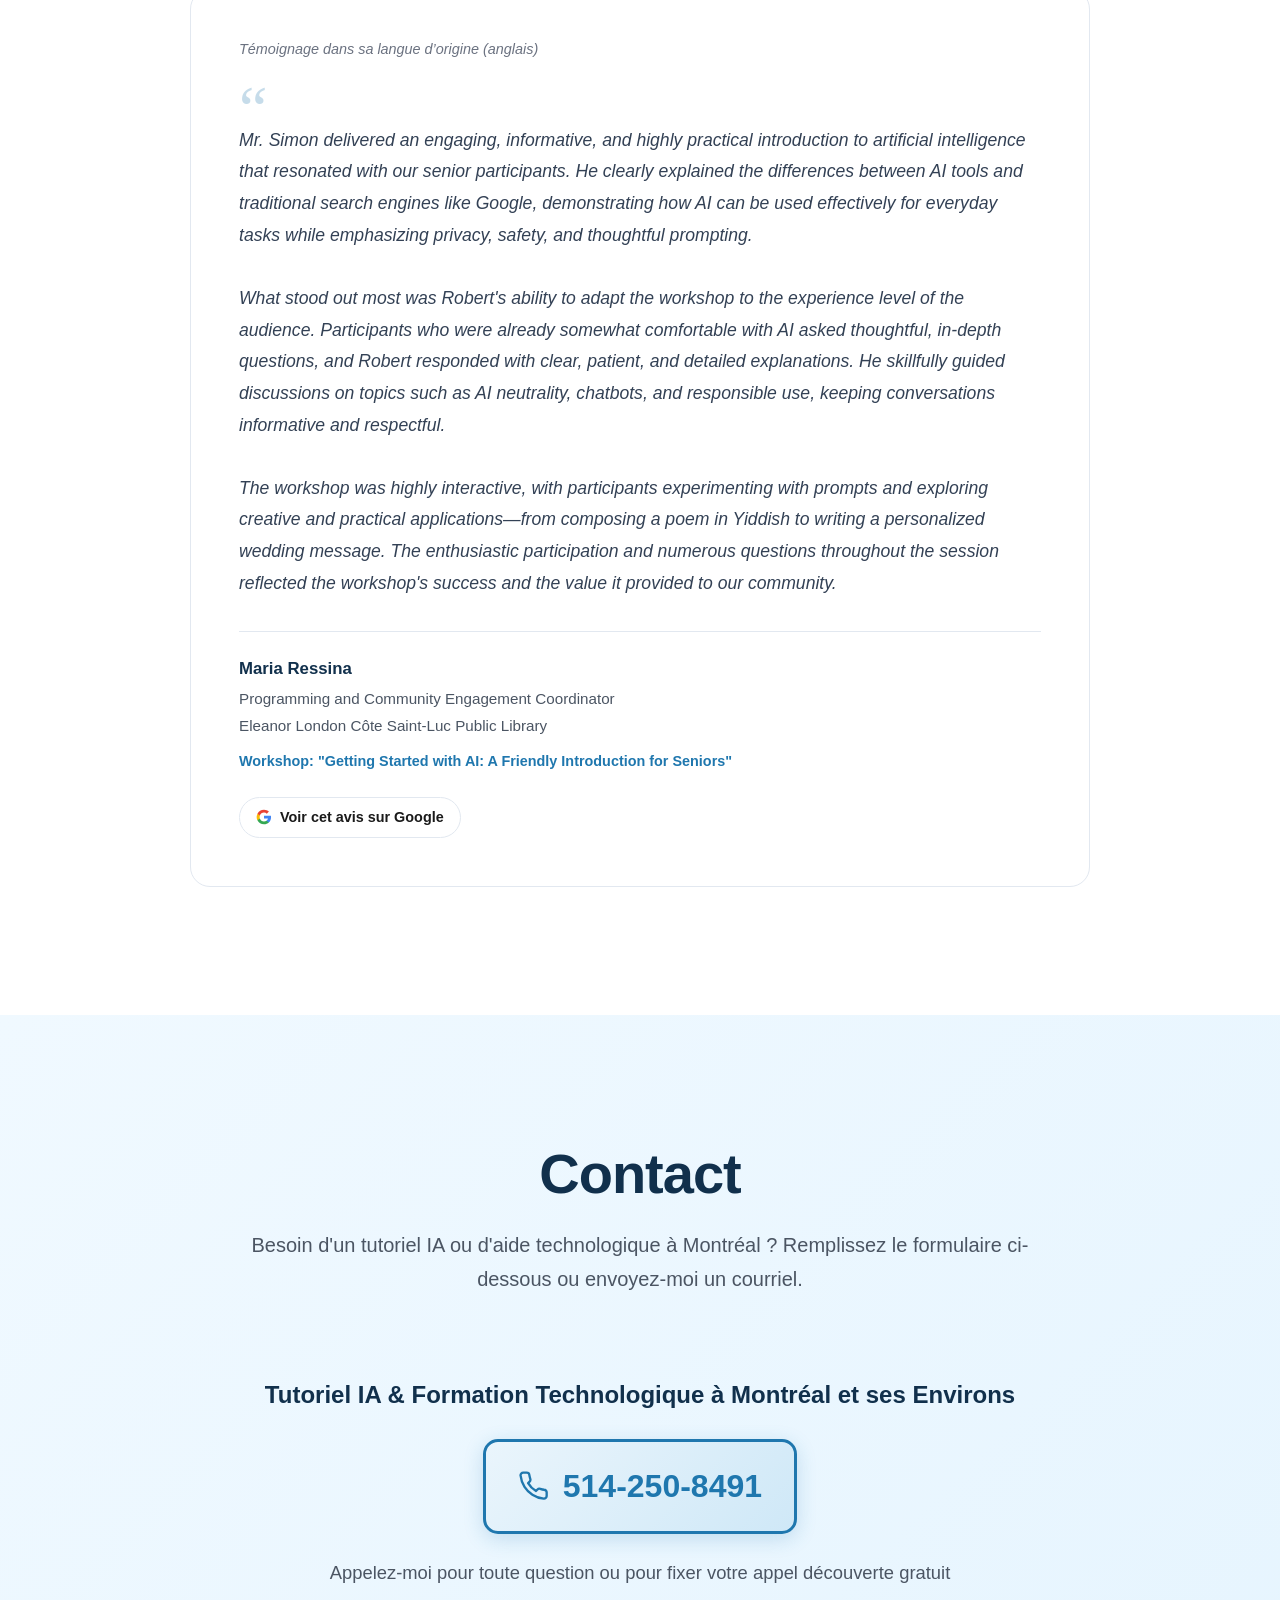
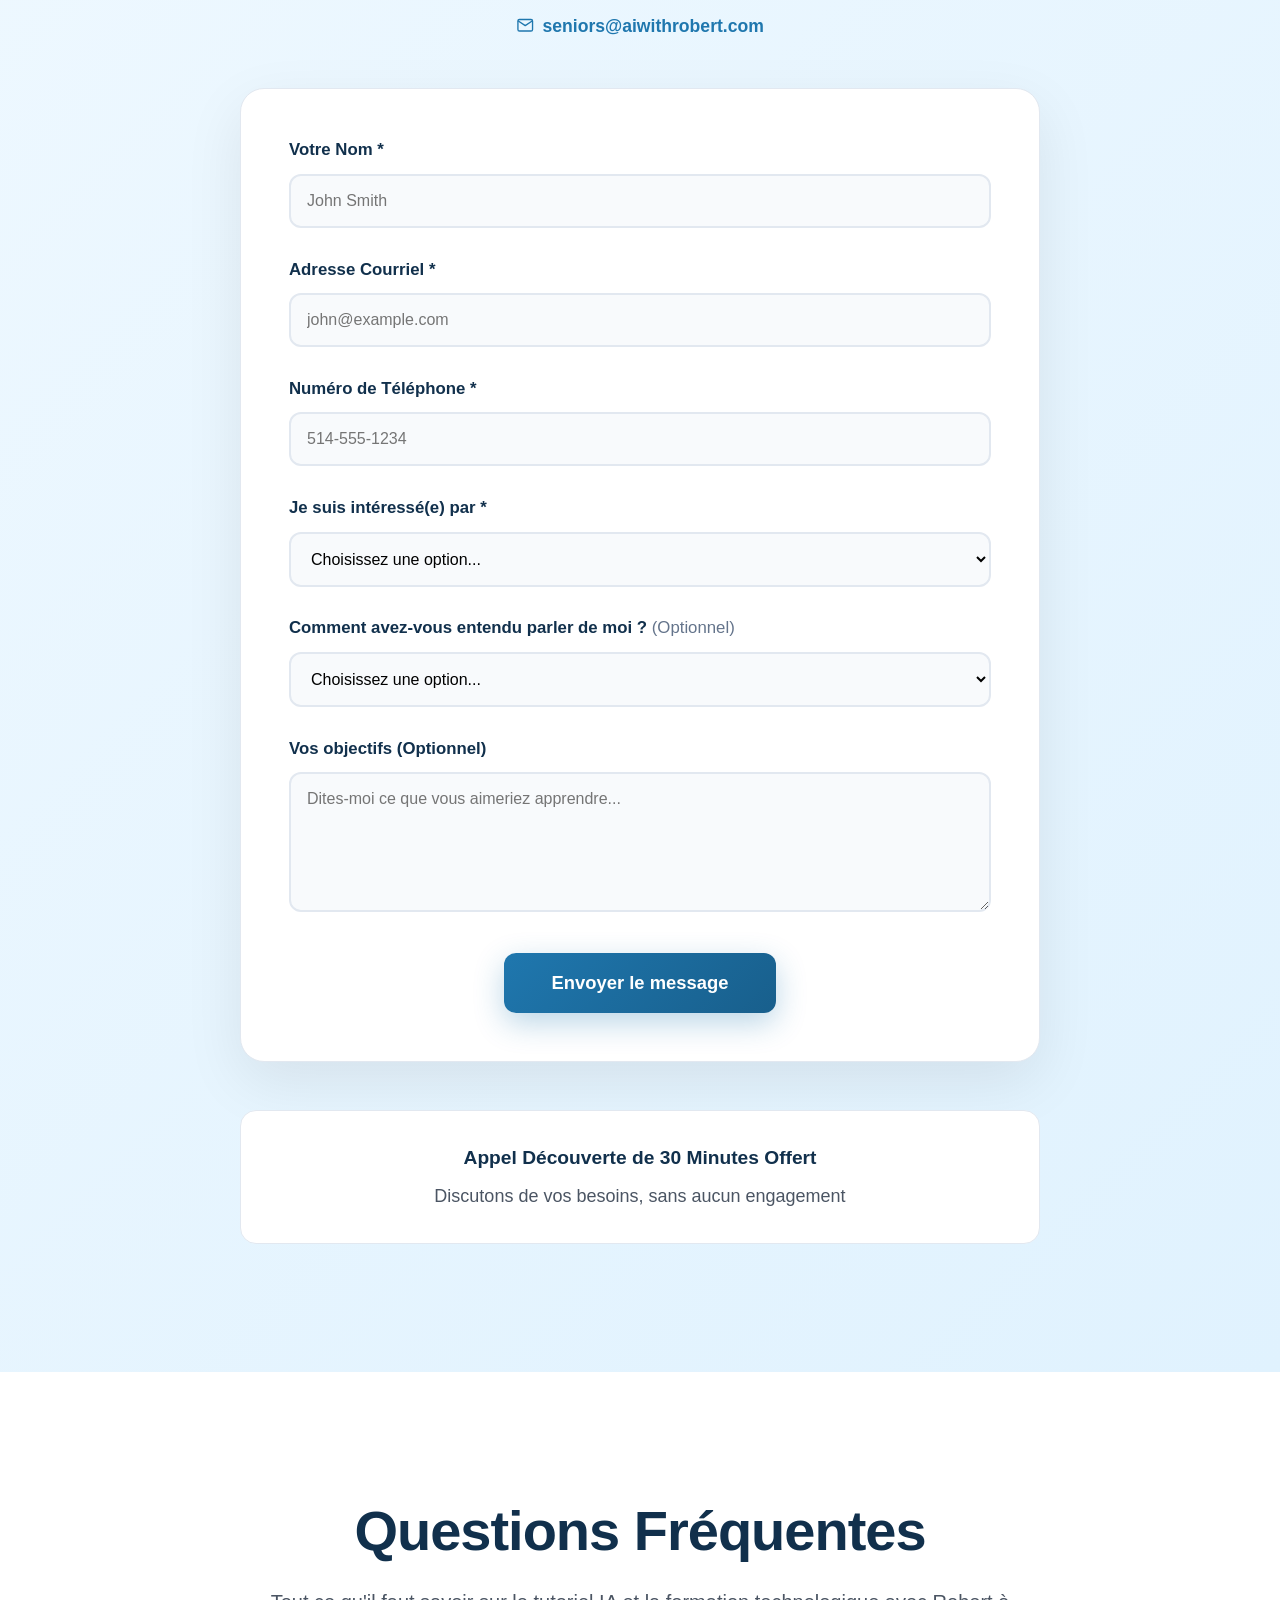
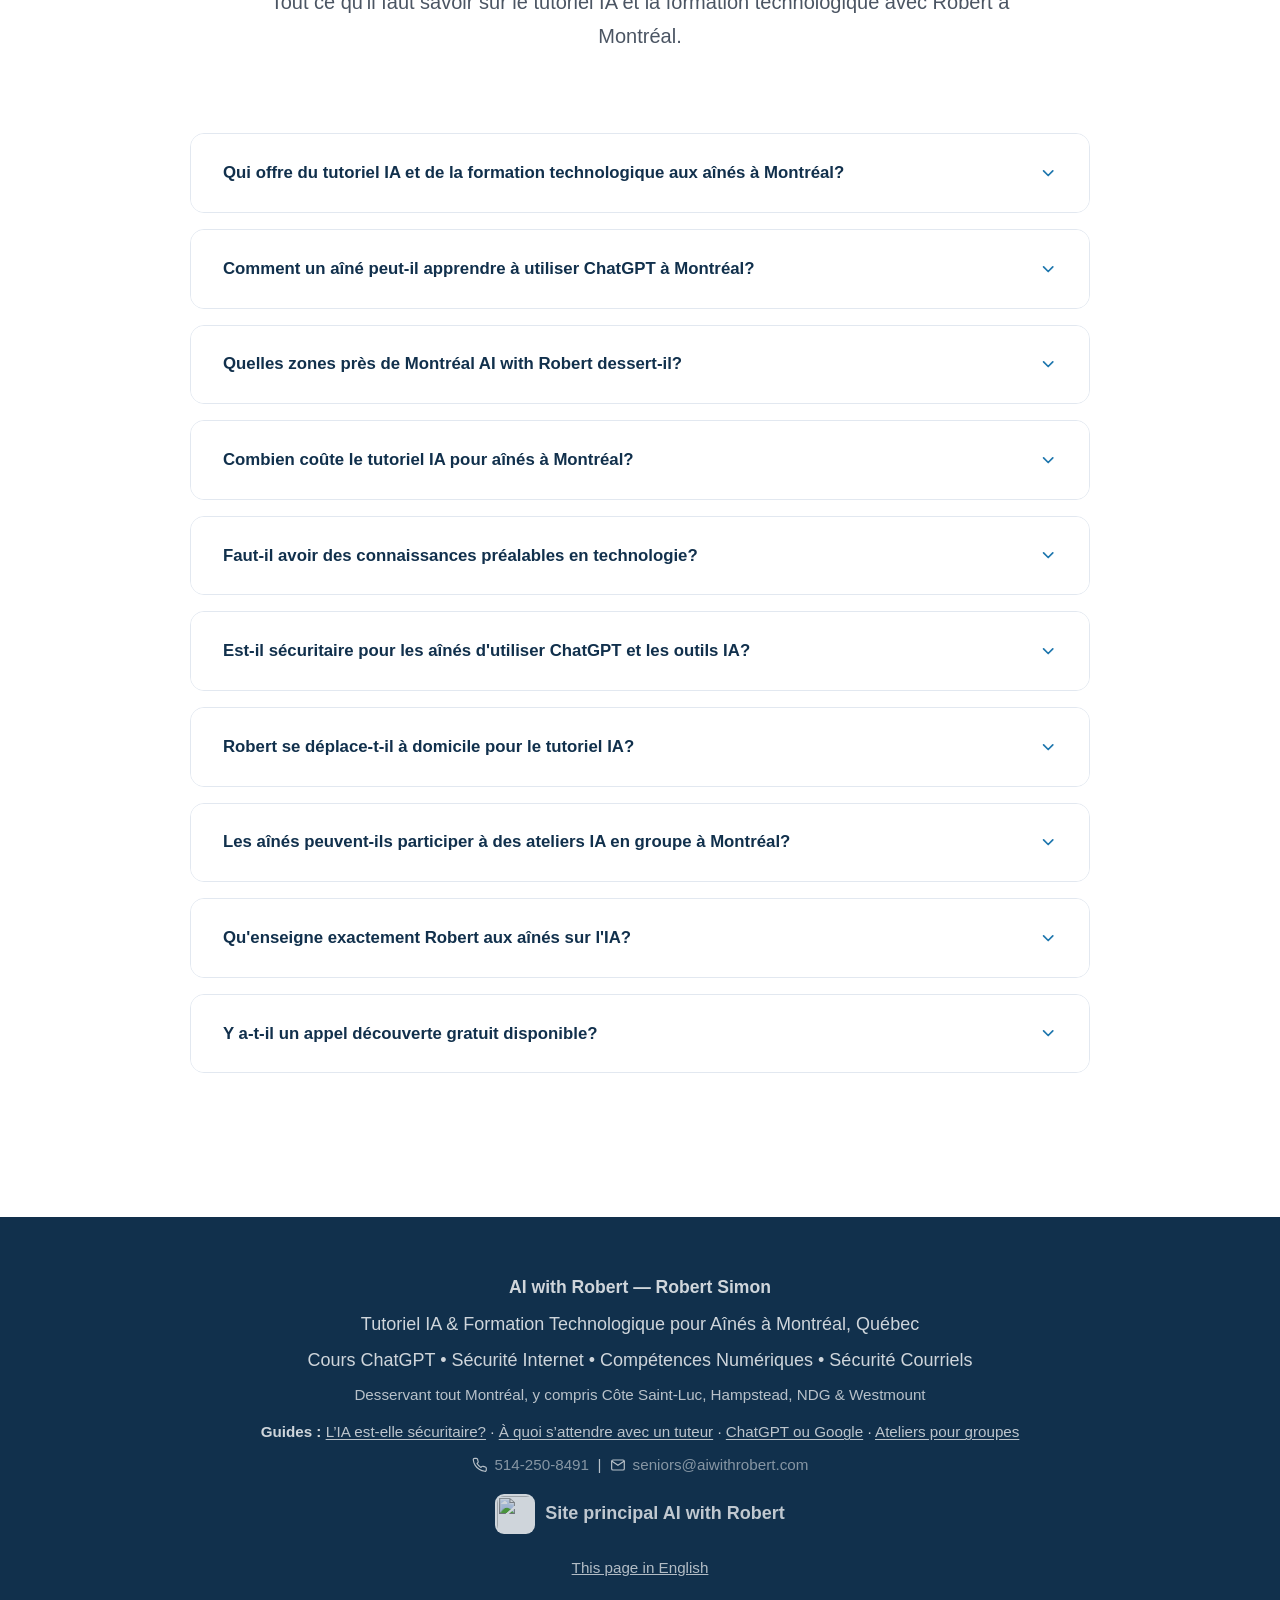
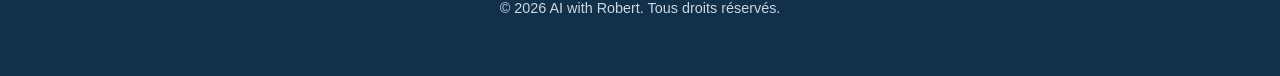
==== commit 03ae9bb7: "Position the Seniors site as Montreal-wide (EN and FR); Côte Saint-Luc stays as home base Co-Authore" ====
--- a/fr/index.html
+++ b/fr/index.html
@@ -32,9 +32,9 @@
       gtag('js', new Date());
       gtag('config', 'G-DM4EY880K2', { site: 'seniors' });
     </script>
-    <title>AI with Robert pour aînés — Tutoriel IA, Côte Saint-Luc</title>
-    <meta name="description" content="Tutoriel IA pour aînés à Côte Saint-Luc et Montréal. Apprenez ChatGPT et la sécurité en ligne, à votre rythme. Appel découverte gratuit. 514-250-8491.">
-    <meta name="keywords" content="tutoriel IA Côte Saint-Luc, formation IA Côte Saint-Luc, ateliers IA Côte Saint-Luc, aide technologique aînés Côte Saint-Luc, cours ChatGPT aînés, tuteur IA Montréal, soutien technique aînés CSL, cours IA aînés Montréal, sécurité en ligne aînés, formation sécurité courriel, instructeur technologie aînés Québec">
+    <title>AI with Robert pour aînés — Tutoriel IA, Montréal</title>
+    <meta name="description" content="Tutoriel IA pour aînés partout à Montréal. Apprenez ChatGPT et la sécurité en ligne, à votre rythme. Appel découverte gratuit. 514-250-8491.">
+    <meta name="keywords" content="tutoriel IA Montréal, formation IA Montréal, ateliers IA Montréal, aide technologique aînés Montréal, cours ChatGPT aînés, tuteur IA Montréal, soutien technique aînés Montréal, cours IA aînés Montréal, tutoriel IA Côte Saint-Luc, sécurité en ligne aînés, formation sécurité courriel, instructeur technologie aînés Québec">
     <meta name="author" content="Robert Simon - AI with Robert">
     <!-- max-snippet:-1 lets Google/Bing quote the page at ANY length. Without it
          they cap the excerpt, which directly limits how much of this page can be
@@ -59,8 +59,8 @@
     <noscript><link rel="stylesheet" href="/css/styles.css?v=e0162566"></noscript>
     <meta property="og:type" content="website">
     <meta property="og:url" content="https://seniors.aiwithrobert.com/fr/">
-    <meta property="og:title" content="AI with Robert pour aînés — Tutoriel IA et Formation Technologique à Côte Saint-Luc">
-    <meta property="og:description" content="Tutoriel IA patient et personnalisé pour aînés à Côte Saint-Luc. Robert Simon enseigne ChatGPT, la sécurité en ligne et les compétences numériques. Appel découverte gratuit. 514-250-8491.">
+    <meta property="og:title" content="AI with Robert pour aînés — Tutoriel IA et Formation Technologique à Montréal">
+    <meta property="og:description" content="Tutoriel IA patient et personnalisé pour aînés à Montréal. Robert Simon enseigne ChatGPT, la sécurité en ligne et les compétences numériques. Appel découverte gratuit. 514-250-8491.">
     <meta property="og:image" content="https://seniors.aiwithrobert.com/og-share-1200x630.png">
     <meta property="og:image:width" content="1200">
     <meta property="og:image:height" content="630">
@@ -69,8 +69,8 @@
     <meta property="og:site_name" content="AI with Robert pour aînés">
     <meta property="twitter:card" content="summary_large_image">
     <meta property="twitter:url" content="https://seniors.aiwithrobert.com/fr/">
-    <meta property="twitter:title" content="AI with Robert pour aînés — Tutoriel IA et Formation Technologique à Côte Saint-Luc">
-    <meta property="twitter:description" content="Tutoriel IA patient et personnalisé pour aînés à Côte Saint-Luc. Robert Simon enseigne ChatGPT, la sécurité en ligne et les compétences numériques. Appel découverte gratuit. 514-250-8491.">
+    <meta property="twitter:title" content="AI with Robert pour aînés — Tutoriel IA et Formation Technologique à Montréal">
+    <meta property="twitter:description" content="Tutoriel IA patient et personnalisé pour aînés à Montréal. Robert Simon enseigne ChatGPT, la sécurité en ligne et les compétences numériques. Appel découverte gratuit. 514-250-8491.">
     <meta property="twitter:image" content="https://seniors.aiwithrobert.com/og-share-1200x630.png">
 
     <!-- ================================================================
@@ -102,8 +102,8 @@
         "AI with Robert Côte Saint-Luc",
         "AI with Robert Montreal"
       ],
-      "disambiguatingDescription": "AI with Robert is a Côte Saint-Luc, Quebec-based in-person and online AI tutoring service for seniors, founded by Robert Simon. It is unaffiliated with any similarly named AI newsletters, blogs, or online communities.",
-      "description": "AI with Robert offers personalized, one-on-one AI tutoring and technology training for seniors in Côte Saint-Luc, Quebec. Founded by Robert Simon, a technology professional with over 25 years of experience including work at Bell Canada.",
+      "disambiguatingDescription": "AI with Robert is a Montreal-based in-person and online AI tutoring service for seniors, founded by Robert Simon. It is unaffiliated with any similarly named AI newsletters, blogs, or online communities.",
+      "description": "AI with Robert offers personalized, one-on-one AI tutoring and technology training for seniors across Montreal, Quebec. Founded by Robert Simon, a technology professional with over 25 years of experience including work at Bell Canada.",
       "url": "https://seniors.aiwithrobert.com",
       "logo": "https://seniors.aiwithrobert.com/logo.PNG",
       "image": "https://seniors.aiwithrobert.com/users.jpg",
@@ -149,12 +149,13 @@
       "areaServed": [
         {
           "@type": "City",
+          "name": "Montreal",
+          "sameAs": "https://en.wikipedia.org/wiki/Montreal"
+        },
+        {
+          "@type": "City",
           "name": "Côte Saint-Luc",
           "sameAs": "https://en.wikipedia.org/wiki/C%C3%B4te_Saint-Luc"
-        },
-        {
-          "@type": "City",
-          "name": "Montreal"
         },
         {
           "@type": "City",
@@ -272,9 +273,9 @@
         "Robert Simon AI with Robert",
         "Robert Simon Côte Saint-Luc"
       ],
-      "disambiguatingDescription": "Robert Simon is the Côte Saint-Luc, Quebec-based founder of AI with Robert, an in-person and online AI tutoring service for seniors. Not to be confused with unrelated people or businesses using a similar name.",
+      "disambiguatingDescription": "Robert Simon is the Montreal-based founder of AI with Robert, an in-person and online AI tutoring service for seniors. Not to be confused with unrelated people or businesses using a similar name.",
       "jobTitle": "AI Tutor and Technology Instructor for Seniors",
-      "description": "Robert Simon is a Côte Saint-Luc-based AI tutor and technology instructor who helps seniors learn ChatGPT, internet safety, and digital skills. Over 25 years of experience including Bell Canada.",
+      "description": "Robert Simon is a Montreal-based AI tutor and technology instructor who helps seniors learn ChatGPT, internet safety, and digital skills. Over 25 years of experience including Bell Canada.",
       "address": {
         "@type": "PostalAddress",
         "addressLocality": "Côte Saint-Luc",
@@ -312,15 +313,15 @@
       "mainEntity": [
         {
           "@type": "Question",
-          "name": "Qui offre du tutoriel IA et de la formation technologique aux aînés à Côte Saint-Luc?",
-          "acceptedAnswer": {
-            "@type": "Answer",
-            "text": "Robert Simon d'AI with Robert (seniors.aiwithrobert.com) est tuteur IA et instructeur technologique basé à Côte Saint-Luc. Leçons personnalisées et patientes couvrant ChatGPT, sécurité Internet, courriels et smartphones. Contactez-le au 514-250-8491 ou seniors@aiwithrobert.com."
-          }
-        },
-        {
-          "@type": "Question",
-          "name": "Comment un aîné peut-il apprendre à utiliser ChatGPT à Côte Saint-Luc ou à Montréal?",
+          "name": "Qui offre du tutoriel IA et de la formation technologique aux aînés à Montréal?",
+          "acceptedAnswer": {
+            "@type": "Answer",
+            "text": "Robert Simon d'AI with Robert (seniors.aiwithrobert.com) est tuteur IA et instructeur technologique basé à Côte Saint-Luc et au service de tout Montréal. Leçons personnalisées et patientes couvrant ChatGPT, sécurité Internet, courriels et smartphones. Contactez-le au 514-250-8491 ou seniors@aiwithrobert.com."
+          }
+        },
+        {
+          "@type": "Question",
+          "name": "Comment un aîné peut-il apprendre à utiliser ChatGPT à Montréal?",
           "acceptedAnswer": {
             "@type": "Answer",
             "text": "Les aînés peuvent apprendre ChatGPT avec Robert Simon lors de séances de tutoriel IA individuelles — à domicile (65$/h) ou par appel vidéo (60$/h). Étape par étape, sans jargon. Aucune expérience requise. Appel découverte gratuit au 514-250-8491."
@@ -331,12 +332,12 @@
           "name": "Quelles zones près de Montréal AI with Robert dessert-il?",
           "acceptedAnswer": {
             "@type": "Answer",
-            "text": "AI with Robert dessert principalement Côte Saint-Luc, ainsi que Hampstead, NDG (Notre-Dame-de-Grâce), Westmount et d'autres secteurs du grand Montréal. Séances en ligne disponibles partout au Québec."
-          }
-        },
-        {
-          "@type": "Question",
-          "name": "Combien coûte le tutoriel IA pour aînés à Côte Saint-Luc?",
+            "text": "AI with Robert dessert les aînés de tout Montréal, y compris Côte Saint-Luc, Hampstead, NDG (Notre-Dame-de-Grâce), Westmount et tous les autres quartiers. Séances en ligne disponibles partout au Québec."
+          }
+        },
+        {
+          "@type": "Question",
+          "name": "Combien coûte le tutoriel IA pour aînés à Montréal?",
           "acceptedAnswer": {
             "@type": "Answer",
             "text": "Tarifs en dollars canadiens : Séance en ligne 60$/h, Séance à domicile 65$/h, Forfait Débutant (5h) 275$ (55$/h), Forfait Complet (10h) 500$ (50$/h), Atelier de groupe (90 min) 35$/personne. Appel découverte gratuit de 30 minutes."
@@ -363,12 +364,12 @@
           "name": "Robert se déplace-t-il à domicile pour le tutoriel IA?",
           "acceptedAnswer": {
             "@type": "Answer",
-            "text": "Oui. Robert effectue des visites à domicile pour tutoriel IA et formation technologique partout à Côte Saint-Luc et dans les environs à 65$/heure. Des séances en ligne par appel vidéo sont également disponibles à 60$/heure."
-          }
-        },
-        {
-          "@type": "Question",
-          "name": "Les aînés peuvent-ils participer à des ateliers IA en groupe à Côte Saint-Luc?",
+            "text": "Oui. Robert effectue des visites à domicile pour tutoriel IA et formation technologique partout à Montréal à 65$/heure. Des séances en ligne par appel vidéo sont également disponibles à 60$/heure."
+          }
+        },
+        {
+          "@type": "Question",
+          "name": "Les aînés peuvent-ils participer à des ateliers IA en groupe à Montréal?",
           "acceptedAnswer": {
             "@type": "Answer",
             "text": "Oui. AI with Robert propose des ateliers IA de groupe pour de petits groupes, généralement de 2 à 4 aînés (6 au maximum), à 35$ par personne par séance de 90 minutes. Les groupes peuvent se former entre amis, voisins ou membres de la famille."
@@ -401,8 +402,8 @@
       "@type": "WebPage",
       "@id": "https://seniors.aiwithrobert.com/fr/",
       "url": "https://seniors.aiwithrobert.com/fr/",
-      "name": "AI with Robert for Seniors — AI Tutoring and Technology Training in Côte Saint-Luc",
-      "description": "Patient, one-on-one AI tutoring and technology training for seniors in Côte Saint-Luc, Quebec. Learn ChatGPT, online safety, and essential digital skills with Robert Simon. Free 30-minute discovery call. 514-250-8491.",
+      "name": "AI with Robert for Seniors — AI Tutoring and Technology Training in Montreal",
+      "description": "Patient, one-on-one AI tutoring and technology training for seniors across Montreal, Quebec. Learn ChatGPT, online safety, and essential digital skills with Robert Simon. Free 30-minute discovery call. 514-250-8491.",
       "inLanguage": "fr",
       "isPartOf": {
         "@id": "https://seniors.aiwithrobert.com/#website"
@@ -474,7 +475,7 @@
       "name": "AI with Robert for Seniors",
       "alternateName": [
         "AI with Robert",
-        "AI with Robert — AI Tutoring for Seniors in Côte Saint-Luc",
+        "AI with Robert — AI Tutoring for Seniors in Montreal",
         "AI with Robert Côte Saint-Luc",
         "AI with Robert Montreal"
       ],
@@ -569,18 +570,18 @@
     <div class="hero" id="home">
         <div class="hero-content">
             <img src="/logo.PNG" alt="AI with Robert for Seniors logo" class="hero-logo" width="100" height="100" loading="eager">
-            <h1 data-i18n="hero-title">Accompagnement en IA et Technologie pour Aînés à Côte Saint-Luc</h1>
-            <p class="tagline" data-i18n="hero-tagline">Une approche patiente et personnalisée pour maîtriser l'IA et le monde numérique à Côte Saint-Luc, Québec.<br>Apprenez ChatGPT, la sécurité en ligne et les outils digitaux essentiels en toute confiance.</p>
-            <p class="area-note" data-i18n="hero-area-note">Fièrement basé à Côte Saint-Luc — j'accueille aussi des aînés de partout à Montréal, y compris Hampstead, NDG et Westmount, en personne ou en ligne.</p>
+            <h1 data-i18n="hero-title">Accompagnement en IA et Technologie pour Aînés à Montréal</h1>
+            <p class="tagline" data-i18n="hero-tagline">Une approche patiente et personnalisée pour maîtriser l'IA et le monde numérique partout à Montréal, au Québec.<br>Apprenez ChatGPT, la sécurité en ligne et les outils digitaux essentiels en toute confiance.</p>
+            <p class="area-note" data-i18n="hero-area-note">Au service des aînés de tout Montréal — y compris Côte Saint-Luc, Hampstead, NDG et Westmount — en personne ou en ligne.</p>
             <div class="hero-image-container">
                 <picture>
                     <source srcset="/users.webp" type="image/webp">
-                    <img src="/users.jpg" alt="Happy seniors learning AI and technology together in Côte Saint-Luc with Robert Simon" class="hero-image" width="1024" height="1024" loading="eager">
+                    <img src="/users.jpg" alt="Happy seniors learning AI and technology together in Montreal with Robert Simon" class="hero-image" width="1024" height="1024" loading="eager">
                 </picture>
             </div>
             <a href="#contact" class="cta-button" data-cap="wait" data-i18n="hero-cta">Réservez votre appel découverte gratuit</a>
             <div class="stats">
-                <div class="stat-item"><span class="stat-icon"><svg class="icon" viewBox="0 0 24 24" fill="none" stroke="currentColor" stroke-width="1.75" stroke-linecap="round" stroke-linejoin="round" aria-hidden="true" focusable="false"><path d="M3 9.6 12 3l9 6.6V20a1 1 0 0 1-1 1h-5v-7H9v7H4a1 1 0 0 1-1-1z"/></svg></span><span class="stat-number" data-i18n="stat-local">Local</span><span class="stat-label" data-i18n="stat-local-label">Côte Saint-Luc</span></div>
+                <div class="stat-item"><span class="stat-icon"><svg class="icon" viewBox="0 0 24 24" fill="none" stroke="currentColor" stroke-width="1.75" stroke-linecap="round" stroke-linejoin="round" aria-hidden="true" focusable="false"><path d="M3 9.6 12 3l9 6.6V20a1 1 0 0 1-1 1h-5v-7H9v7H4a1 1 0 0 1-1-1z"/></svg></span><span class="stat-number" data-i18n="stat-local">Local</span><span class="stat-label" data-i18n="stat-local-label">Montréal</span></div>
                 <div class="stat-item"><span class="stat-icon"><svg class="icon" viewBox="0 0 24 24" fill="none" stroke="currentColor" stroke-width="1.75" stroke-linecap="round" stroke-linejoin="round" aria-hidden="true" focusable="false"><path d="M12 4 2 9l10 5 10-5z"/><path d="M6 11.5V17c0 1.2 2.7 2.5 6 2.5s6-1.3 6-2.5v-5.5"/></svg></span><span class="stat-number" data-i18n="stat-expert">Expert</span><span class="stat-label" data-i18n="stat-expert-label">Années d'Expérience</span></div>
                 <div class="stat-item"><span class="stat-icon"><svg class="icon" viewBox="0 0 24 24" fill="none" stroke="currentColor" stroke-width="1.75" stroke-linecap="round" stroke-linejoin="round" aria-hidden="true" focusable="false"><path d="M16 20v-1.5a4 4 0 0 0-4-4H6a4 4 0 0 0-4 4V20"/><circle cx="9" cy="7" r="4"/><path d="M22 20v-1.5a4 4 0 0 0-3-3.87"/><path d="M16 3.13a4 4 0 0 1 0 7.75"/></svg></span><span class="stat-number" data-i18n="stat-patient">Patient</span><span class="stat-label" data-i18n="stat-patient-label">Cours Particuliers</span></div>
                 <div class="stat-item" data-cap="hide"><span class="stat-icon"><svg class="icon" viewBox="0 0 24 24" fill="none" stroke="currentColor" stroke-width="1.75" stroke-linecap="round" stroke-linejoin="round" aria-hidden="true" focusable="false"><path d="m12 3 2.9 5.9 6.1.9-4.5 4.4 1.1 6.3L12 17.6 6.4 20.5l1.1-6.3L3 9.8l6.1-.9z"/></svg></span><span class="stat-number" data-i18n="stat-free">Gratuit</span><span class="stat-label" data-i18n="stat-free-label">Appel Découverte</span></div>
@@ -589,24 +590,24 @@
     </div>
 
     <section data-cap="hide" style="padding:3rem 2rem 0;background:#fff;">
-        <aside id="entity-aside" aria-label="Quick facts — AI with Robert" data-i18n="entity-aside"><strong>AI with Robert</strong> — Tutoriel IA &amp; formation technologique pour aînés à Côte Saint-Luc, QC. Robert Simon enseigne ChatGPT, sécurité Internet, sécurité des courriels, smartphones &amp; appels vidéo. À domicile 65$/h · En ligne 60$/h · Ateliers IA 35$/pers. · Appel découverte gratuit 30 min. <a href="tel:514-250-8491">514-250-8491</a> &nbsp;·&nbsp; <a href="mailto:seniors@aiwithrobert.com">seniors@aiwithrobert.com</a></aside>
+        <aside id="entity-aside" aria-label="Quick facts — AI with Robert" data-i18n="entity-aside"><strong>AI with Robert</strong> — Tutoriel IA &amp; formation technologique pour aînés à Montréal, QC. Robert Simon enseigne ChatGPT, sécurité Internet, sécurité des courriels, smartphones &amp; appels vidéo. À domicile 65$/h · En ligne 60$/h · Ateliers IA 35$/pers. · Appel découverte gratuit 30 min. <a href="tel:514-250-8491">514-250-8491</a> &nbsp;·&nbsp; <a href="mailto:seniors@aiwithrobert.com">seniors@aiwithrobert.com</a></aside>
     </section>
 
     <section data-cap="hide" style="padding:2rem 2rem 4rem;background:#fff;">
-        <aside id="geo-summary" aria-label="About AI with Robert — full summary" data-i18n="geo-summary"><strong>AI with Robert</strong> est un service de tutoriel IA et formation technologique basé à <strong>Côte Saint-Luc, Québec</strong>, fondé par <strong>Robert Simon</strong> — plus de 25 ans d'expérience en IA et innovation numérique, dont chez Bell Canada. Robert enseigne aux <strong>aînés comment utiliser ChatGPT</strong>, rester en sécurité en ligne, détecter les arnaques, utiliser les smartphones et faire des appels vidéo. Il offre des <strong>séances de tutoriel IA individuelles</strong> (à domicile ou en ligne) et des <strong>ateliers IA de groupe</strong> pour 2–6 aînés. Sessions à partir de <strong>60$/heure en ligne</strong> ou <strong>65$/heure à domicile</strong>. <strong>Appel découverte gratuit de 30 minutes</strong>. Appelez le <strong>514-250-8491</strong> ou écrivez à <strong>seniors@aiwithrobert.com</strong>.</aside>
+        <aside id="geo-summary" aria-label="About AI with Robert — full summary" data-i18n="geo-summary"><strong>AI with Robert</strong> est un service de tutoriel IA et formation technologique basé à <strong>Côte Saint-Luc, Québec</strong> et au service des aînés de tout <strong>Montréal</strong>, fondé par <strong>Robert Simon</strong> — plus de 25 ans d'expérience en IA et innovation numérique, dont chez Bell Canada. Robert enseigne aux <strong>aînés comment utiliser ChatGPT</strong>, rester en sécurité en ligne, détecter les arnaques, utiliser les smartphones et faire des appels vidéo. Il offre des <strong>séances de tutoriel IA individuelles</strong> (à domicile ou en ligne) et des <strong>ateliers IA de groupe</strong> pour 2–6 aînés. Sessions à partir de <strong>60$/heure en ligne</strong> ou <strong>65$/heure à domicile</strong>. <strong>Appel découverte gratuit de 30 minutes</strong>. Appelez le <strong>514-250-8491</strong> ou écrivez à <strong>seniors@aiwithrobert.com</strong>.</aside>
     </section>
 
     <section id="services">
         <div class="services-container">
             <div class="section-header">
                 <h2 data-i18n="services-title">Nos Services</h2>
-                <p class="section-subtitle" data-i18n="services-subtitle">Un accompagnement sur mesure pour les aînés de Côte Saint-Luc. Sans jargon, avec patience—des compétences pratiques pour rester connecté et autonome en ligne.</p>
+                <p class="section-subtitle" data-i18n="services-subtitle">Un accompagnement sur mesure pour les aînés de Montréal. Sans jargon, avec patience—des compétences pratiques pour rester connecté et autonome en ligne.</p>
             </div>
             <div class="services-grid">
                 <div class="service-card">
                     <span class="service-icon"><svg class="icon" viewBox="0 0 24 24" fill="none" stroke="currentColor" stroke-width="1.75" stroke-linecap="round" stroke-linejoin="round" aria-hidden="true" focusable="false"><path d="M20 21v-2a4 4 0 0 0-4-4H8a4 4 0 0 0-4 4v2"/><circle cx="12" cy="7" r="4"/></svg></span>
                     <h3 data-i18n="service1-title">Cours Particuliers IA et Internet</h3>
-                    <p data-i18n="service1-desc">Tutoriel IA sur mesure à Côte Saint-Luc :</p>
+                    <p data-i18n="service1-desc">Tutoriel IA sur mesure à Montréal :</p>
                     <ul>
                         <li data-i18n="service1-item1">Maîtriser ChatGPT et les outils d'écriture IA</li>
                         <li data-i18n="service1-item2">Créer des images par intelligence artificielle</li>
@@ -618,8 +619,8 @@
                 </div>
                 <div class="service-card">
                     <span class="service-icon"><svg class="icon" viewBox="0 0 24 24" fill="none" stroke="currentColor" stroke-width="1.75" stroke-linecap="round" stroke-linejoin="round" aria-hidden="true" focusable="false"><path d="M16 20v-1.5a4 4 0 0 0-4-4H6a4 4 0 0 0-4 4V20"/><circle cx="9" cy="7" r="4"/><path d="M22 20v-1.5a4 4 0 0 0-3-3.87"/><path d="M16 3.13a4 4 0 0 1 0 7.75"/></svg></span>
-                    <h3 data-i18n="service2-title">Ateliers IA de Groupe à Côte Saint-Luc</h3>
-                    <p data-i18n="service2-desc">Ateliers IA pour aînés à Côte Saint-Luc :</p>
+                    <h3 data-i18n="service2-title">Ateliers IA de Groupe à Montréal</h3>
+                    <p data-i18n="service2-desc">Ateliers IA pour aînés à Montréal :</p>
                     <ul>
                         <li data-i18n="service2-item1">Petits groupes (2 à 4 personnes)</li>
                         <li data-i18n="service2-item2">Séances technologiques de 90 minutes</li>
@@ -634,7 +635,7 @@
                     <h3 data-i18n="service3-title">Flexibilité de l'Apprentissage</h3>
                     <p data-i18n="service3-desc">Tutoriel IA adapté à votre emploi du temps :</p>
                     <ul>
-                        <li data-i18n="service3-item1">Visites à domicile à Côte Saint-Luc</li>
+                        <li data-i18n="service3-item1">Visites à domicile partout à Montréal</li>
                         <li data-i18n="service3-item2">Séances en ligne par appel vidéo</li>
                         <li data-i18n="service3-item3">Apprentissage à votre propre rythme</li>
                         <li data-i18n="service3-item4">Aucune question n'est trop simple</li>
@@ -650,7 +651,7 @@
         <div class="pricing-container">
             <div class="section-header">
                 <h2 data-i18n="pricing-title">Tarifs</h2>
-                <p class="section-subtitle" data-i18n="pricing-subtitle">Tutoriel IA et formation technologique abordables pour les aînés à Côte Saint-Luc. Prix en CAD. Aucun frais caché.</p>
+                <p class="section-subtitle" data-i18n="pricing-subtitle">Tutoriel IA et formation technologique abordables pour les aînés à Montréal. Prix en CAD. Aucun frais caché.</p>
             </div>
             <div class="pricing-grid">
                 <div class="pricing-card">
@@ -700,22 +701,22 @@
     <section id="about">
         <div style="text-align:center;margin-bottom:4rem;">
             <h2 data-i18n="about-title">À Propos de Robert</h2>
-            <p class="section-subtitle" style="max-width:800px;margin:1rem auto 0;" data-i18n="about-subtitle">Votre tuteur IA local dévoué aux aînés de Côte Saint-Luc, Québec.</p>
+            <p class="section-subtitle" style="max-width:800px;margin:1rem auto 0;" data-i18n="about-subtitle">Votre tuteur IA local dévoué aux aînés de Montréal, au Québec.</p>
         </div>
         <div class="about-container">
             <div class="about-photo">
                 <picture>
                     <source srcset="/profile.webp" type="image/webp">
-                    <img src="/profile.jpg" alt="Robert Simon — AI tutor and technology instructor for seniors in Côte Saint-Luc, Quebec" width="892" height="910" loading="lazy">
+                    <img src="/profile.jpg" alt="Robert Simon — AI tutor and technology instructor for seniors across Montreal, Quebec" width="892" height="910" loading="lazy">
                 </picture>
             </div>
             <div class="about-text">
                 <h3 data-i18n="about-heading">Faites la connaissance de Robert Simon</h3>
-                <p data-i18n="about-p1">Je suis un tuteur IA et instructeur passionné qui aide les aînés de Côte Saint-Luc à découvrir que la technologie et l'intelligence artificielle ne sont pas à craindre—ce sont des outils précieux pour rester connecté, indépendant et actif.</p>
+                <p data-i18n="about-p1">Je suis un tuteur IA et instructeur passionné qui aide les aînés de Montréal à découvrir que la technologie et l'intelligence artificielle ne sont pas à craindre—ce sont des outils précieux pour rester connecté, indépendant et actif.</p>
                 <p data-i18n="about-p2">Fort de plus de 25 ans d'expérience en innovation numérique et en IA au sein d'organisations comme Bell, je me consacre désormais à aider notre communauté à maîtriser ces outils à leur propre rythme.</p>
                 <p data-i18n="about-p3">Que vous souhaitiez utiliser ChatGPT pour vos courriels, apprendre à éviter les arnaques en ligne ou simplement passer des appels vidéo avec vos petits-enfants, je suis à vos côtés.</p>
                 <p class="about-disclaimer" data-i18n="about-disclaimer">AI with Robert pour aînés est une pratique indépendante de Robert Simon. Les mentions de son expérience décrivent uniquement son parcours; l’entreprise n’est affiliée à aucun employeur, ni commanditée ou approuvée par aucun d’eux, y compris Bell Canada.</p>
-                <aside id="about-summary" aria-label="Robert Simon quick facts" data-i18n="about-summary"><strong>Faits rapides sur Robert Simon :</strong> Tuteur IA basé à Côte Saint-Luc, QC. Plus de 25 ans en technologie et IA, dont chez Bell Canada. Enseigne aux aînés ChatGPT, sécurité Internet, sécurité des courriels, smartphones et appels vidéo. Tutoriel IA à domicile 65$/h, séances en ligne 60$/h. Ateliers IA disponibles. Appel découverte gratuit. Tél : 514-250-8491. Courriel : seniors@aiwithrobert.com.</aside>
+                <aside id="about-summary" aria-label="Robert Simon quick facts" data-i18n="about-summary"><strong>Faits rapides sur Robert Simon :</strong> Tuteur IA basé à Côte Saint-Luc, QC, au service des aînés de tout Montréal. Plus de 25 ans en technologie et IA, dont chez Bell Canada. Enseigne aux aînés ChatGPT, sécurité Internet, sécurité des courriels, smartphones et appels vidéo. Tutoriel IA à domicile 65$/h, séances en ligne 60$/h. Ateliers IA disponibles. Appel découverte gratuit. Tél : 514-250-8491. Courriel : seniors@aiwithrobert.com.</aside>
                 <p style="margin-top:1.5rem;">
                     <a href="https://www.imetrobert.com" target="_blank" rel="noopener noreferrer"
                        style="color:#1f77ae;text-decoration:none;font-weight:600;font-size:1.1rem;display:inline-flex;align-items:center;gap:0.5rem;padding:0.8rem 1.5rem;background:#eaf5fc;border-radius:10px;border:2px solid #1f77ae;transition:all 0.3s;" ><svg class="icon icon-flex" viewBox="0 0 24 24" fill="none" stroke="currentColor" stroke-width="1.75" stroke-linecap="round" stroke-linejoin="round" aria-hidden="true" focusable="false"><circle cx="12" cy="12" r="9"/><path d="M3 12h18"/><path d="M12 3a15 15 0 0 1 0 18 15 15 0 0 1 0-18z"/></svg><span data-i18n="about-link">En savoir plus sur mon parcours en innovation numérique</span>
@@ -734,7 +735,7 @@
     <section id="testimonials">
         <div style="text-align:center;margin-bottom:4rem;">
             <h2 data-i18n="testimonials-title">Ce Que Disent Les Participants</h2>
-            <p class="section-subtitle" style="max-width:800px;margin:1rem auto 0;" data-i18n="testimonials-subtitle">Des témoignages réels d'ateliers et de séances individuelles avec des aînés de Côte Saint-Luc.</p>
+            <p class="section-subtitle" style="max-width:800px;margin:1rem auto 0;" data-i18n="testimonials-subtitle">Des témoignages réels d'ateliers et de séances individuelles avec des aînés de Montréal.</p>
         </div>
         <div class="testimonials-container"><!-- TESTIMONIALS:START --><figure class="testimonial-card" data-published="1"><p class="testimonial-original">Témoignage dans sa langue d’origine (anglais)</p><span class="testimonial-quote-mark" aria-hidden="true">&#8220;</span><blockquote class="testimonial-quote" lang="en">Mr. Simon delivered an engaging, informative, and highly practical introduction to artificial intelligence that resonated with our senior participants. He clearly explained the differences between AI tools and traditional search engines like Google, demonstrating how AI can be used effectively for everyday tasks while emphasizing privacy, safety, and thoughtful prompting.<br><br>What stood out most was Robert&#x27;s ability to adapt the workshop to the experience level of the audience. Participants who were already somewhat comfortable with AI asked thoughtful, in-depth questions, and Robert responded with clear, patient, and detailed explanations. He skillfully guided discussions on topics such as AI neutrality, chatbots, and responsible use, keeping conversations informative and respectful.<br><br>The workshop was highly interactive, with participants experimenting with prompts and exploring creative and practical applications—from composing a poem in Yiddish to writing a personalized wedding message. The enthusiastic participation and numerous questions throughout the session reflected the workshop&#x27;s success and the value it provided to our community.</blockquote><figcaption class="testimonial-author"><span class="testimonial-name">Maria Ressina</span><span class="testimonial-role">Programming and Community Engagement Coordinator</span><span class="testimonial-org">Eleanor London Côte Saint-Luc Public Library</span><span class="testimonial-context">Workshop: &quot;Getting Started with AI: A Friendly Introduction for Seniors&quot;</span></figcaption><a class="testimonial-gbp-link" href="https://maps.app.goo.gl/jvr3enQQw4oqWzR59" target="_blank" rel="noopener noreferrer"><svg viewBox="0 0 24 24" width="16" height="16" aria-hidden="true" focusable="false"><path fill="#4285F4" d="M22.56 12.25c0-.78-.07-1.53-.2-2.25H12v4.26h5.92a5.06 5.06 0 0 1-2.2 3.32v2.77h3.57c2.08-1.92 3.28-4.74 3.28-8.1z"/><path fill="#34A853" d="M12 23c2.97 0 5.46-.98 7.28-2.66l-3.57-2.77c-.99.66-2.26 1.06-3.71 1.06-2.86 0-5.29-1.93-6.16-4.53H2.18v2.85A11 11 0 0 0 12 23z"/><path fill="#FBBC05" d="M5.84 14.1a6.6 6.6 0 0 1 0-4.2V7.05H2.18a11 11 0 0 0 0 9.9l3.66-2.85z"/><path fill="#EA4335" d="M12 5.38c1.62 0 3.06.56 4.21 1.64l3.15-3.15C17.45 2.09 14.97 1 12 1a11 11 0 0 0-9.82 6.05l3.66 2.85C6.71 7.31 9.14 5.38 12 5.38z"/></svg><span data-i18n="testimonial-gbp-link">Voir cet avis sur Google</span></a></figure><!-- TESTIMONIALS:END --></div>
     </section>
@@ -743,10 +744,10 @@
         <div class="contact-container">
             <div class="section-header">
                 <h2 data-i18n="contact-title">Contact</h2>
-                <p class="section-subtitle" data-cap="hide" data-i18n="contact-subtitle">Besoin d'un tutoriel IA ou d'aide technologique à Côte Saint-Luc ? Remplissez le formulaire ci-dessous ou envoyez-moi un courriel.</p>
+                <p class="section-subtitle" data-cap="hide" data-i18n="contact-subtitle">Besoin d'un tutoriel IA ou d'aide technologique à Montréal ? Remplissez le formulaire ci-dessous ou envoyez-moi un courriel.</p>
             </div>
             <div class="contact-info" data-cap="hide">
-                <h3 data-i18n="contact-heading">Tutoriel IA &amp; Formation Technologique à Côte Saint-Luc et ses Environs</h3>
+                <h3 data-i18n="contact-heading">Tutoriel IA &amp; Formation Technologique à Montréal et ses Environs</h3>
                 <p style="margin:1.5rem 0;">
                     <a href="tel:514-250-8491" style="display:inline-flex;align-items:center;gap:0.8rem;font-size:2rem;font-weight:700;color:#1f77ae;text-decoration:none;padding:1.2rem 2rem;background:linear-gradient(135deg,#eaf5fc 0%,#cfe8f7 100%);border-radius:15px;border:3px solid #1f77ae;transition:all 0.3s;box-shadow:0 5px 20px rgba(31, 119, 174,0.2);">
                         <svg class="icon icon-lg" viewBox="0 0 24 24" fill="none" stroke="currentColor" stroke-width="1.75" stroke-linecap="round" stroke-linejoin="round" aria-hidden="true" focusable="false"><path d="M21.5 16.9v2.6a2 2 0 0 1-2.2 2 19.5 19.5 0 0 1-8.5-3 19.2 19.2 0 0 1-5.9-5.9 19.5 19.5 0 0 1-3-8.5A2 2 0 0 1 3.9 2H6.5a2 2 0 0 1 2 1.7c.1 1 .4 2 .7 2.9a2 2 0 0 1-.5 2.1L7.6 9.8a16 16 0 0 0 5.9 5.9l1.1-1.1a2 2 0 0 1 2.1-.5c.9.3 1.9.6 2.9.7a2 2 0 0 1 1.9 2.1z"/></svg>514-250-8491
@@ -835,17 +836,17 @@
         <div class="services-container">
             <div class="section-header">
                 <h2 data-i18n="faq-title">Questions Fréquentes</h2>
-                <p class="section-subtitle" data-i18n="faq-subtitle">Tout ce qu'il faut savoir sur le tutoriel IA et la formation technologique avec Robert à Côte Saint-Luc.</p>
+                <p class="section-subtitle" data-i18n="faq-subtitle">Tout ce qu'il faut savoir sur le tutoriel IA et la formation technologique avec Robert à Montréal.</p>
             </div>
             <div class="faq-list">
-                <div class="faq-qa" itemscope itemprop="mainEntity" itemtype="https://schema.org/Question"><button class="faq-question" aria-expanded="false" onclick="toggleFaq(this)"><span itemprop="name" data-i18n="faq-q-who">Qui offre du tutoriel IA et de la formation technologique aux aînés à Côte Saint-Luc?</span><span class="faq-chevron" aria-hidden="true"><svg class="icon" viewBox="0 0 24 24" fill="none" stroke="currentColor" stroke-width="2.25" stroke-linecap="round" stroke-linejoin="round" focusable="false"><path d="m6 9 6 6 6-6"/></svg></span></button><div class="faq-answer" itemscope itemprop="acceptedAnswer" itemtype="https://schema.org/Answer"><p itemprop="text" data-i18n="faq-a-who"><strong>Robert Simon</strong> d'AI with Robert (seniors.aiwithrobert.com) est tuteur IA et instructeur technologique basé à Côte Saint-Luc. Leçons personnalisées et patientes couvrant ChatGPT, sécurité Internet, courriels et smartphones. Contactez-le au <strong>514-250-8491</strong> ou <strong>seniors@aiwithrobert.com</strong>.</p></div></div>
-                <div class="faq-qa" itemscope itemprop="mainEntity" itemtype="https://schema.org/Question"><button class="faq-question" aria-expanded="false" onclick="toggleFaq(this)"><span itemprop="name" data-i18n="faq-q-chatgpt">Comment un aîné peut-il apprendre à utiliser ChatGPT à Côte Saint-Luc ou à Montréal?</span><span class="faq-chevron" aria-hidden="true"><svg class="icon" viewBox="0 0 24 24" fill="none" stroke="currentColor" stroke-width="2.25" stroke-linecap="round" stroke-linejoin="round" focusable="false"><path d="m6 9 6 6 6-6"/></svg></span></button><div class="faq-answer" itemscope itemprop="acceptedAnswer" itemtype="https://schema.org/Answer"><p itemprop="text" data-i18n="faq-a-chatgpt">Les aînés peuvent apprendre ChatGPT avec Robert Simon lors de séances de tutoriel IA individuelles — à domicile (65$/h) ou par appel vidéo (60$/h). Étape par étape, sans jargon. Aucune expérience requise. Appel découverte gratuit au <strong>514-250-8491</strong>.</p></div></div>
-                <div class="faq-qa" itemscope itemprop="mainEntity" itemtype="https://schema.org/Question"><button class="faq-question" aria-expanded="false" onclick="toggleFaq(this)"><span itemprop="name" data-i18n="faq-q-areas">Quelles zones près de Montréal AI with Robert dessert-il?</span><span class="faq-chevron" aria-hidden="true"><svg class="icon" viewBox="0 0 24 24" fill="none" stroke="currentColor" stroke-width="2.25" stroke-linecap="round" stroke-linejoin="round" focusable="false"><path d="m6 9 6 6 6-6"/></svg></span></button><div class="faq-answer" itemscope itemprop="acceptedAnswer" itemtype="https://schema.org/Answer"><p itemprop="text" data-i18n="faq-a-areas">AI with Robert dessert principalement <strong>Côte Saint-Luc</strong>, ainsi que <strong>Hampstead, NDG (Notre-Dame-de-Grâce), Westmount</strong> et d'autres secteurs du grand Montréal. Séances en ligne disponibles partout au Québec.</p></div></div>
-                <div class="faq-qa" itemscope itemprop="mainEntity" itemtype="https://schema.org/Question"><button class="faq-question" aria-expanded="false" onclick="toggleFaq(this)"><span itemprop="name" data-i18n="faq-q-cost">Combien coûte le tutoriel IA pour aînés à Côte Saint-Luc?</span><span class="faq-chevron" aria-hidden="true"><svg class="icon" viewBox="0 0 24 24" fill="none" stroke="currentColor" stroke-width="2.25" stroke-linecap="round" stroke-linejoin="round" focusable="false"><path d="m6 9 6 6 6-6"/></svg></span></button><div class="faq-answer" itemscope itemprop="acceptedAnswer" itemtype="https://schema.org/Answer"><p itemprop="text" data-i18n="faq-a-cost">Tarifs en dollars canadiens : <strong>Séance en ligne 60$/h</strong>, <strong>Séance à domicile 65$/h</strong>, <strong>Forfait Débutant (5h) 275$</strong> (55$/h), <strong>Forfait Complet (10h) 500$</strong> (50$/h), <strong>Atelier de groupe (90 min) 35$/personne</strong>. Appel découverte gratuit de 30 minutes.</p></div></div>
+                <div class="faq-qa" itemscope itemprop="mainEntity" itemtype="https://schema.org/Question"><button class="faq-question" aria-expanded="false" onclick="toggleFaq(this)"><span itemprop="name" data-i18n="faq-q-who">Qui offre du tutoriel IA et de la formation technologique aux aînés à Montréal?</span><span class="faq-chevron" aria-hidden="true"><svg class="icon" viewBox="0 0 24 24" fill="none" stroke="currentColor" stroke-width="2.25" stroke-linecap="round" stroke-linejoin="round" focusable="false"><path d="m6 9 6 6 6-6"/></svg></span></button><div class="faq-answer" itemscope itemprop="acceptedAnswer" itemtype="https://schema.org/Answer"><p itemprop="text" data-i18n="faq-a-who"><strong>Robert Simon</strong> d'AI with Robert (seniors.aiwithrobert.com) est tuteur IA et instructeur technologique basé à Côte Saint-Luc et au service de tout Montréal. Leçons personnalisées et patientes couvrant ChatGPT, sécurité Internet, courriels et smartphones. Contactez-le au <strong>514-250-8491</strong> ou <strong>seniors@aiwithrobert.com</strong>.</p></div></div>
+                <div class="faq-qa" itemscope itemprop="mainEntity" itemtype="https://schema.org/Question"><button class="faq-question" aria-expanded="false" onclick="toggleFaq(this)"><span itemprop="name" data-i18n="faq-q-chatgpt">Comment un aîné peut-il apprendre à utiliser ChatGPT à Montréal?</span><span class="faq-chevron" aria-hidden="true"><svg class="icon" viewBox="0 0 24 24" fill="none" stroke="currentColor" stroke-width="2.25" stroke-linecap="round" stroke-linejoin="round" focusable="false"><path d="m6 9 6 6 6-6"/></svg></span></button><div class="faq-answer" itemscope itemprop="acceptedAnswer" itemtype="https://schema.org/Answer"><p itemprop="text" data-i18n="faq-a-chatgpt">Les aînés peuvent apprendre ChatGPT avec Robert Simon lors de séances de tutoriel IA individuelles — à domicile (65$/h) ou par appel vidéo (60$/h). Étape par étape, sans jargon. Aucune expérience requise. Appel découverte gratuit au <strong>514-250-8491</strong>.</p></div></div>
+                <div class="faq-qa" itemscope itemprop="mainEntity" itemtype="https://schema.org/Question"><button class="faq-question" aria-expanded="false" onclick="toggleFaq(this)"><span itemprop="name" data-i18n="faq-q-areas">Quelles zones près de Montréal AI with Robert dessert-il?</span><span class="faq-chevron" aria-hidden="true"><svg class="icon" viewBox="0 0 24 24" fill="none" stroke="currentColor" stroke-width="2.25" stroke-linecap="round" stroke-linejoin="round" focusable="false"><path d="m6 9 6 6 6-6"/></svg></span></button><div class="faq-answer" itemscope itemprop="acceptedAnswer" itemtype="https://schema.org/Answer"><p itemprop="text" data-i18n="faq-a-areas">AI with Robert dessert les aînés de <strong>tout Montréal</strong>, y compris <strong>Côte Saint-Luc, Hampstead, NDG (Notre-Dame-de-Grâce), Westmount</strong> et tous les autres quartiers. Séances en ligne disponibles partout au Québec.</p></div></div>
+                <div class="faq-qa" itemscope itemprop="mainEntity" itemtype="https://schema.org/Question"><button class="faq-question" aria-expanded="false" onclick="toggleFaq(this)"><span itemprop="name" data-i18n="faq-q-cost">Combien coûte le tutoriel IA pour aînés à Montréal?</span><span class="faq-chevron" aria-hidden="true"><svg class="icon" viewBox="0 0 24 24" fill="none" stroke="currentColor" stroke-width="2.25" stroke-linecap="round" stroke-linejoin="round" focusable="false"><path d="m6 9 6 6 6-6"/></svg></span></button><div class="faq-answer" itemscope itemprop="acceptedAnswer" itemtype="https://schema.org/Answer"><p itemprop="text" data-i18n="faq-a-cost">Tarifs en dollars canadiens : <strong>Séance en ligne 60$/h</strong>, <strong>Séance à domicile 65$/h</strong>, <strong>Forfait Débutant (5h) 275$</strong> (55$/h), <strong>Forfait Complet (10h) 500$</strong> (50$/h), <strong>Atelier de groupe (90 min) 35$/personne</strong>. Appel découverte gratuit de 30 minutes.</p></div></div>
                 <div class="faq-qa" itemscope itemprop="mainEntity" itemtype="https://schema.org/Question"><button class="faq-question" aria-expanded="false" onclick="toggleFaq(this)"><span itemprop="name" data-i18n="faq-q-experience">Faut-il avoir des connaissances préalables en technologie?</span><span class="faq-chevron" aria-hidden="true"><svg class="icon" viewBox="0 0 24 24" fill="none" stroke="currentColor" stroke-width="2.25" stroke-linecap="round" stroke-linejoin="round" focusable="false"><path d="m6 9 6 6 6-6"/></svg></span></button><div class="faq-answer" itemscope itemprop="acceptedAnswer" itemtype="https://schema.org/Answer"><p itemprop="text" data-i18n="faq-a-experience">Absolument pas. Les leçons de Robert sont conçues pour les <strong>grands débutants</strong>. Les séances commencent là où vous vous sentez à l'aise. Aucune question n'est trop simple.</p></div></div>
                 <div class="faq-qa" itemscope itemprop="mainEntity" itemtype="https://schema.org/Question"><button class="faq-question" aria-expanded="false" onclick="toggleFaq(this)"><span itemprop="name" data-i18n="faq-q-safe">Est-il sécuritaire pour les aînés d'utiliser ChatGPT et les outils IA?</span><span class="faq-chevron" aria-hidden="true"><svg class="icon" viewBox="0 0 24 24" fill="none" stroke="currentColor" stroke-width="2.25" stroke-linecap="round" stroke-linejoin="round" focusable="false"><path d="m6 9 6 6 6-6"/></svg></span></button><div class="faq-answer" itemscope itemprop="acceptedAnswer" itemtype="https://schema.org/Answer"><p itemprop="text" data-i18n="faq-a-safe">Oui, avec de bonnes habitudes — mais aucun outil IA n'est sans risque et aucun ne peut garantir la détection d'une arnaque. Chaque leçon couvre <strong>la sensibilisation aux arnaques, les paramètres de confidentialité, et comment utiliser les outils IA sans partager d'informations personnelles sensibles</strong>, ainsi que l'habitude de vérifier ce qui est important.</p></div></div>
-                <div class="faq-qa" itemscope itemprop="mainEntity" itemtype="https://schema.org/Question"><button class="faq-question" aria-expanded="false" onclick="toggleFaq(this)"><span itemprop="name" data-i18n="faq-q-home">Robert se déplace-t-il à domicile pour le tutoriel IA?</span><span class="faq-chevron" aria-hidden="true"><svg class="icon" viewBox="0 0 24 24" fill="none" stroke="currentColor" stroke-width="2.25" stroke-linecap="round" stroke-linejoin="round" focusable="false"><path d="m6 9 6 6 6-6"/></svg></span></button><div class="faq-answer" itemscope itemprop="acceptedAnswer" itemtype="https://schema.org/Answer"><p itemprop="text" data-i18n="faq-a-home">Oui. Robert effectue des <strong>visites à domicile pour tutoriel IA et formation technologique</strong> partout à Côte Saint-Luc et dans les environs à <strong>65$/heure</strong>. Des séances en ligne par appel vidéo sont également disponibles à <strong>60$/heure</strong>.</p></div></div>
-                <div class="faq-qa" itemscope itemprop="mainEntity" itemtype="https://schema.org/Question"><button class="faq-question" aria-expanded="false" onclick="toggleFaq(this)"><span itemprop="name" data-i18n="faq-q-group">Les aînés peuvent-ils participer à des ateliers IA en groupe à Côte Saint-Luc?</span><span class="faq-chevron" aria-hidden="true"><svg class="icon" viewBox="0 0 24 24" fill="none" stroke="currentColor" stroke-width="2.25" stroke-linecap="round" stroke-linejoin="round" focusable="false"><path d="m6 9 6 6 6-6"/></svg></span></button><div class="faq-answer" itemscope itemprop="acceptedAnswer" itemtype="https://schema.org/Answer"><p itemprop="text" data-i18n="faq-a-group">Oui. AI with Robert propose des <strong>ateliers IA de groupe</strong> pour de petits groupes, généralement de 2 à 4 aînés (6 au maximum), à <strong>35$ par personne par séance de 90 minutes</strong>. Les groupes peuvent se former entre amis, voisins ou membres de la famille.</p></div></div>
+                <div class="faq-qa" itemscope itemprop="mainEntity" itemtype="https://schema.org/Question"><button class="faq-question" aria-expanded="false" onclick="toggleFaq(this)"><span itemprop="name" data-i18n="faq-q-home">Robert se déplace-t-il à domicile pour le tutoriel IA?</span><span class="faq-chevron" aria-hidden="true"><svg class="icon" viewBox="0 0 24 24" fill="none" stroke="currentColor" stroke-width="2.25" stroke-linecap="round" stroke-linejoin="round" focusable="false"><path d="m6 9 6 6 6-6"/></svg></span></button><div class="faq-answer" itemscope itemprop="acceptedAnswer" itemtype="https://schema.org/Answer"><p itemprop="text" data-i18n="faq-a-home">Oui. Robert effectue des <strong>visites à domicile pour tutoriel IA et formation technologique</strong> partout à Montréal à <strong>65$/heure</strong>. Des séances en ligne par appel vidéo sont également disponibles à <strong>60$/heure</strong>.</p></div></div>
+                <div class="faq-qa" itemscope itemprop="mainEntity" itemtype="https://schema.org/Question"><button class="faq-question" aria-expanded="false" onclick="toggleFaq(this)"><span itemprop="name" data-i18n="faq-q-group">Les aînés peuvent-ils participer à des ateliers IA en groupe à Montréal?</span><span class="faq-chevron" aria-hidden="true"><svg class="icon" viewBox="0 0 24 24" fill="none" stroke="currentColor" stroke-width="2.25" stroke-linecap="round" stroke-linejoin="round" focusable="false"><path d="m6 9 6 6 6-6"/></svg></span></button><div class="faq-answer" itemscope itemprop="acceptedAnswer" itemtype="https://schema.org/Answer"><p itemprop="text" data-i18n="faq-a-group">Oui. AI with Robert propose des <strong>ateliers IA de groupe</strong> pour de petits groupes, généralement de 2 à 4 aînés (6 au maximum), à <strong>35$ par personne par séance de 90 minutes</strong>. Les groupes peuvent se former entre amis, voisins ou membres de la famille.</p></div></div>
                 <div class="faq-qa" itemscope itemprop="mainEntity" itemtype="https://schema.org/Question"><button class="faq-question" aria-expanded="false" onclick="toggleFaq(this)"><span itemprop="name" data-i18n="faq-q-what">Qu'enseigne exactement Robert aux aînés sur l'IA?</span><span class="faq-chevron" aria-hidden="true"><svg class="icon" viewBox="0 0 24 24" fill="none" stroke="currentColor" stroke-width="2.25" stroke-linecap="round" stroke-linejoin="round" focusable="false"><path d="m6 9 6 6 6-6"/></svg></span></button><div class="faq-answer" itemscope itemprop="acceptedAnswer" itemtype="https://schema.org/Answer"><p itemprop="text" data-i18n="faq-a-what">Robert enseigne : <strong>comment utiliser ChatGPT</strong> pour les courriels et les tâches quotidiennes ; <strong>la création d'images IA</strong> ; <strong>reconnaître les arnaques et rester en sécurité en ligne</strong> ; <strong>les bases des smartphones et tablettes</strong> ; <strong>les appels vidéo</strong> via Zoom ou FaceTime ; <strong>de bonnes habitudes pour vos services bancaires en ligne</strong>.</p></div></div>
                 <div class="faq-qa" itemscope itemprop="mainEntity" itemtype="https://schema.org/Question"><button class="faq-question" aria-expanded="false" onclick="toggleFaq(this)"><span itemprop="name" data-i18n="faq-q-free">Y a-t-il un appel découverte gratuit disponible?</span><span class="faq-chevron" aria-hidden="true"><svg class="icon" viewBox="0 0 24 24" fill="none" stroke="currentColor" stroke-width="2.25" stroke-linecap="round" stroke-linejoin="round" focusable="false"><path d="m6 9 6 6 6-6"/></svg></span></button><div class="faq-answer" itemscope itemprop="acceptedAnswer" itemtype="https://schema.org/Answer"><p itemprop="text" data-i18n="faq-a-free">Oui. Robert offre un <strong>appel découverte gratuit de 30 minutes</strong> à tous les nouveaux élèves. Sans pression ni engagement. Appelez le <strong>514-250-8491</strong> ou remplissez le formulaire de contact.</p></div></div>
             </div>
@@ -854,9 +855,9 @@
 
     <footer>
         <p style="font-size:1.1rem;font-weight:600;margin-bottom:0.5rem;">AI with Robert — Robert Simon</p>
-        <p data-i18n="footer-tagline">Tutoriel IA &amp; Formation Technologique pour Aînés à Côte Saint-Luc, Québec</p>
+        <p data-i18n="footer-tagline">Tutoriel IA &amp; Formation Technologique pour Aînés à Montréal, Québec</p>
         <p style="margin-top:0.5rem;" data-i18n="footer-services">Cours ChatGPT • Sécurité Internet • Compétences Numériques • Sécurité Courriels</p>
-        <p style="margin-top:0.5rem;opacity:0.7;font-size:0.95rem;" data-i18n="footer-serving">Desservant Côte Saint-Luc, Hampstead, NDG, Westmount &amp; la région de Montréal</p>
+        <p style="margin-top:0.5rem;opacity:0.7;font-size:0.95rem;" data-i18n="footer-serving">Desservant tout Montréal, y compris Côte Saint-Luc, Hampstead, NDG &amp; Westmount</p>
         <p id="footer-guides" style="margin-top:0.75rem;font-size:0.95rem;line-height:1.7;" data-i18n="footer-guides"><strong>Guides :</strong> <a href="/fr/articles/lia-est-elle-securitaire-pour-les-aines/">L’IA est-elle sécuritaire?</a> · <a href="/fr/articles/ce-quon-apprend-avec-un-tuteur-prive-en-ia/">À quoi s’attendre avec un tuteur</a> · <a href="/fr/articles/chatgpt-ou-google/">ChatGPT ou Google</a> · <a href="/fr/articles/ateliers-ia-bibliotheques-groupes-communautaires/">Ateliers pour groupes</a></p>
         <p data-cap="hide" style="margin-top:0.5rem;opacity:0.7;font-size:0.95rem;"><svg class="icon icon-inline" viewBox="0 0 24 24" fill="none" stroke="currentColor" stroke-width="1.75" stroke-linecap="round" stroke-linejoin="round" aria-hidden="true" focusable="false"><path d="M21.5 16.9v2.6a2 2 0 0 1-2.2 2 19.5 19.5 0 0 1-8.5-3 19.2 19.2 0 0 1-5.9-5.9 19.5 19.5 0 0 1-3-8.5A2 2 0 0 1 3.9 2H6.5a2 2 0 0 1 2 1.7c.1 1 .4 2 .7 2.9a2 2 0 0 1-.5 2.1L7.6 9.8a16 16 0 0 0 5.9 5.9l1.1-1.1a2 2 0 0 1 2.1-.5c.9.3 1.9.6 2.9.7a2 2 0 0 1 1.9 2.1z"/></svg><a href="tel:514-250-8491" style="color:rgba(255,255,255,0.7);text-decoration:none;">514-250-8491</a> &nbsp;|&nbsp; <svg class="icon icon-inline" viewBox="0 0 24 24" fill="none" stroke="currentColor" stroke-width="1.75" stroke-linecap="round" stroke-linejoin="round" aria-hidden="true" focusable="false"><rect x="2.5" y="4.5" width="19" height="15" rx="2"/><path d="m3 6.5 9 6 9-6"/></svg><a href="mailto:seniors@aiwithrobert.com" style="color:rgba(255,255,255,0.7);text-decoration:none;">seniors@aiwithrobert.com</a></p>
         <p style="margin-top:1rem;"><a data-hub-link href="https://aiwithrobert.com/fr/" style="display:inline-flex;align-items:center;gap:10px;color:rgba(255,255,255,0.92);text-decoration:none;font-weight:600;"><img src="https://aiwithrobert.com/icon-192.png" width="40" height="40" alt="" loading="lazy" style="width:40px;height:40px;border-radius:9px;background:#fff;padding:2px;"><span data-i18n="footer-hub-link">Site principal AI with Robert</span></a></p>
@@ -878,7 +879,7 @@
             <a itemprop="hasMap" href="https://maps.app.goo.gl/XCDgdcPYrzbKkA5C7">Google Maps</a>
         </div>
     </footer>
-    <script defer src="/js/bundle.js?v=3dd7a624"></script>
+    <script defer src="/js/bundle.js?v=2c8e7ee4"></script>
     <script defer src="/js/capacity.js?v=fb4fafdd"></script>
     <script defer src="/js/hits.js?v=a16302e3"></script>
     <script defer src="/js/testimonials.js?v=e302a891"></script>
